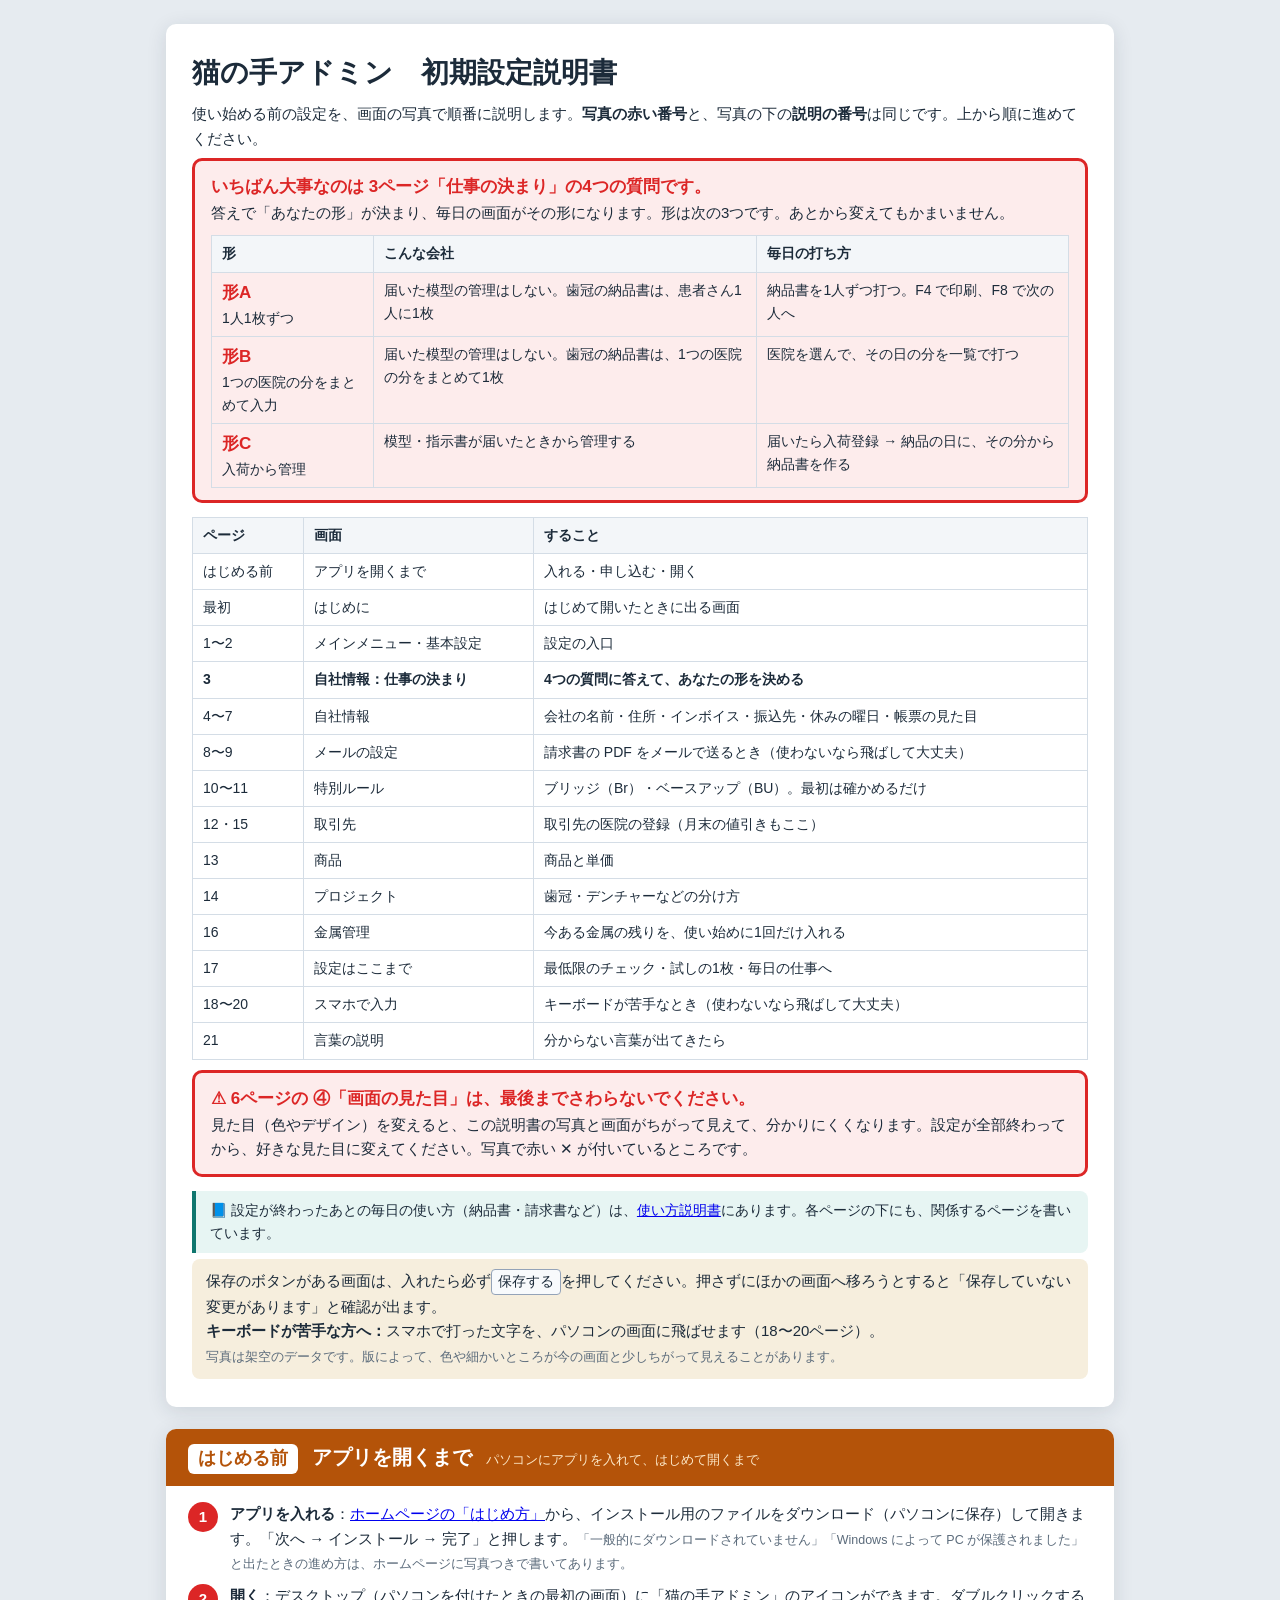
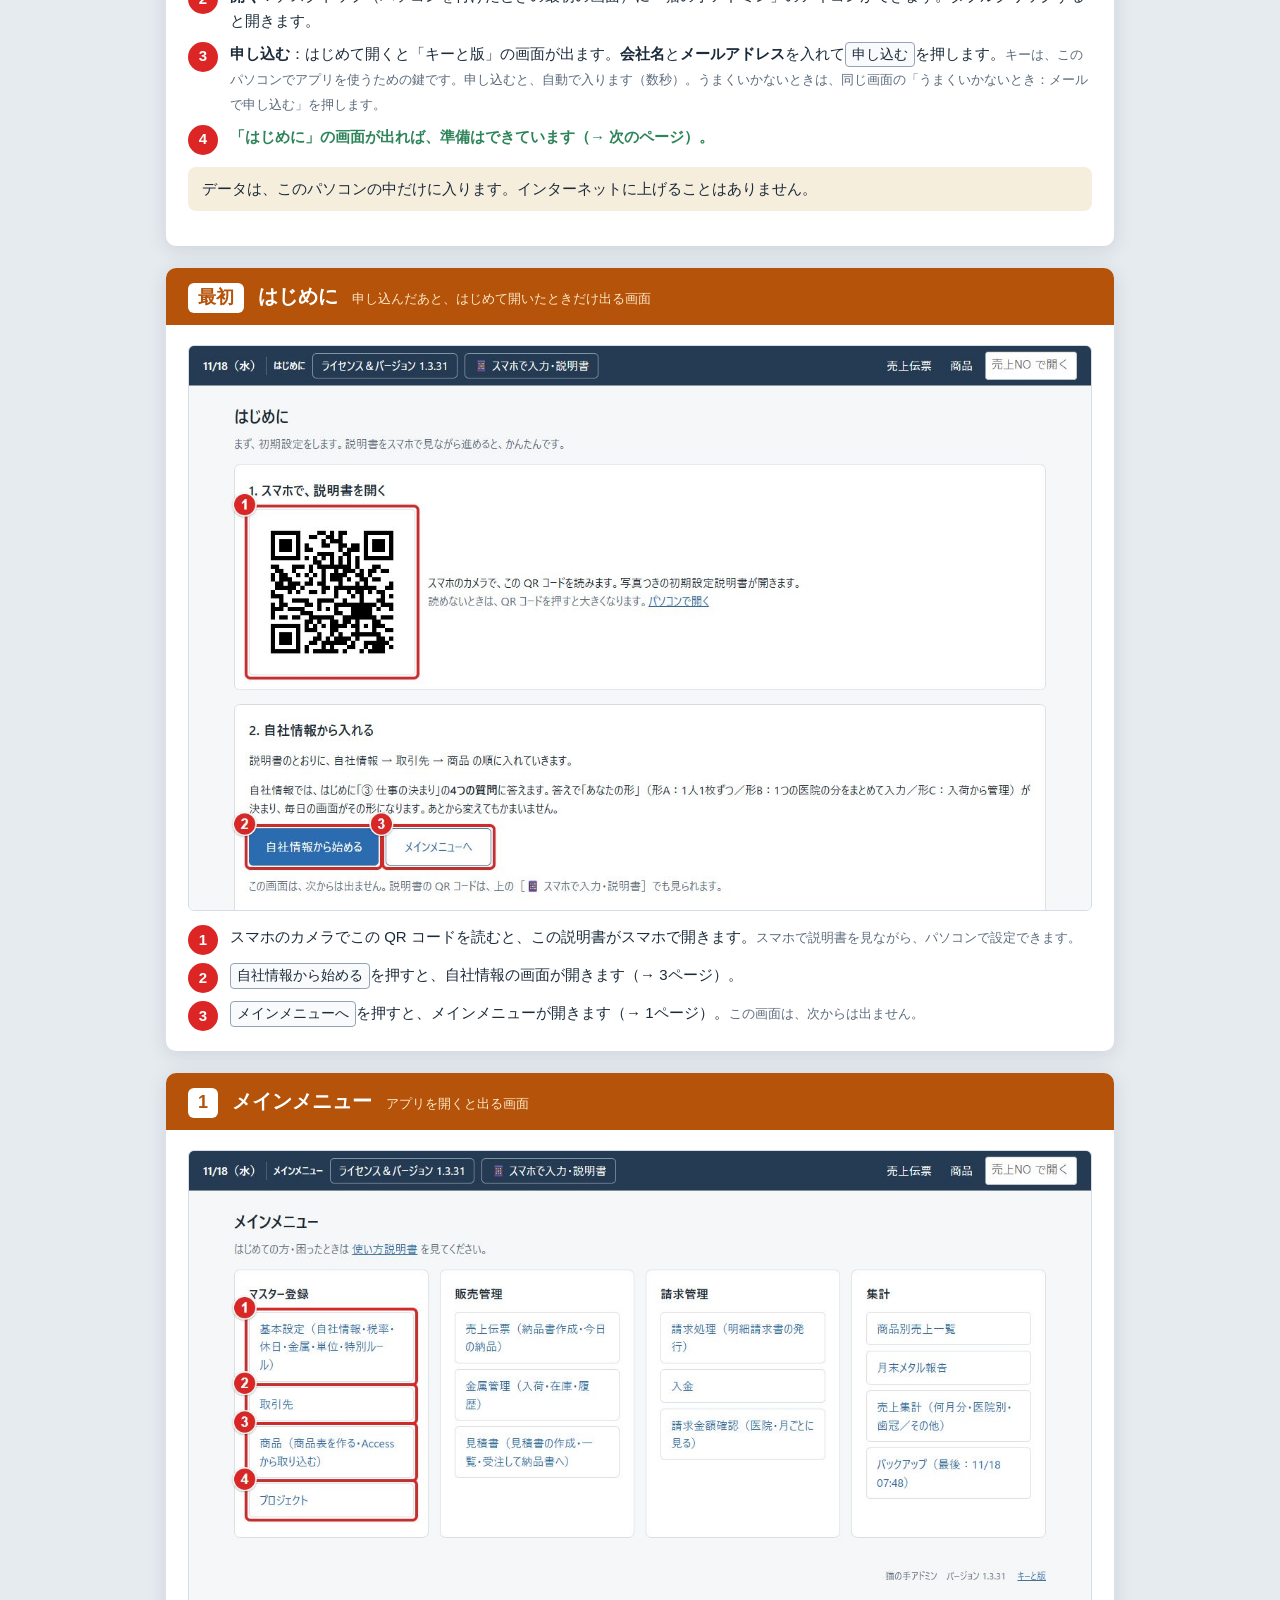
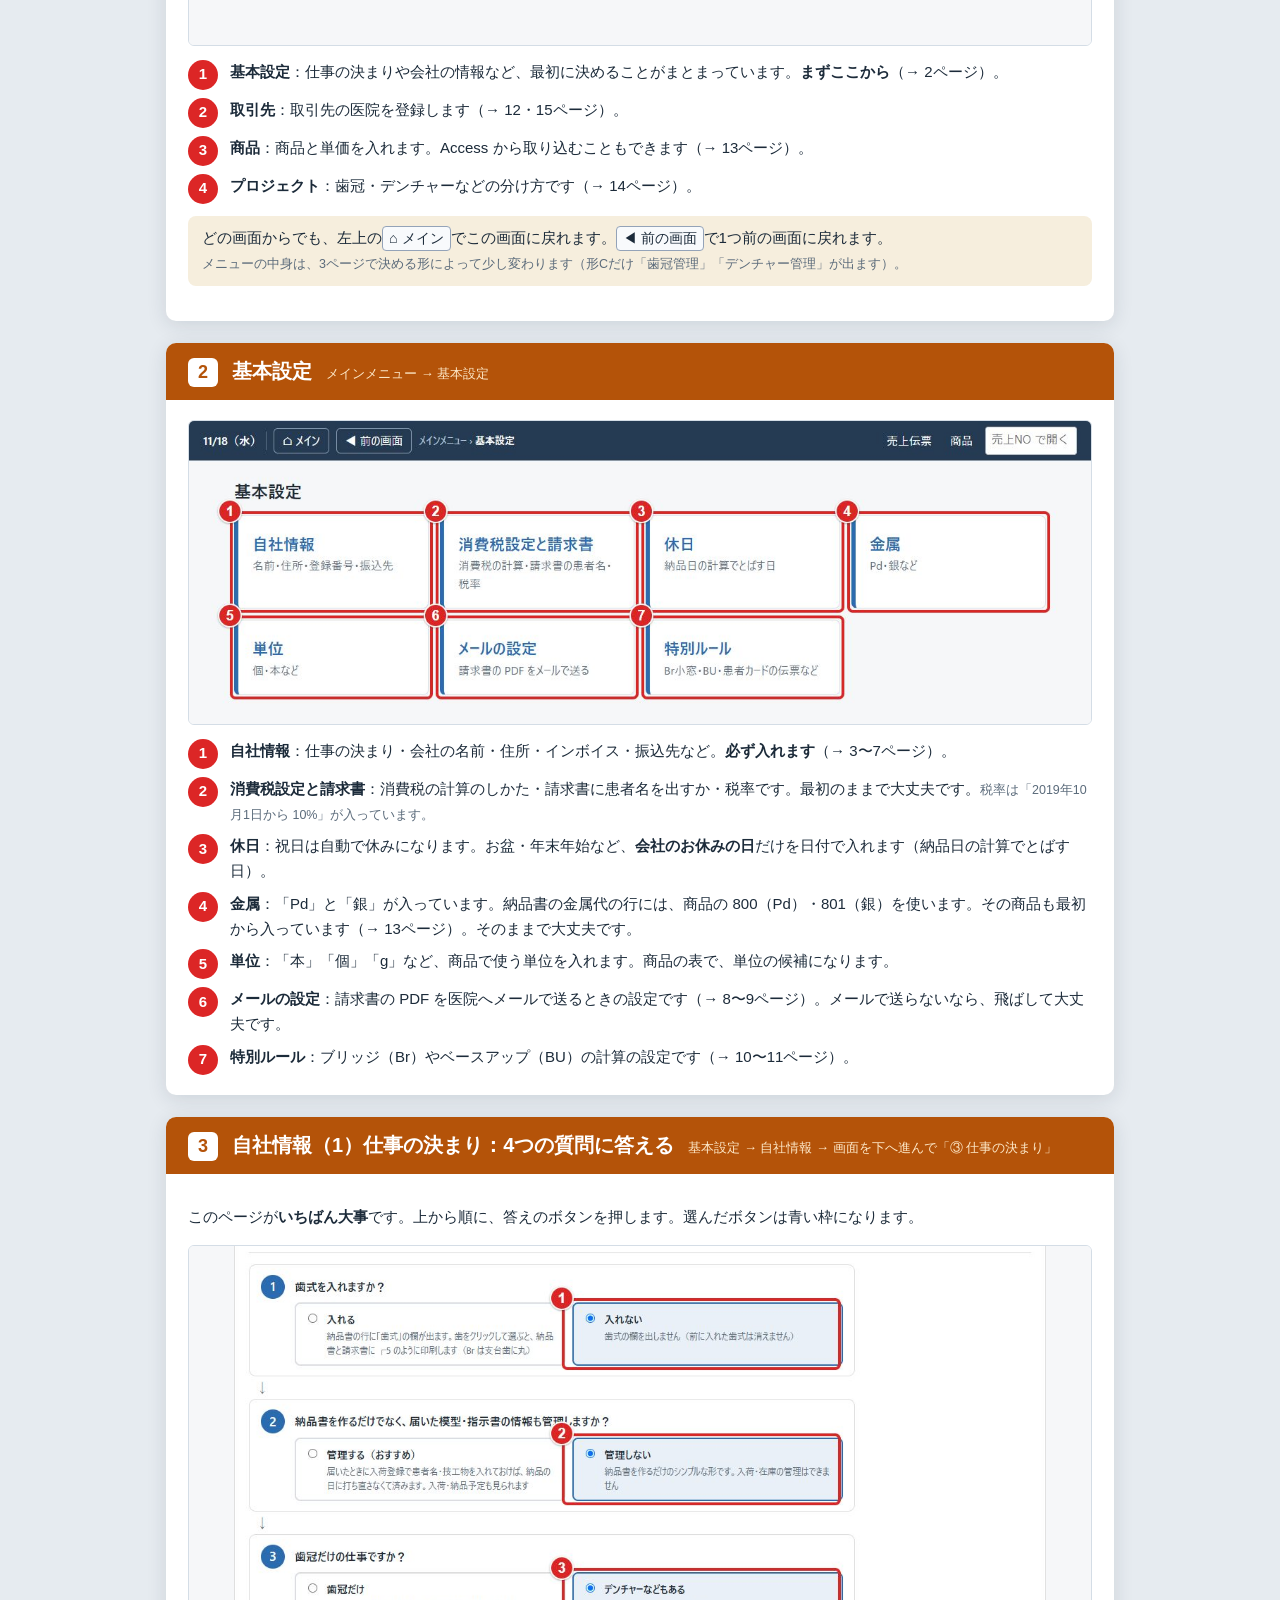
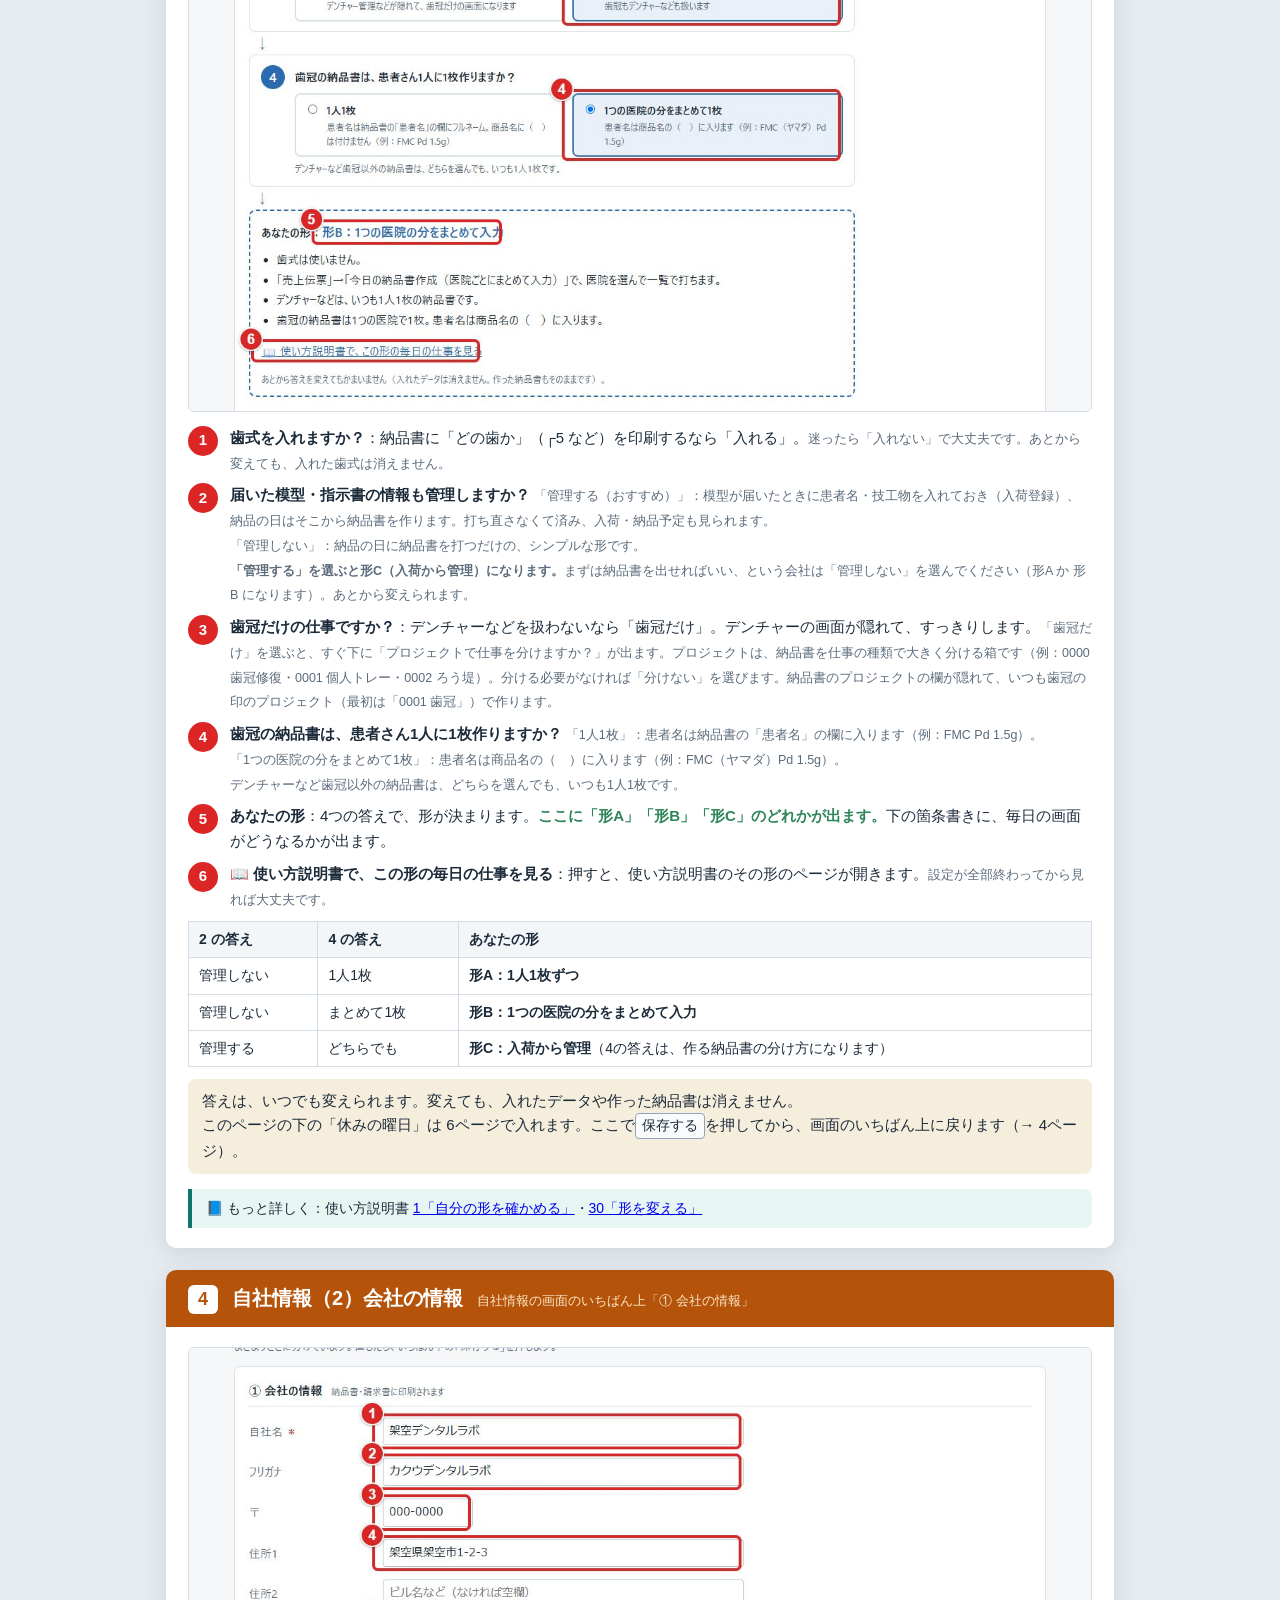
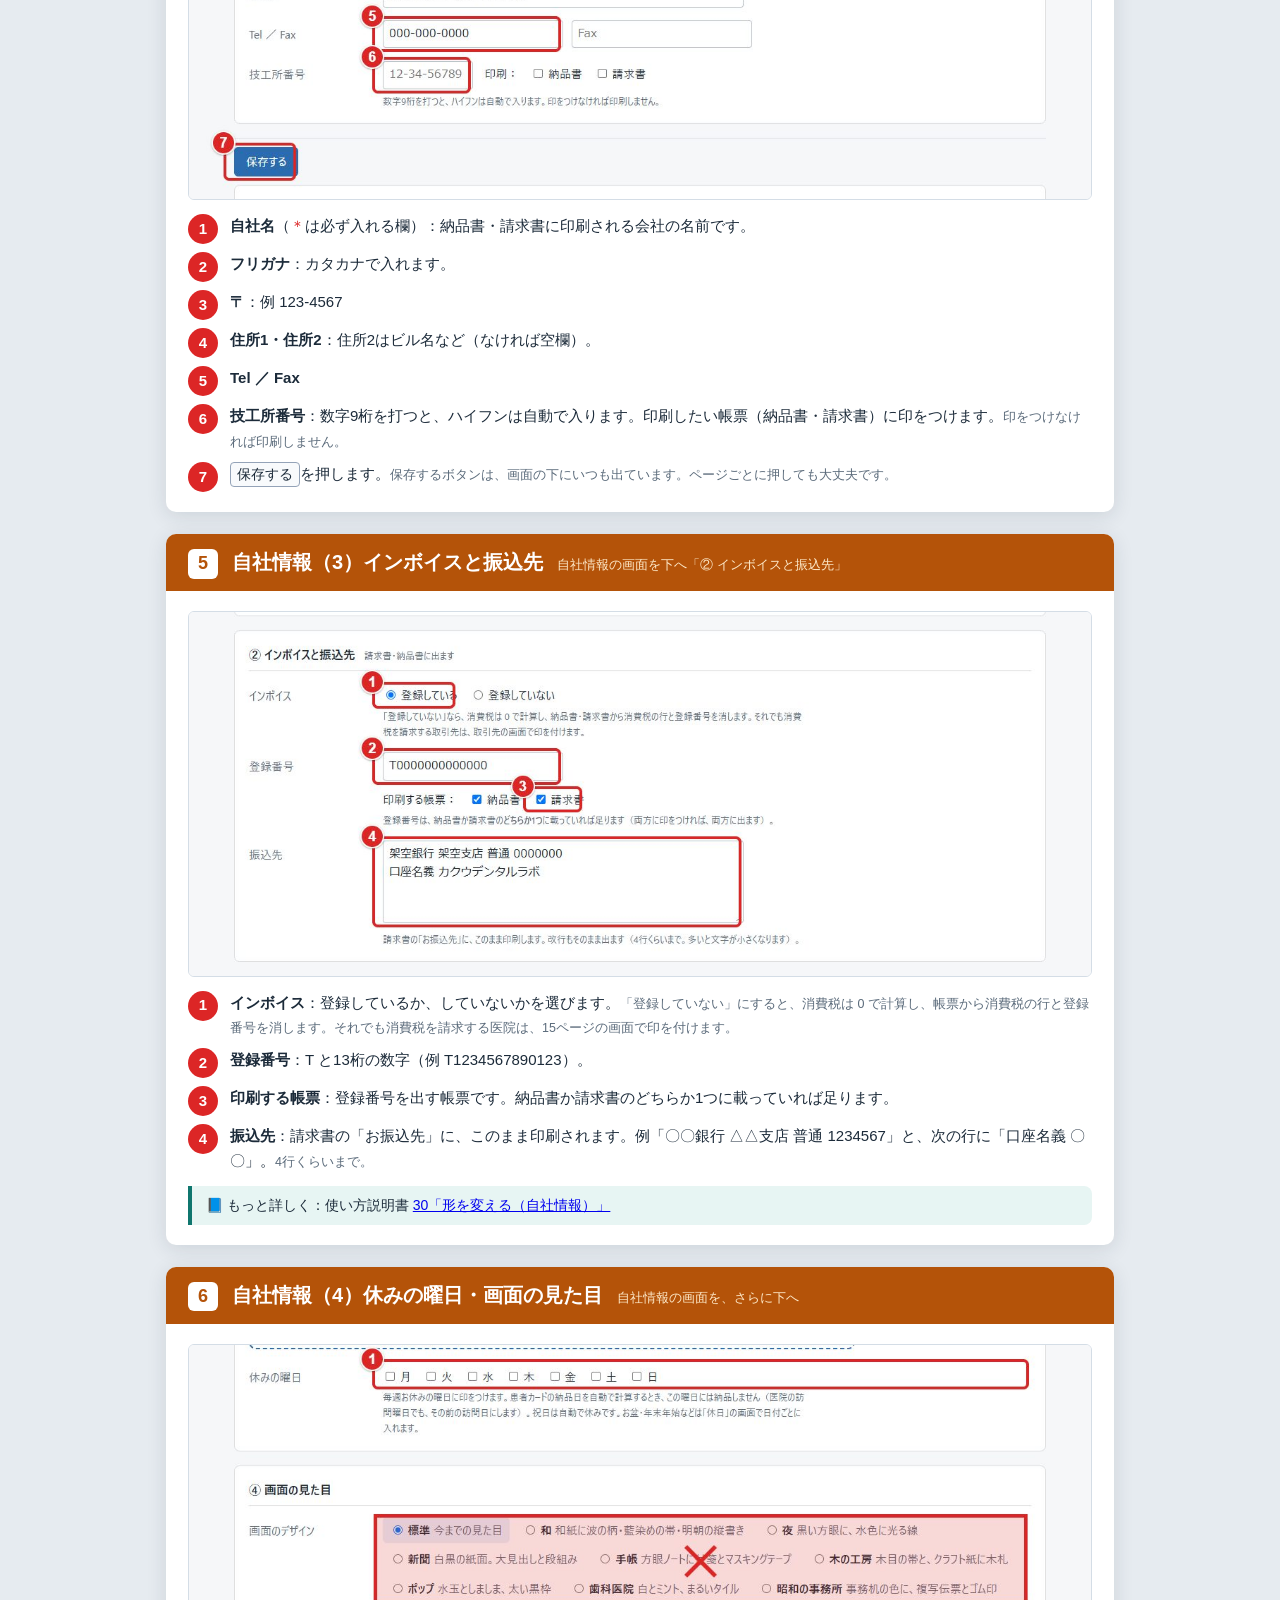
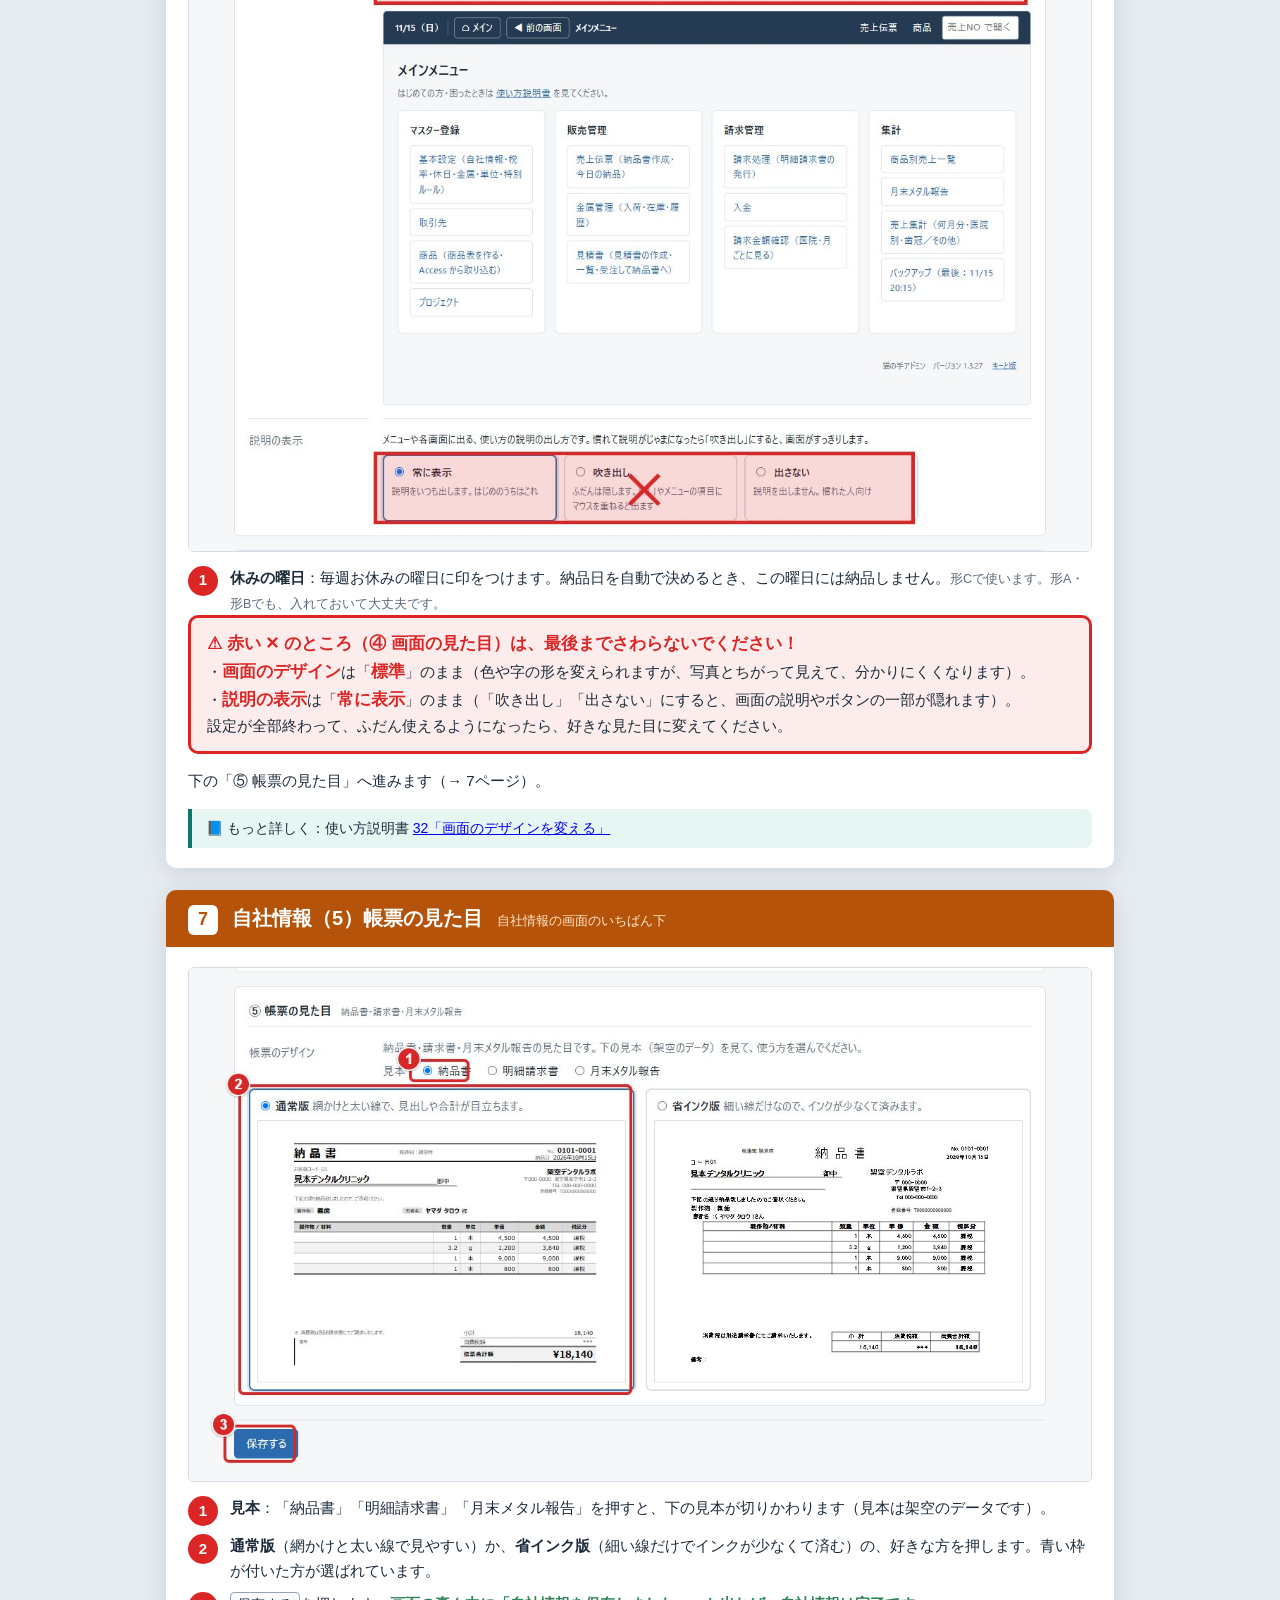
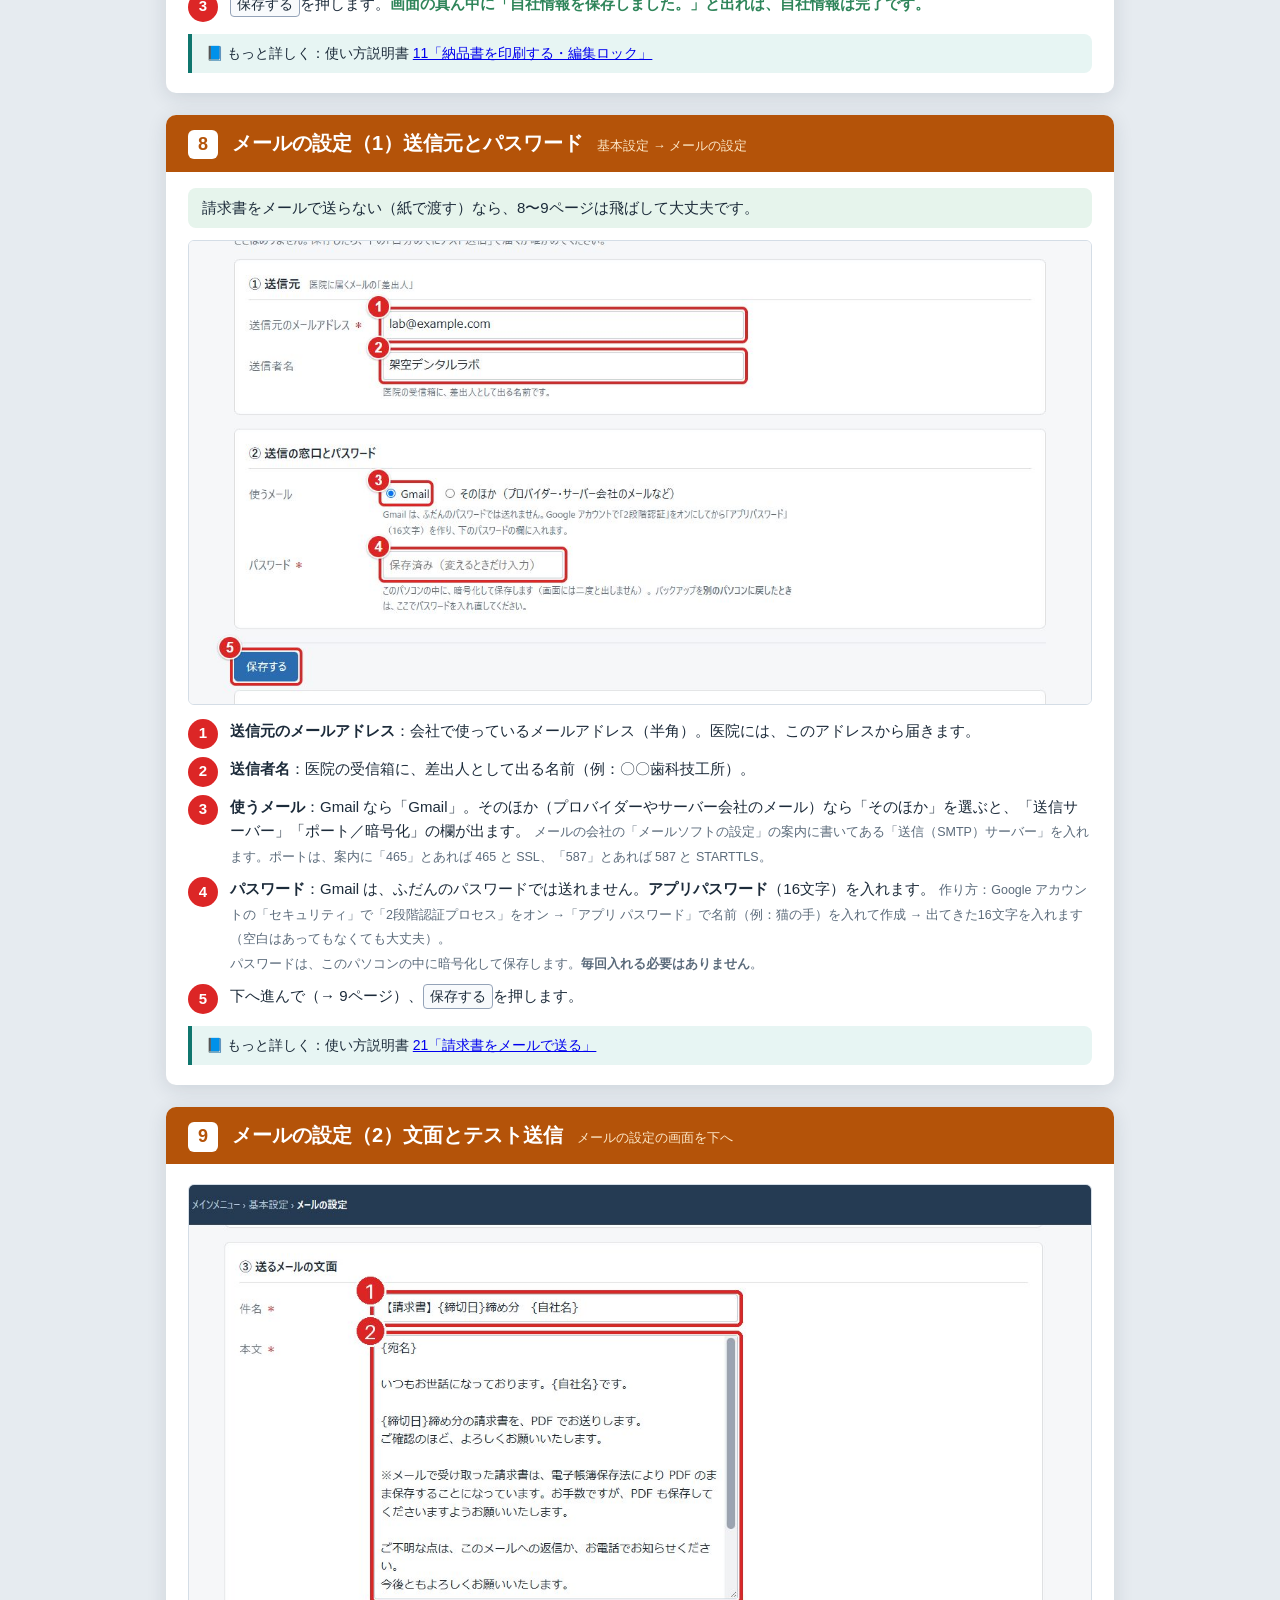
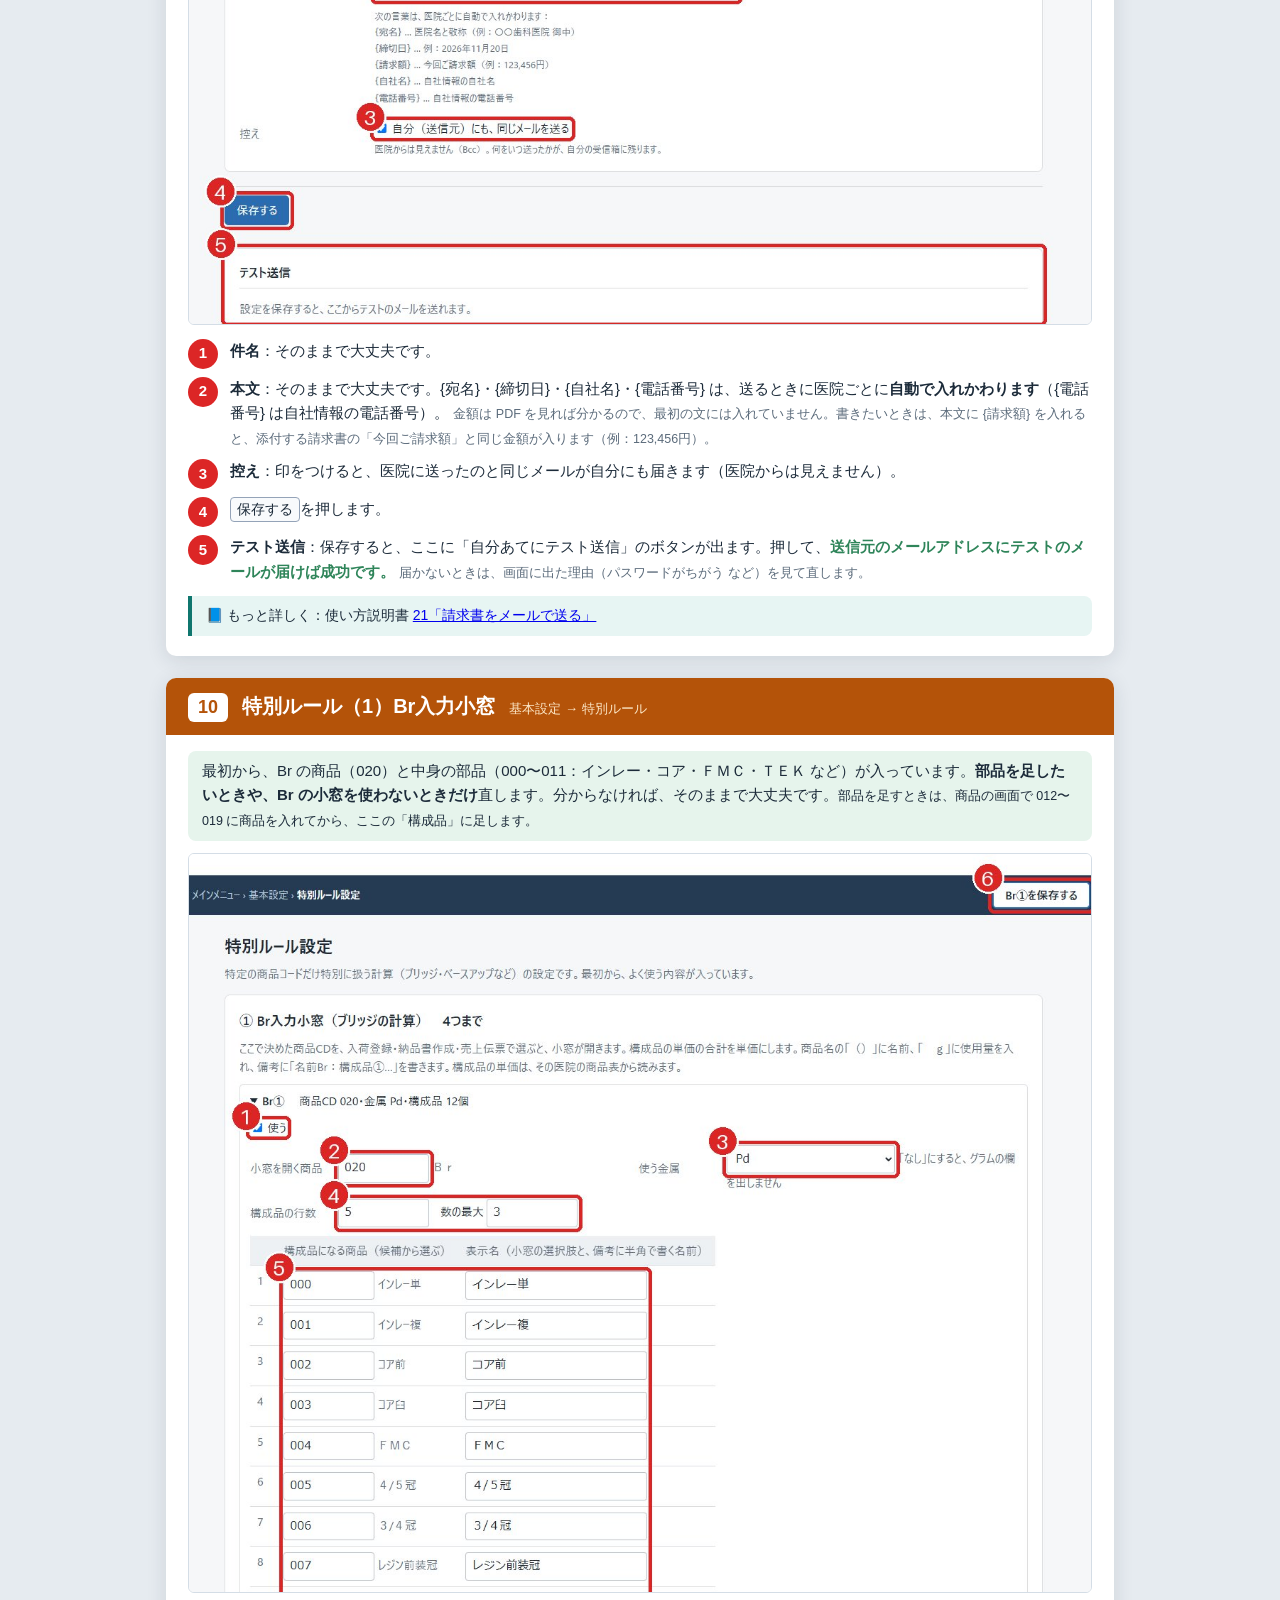
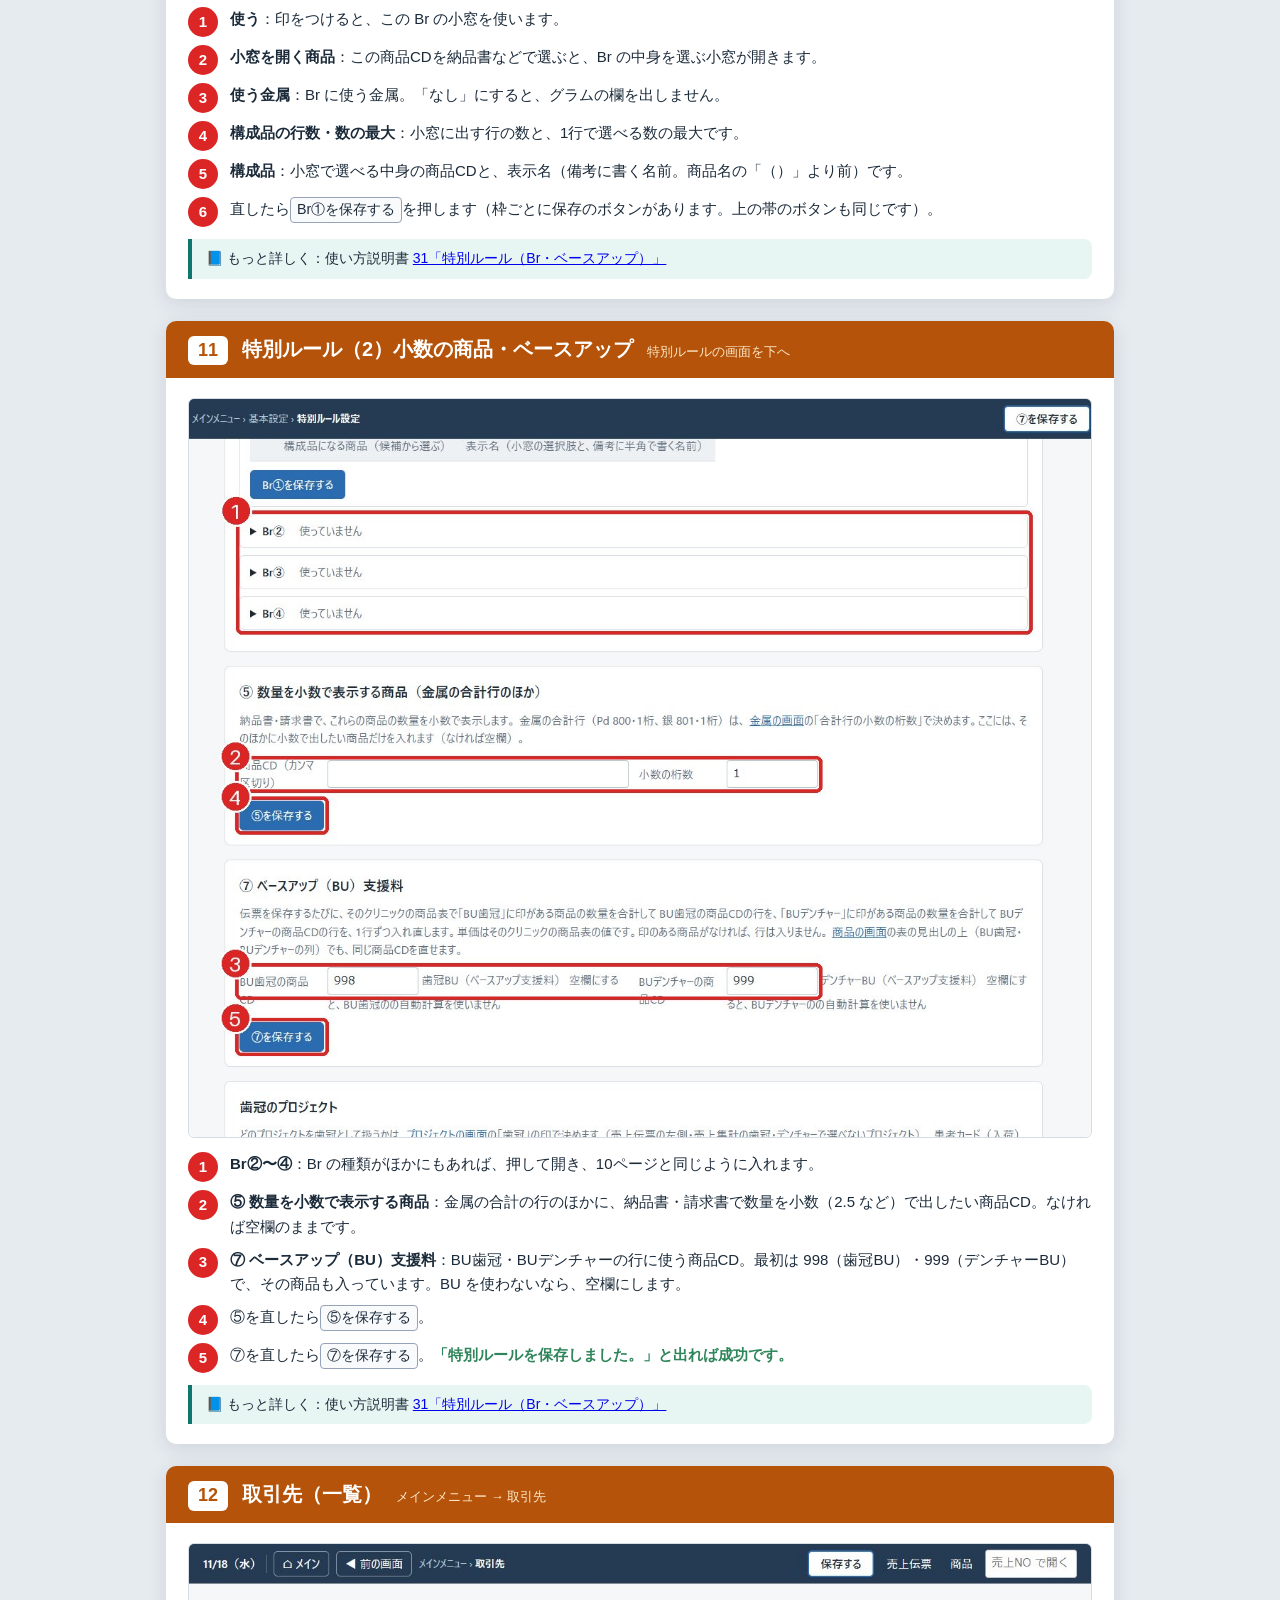
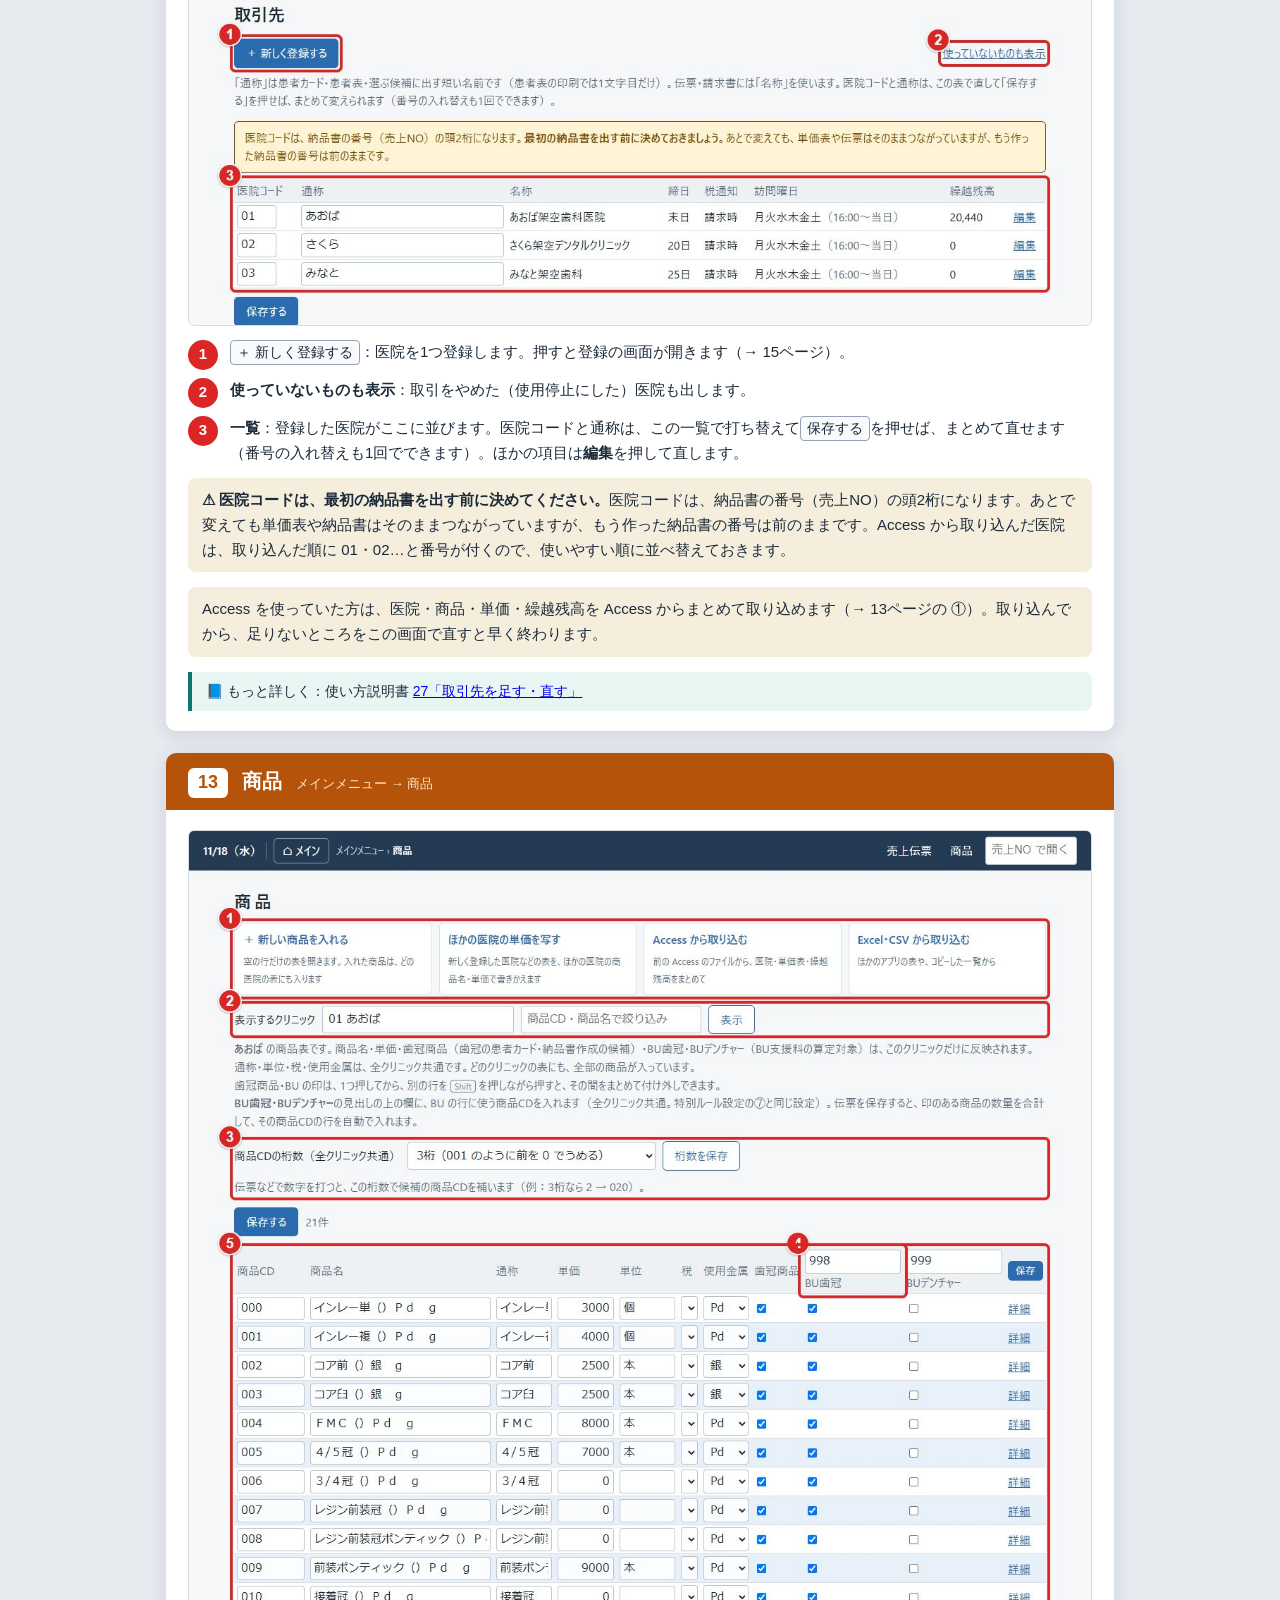
==== guide.html @ 3f1eff3e "説明書（プロジェクトで分けない・1.3.33）" ====
<!doctype html>
<html lang="ja">
<head>
<meta charset="utf-8">
<meta name="viewport" content="width=device-width, initial-scale=1">
<title>猫の手アドミン 初期設定説明書</title>
<style>
  /* 初期設定説明書（お客さん向け）。ページの見出しの帯はオレンジ（写真のアプリの帯＝紺 とまちがえないように）。写真の赤い番号と、下の説明の番号がそろっている。
     packaging/build_guide.py で作ったファイル。直すときは docs/初期設定説明書/原稿.html を直す */
  :root {
    --ink: #1c2b3a; --band: #b45309; --band-sub: #fde8c8; --paper: #fff; --bg: #e6ebf0; --line: #d4dde6; --muted: #5b6b7b;
    --red: #dc2626; --red-soft: #fdecec; --gold-soft: #f6eedd; --ok: #2f855a; --ok-soft: #e6f4ec;
    color-scheme: light;
  }
  * { box-sizing: border-box; }
  body { margin: 0; background: var(--bg); color: var(--ink); font-family: "BIZ UDPGothic", "Yu Gothic UI", "Meiryo", sans-serif; line-height: 1.65; font-size: 15px; }
  .wrap { max-width: 980px; margin: 0 auto; padding: 24px 16px 60px; display: grid; gap: 22px; }
  .page { background: var(--paper); border-radius: 10px; box-shadow: 0 4px 20px rgba(28, 43, 58, .12); overflow: hidden; }
  .page > header { background: var(--band); color: #fff; padding: 12px 22px; display: flex; align-items: baseline; gap: 14px; flex-wrap: wrap; }
  .page > header .no { background: #fff; color: var(--band); font-weight: 900; border-radius: 6px; padding: 0 10px; font-size: 18px; }
  .page > header h2 { margin: 0; font-size: 20px; }
  .page > header .where { color: var(--band-sub); font-size: 13px; }
  .body { padding: 16px 22px 20px; }
  .body img { display: block; width: 100%; height: auto; border: 1px solid var(--line); border-radius: 6px; margin: 4px 0 14px; }
  ol.steps { list-style: none; margin: 0; padding: 0; display: grid; gap: 8px; }
  ol.steps > li { display: grid; grid-template-columns: 34px 1fr; gap: 8px; align-items: start; }
  ol.steps > li > b.n { display: grid; place-items: center; width: 30px; height: 30px; border-radius: 50%; background: var(--red); color: #fff; font-size: 15px; }
  ol.steps small, .note small { color: var(--muted); }
  .note { background: var(--gold-soft); border-radius: 8px; padding: 10px 14px; margin-top: 12px; }
  .ok { color: var(--ok); font-weight: 700; }
  .stop { background: var(--red-soft); border: 3px solid var(--red); border-radius: 10px; padding: 12px 16px; margin: 0 0 14px; }
  .stop strong { color: var(--red); font-size: 17px; }
  .more { margin: 12px 0 0; padding: 8px 14px; border-left: 4px solid #0f766e; background: #e7f5f3; border-radius: 0 8px 8px 0; font-size: 14px; }
  .skip { background: var(--ok-soft); border-radius: 8px; padding: 8px 14px; margin: 0 0 12px; }
  .cover { padding: 26px 26px 22px; }
  .cover h1 { margin: 0 0 6px; font-size: 28px; }
  .cover p { margin: 6px 0; }
  table.map { border-collapse: collapse; width: 100%; margin: 10px 0; font-size: 14px; }
  table.map th, table.map td { border: 1px solid var(--line); padding: 6px 10px; text-align: left; vertical-align: top; }
  table.map th { background: #f3f6f9; white-space: nowrap; }
  kbd, .btn { display: inline-block; border: 1px solid #94a3b8; border-radius: 4px; padding: 0 6px; background: #f8fafc; font-family: inherit; font-size: .95em; }
  @media print {
    body { background: #fff; font-size: 12.5px; }
    .wrap { padding: 0; gap: 0; max-width: none; }
    .page { box-shadow: none; border-radius: 0; break-before: page; }
    .page:first-child { break-before: auto; }
    .body img { width: auto; max-width: 100%; max-height: 125mm; margin-left: auto; margin-right: auto; }
    ol.steps { gap: 4px; }
    .page.long .body img { max-height: 98mm; }
    .page.long { font-size: 12px; line-height: 1.5; }
    .page > header { -webkit-print-color-adjust: exact; print-color-adjust: exact; }
    ol.steps > li > b.n, .stop, .note, .skip { -webkit-print-color-adjust: exact; print-color-adjust: exact; }
  }
  @page { size: A4 portrait; margin: 10mm; }
</style>
</head>
<body>
<div class="wrap">

<section class="page" id="cover">
  <div class="cover">
    <h1>猫の手アドミン　初期設定説明書</h1>
    <p>使い始める前の設定を、画面の写真で順番に説明します。<strong>写真の赤い番号</strong>と、写真の下の<strong>説明の番号</strong>は同じです。上から順に進めてください。</p>
    <div class="stop"><strong>いちばん大事なのは 3ページ「仕事の決まり」の4つの質問です。</strong><br>
      答えで「あなたの形」が決まり、毎日の画面がその形になります。形は次の3つです。あとから変えてもかまいません。
      <table class="map" style="margin-bottom:0">
        <tr><th>形</th><th>こんな会社</th><th>毎日の打ち方</th></tr>
        <tr><td><strong>形A</strong><br>1人1枚ずつ</td><td>届いた模型の管理はしない。歯冠の納品書は、患者さん1人に1枚</td><td>納品書を1人ずつ打つ。F4 で印刷、F8 で次の人へ</td></tr>
        <tr><td><strong>形B</strong><br>1つの医院の分をまとめて入力</td><td>届いた模型の管理はしない。歯冠の納品書は、1つの医院の分をまとめて1枚</td><td>医院を選んで、その日の分を一覧で打つ</td></tr>
        <tr><td><strong>形C</strong><br>入荷から管理</td><td>模型・指示書が届いたときから管理する</td><td>届いたら入荷登録 → 納品の日に、その分から納品書を作る</td></tr>
      </table></div>
    <table class="map">
      <tr><th>ページ</th><th>画面</th><th>すること</th></tr>
      <tr><td>はじめる前</td><td>アプリを開くまで</td><td>入れる・申し込む・開く</td></tr>
      <tr><td>最初</td><td>はじめに</td><td>はじめて開いたときに出る画面</td></tr>
      <tr><td>1〜2</td><td>メインメニュー・基本設定</td><td>設定の入口</td></tr>
      <tr><td><strong>3</strong></td><td><strong>自社情報：仕事の決まり</strong></td><td><strong>4つの質問に答えて、あなたの形を決める</strong></td></tr>
      <tr><td>4〜7</td><td>自社情報</td><td>会社の名前・住所・インボイス・振込先・休みの曜日・帳票の見た目</td></tr>
      <tr><td>8〜9</td><td>メールの設定</td><td>請求書の PDF をメールで送るとき（使わないなら飛ばして大丈夫）</td></tr>
      <tr><td>10〜11</td><td>特別ルール</td><td>ブリッジ（Br）・ベースアップ（BU）。最初は確かめるだけ</td></tr>
      <tr><td>12・15</td><td>取引先</td><td>取引先の医院の登録（月末の値引きもここ）</td></tr>
      <tr><td>13</td><td>商品</td><td>商品と単価</td></tr>
      <tr><td>14</td><td>プロジェクト</td><td>歯冠・デンチャーなどの分け方</td></tr>
      <tr><td>16</td><td>金属管理</td><td>今ある金属の残りを、使い始めに1回だけ入れる</td></tr>
      <tr><td>17</td><td>設定はここまで</td><td>最低限のチェック・試しの1枚・毎日の仕事へ</td></tr>
      <tr><td>18〜20</td><td>スマホで入力</td><td>キーボードが苦手なとき（使わないなら飛ばして大丈夫）</td></tr>
      <tr><td>21</td><td>言葉の説明</td><td>分からない言葉が出てきたら</td></tr>
    </table>
    <div class="stop"><strong>⚠ 6ページの ④「画面の見た目」は、最後までさわらないでください。</strong><br>
      見た目（色やデザイン）を変えると、この説明書の写真と画面がちがって見えて、分かりにくくなります。設定が全部終わってから、好きな見た目に変えてください。写真で赤い ✕ が付いているところです。</div>
    <p class="more">📘 設定が終わったあとの毎日の使い方（納品書・請求書など）は、<a href="https://tnksss306.github.io/nekonote/manual.html">使い方説明書</a>にあります。各ページの下にも、関係するページを書いています。</p>
    <p class="note">保存のボタンがある画面は、入れたら必ず<span class="btn">保存する</span>を押してください。押さずにほかの画面へ移ろうとすると「保存していない変更があります」と確認が出ます。<br>
      <strong>キーボードが苦手な方へ：</strong>スマホで打った文字を、パソコンの画面に飛ばせます（18〜20ページ）。<br>
      <small>写真は架空のデータです。版によって、色や細かいところが今の画面と少しちがって見えることがあります。</small></p>
  </div>
</section>

<section class="page" id="pstart">
  <header><span class="no">はじめる前</span><h2>アプリを開くまで</h2><span class="where">パソコンにアプリを入れて、はじめて開くまで</span></header>
  <div class="body">
    <ol class="steps">
      <li><b class="n">1</b><div><strong>アプリを入れる</strong>：<a href="https://tnksss306.github.io/nekonote/#start">ホームページの「はじめ方」</a>から、インストール用のファイルをダウンロード（パソコンに保存）して開きます。「次へ → インストール → 完了」と押します。<small>「一般的にダウンロードされていません」「Windows によって PC が保護されました」と出たときの進め方は、ホームページに写真つきで書いてあります。</small></div></li>
      <li><b class="n">2</b><div><strong>開く</strong>：デスクトップ（パソコンを付けたときの最初の画面）に「猫の手アドミン」のアイコンができます。ダブルクリックすると開きます。</div></li>
      <li><b class="n">3</b><div><strong>申し込む</strong>：はじめて開くと「キーと版」の画面が出ます。<strong>会社名</strong>と<strong>メールアドレス</strong>を入れて<span class="btn">申し込む</span>を押します。<small>キーは、このパソコンでアプリを使うための鍵です。申し込むと、自動で入ります（数秒）。うまくいかないときは、同じ画面の「うまくいかないとき：メールで申し込む」を押します。</small></div></li>
      <li><b class="n">4</b><div><span class="ok">「はじめに」の画面が出れば、準備はできています（→ 次のページ）。</span></div></li>
    </ol>
    <p class="note">データは、このパソコンの中だけに入ります。インターネットに上げることはありません。</p>
  </div>
</section>

<section class="page" id="p0">
  <header><span class="no">最初</span><h2>はじめに</h2><span class="where">申し込んだあと、はじめて開いたときだけ出る画面</span></header>
  <div class="body">
    <img src="[data-uri]" alt="はじめに">
    <ol class="steps">
      <li><b class="n">1</b><div>スマホのカメラでこの QR コードを読むと、この説明書がスマホで開きます。<small>スマホで説明書を見ながら、パソコンで設定できます。</small></div></li>
      <li><b class="n">2</b><div><span class="btn">自社情報から始める</span>を押すと、自社情報の画面が開きます（→ 3ページ）。</div></li>
      <li><b class="n">3</b><div><span class="btn">メインメニューへ</span>を押すと、メインメニューが開きます（→ 1ページ）。<small>この画面は、次からは出ません。</small></div></li>
    </ol>
  </div>
</section>

<section class="page" id="p1">
  <header><span class="no">1</span><h2>メインメニュー</h2><span class="where">アプリを開くと出る画面</span></header>
  <div class="body">
    <img src="[data-uri]" alt="メインメニュー">
    <ol class="steps">
      <li><b class="n">1</b><div><strong>基本設定</strong>：仕事の決まりや会社の情報など、最初に決めることがまとまっています。<strong>まずここから</strong>（→ 2ページ）。</div></li>
      <li><b class="n">2</b><div><strong>取引先</strong>：取引先の医院を登録します（→ 12・15ページ）。</div></li>
      <li><b class="n">3</b><div><strong>商品</strong>：商品と単価を入れます。Access から取り込むこともできます（→ 13ページ）。</div></li>
      <li><b class="n">4</b><div><strong>プロジェクト</strong>：歯冠・デンチャーなどの分け方です（→ 14ページ）。</div></li>
    </ol>
    <p class="note">どの画面からでも、左上の<span class="btn">⌂ メイン</span>でこの画面に戻れます。<span class="btn">◀ 前の画面</span>で1つ前の画面に戻れます。<br>
      <small>メニューの中身は、3ページで決める形によって少し変わります（形Cだけ「歯冠管理」「デンチャー管理」が出ます）。</small></p>
  </div>
</section>

<section class="page" id="p2">
  <header><span class="no">2</span><h2>基本設定</h2><span class="where">メインメニュー → 基本設定</span></header>
  <div class="body">
    <img src="[data-uri]" alt="基本設定">
    <ol class="steps">
      <li><b class="n">1</b><div><strong>自社情報</strong>：仕事の決まり・会社の名前・住所・インボイス・振込先など。<strong>必ず入れます</strong>（→ 3〜7ページ）。</div></li>
      <li><b class="n">2</b><div><strong>消費税設定と請求書</strong>：消費税の計算のしかた・請求書に患者名を出すか・税率です。最初のままで大丈夫です。<small>税率は「2019年10月1日から 10%」が入っています。</small></div></li>
      <li><b class="n">3</b><div><strong>休日</strong>：祝日は自動で休みになります。お盆・年末年始など、<strong>会社のお休みの日</strong>だけを日付で入れます（納品日の計算でとばす日）。</div></li>
      <li><b class="n">4</b><div><strong>金属</strong>：「Pd」と「銀」が入っています。納品書の金属代の行には、商品の 800（Pd）・801（銀）を使います。その商品も最初から入っています（→ 13ページ）。そのままで大丈夫です。</div></li>
      <li><b class="n">5</b><div><strong>単位</strong>：「本」「個」「g」など、商品で使う単位を入れます。商品の表で、単位の候補になります。</div></li>
      <li><b class="n">6</b><div><strong>メールの設定</strong>：請求書の PDF を医院へメールで送るときの設定です（→ 8〜9ページ）。メールで送らないなら、飛ばして大丈夫です。</div></li>
      <li><b class="n">7</b><div><strong>特別ルール</strong>：ブリッジ（Br）やベースアップ（BU）の計算の設定です（→ 10〜11ページ）。</div></li>
    </ol>
  </div>
</section>

<section class="page long" id="p3">
  <header><span class="no">3</span><h2>自社情報（1）仕事の決まり：4つの質問に答える</h2><span class="where">基本設定 → 自社情報 → 画面を下へ進んで「③ 仕事の決まり」</span></header>
  <div class="body">
    <p>このページが<strong>いちばん大事</strong>です。上から順に、答えのボタンを押します。選んだボタンは青い枠になります。</p>
    <img src="[data-uri]" alt="仕事の決まり 4つの質問">
    <ol class="steps">
      <li><b class="n">1</b><div><strong>歯式を入れますか？</strong>：納品書に「どの歯か」（┌5 など）を印刷するなら「入れる」。<small>迷ったら「入れない」で大丈夫です。あとから変えても、入れた歯式は消えません。</small></div></li>
      <li><b class="n">2</b><div><strong>届いた模型・指示書の情報も管理しますか？</strong>
        <small>「管理する（おすすめ）」：模型が届いたときに患者名・技工物を入れておき（入荷登録）、納品の日はそこから納品書を作ります。打ち直さなくて済み、入荷・納品予定も見られます。<br>
        「管理しない」：納品の日に納品書を打つだけの、シンプルな形です。<br>
        <strong>「管理する」を選ぶと形C（入荷から管理）になります。</strong>まずは納品書を出せればいい、という会社は「管理しない」を選んでください（形A か 形B になります）。あとから変えられます。</small></div></li>
      <li><b class="n">3</b><div><strong>歯冠だけの仕事ですか？</strong>：デンチャーなどを扱わないなら「歯冠だけ」。デンチャーの画面が隠れて、すっきりします。<small>「歯冠だけ」を選ぶと、すぐ下に「プロジェクトで仕事を分けますか？」が出ます。プロジェクトは、納品書を仕事の種類で大きく分ける箱です（例：0000 歯冠修復・0001 個人トレー・0002 ろう堤）。分ける必要がなければ「分けない」を選びます。納品書のプロジェクトの欄が隠れて、いつも歯冠の印のプロジェクト（最初は「0001 歯冠」）で作ります。</small></div></li>
      <li><b class="n">4</b><div><strong>歯冠の納品書は、患者さん1人に1枚作りますか？</strong>
        <small>「1人1枚」：患者名は納品書の「患者名」の欄に入ります（例：FMC Pd 1.5g）。<br>
        「1つの医院の分をまとめて1枚」：患者名は商品名の（　）に入ります（例：FMC（ヤマダ）Pd 1.5g）。<br>
        デンチャーなど歯冠以外の納品書は、どちらを選んでも、いつも1人1枚です。</small></div></li>
      <li><b class="n">5</b><div><strong>あなたの形</strong>：4つの答えで、形が決まります。<span class="ok">ここに「形A」「形B」「形C」のどれかが出ます。</span>下の箇条書きに、毎日の画面がどうなるかが出ます。</div></li>
      <li><b class="n">6</b><div><strong>📖 使い方説明書で、この形の毎日の仕事を見る</strong>：押すと、使い方説明書のその形のページが開きます。<small>設定が全部終わってから見れば大丈夫です。</small></div></li>
    </ol>
    <table class="map">
      <tr><th>2 の答え</th><th>4 の答え</th><th>あなたの形</th></tr>
      <tr><td>管理しない</td><td>1人1枚</td><td><strong>形A：1人1枚ずつ</strong></td></tr>
      <tr><td>管理しない</td><td>まとめて1枚</td><td><strong>形B：1つの医院の分をまとめて入力</strong></td></tr>
      <tr><td>管理する</td><td>どちらでも</td><td><strong>形C：入荷から管理</strong>（4の答えは、作る納品書の分け方になります）</td></tr>
    </table>
    <p class="note">答えは、いつでも変えられます。変えても、入れたデータや作った納品書は消えません。<br>
      このページの下の「休みの曜日」は 6ページで入れます。ここで<span class="btn">保存する</span>を押してから、画面のいちばん上に戻ります（→ 4ページ）。</p>
    <p class="more">📘 もっと詳しく：使い方説明書 <a href="https://tnksss306.github.io/nekonote/manual.html#m1">1「自分の形を確かめる」</a>・<a href="https://tnksss306.github.io/nekonote/manual.html#m30">30「形を変える」</a></p>
  </div>
</section>

<section class="page" id="p4">
  <header><span class="no">4</span><h2>自社情報（2）会社の情報</h2><span class="where">自社情報の画面のいちばん上「① 会社の情報」</span></header>
  <div class="body">
    <img src="[data-uri]" alt="自社情報 会社の情報">
    <ol class="steps">
      <li><b class="n">1</b><div><strong>自社名</strong>（<span style="color:var(--red)">＊</span>は必ず入れる欄）：納品書・請求書に印刷される会社の名前です。</div></li>
      <li><b class="n">2</b><div><strong>フリガナ</strong>：カタカナで入れます。</div></li>
      <li><b class="n">3</b><div><strong>〒</strong>：例 123-4567</div></li>
      <li><b class="n">4</b><div><strong>住所1・住所2</strong>：住所2はビル名など（なければ空欄）。</div></li>
      <li><b class="n">5</b><div><strong>Tel ／ Fax</strong></div></li>
      <li><b class="n">6</b><div><strong>技工所番号</strong>：数字9桁を打つと、ハイフンは自動で入ります。印刷したい帳票（納品書・請求書）に印をつけます。<small>印をつけなければ印刷しません。</small></div></li>
      <li><b class="n">7</b><div><span class="btn">保存する</span>を押します。<small>保存するボタンは、画面の下にいつも出ています。ページごとに押しても大丈夫です。</small></div></li>
    </ol>
  </div>
</section>

<section class="page" id="p5">
  <header><span class="no">5</span><h2>自社情報（3）インボイスと振込先</h2><span class="where">自社情報の画面を下へ「② インボイスと振込先」</span></header>
  <div class="body">
    <img src="[data-uri]" alt="自社情報 インボイスと振込先">
    <ol class="steps">
      <li><b class="n">1</b><div><strong>インボイス</strong>：登録しているか、していないかを選びます。<small>「登録していない」にすると、消費税は 0 で計算し、帳票から消費税の行と登録番号を消します。それでも消費税を請求する医院は、15ページの画面で印を付けます。</small></div></li>
      <li><b class="n">2</b><div><strong>登録番号</strong>：T と13桁の数字（例 T1234567890123）。</div></li>
      <li><b class="n">3</b><div><strong>印刷する帳票</strong>：登録番号を出す帳票です。納品書か請求書のどちらか1つに載っていれば足ります。</div></li>
      <li><b class="n">4</b><div><strong>振込先</strong>：請求書の「お振込先」に、このまま印刷されます。例「〇〇銀行 △△支店 普通 1234567」と、次の行に「口座名義 〇〇」。<small>4行くらいまで。</small></div></li>
    </ol>
    <p class="more">📘 もっと詳しく：使い方説明書 <a href="https://tnksss306.github.io/nekonote/manual.html#m30">30「形を変える（自社情報）」</a></p>
  </div>
</section>

<section class="page" id="p6">
  <header><span class="no">6</span><h2>自社情報（4）休みの曜日・画面の見た目</h2><span class="where">自社情報の画面を、さらに下へ</span></header>
  <div class="body">
    <img src="[data-uri]" alt="休みの曜日と画面の見た目">
    <ol class="steps">
      <li><b class="n">1</b><div><strong>休みの曜日</strong>：毎週お休みの曜日に印をつけます。納品日を自動で決めるとき、この曜日には納品しません。<small>形Cで使います。形A・形Bでも、入れておいて大丈夫です。</small></div></li>
    </ol>
    <div class="stop"><strong>⚠ 赤い ✕ のところ（④ 画面の見た目）は、最後までさわらないでください！</strong><br>
      ・<strong>画面のデザイン</strong>は「<strong>標準</strong>」のまま（色や字の形を変えられますが、写真とちがって見えて、分かりにくくなります）。<br>
      ・<strong>説明の表示</strong>は「<strong>常に表示</strong>」のまま（「吹き出し」「出さない」にすると、画面の説明やボタンの一部が隠れます）。<br>
      設定が全部終わって、ふだん使えるようになったら、好きな見た目に変えてください。</div>
    <p>下の「⑤ 帳票の見た目」へ進みます（→ 7ページ）。</p>
    <p class="more">📘 もっと詳しく：使い方説明書 <a href="https://tnksss306.github.io/nekonote/manual.html#m32">32「画面のデザインを変える」</a></p>
  </div>
</section>

<section class="page" id="p7">
  <header><span class="no">7</span><h2>自社情報（5）帳票の見た目</h2><span class="where">自社情報の画面のいちばん下</span></header>
  <div class="body">
    <img src="[data-uri]" alt="自社情報 帳票の見た目">
    <ol class="steps">
      <li><b class="n">1</b><div><strong>見本</strong>：「納品書」「明細請求書」「月末メタル報告」を押すと、下の見本が切りかわります（見本は架空のデータです）。</div></li>
      <li><b class="n">2</b><div><strong>通常版</strong>（網かけと太い線で見やすい）か、<strong>省インク版</strong>（細い線だけでインクが少なくて済む）の、好きな方を押します。青い枠が付いた方が選ばれています。</div></li>
      <li><b class="n">3</b><div><span class="btn">保存する</span>を押します。<span class="ok">画面の真ん中に「自社情報を保存しました。」と出れば、自社情報は完了です。</span></div></li>
    </ol>
    <p class="more">📘 もっと詳しく：使い方説明書 <a href="https://tnksss306.github.io/nekonote/manual.html#m11">11「納品書を印刷する・編集ロック」</a></p>
  </div>
</section>

<section class="page" id="p8">
  <header><span class="no">8</span><h2>メールの設定（1）送信元とパスワード</h2><span class="where">基本設定 → メールの設定</span></header>
  <div class="body">
    <div class="skip">請求書をメールで送らない（紙で渡す）なら、8〜9ページは飛ばして大丈夫です。</div>
    <img src="[data-uri]" alt="メールの設定 送信元とパスワード">
    <ol class="steps">
      <li><b class="n">1</b><div><strong>送信元のメールアドレス</strong>：会社で使っているメールアドレス（半角）。医院には、このアドレスから届きます。</div></li>
      <li><b class="n">2</b><div><strong>送信者名</strong>：医院の受信箱に、差出人として出る名前（例：〇〇歯科技工所）。</div></li>
      <li><b class="n">3</b><div><strong>使うメール</strong>：Gmail なら「Gmail」。そのほか（プロバイダーやサーバー会社のメール）なら「そのほか」を選ぶと、「送信サーバー」「ポート／暗号化」の欄が出ます。
        <small>メールの会社の「メールソフトの設定」の案内に書いてある「送信（SMTP）サーバー」を入れます。ポートは、案内に「465」とあれば 465 と SSL、「587」とあれば 587 と STARTTLS。</small></div></li>
      <li><b class="n">4</b><div><strong>パスワード</strong>：Gmail は、ふだんのパスワードでは送れません。<strong>アプリパスワード</strong>（16文字）を入れます。
        <small>作り方：Google アカウントの「セキュリティ」で「2段階認証プロセス」をオン →「アプリ パスワード」で名前（例：猫の手）を入れて作成 → 出てきた16文字を入れます（空白はあってもなくても大丈夫）。<br>
        パスワードは、このパソコンの中に暗号化して保存します。<strong>毎回入れる必要はありません</strong>。</small></div></li>
      <li><b class="n">5</b><div>下へ進んで（→ 9ページ）、<span class="btn">保存する</span>を押します。</div></li>
    </ol>
    <p class="more">📘 もっと詳しく：使い方説明書 <a href="https://tnksss306.github.io/nekonote/manual.html#m21">21「請求書をメールで送る」</a></p>
  </div>
</section>

<section class="page" id="p9">
  <header><span class="no">9</span><h2>メールの設定（2）文面とテスト送信</h2><span class="where">メールの設定の画面を下へ</span></header>
  <div class="body">
    <img src="[data-uri]" alt="メールの設定 文面とテスト送信">
    <ol class="steps">
      <li><b class="n">1</b><div><strong>件名</strong>：そのままで大丈夫です。</div></li>
      <li><b class="n">2</b><div><strong>本文</strong>：そのままで大丈夫です。{宛名}・{締切日}・{自社名}・{電話番号} は、送るときに医院ごとに<strong>自動で入れかわります</strong>（{電話番号} は自社情報の電話番号）。
        <small>金額は PDF を見れば分かるので、最初の文には入れていません。書きたいときは、本文に {請求額} を入れると、添付する請求書の「今回ご請求額」と同じ金額が入ります（例：123,456円）。</small></div></li>
      <li><b class="n">3</b><div><strong>控え</strong>：印をつけると、医院に送ったのと同じメールが自分にも届きます（医院からは見えません）。</div></li>
      <li><b class="n">4</b><div><span class="btn">保存する</span>を押します。</div></li>
      <li><b class="n">5</b><div><strong>テスト送信</strong>：保存すると、ここに「自分あてにテスト送信」のボタンが出ます。押して、<span class="ok">送信元のメールアドレスにテストのメールが届けば成功です。</span>
        <small>届かないときは、画面に出た理由（パスワードがちがう など）を見て直します。</small></div></li>
    </ol>
    <p class="more">📘 もっと詳しく：使い方説明書 <a href="https://tnksss306.github.io/nekonote/manual.html#m21">21「請求書をメールで送る」</a></p>
  </div>
</section>

<section class="page" id="p10">
  <header><span class="no">10</span><h2>特別ルール（1）Br入力小窓</h2><span class="where">基本設定 → 特別ルール</span></header>
  <div class="body">
    <div class="skip">最初から、Br の商品（020）と中身の部品（000〜011：インレー・コア・ＦＭＣ・ＴＥＫ など）が入っています。<strong>部品を足したいときや、Br の小窓を使わないときだけ</strong>直します。分からなければ、そのままで大丈夫です。<small>部品を足すときは、商品の画面で 012〜019 に商品を入れてから、ここの「構成品」に足します。</small></div>
    <img src="[data-uri]" alt="特別ルール Br入力小窓">
    <ol class="steps">
      <li><b class="n">1</b><div><strong>使う</strong>：印をつけると、この Br の小窓を使います。</div></li>
      <li><b class="n">2</b><div><strong>小窓を開く商品</strong>：この商品CDを納品書などで選ぶと、Br の中身を選ぶ小窓が開きます。</div></li>
      <li><b class="n">3</b><div><strong>使う金属</strong>：Br に使う金属。「なし」にすると、グラムの欄を出しません。</div></li>
      <li><b class="n">4</b><div><strong>構成品の行数・数の最大</strong>：小窓に出す行の数と、1行で選べる数の最大です。</div></li>
      <li><b class="n">5</b><div><strong>構成品</strong>：小窓で選べる中身の商品CDと、表示名（備考に書く名前。商品名の「（）」より前）です。</div></li>
      <li><b class="n">6</b><div>直したら<span class="btn">Br①を保存する</span>を押します（枠ごとに保存のボタンがあります。上の帯のボタンも同じです）。</div></li>
    </ol>
    <p class="more">📘 もっと詳しく：使い方説明書 <a href="https://tnksss306.github.io/nekonote/manual.html#m31">31「特別ルール（Br・ベースアップ）」</a></p>
  </div>
</section>

<section class="page" id="p11">
  <header><span class="no">11</span><h2>特別ルール（2）小数の商品・ベースアップ</h2><span class="where">特別ルールの画面を下へ</span></header>
  <div class="body">
    <img src="[data-uri]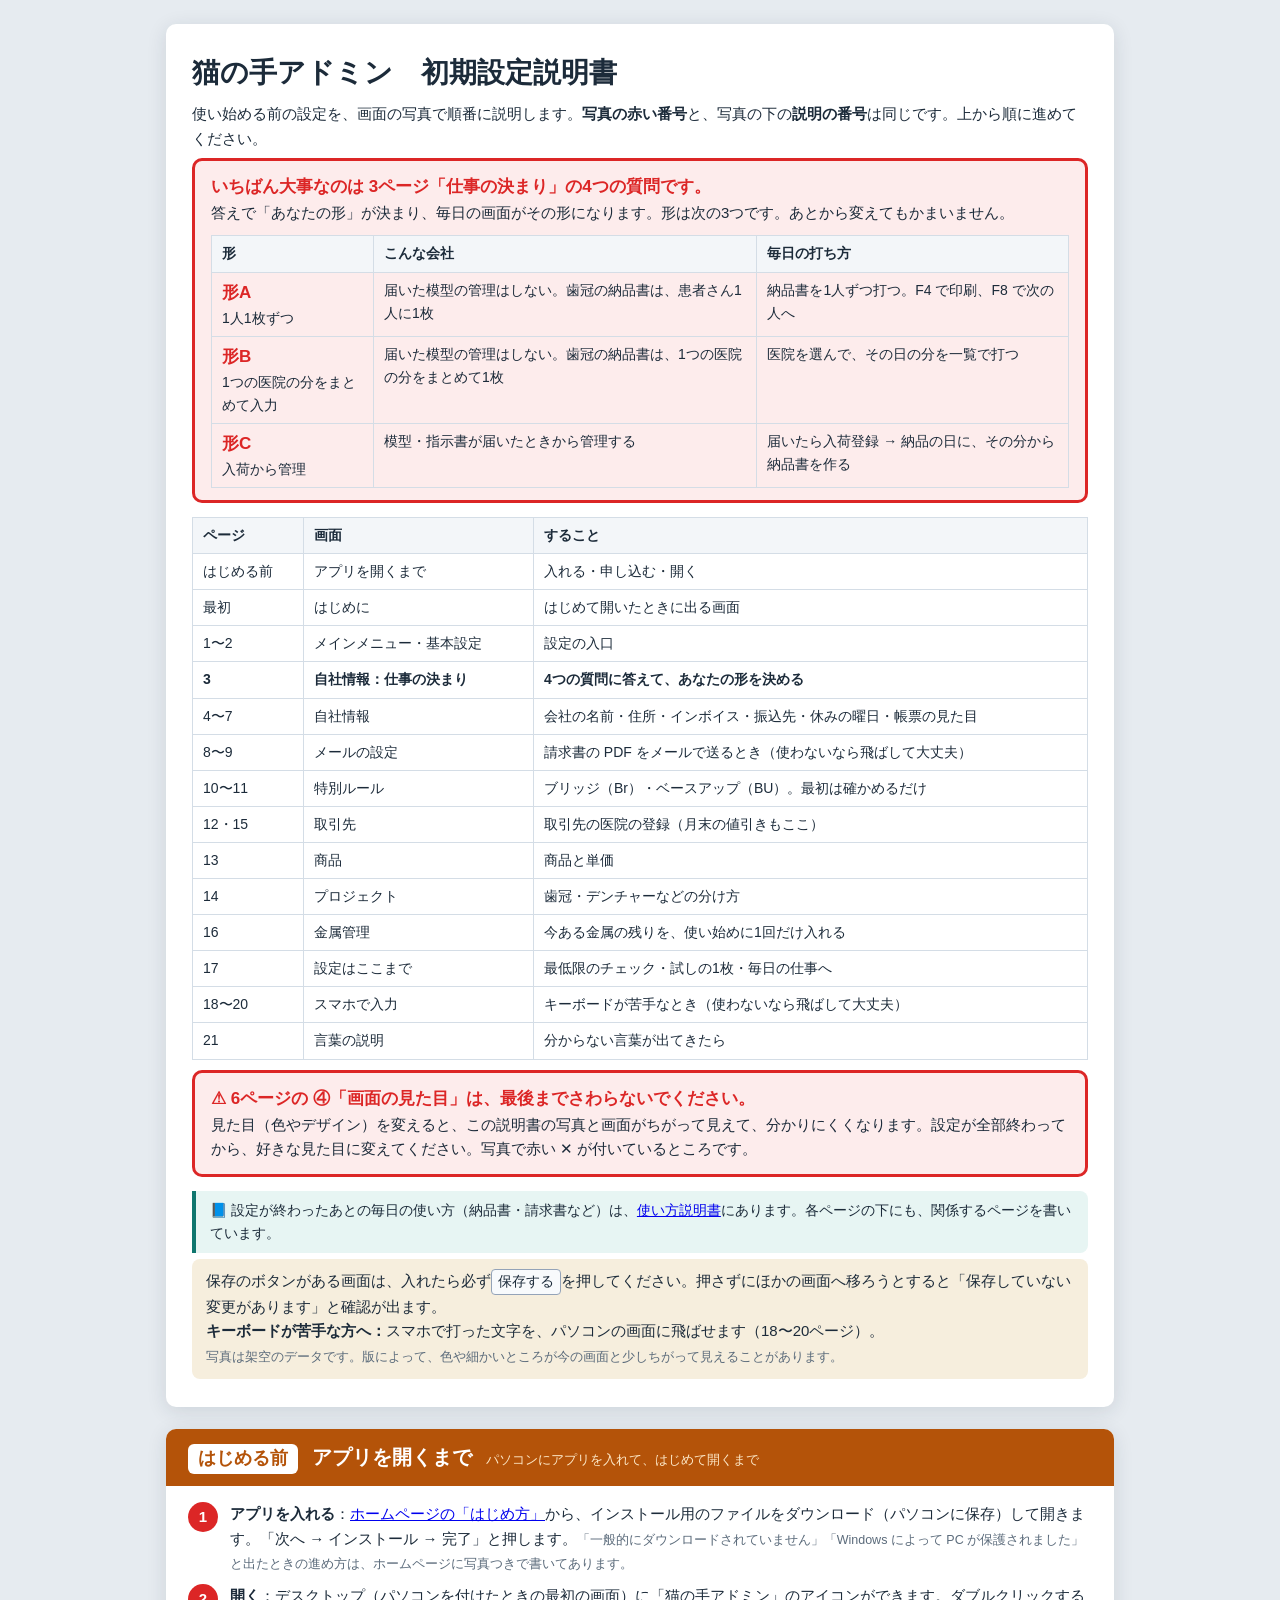
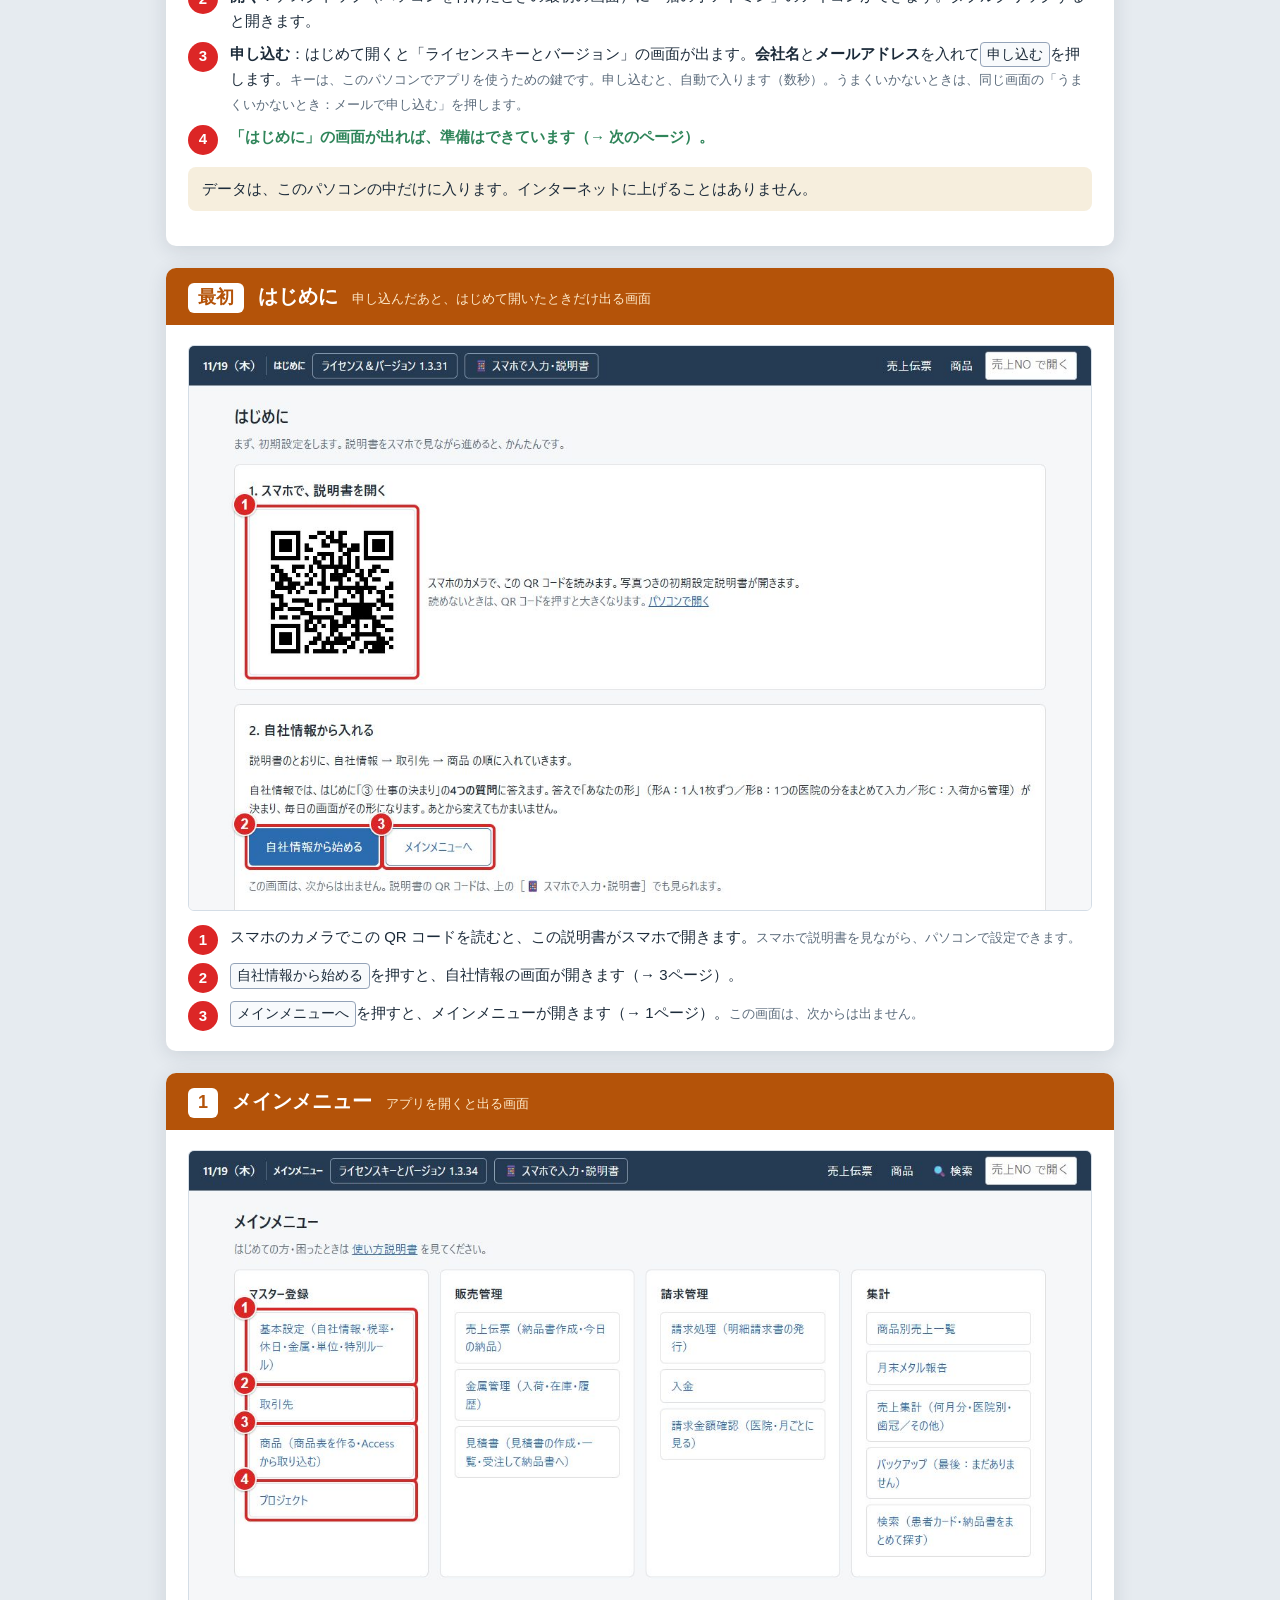
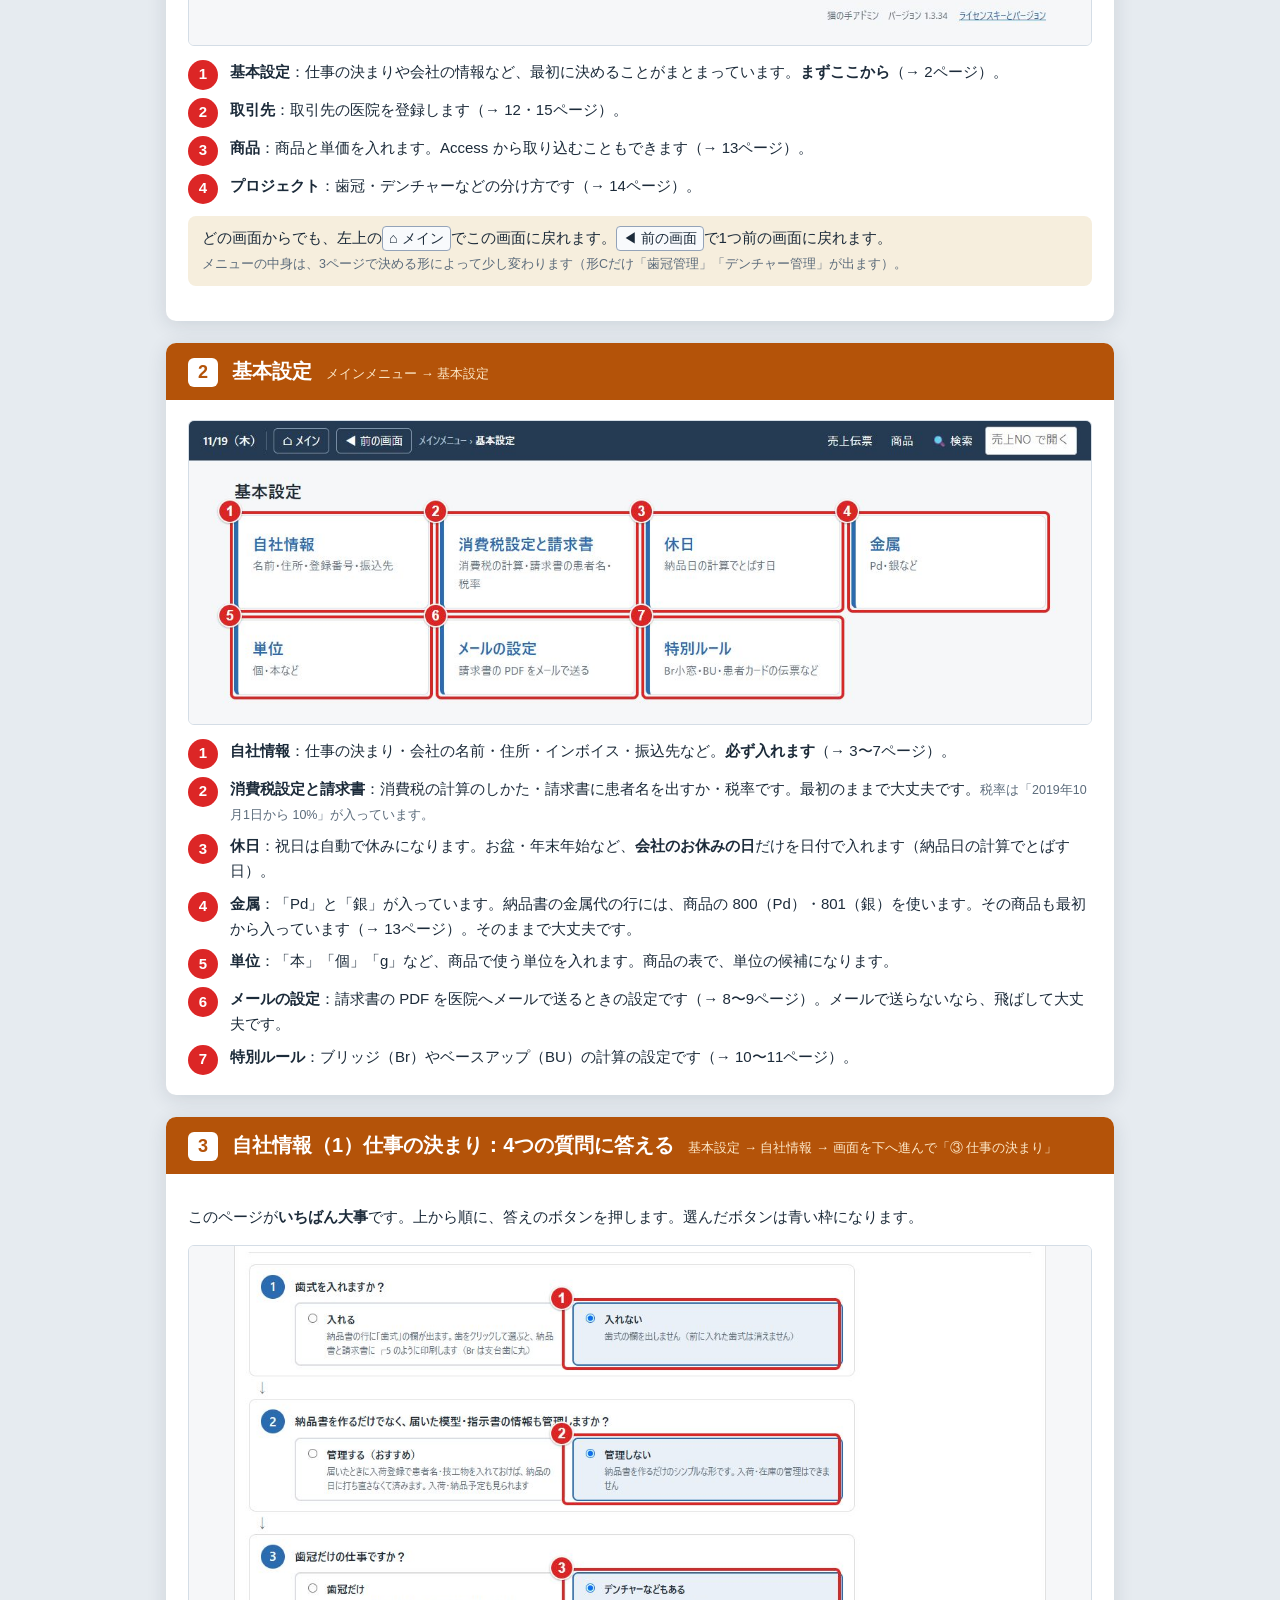
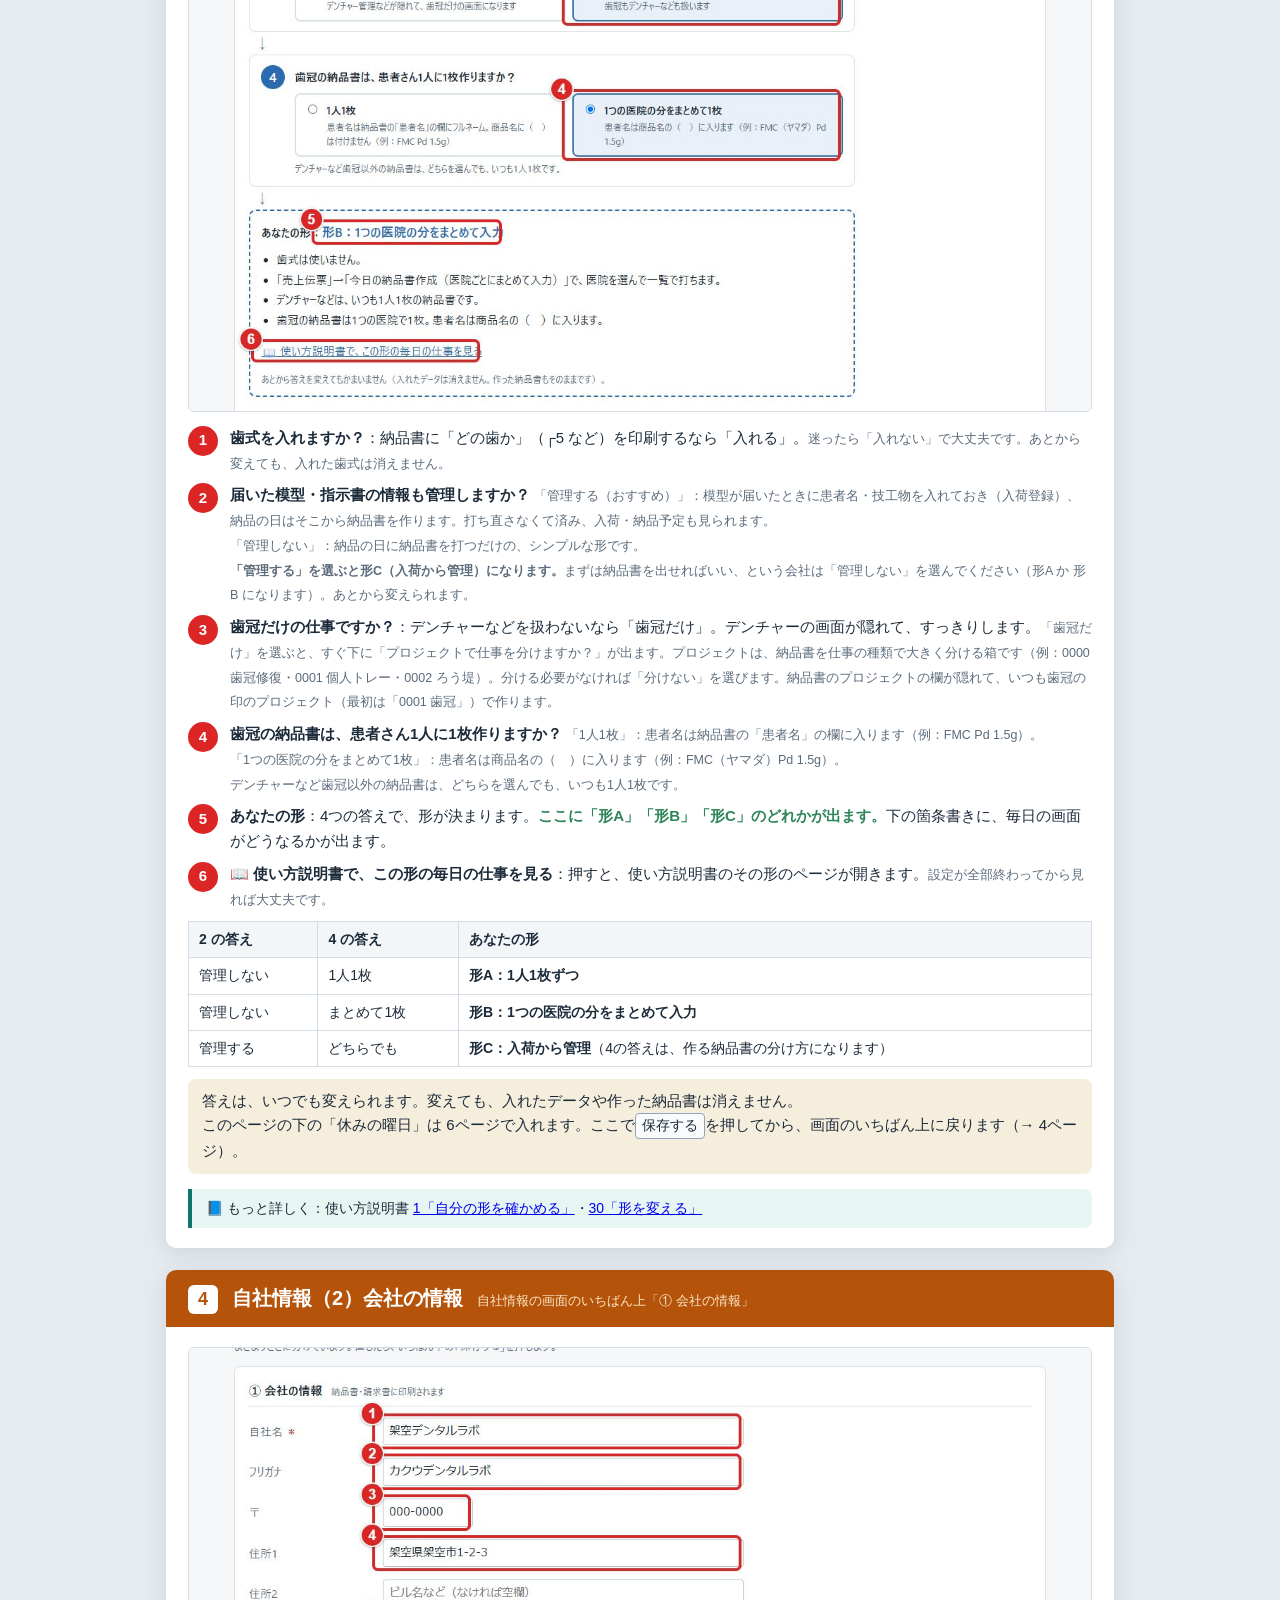
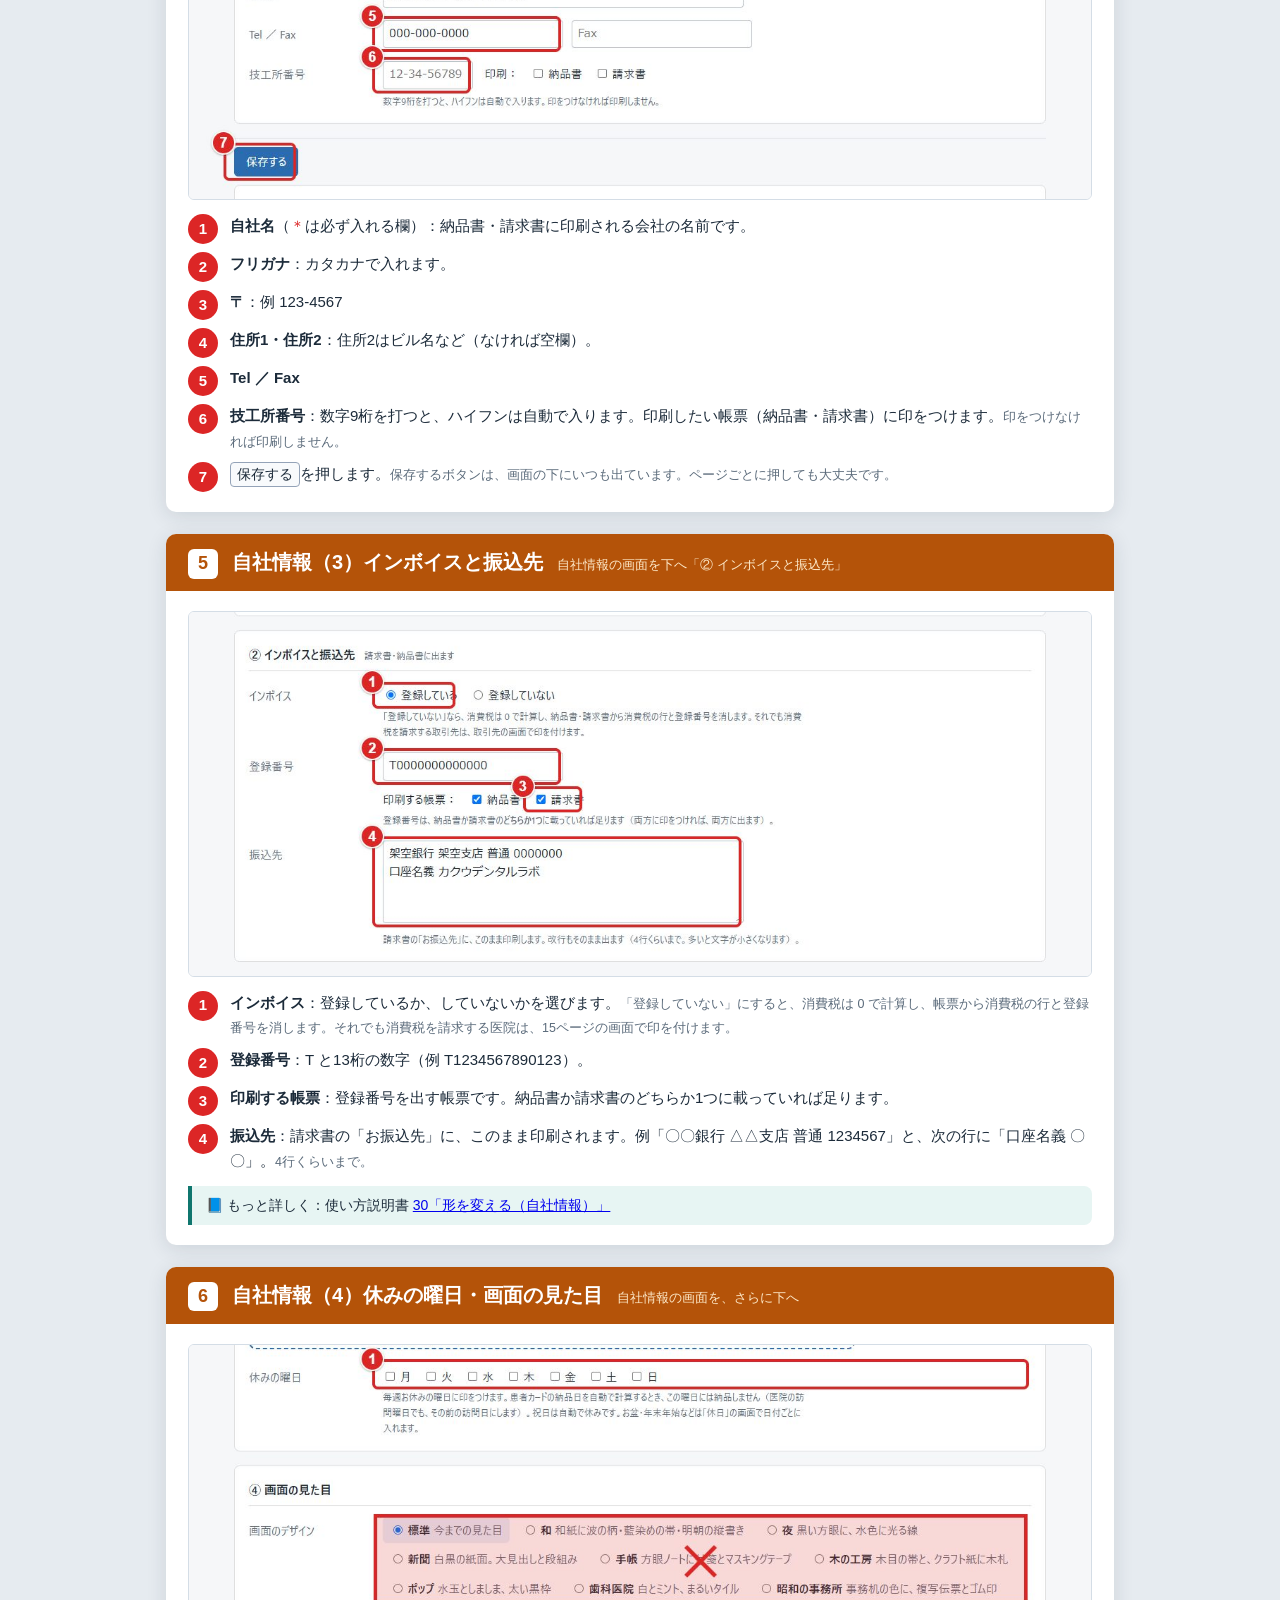
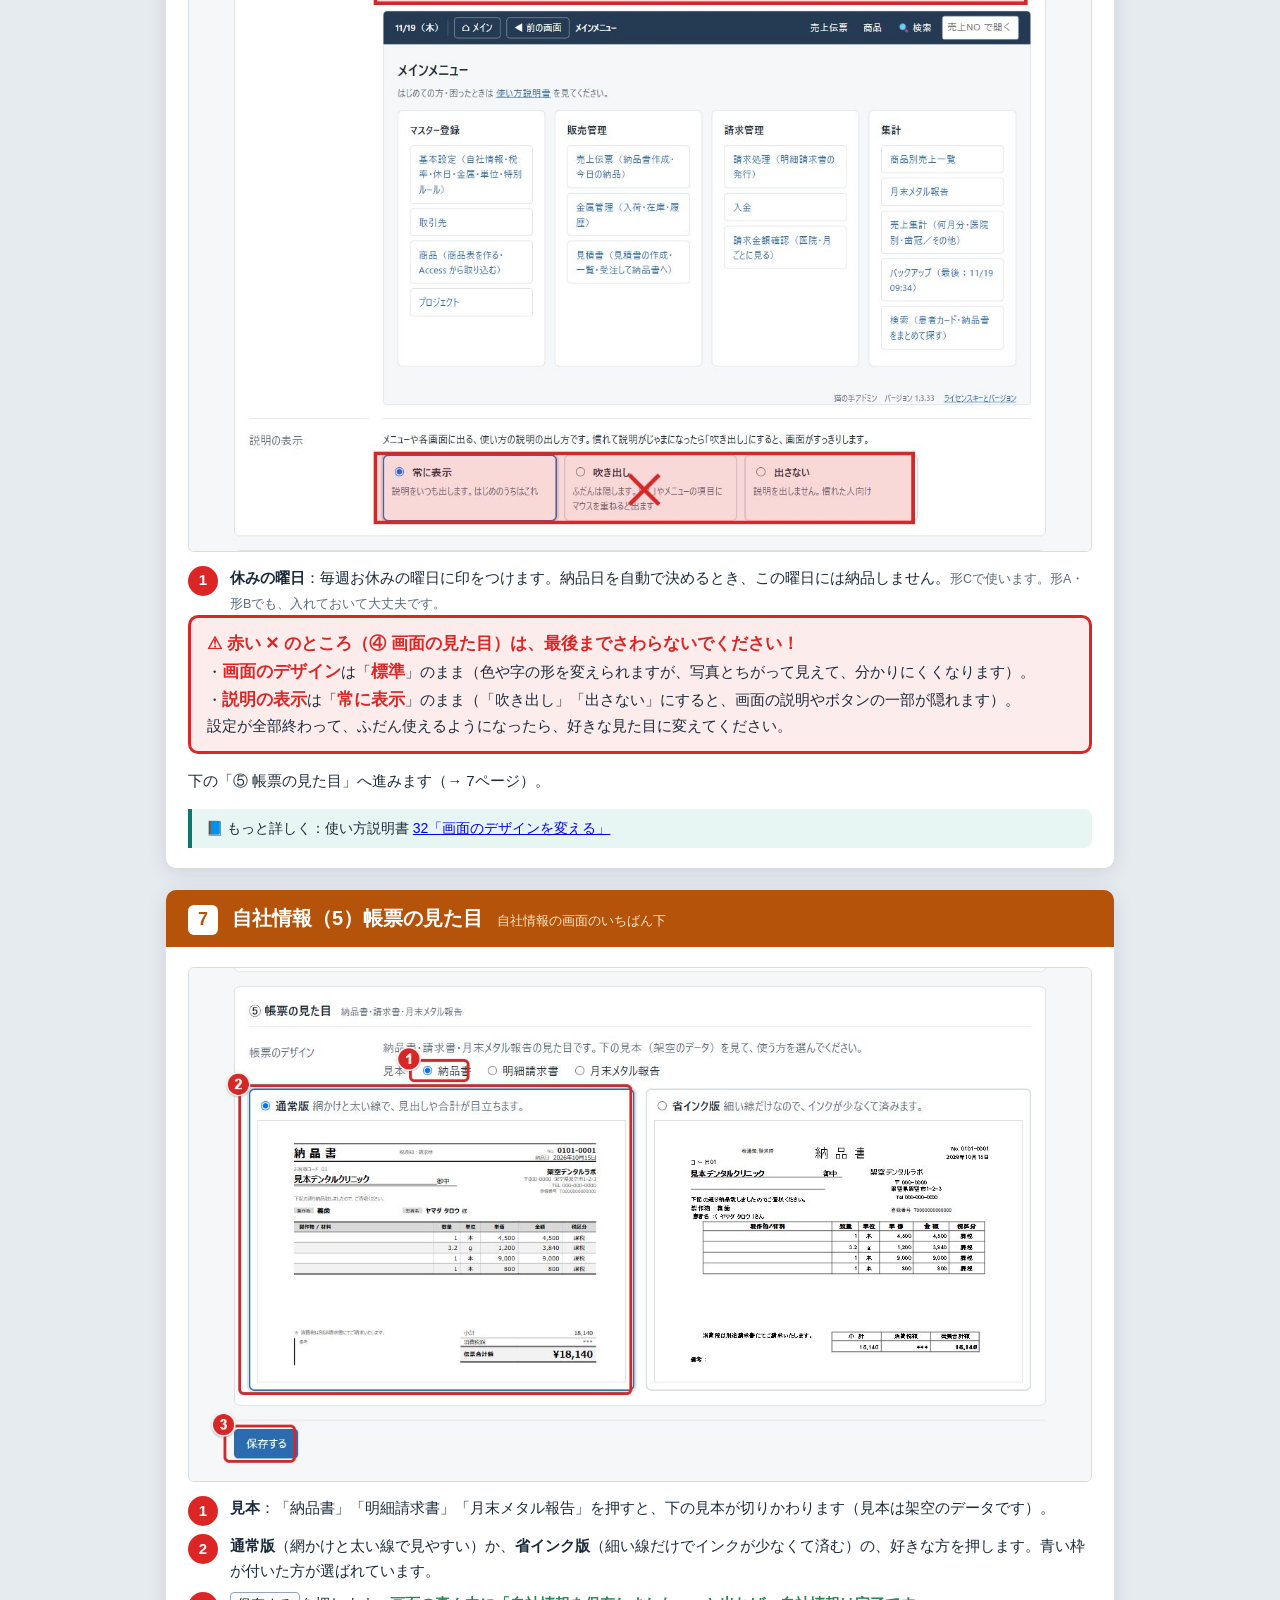
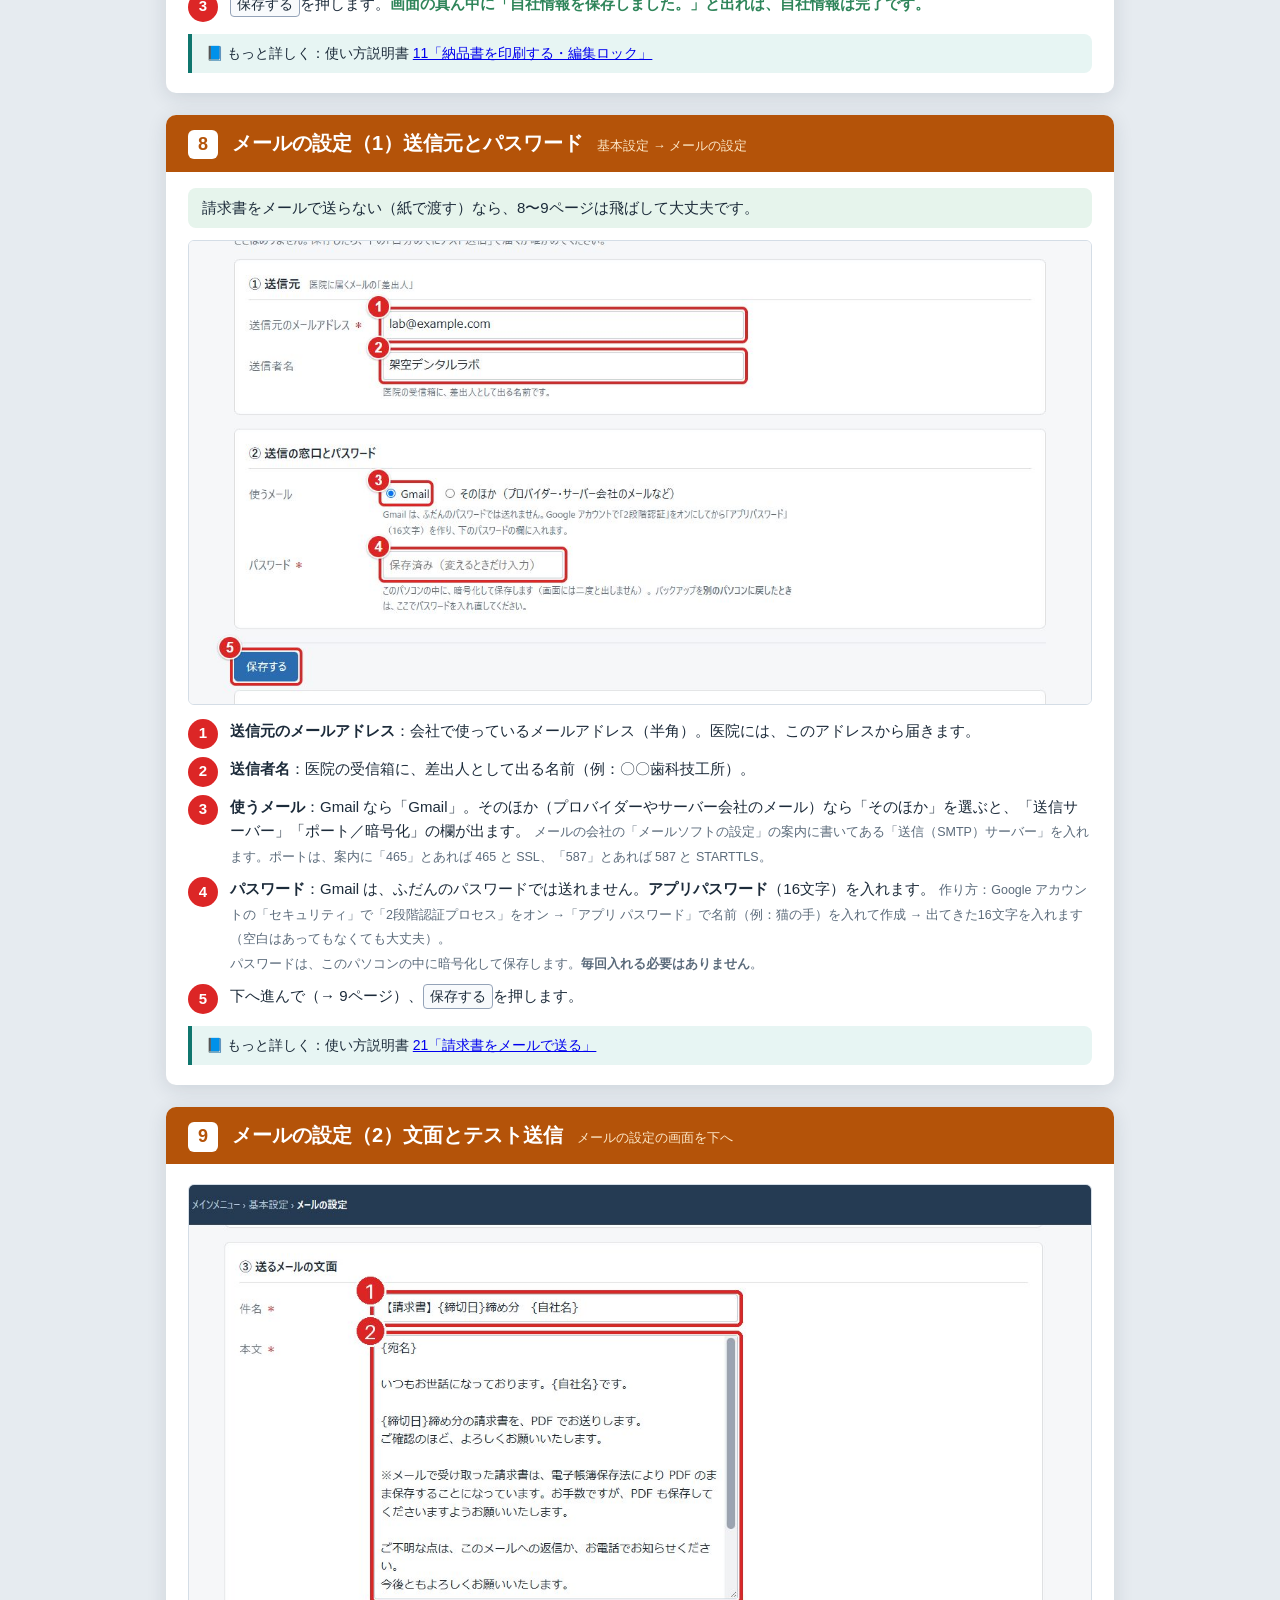
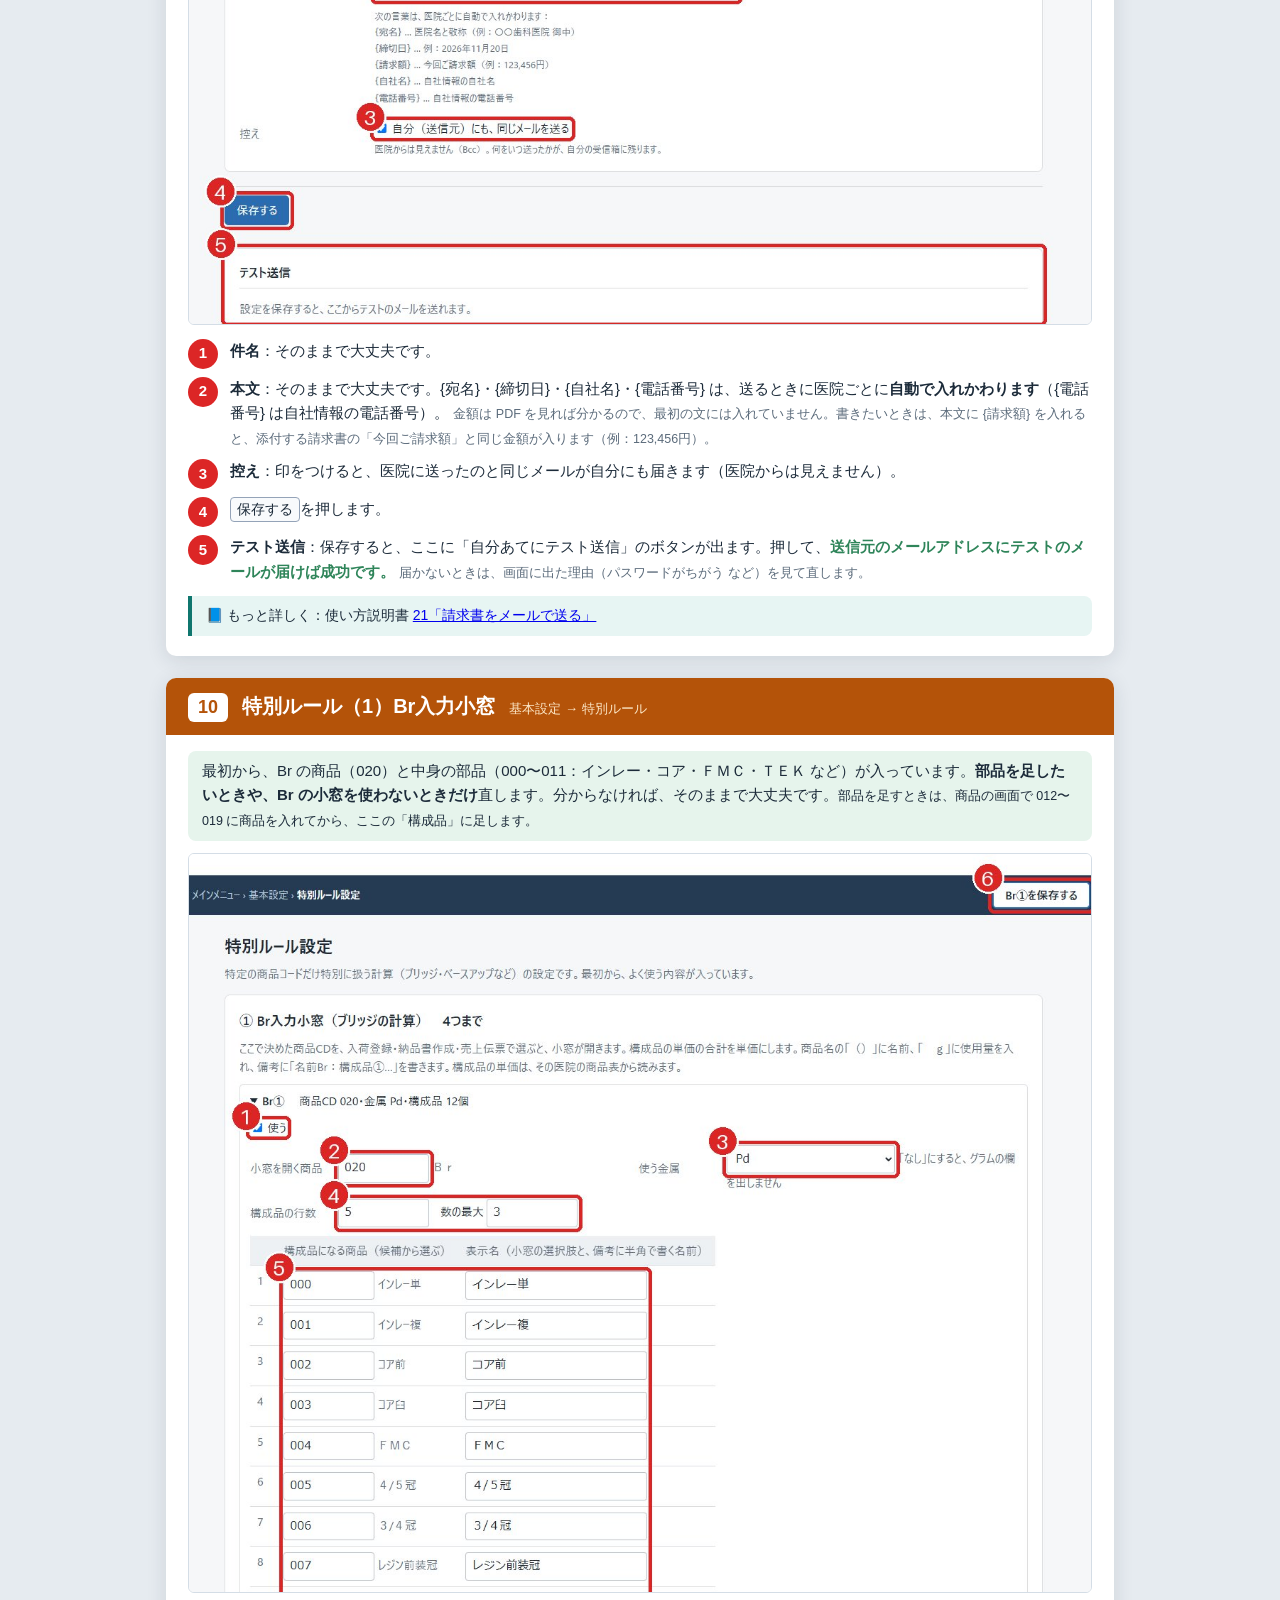
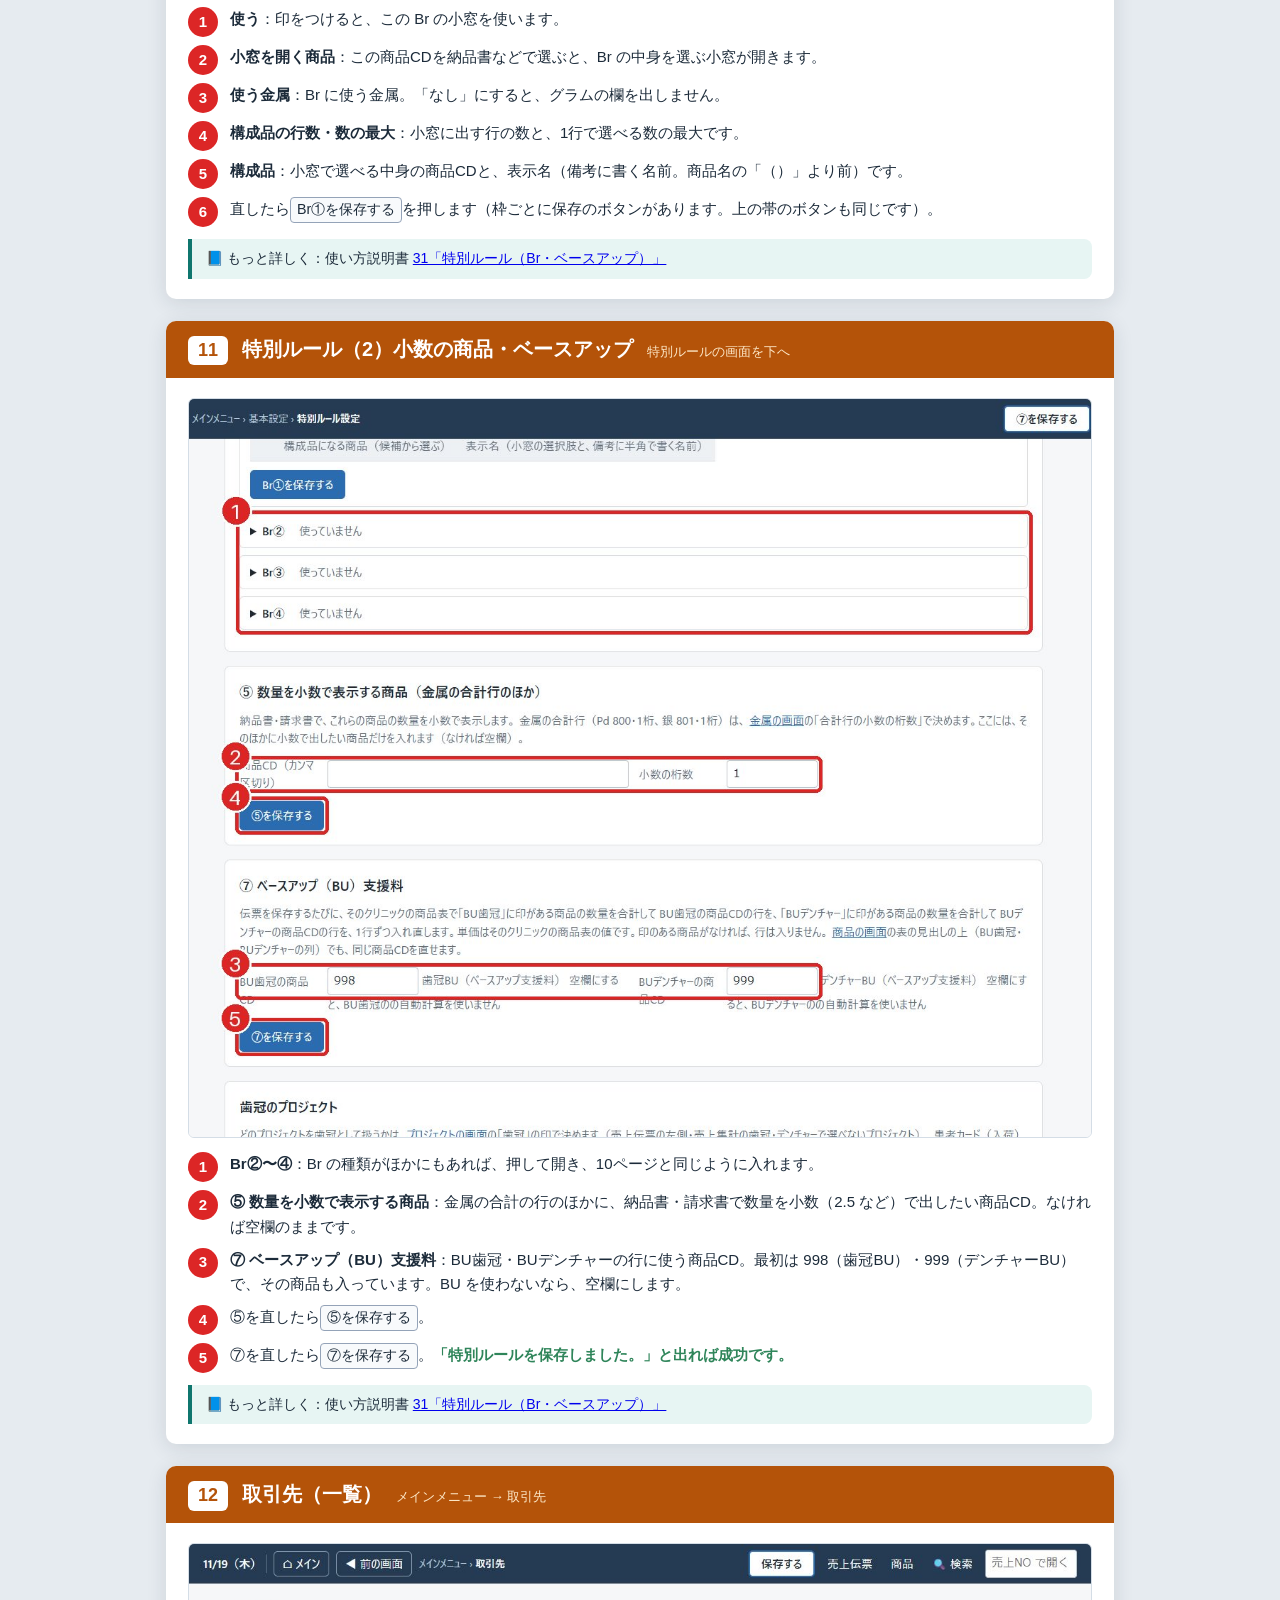
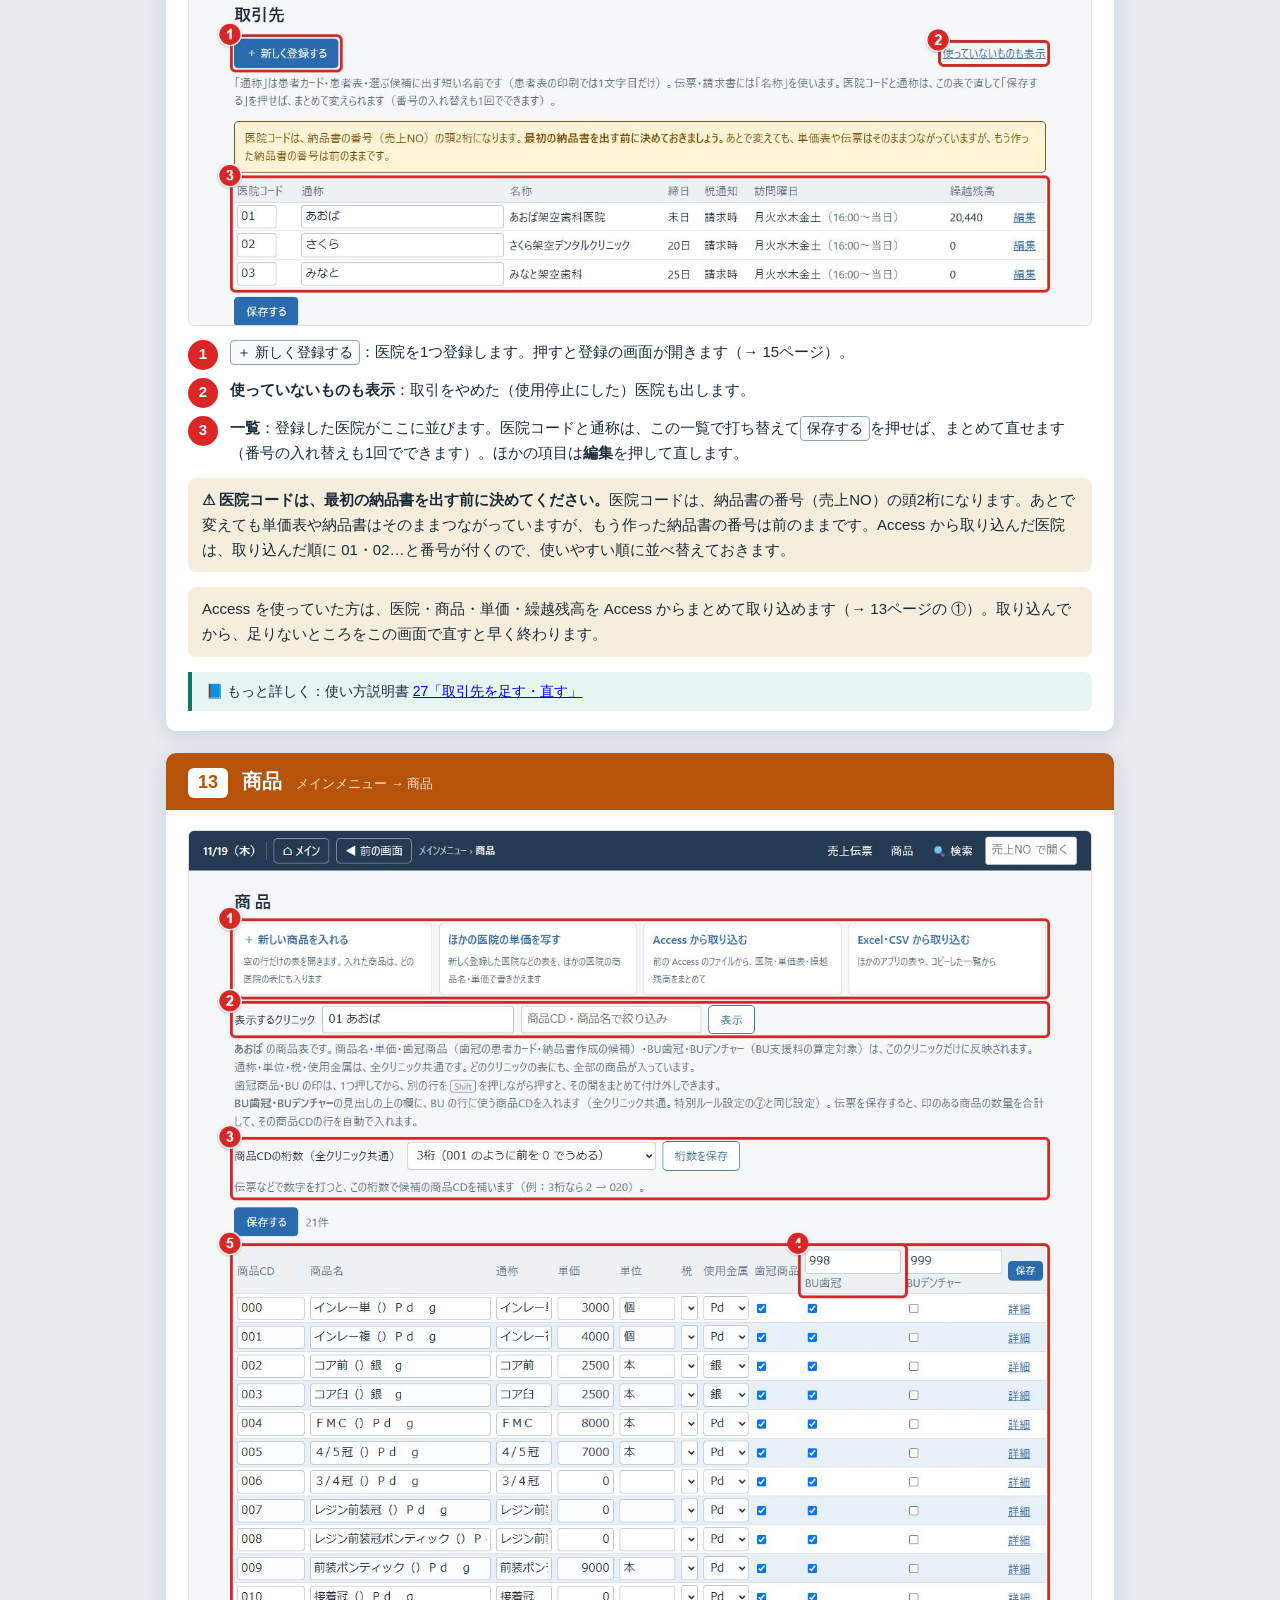
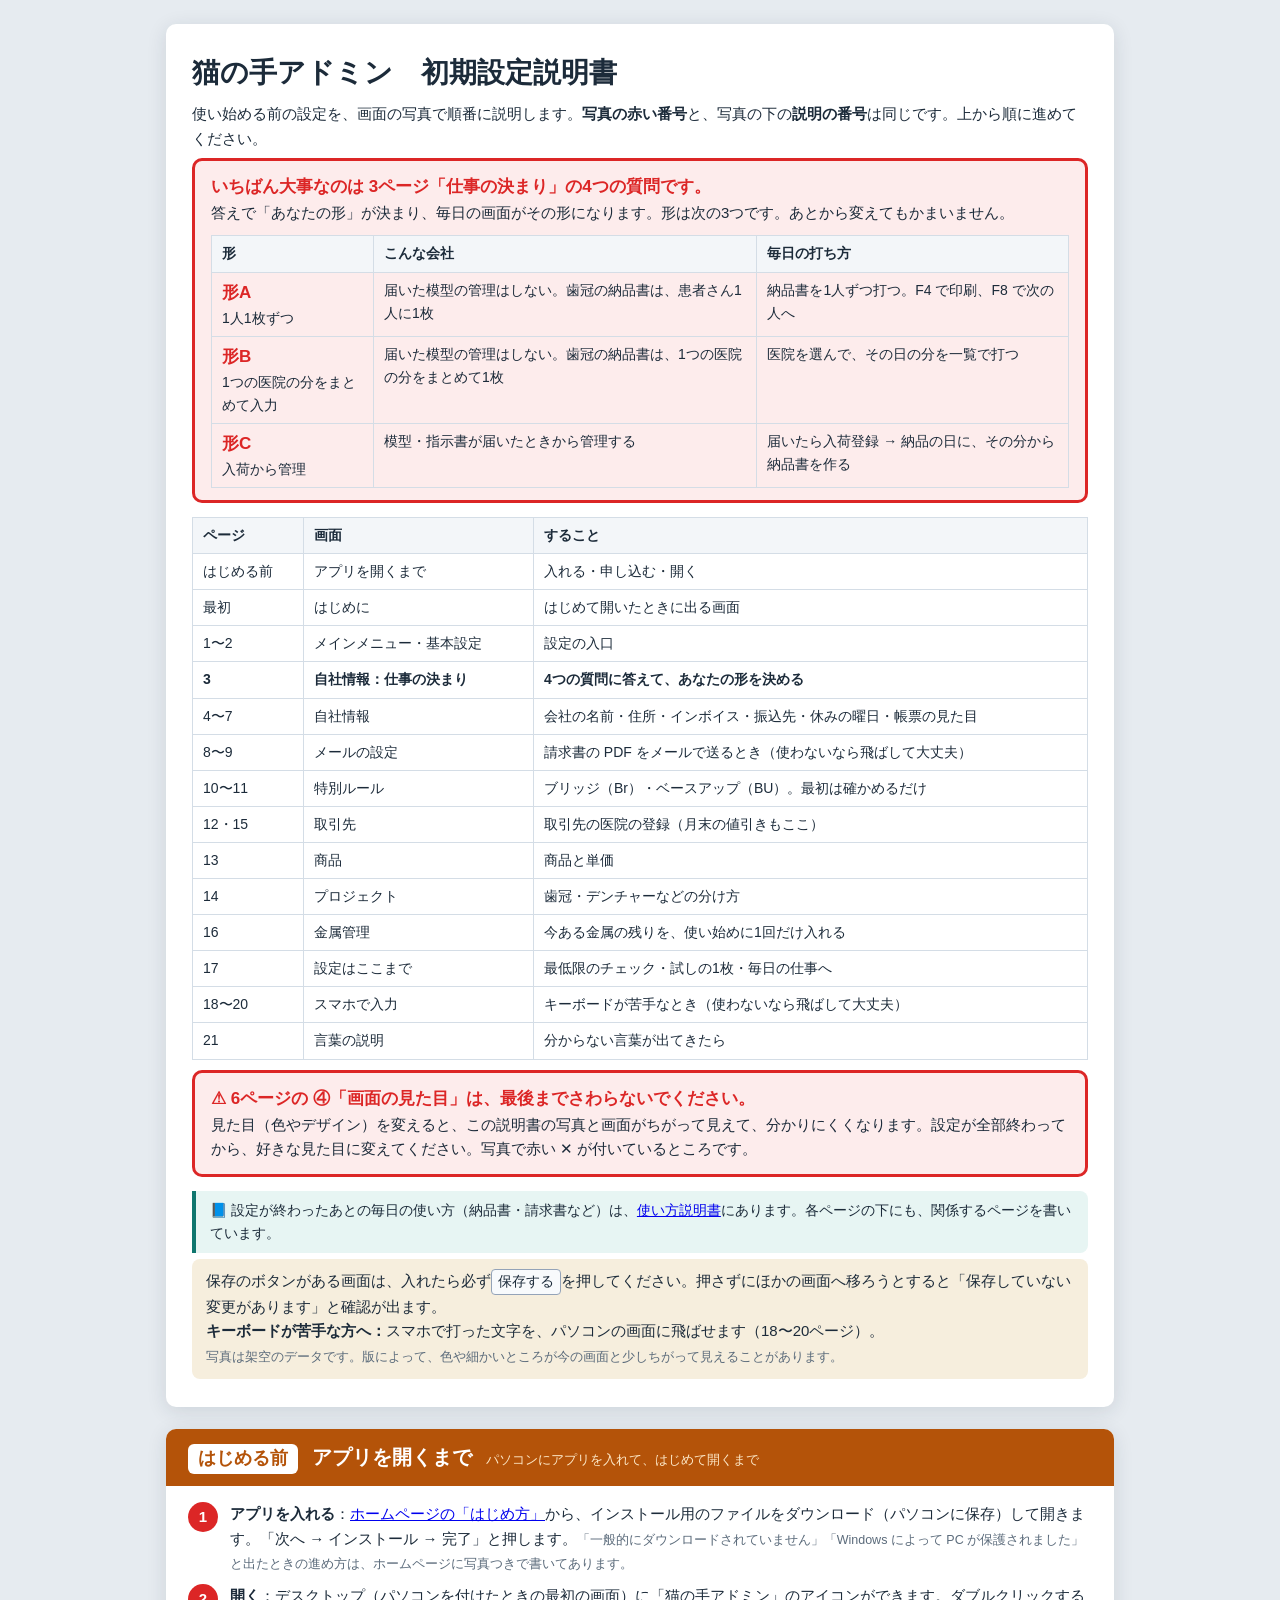
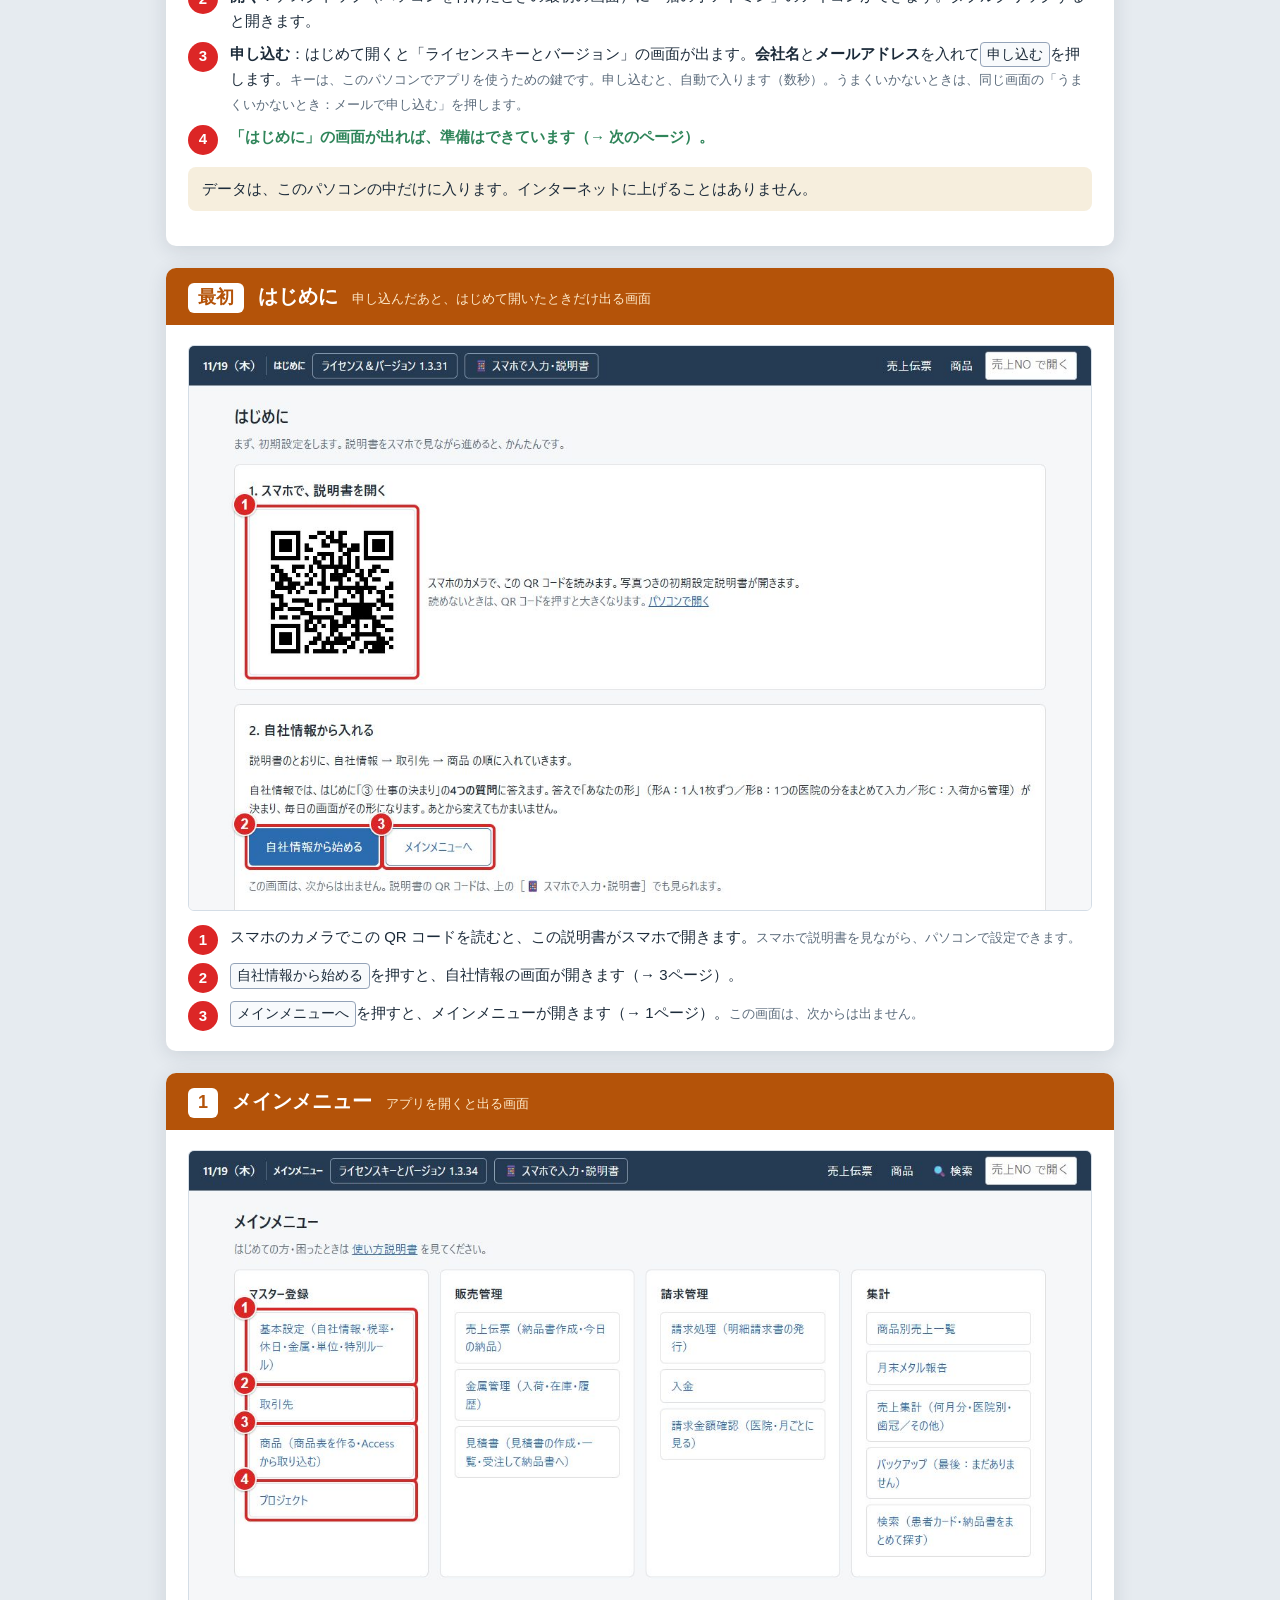
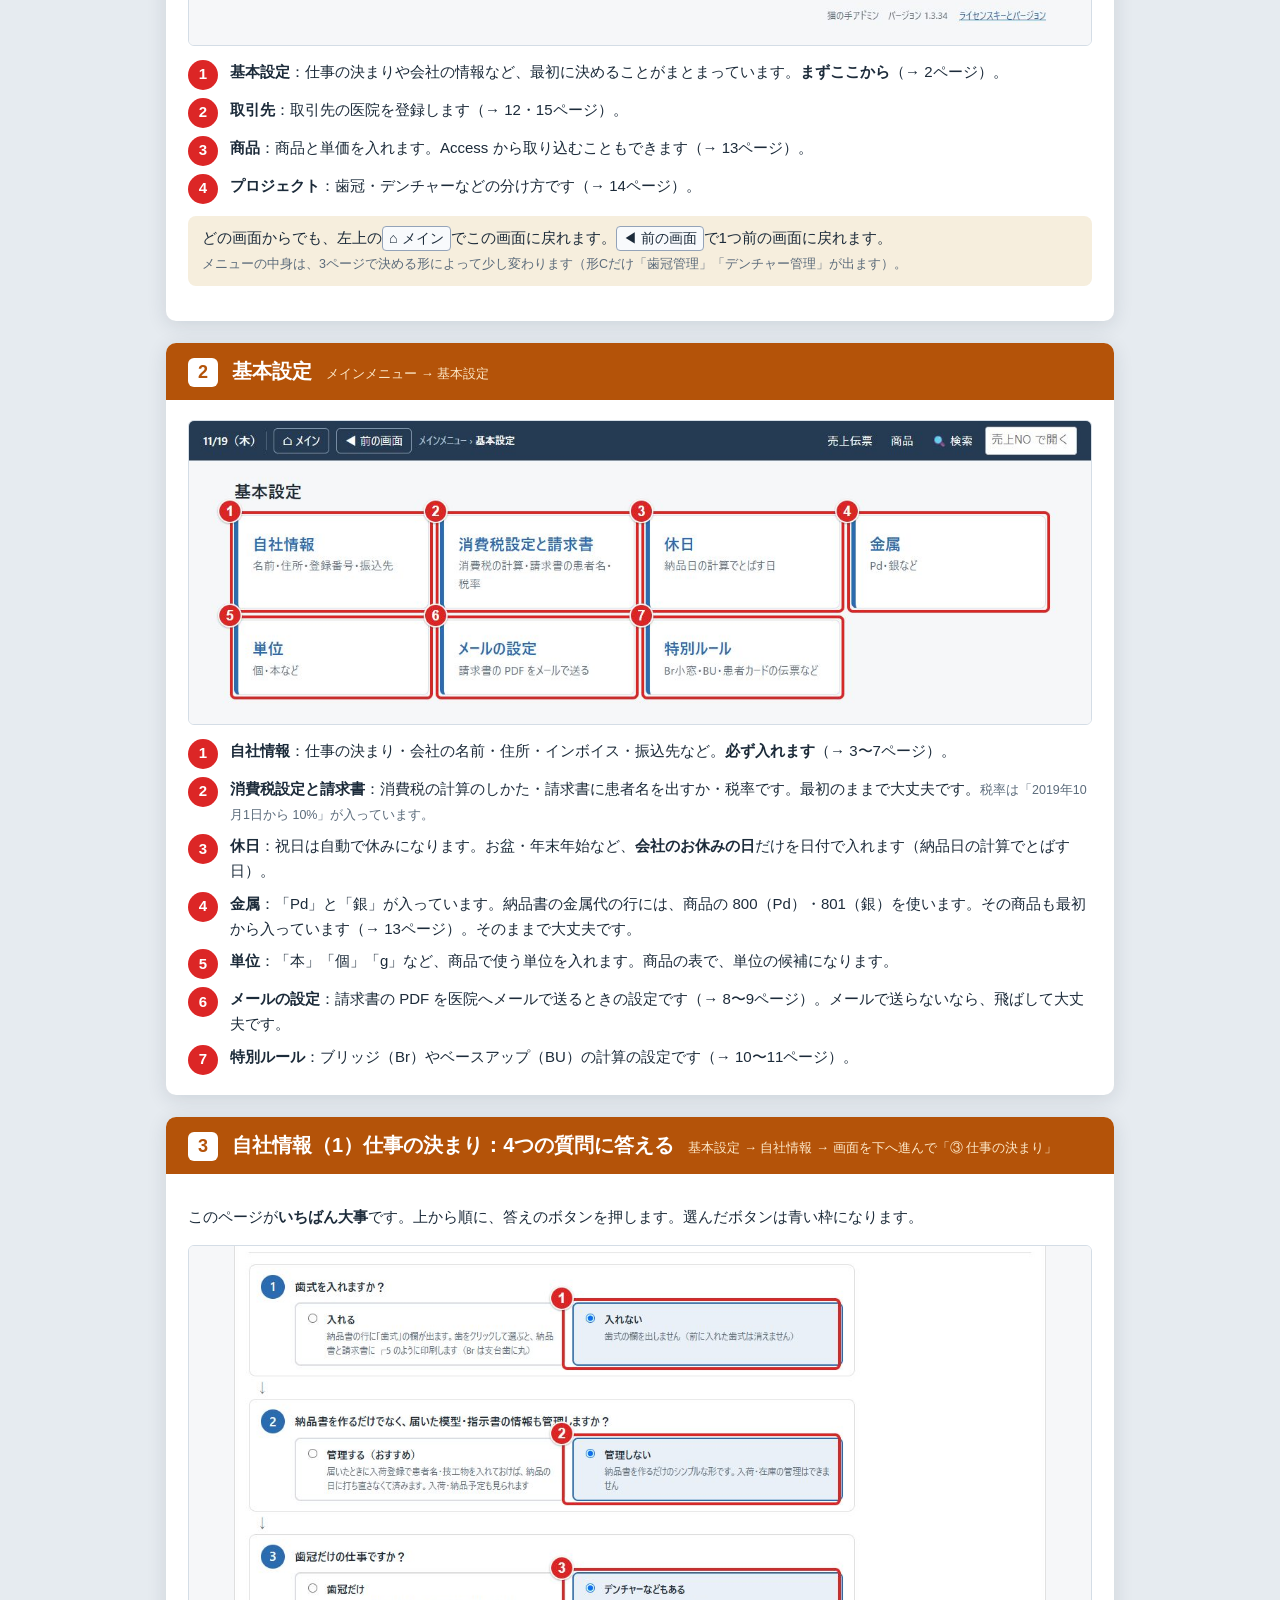
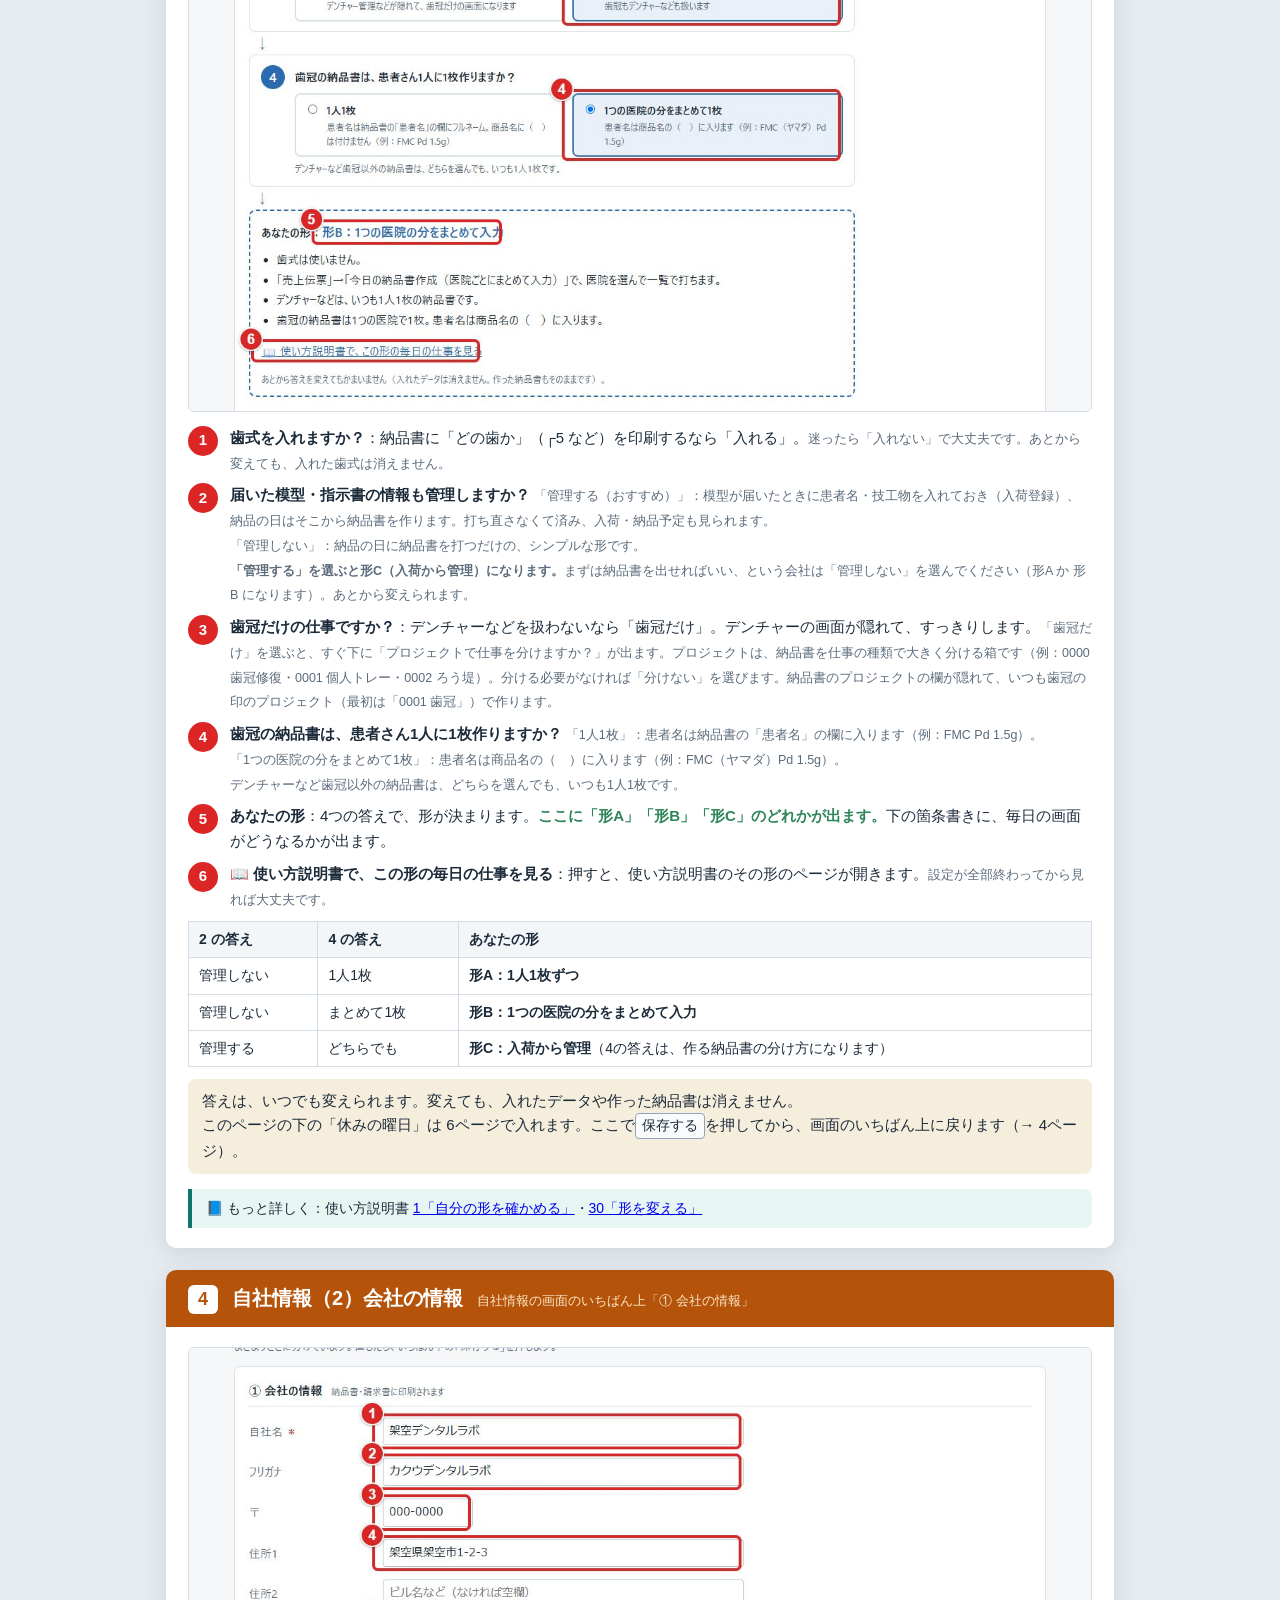
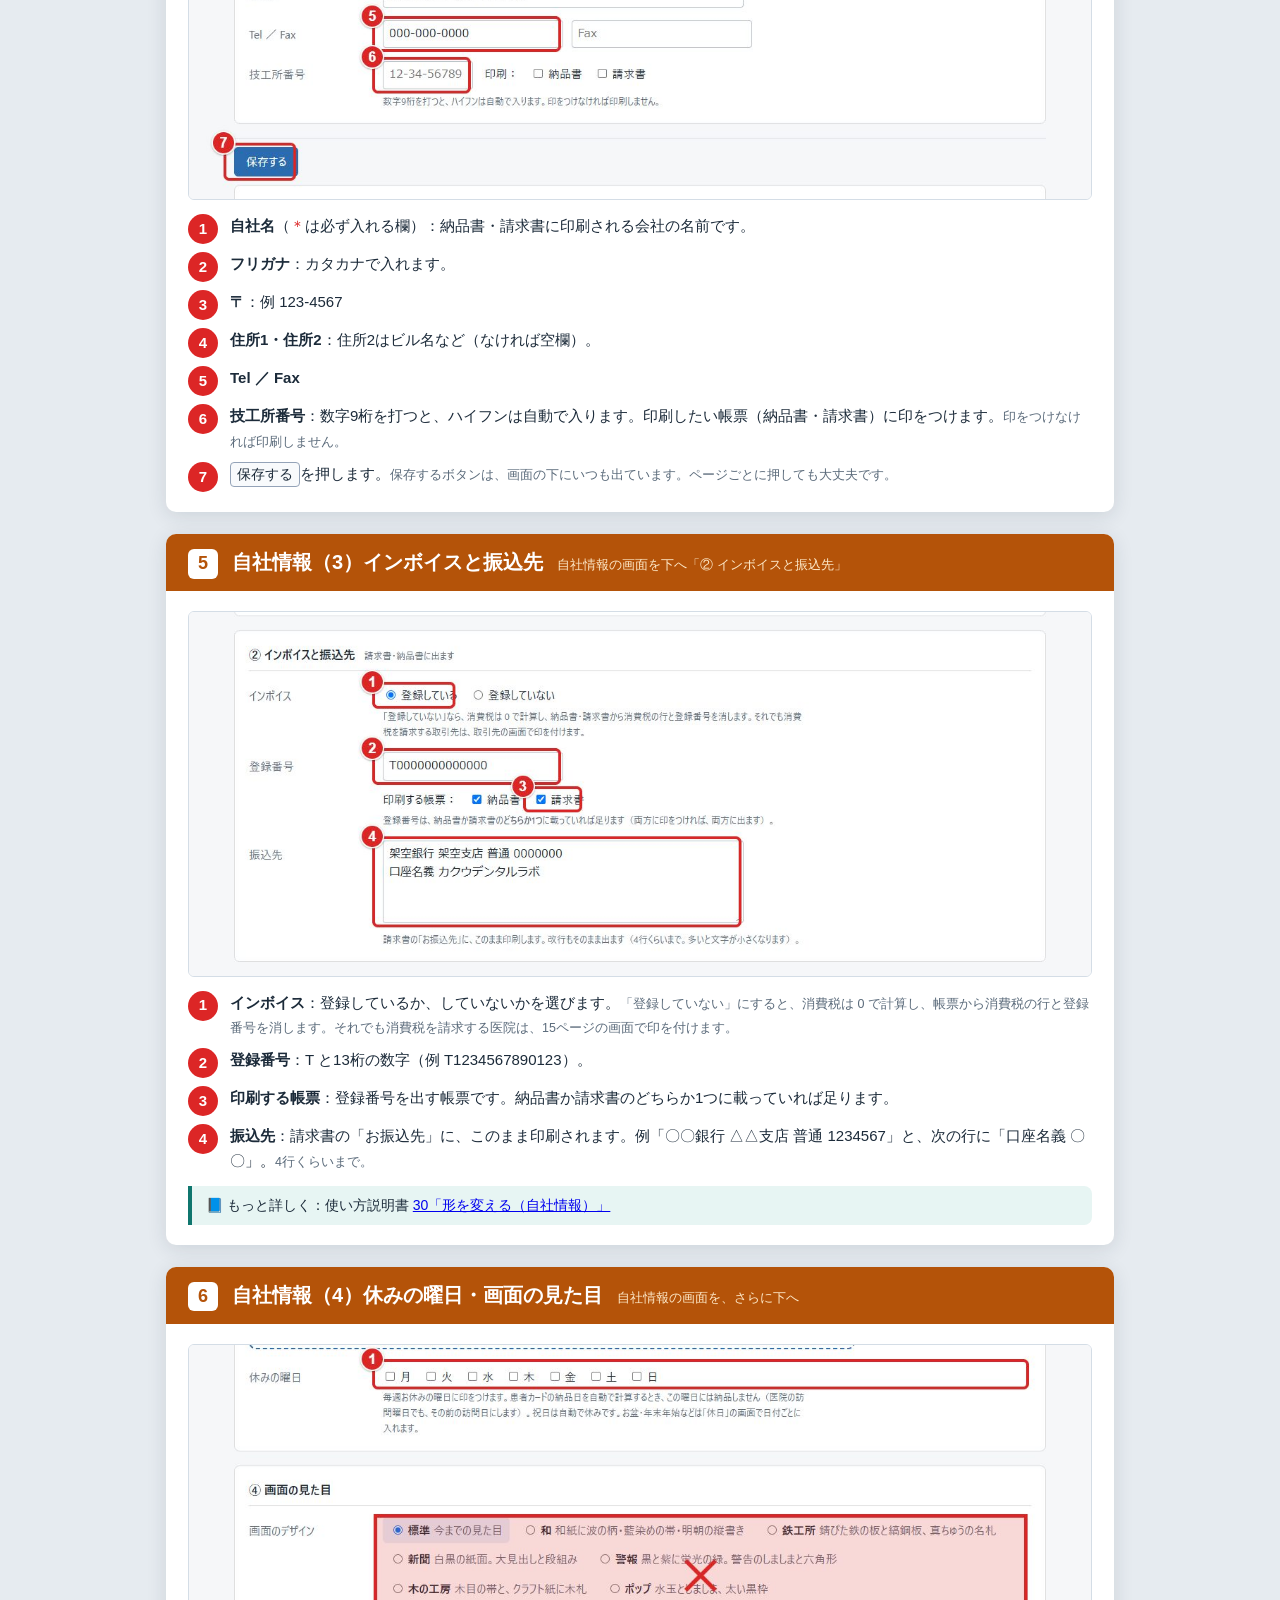
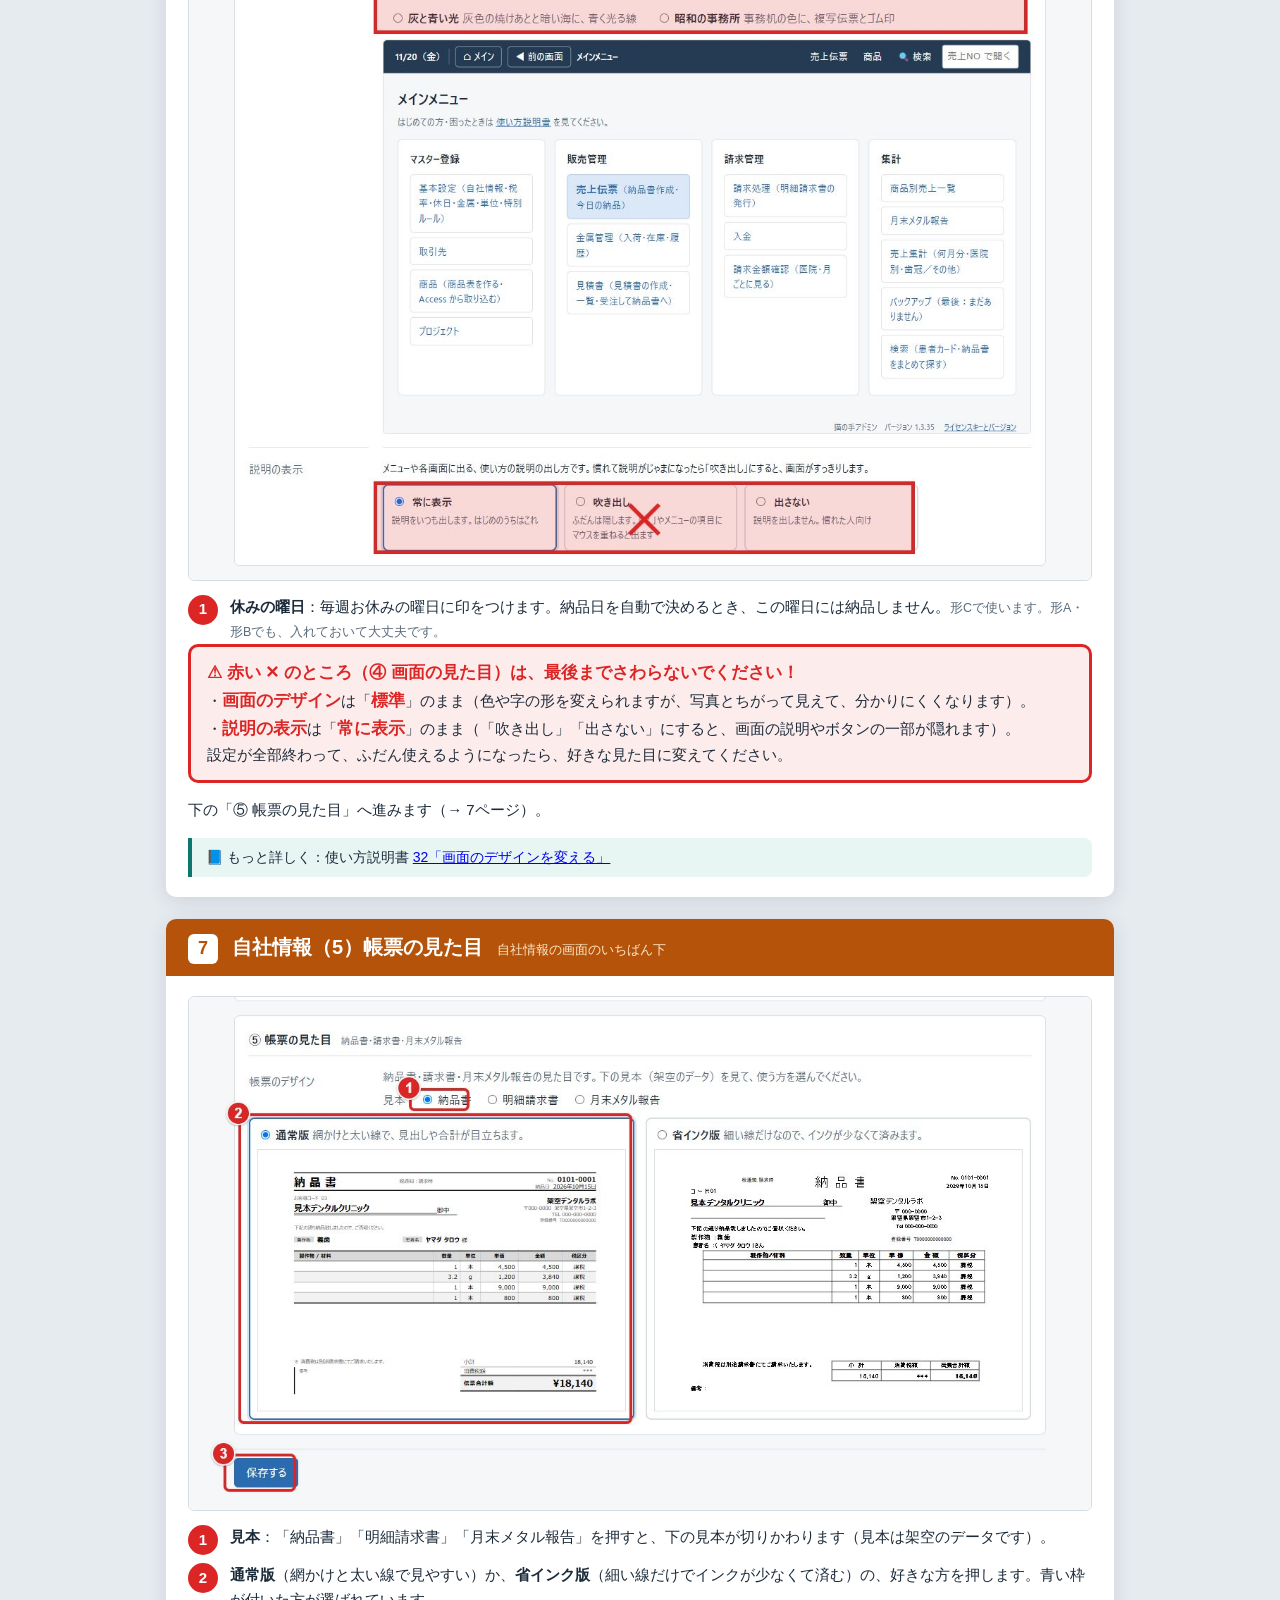
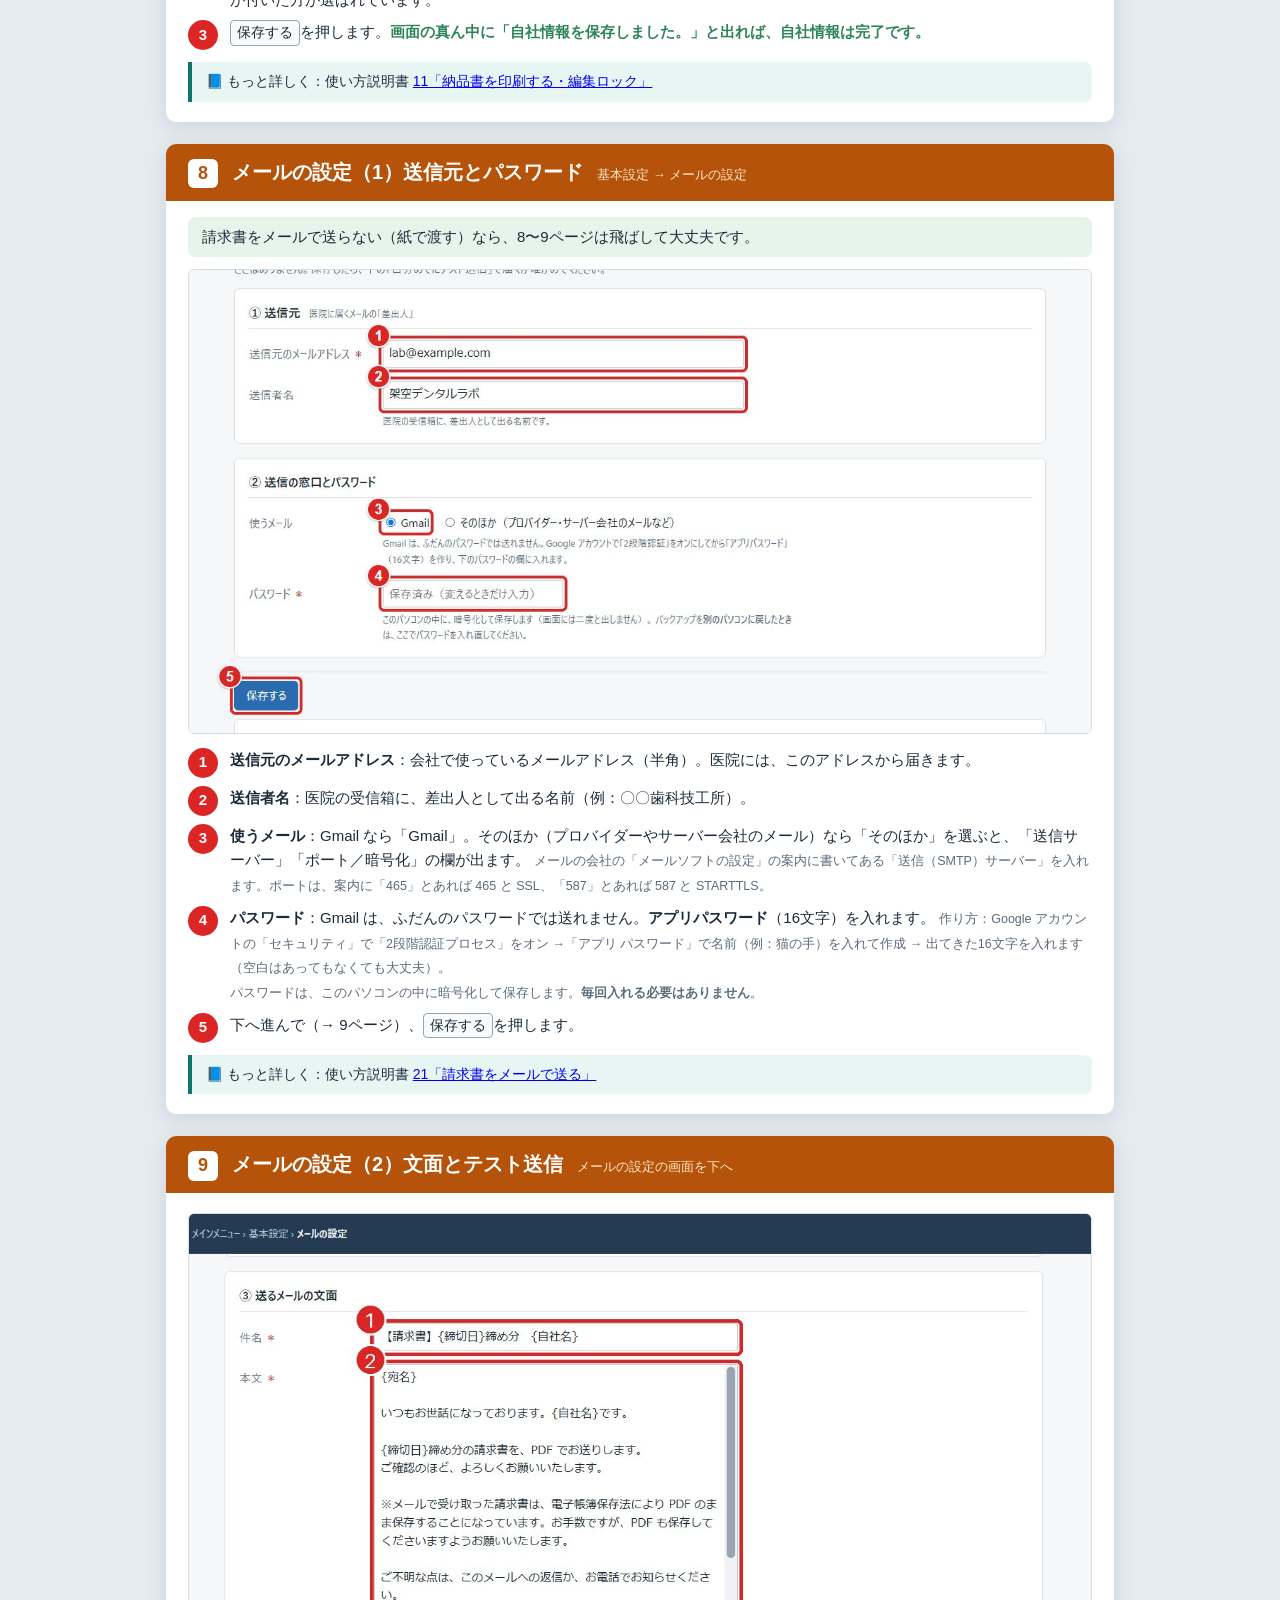
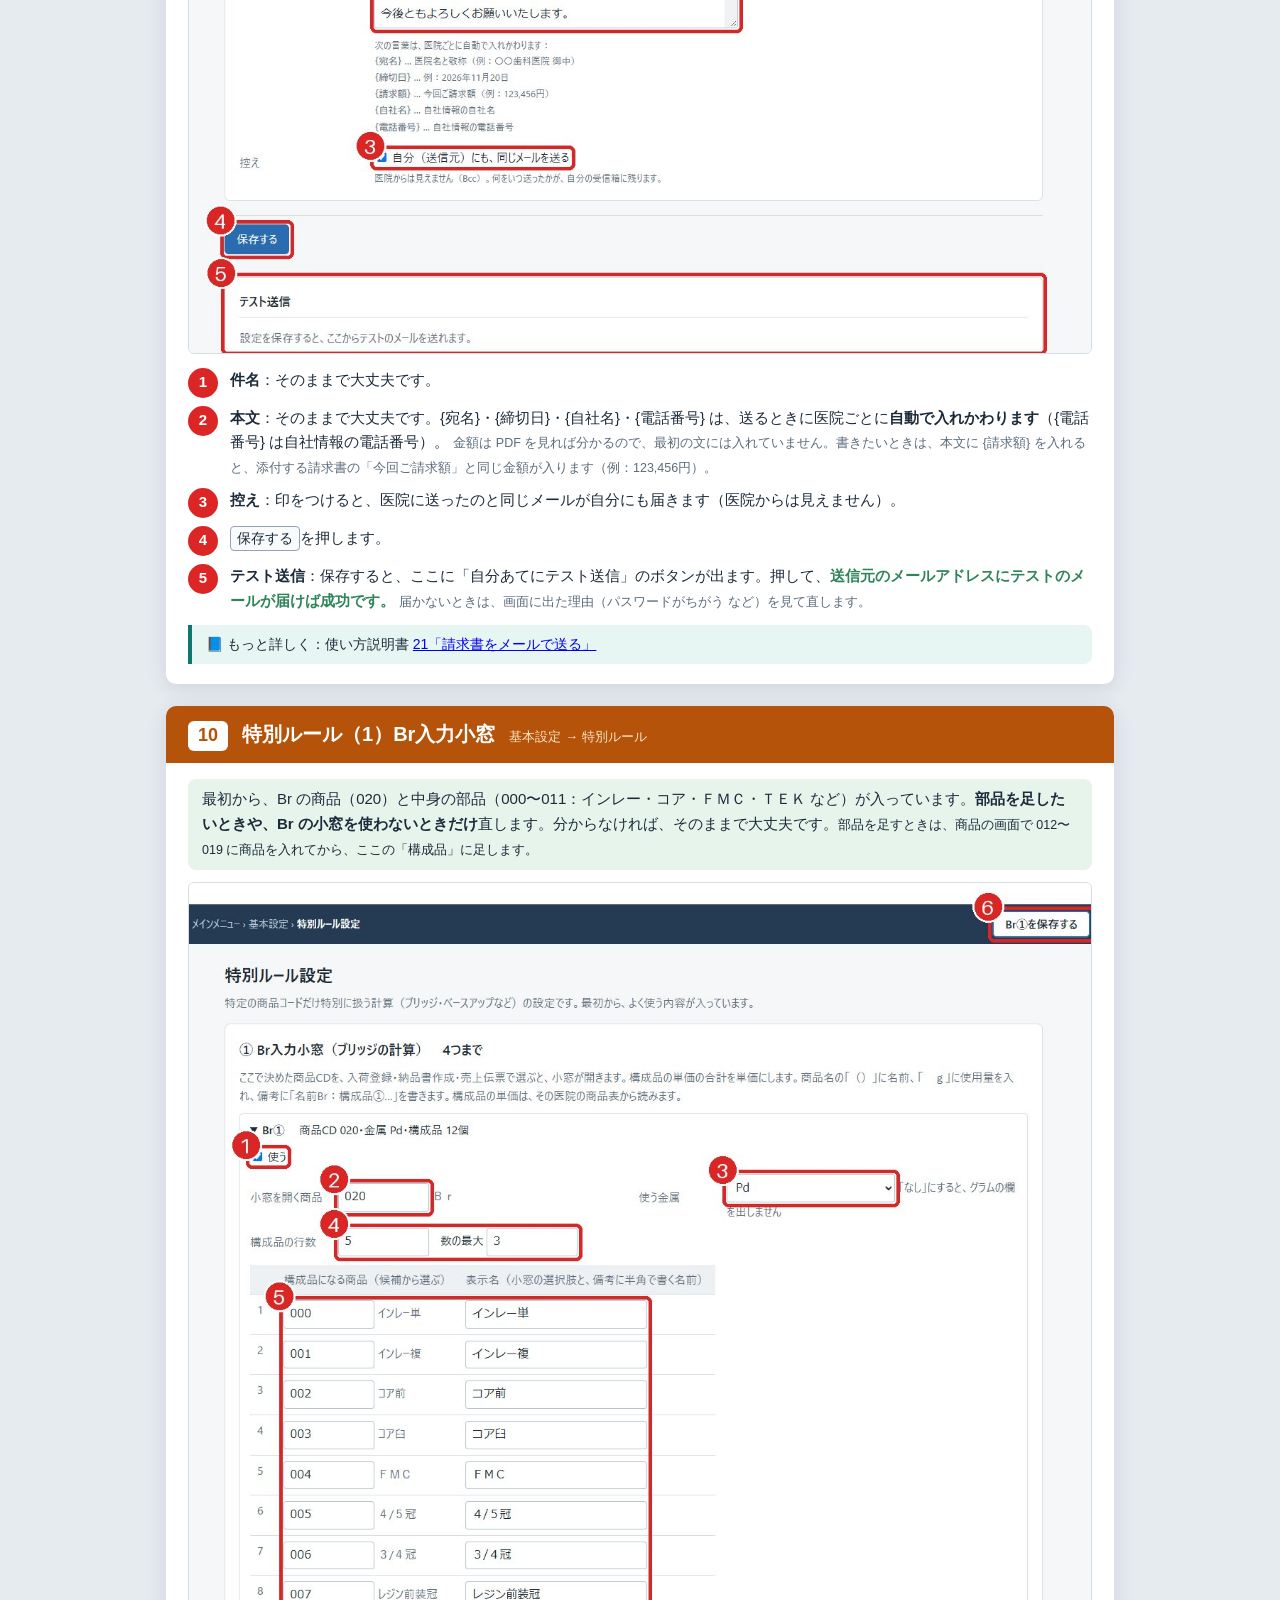
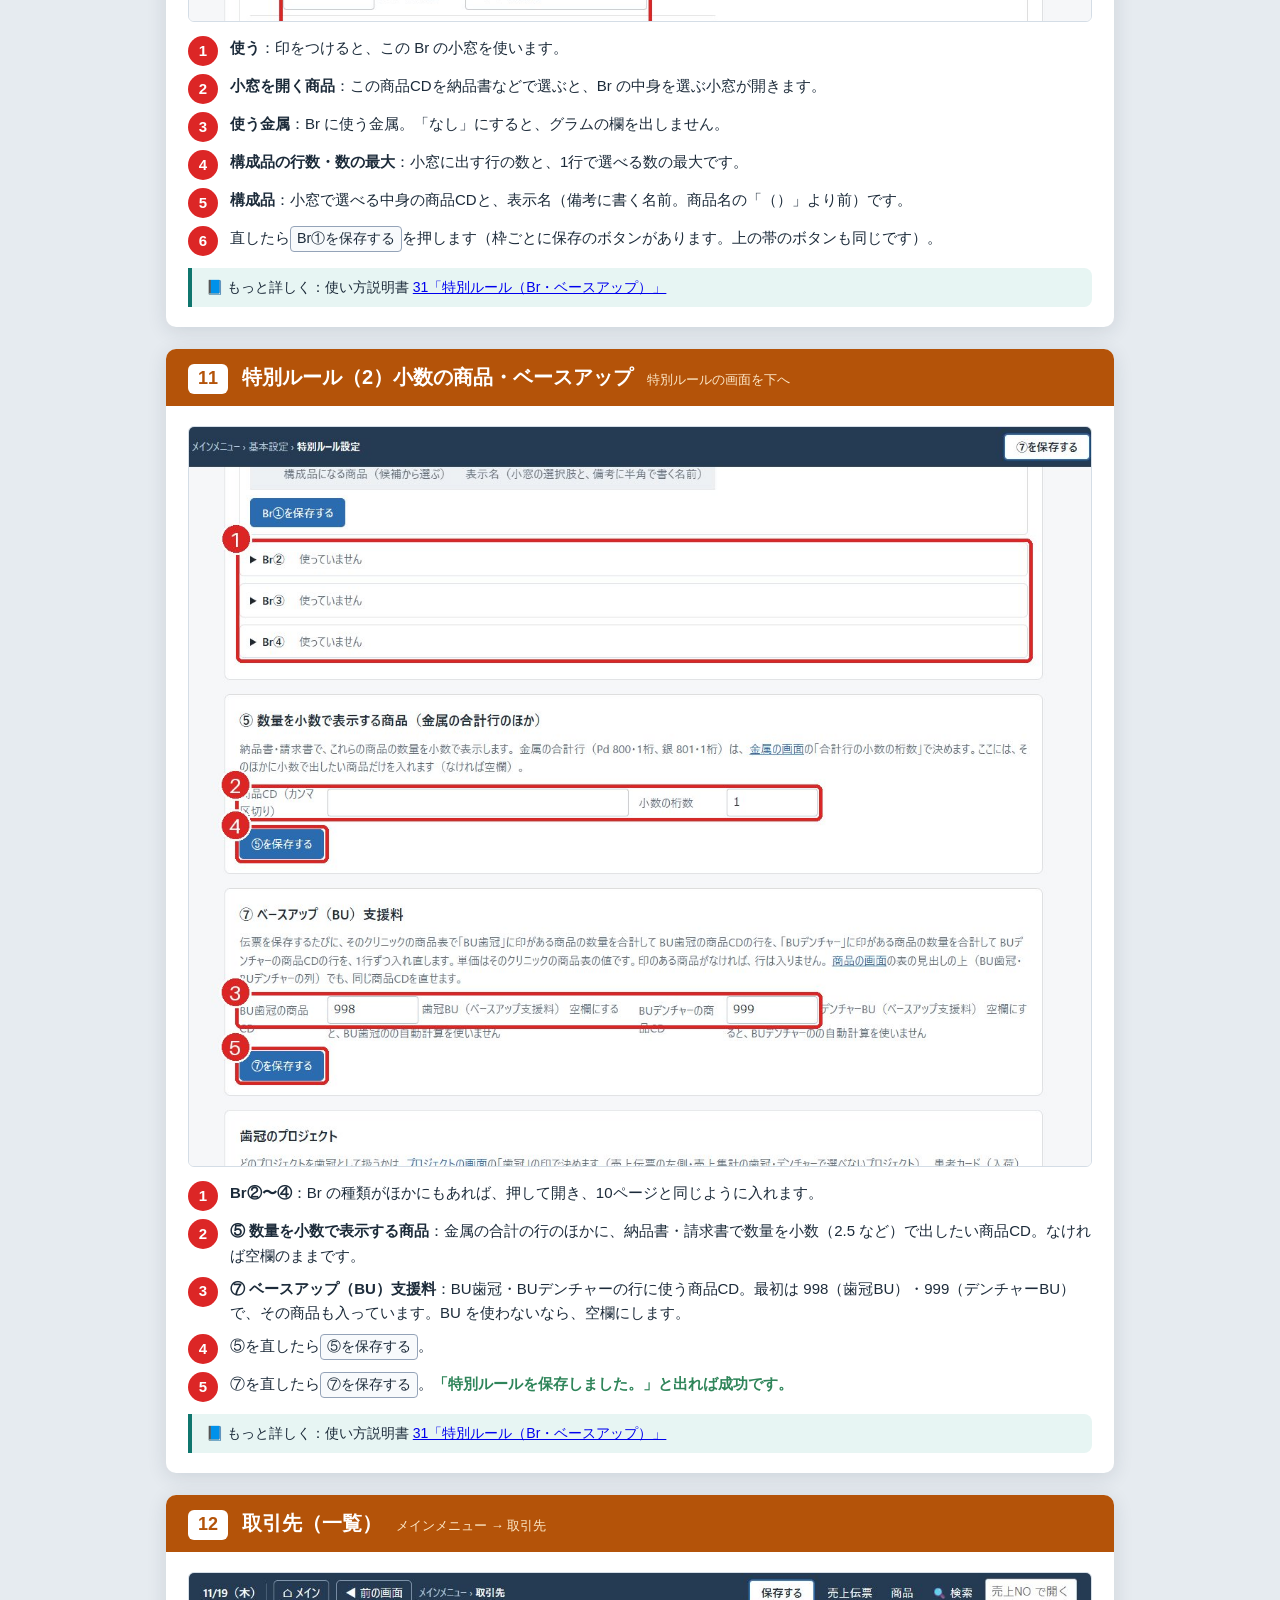
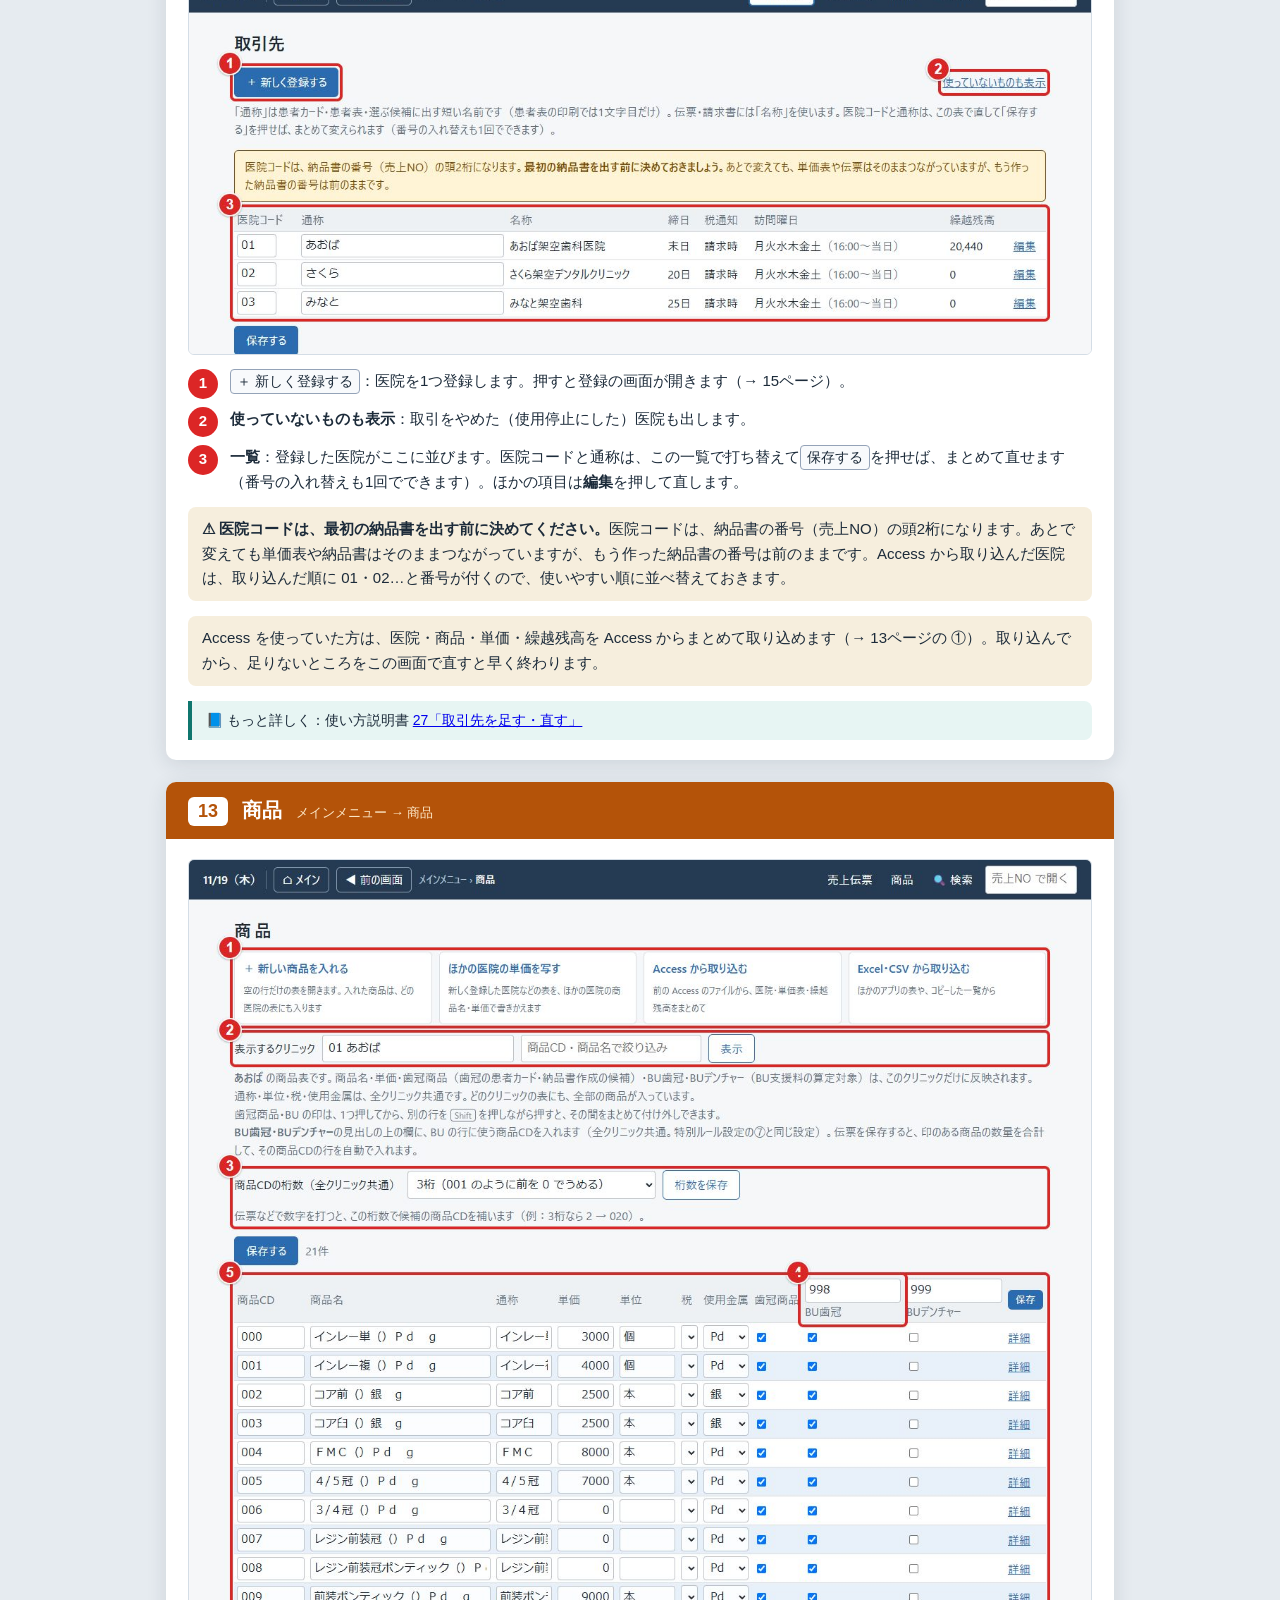
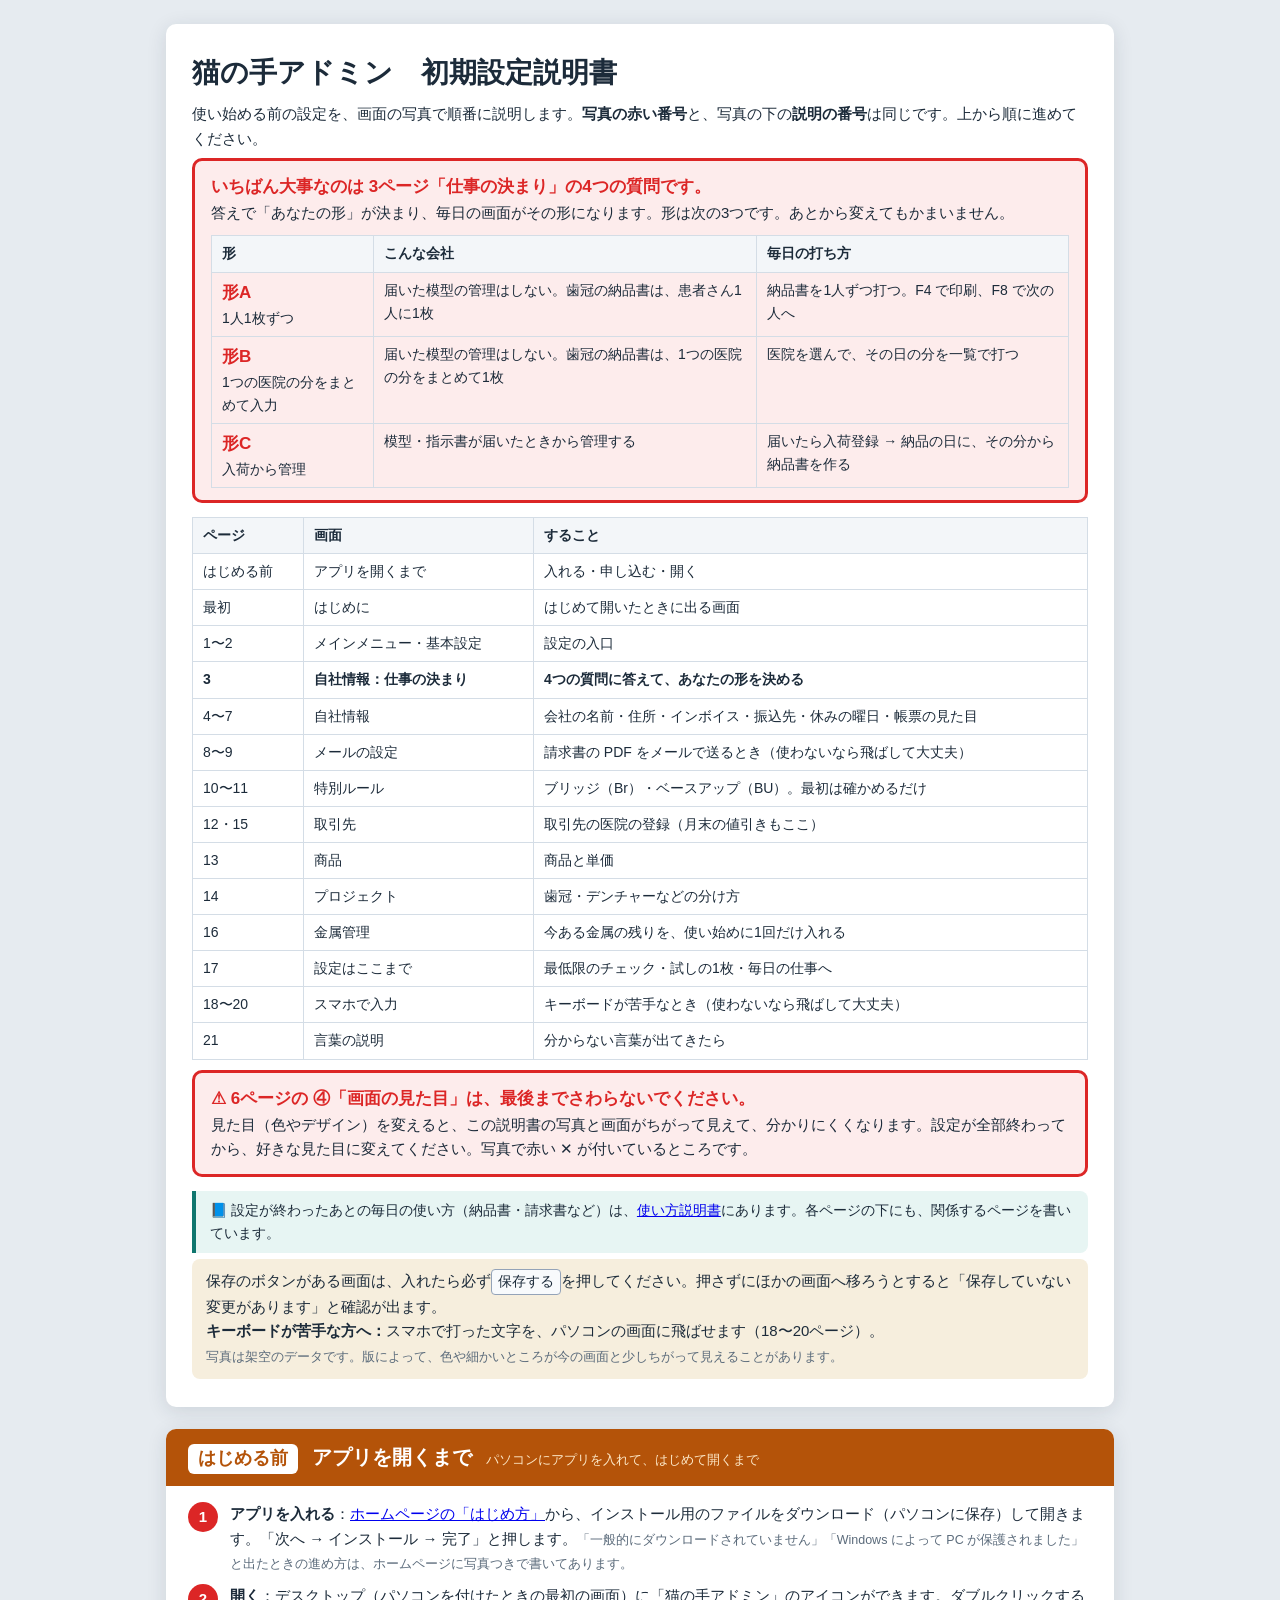
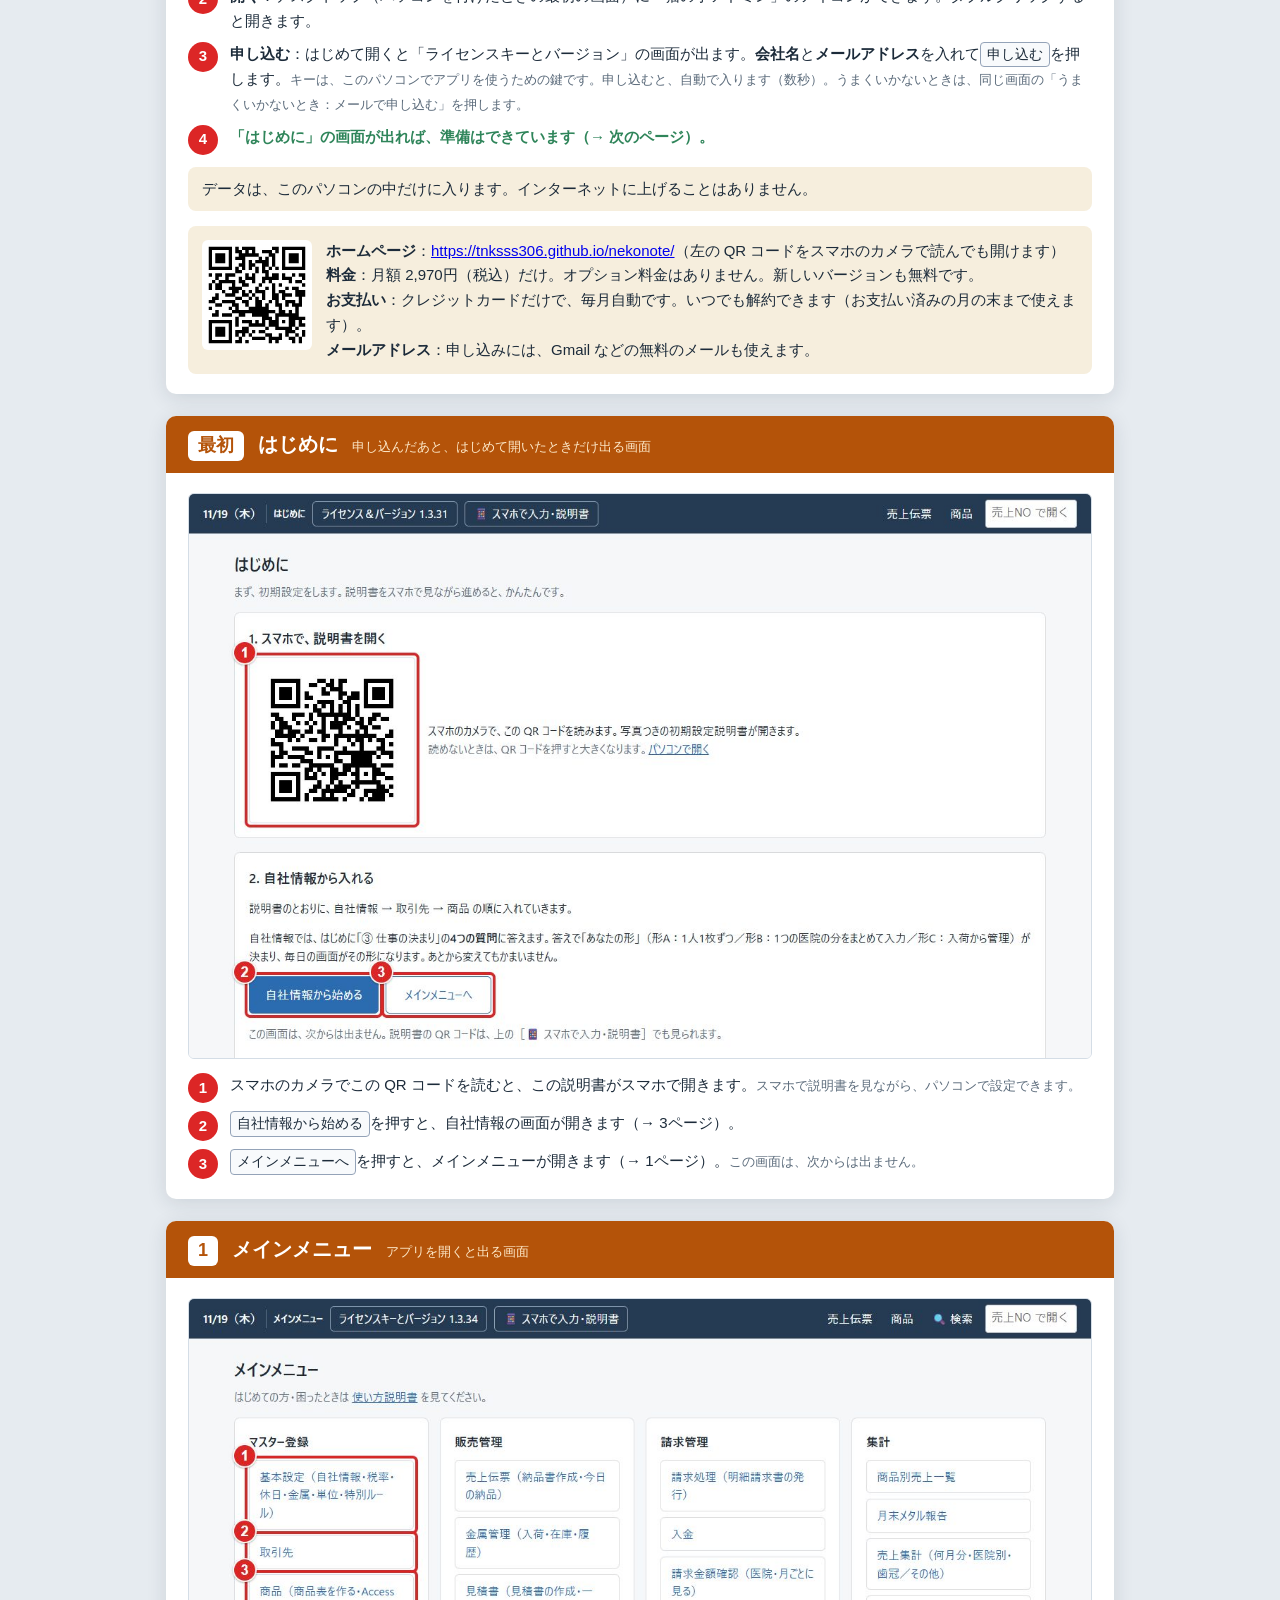
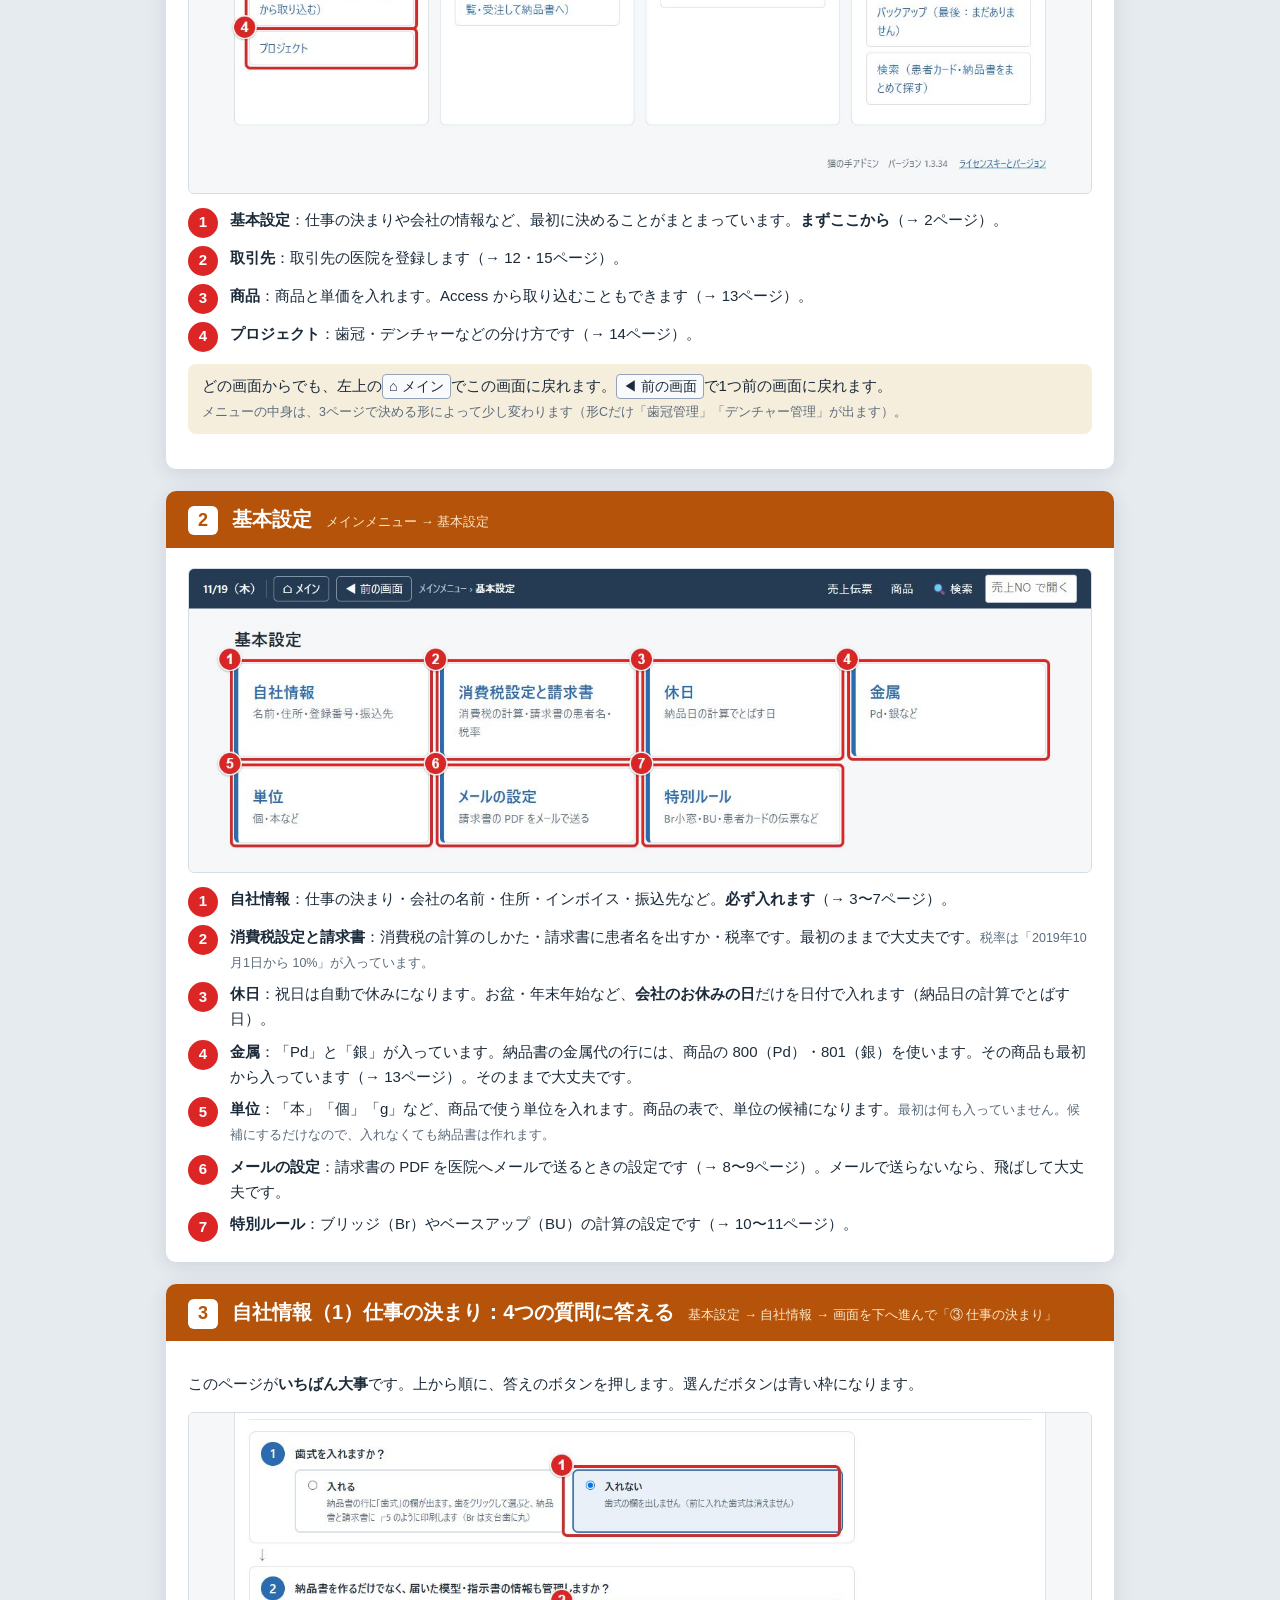
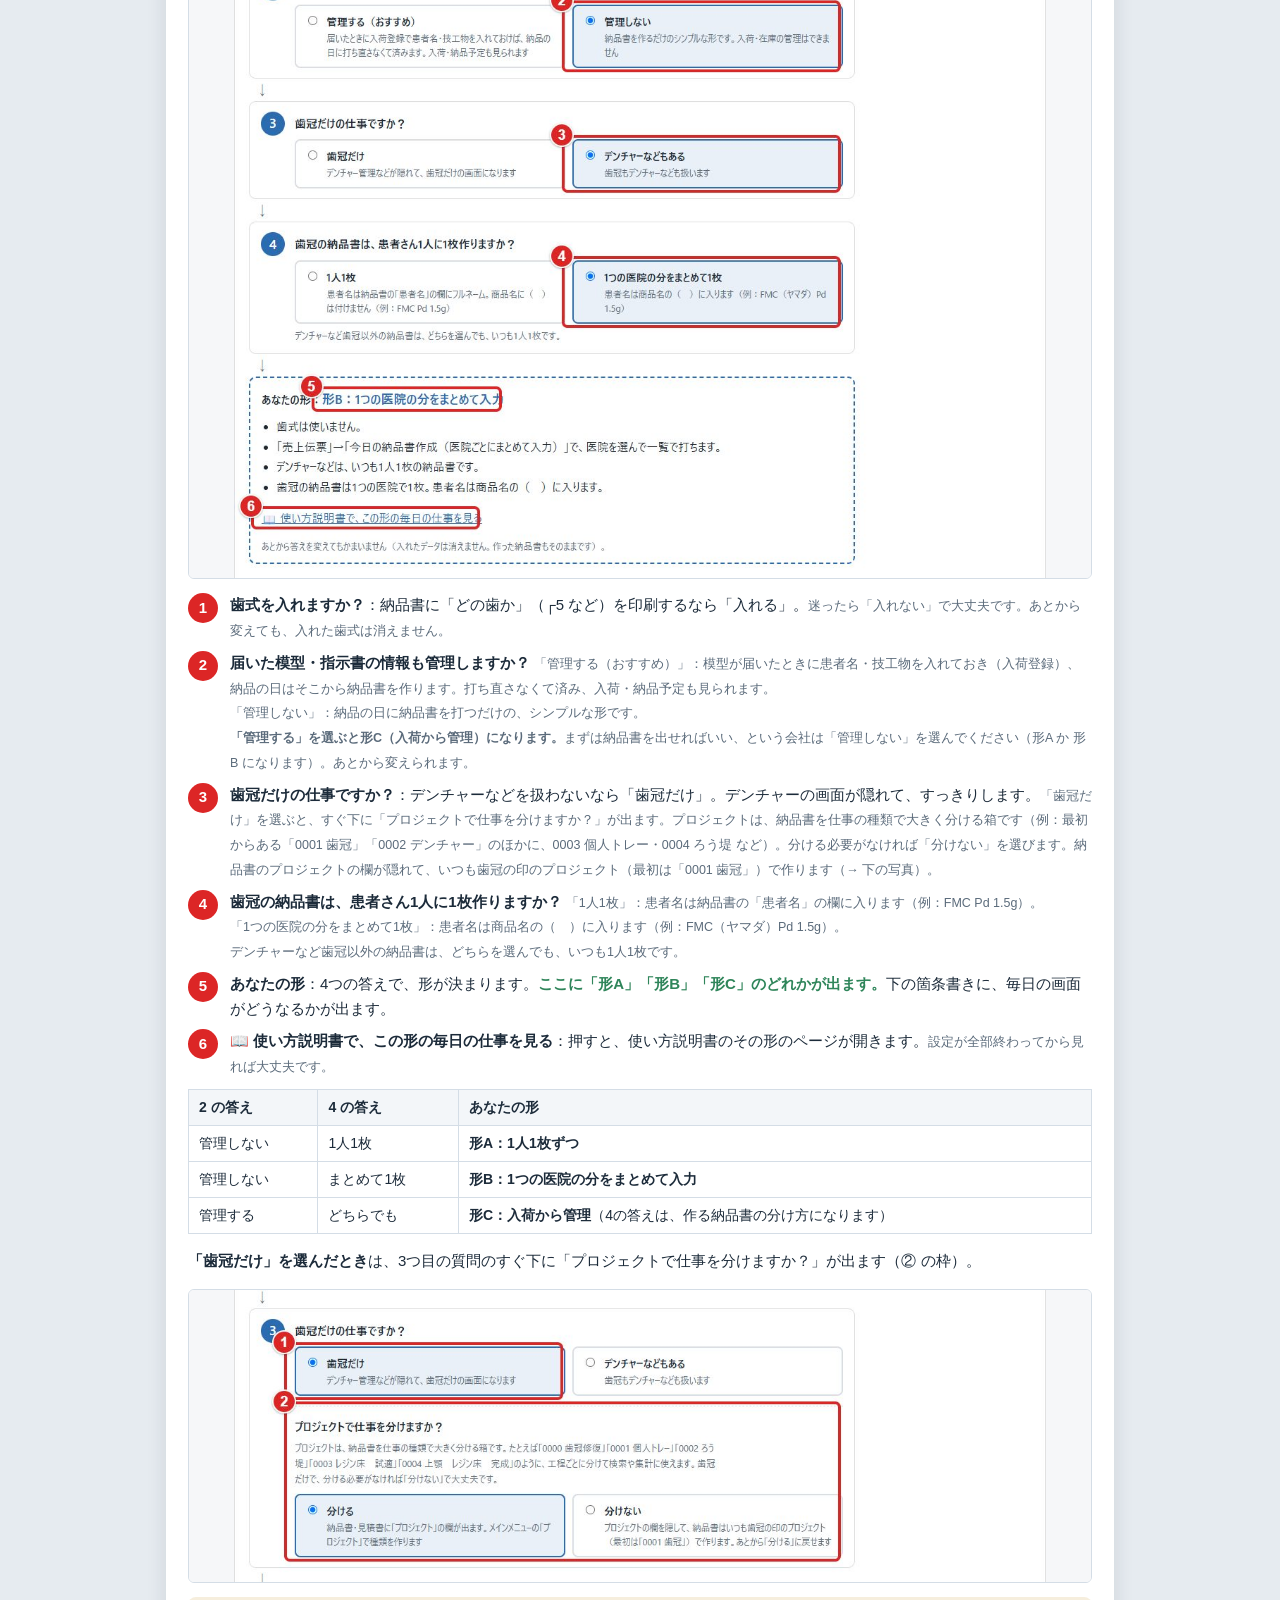
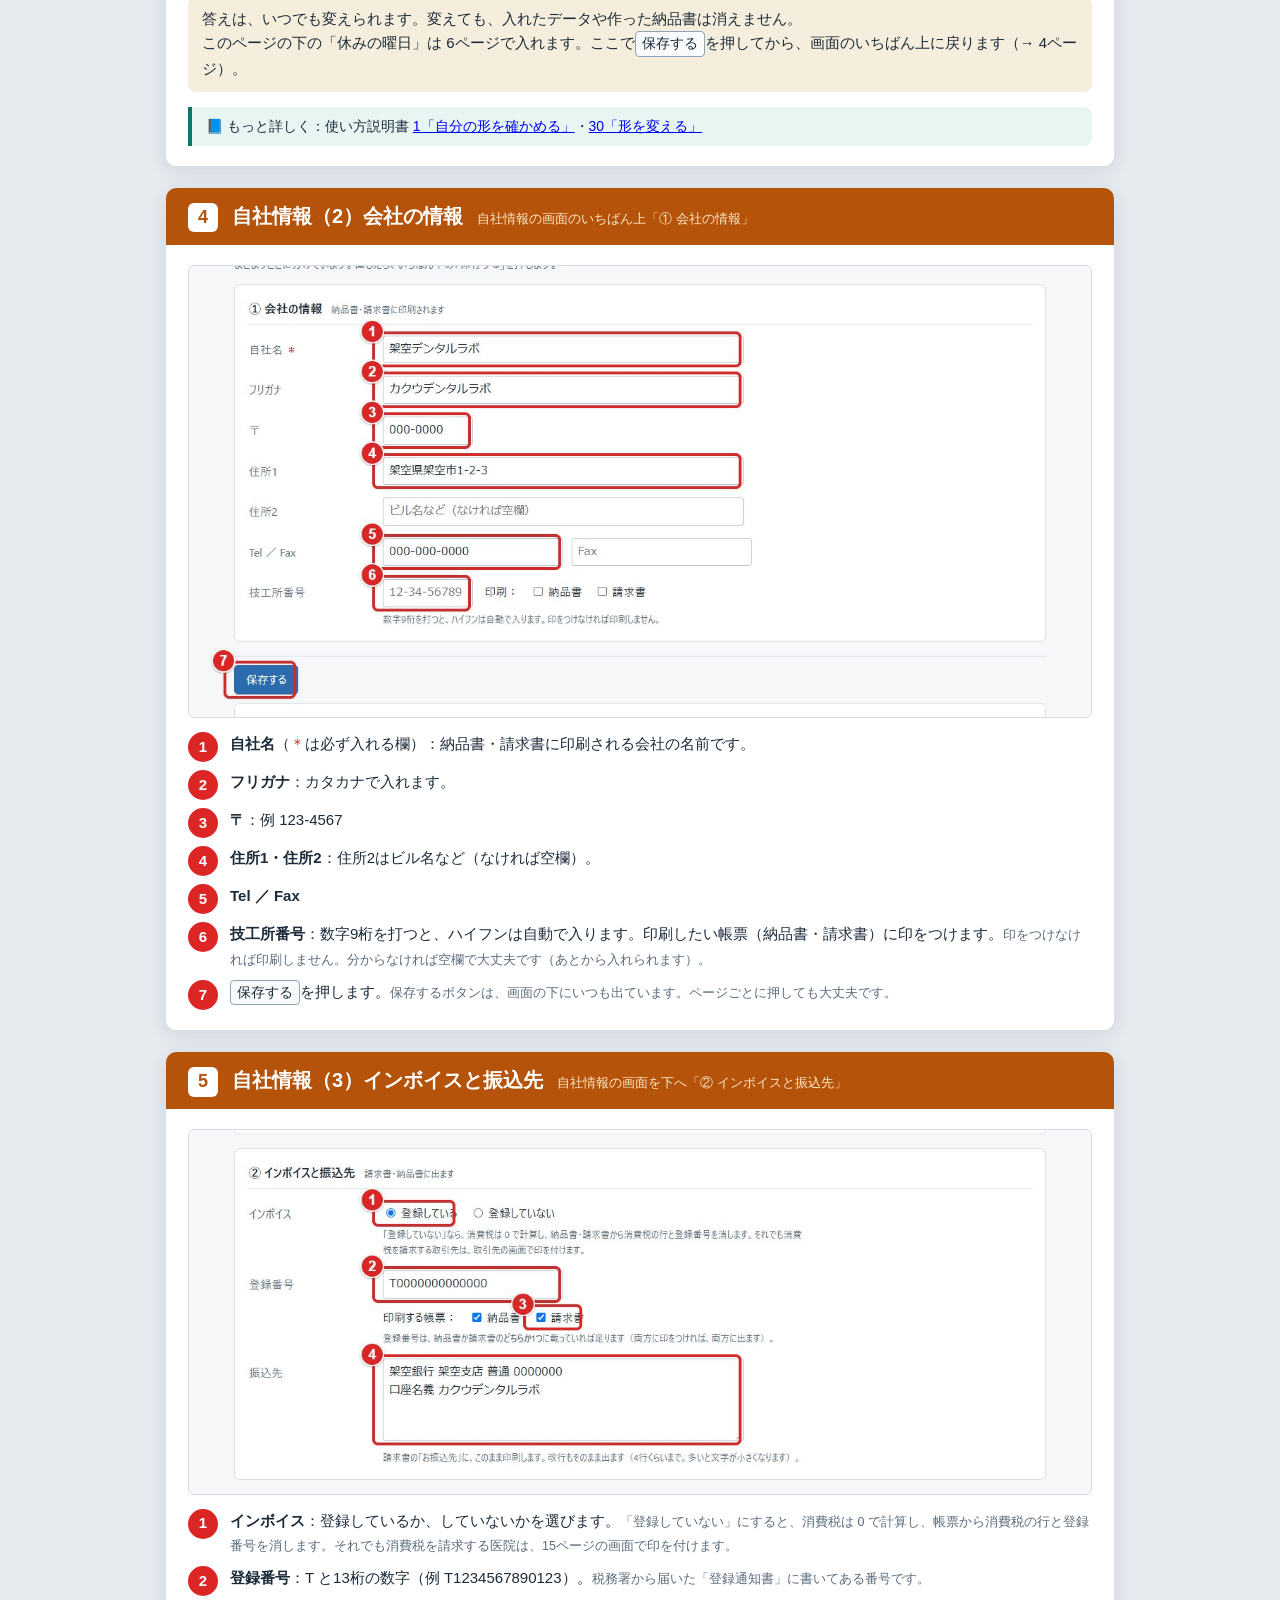
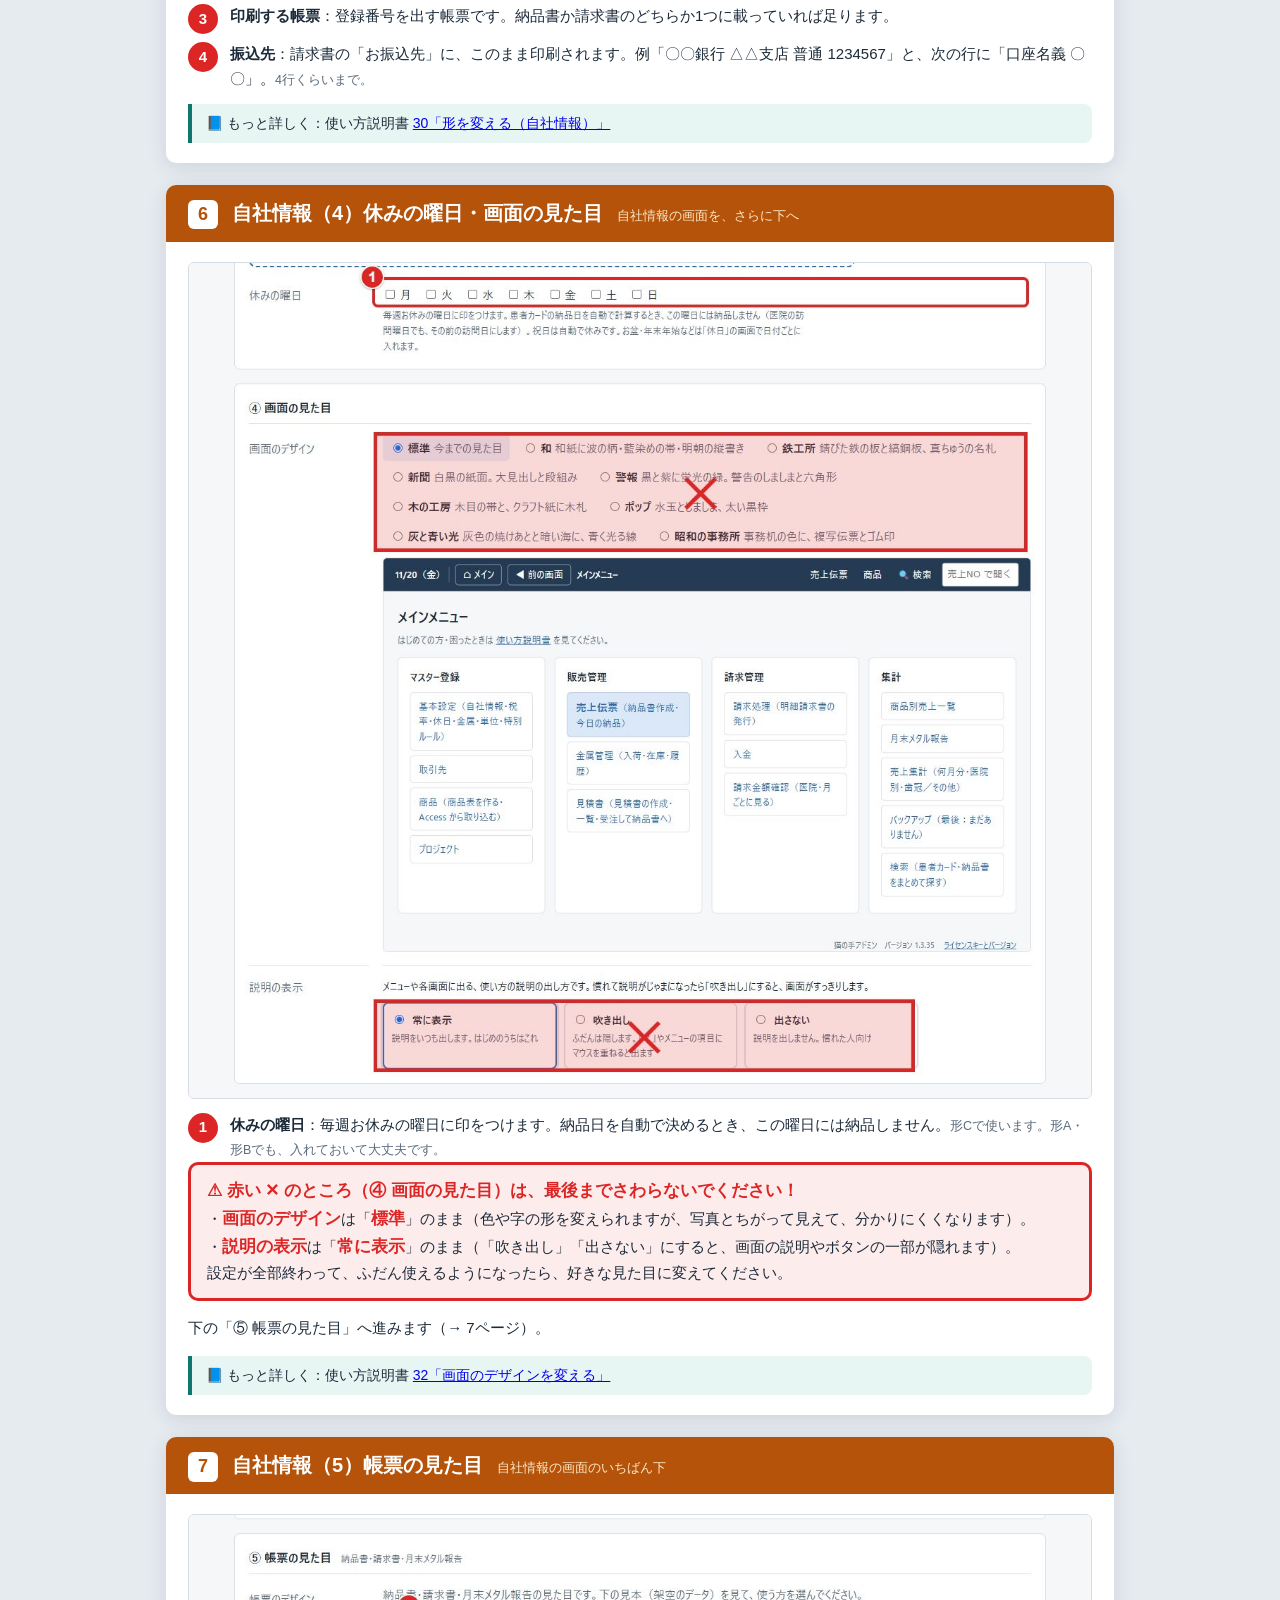
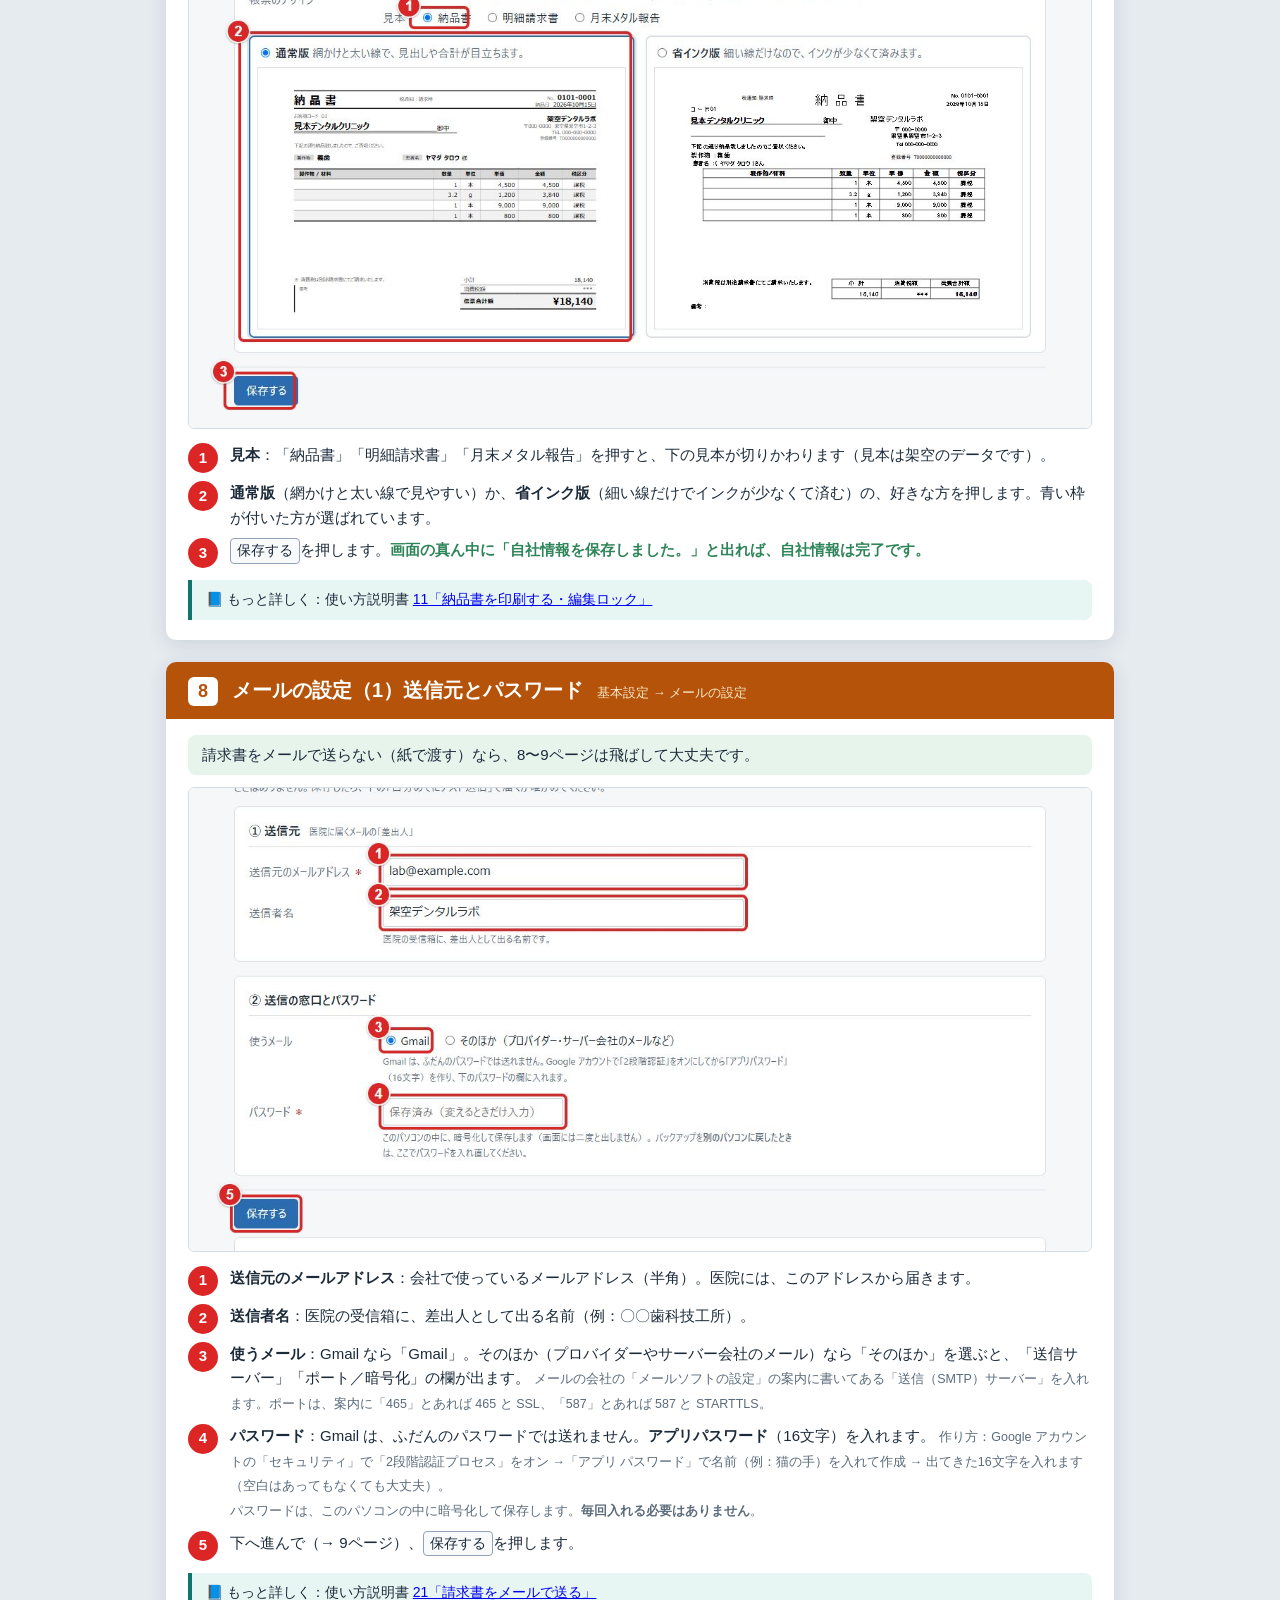
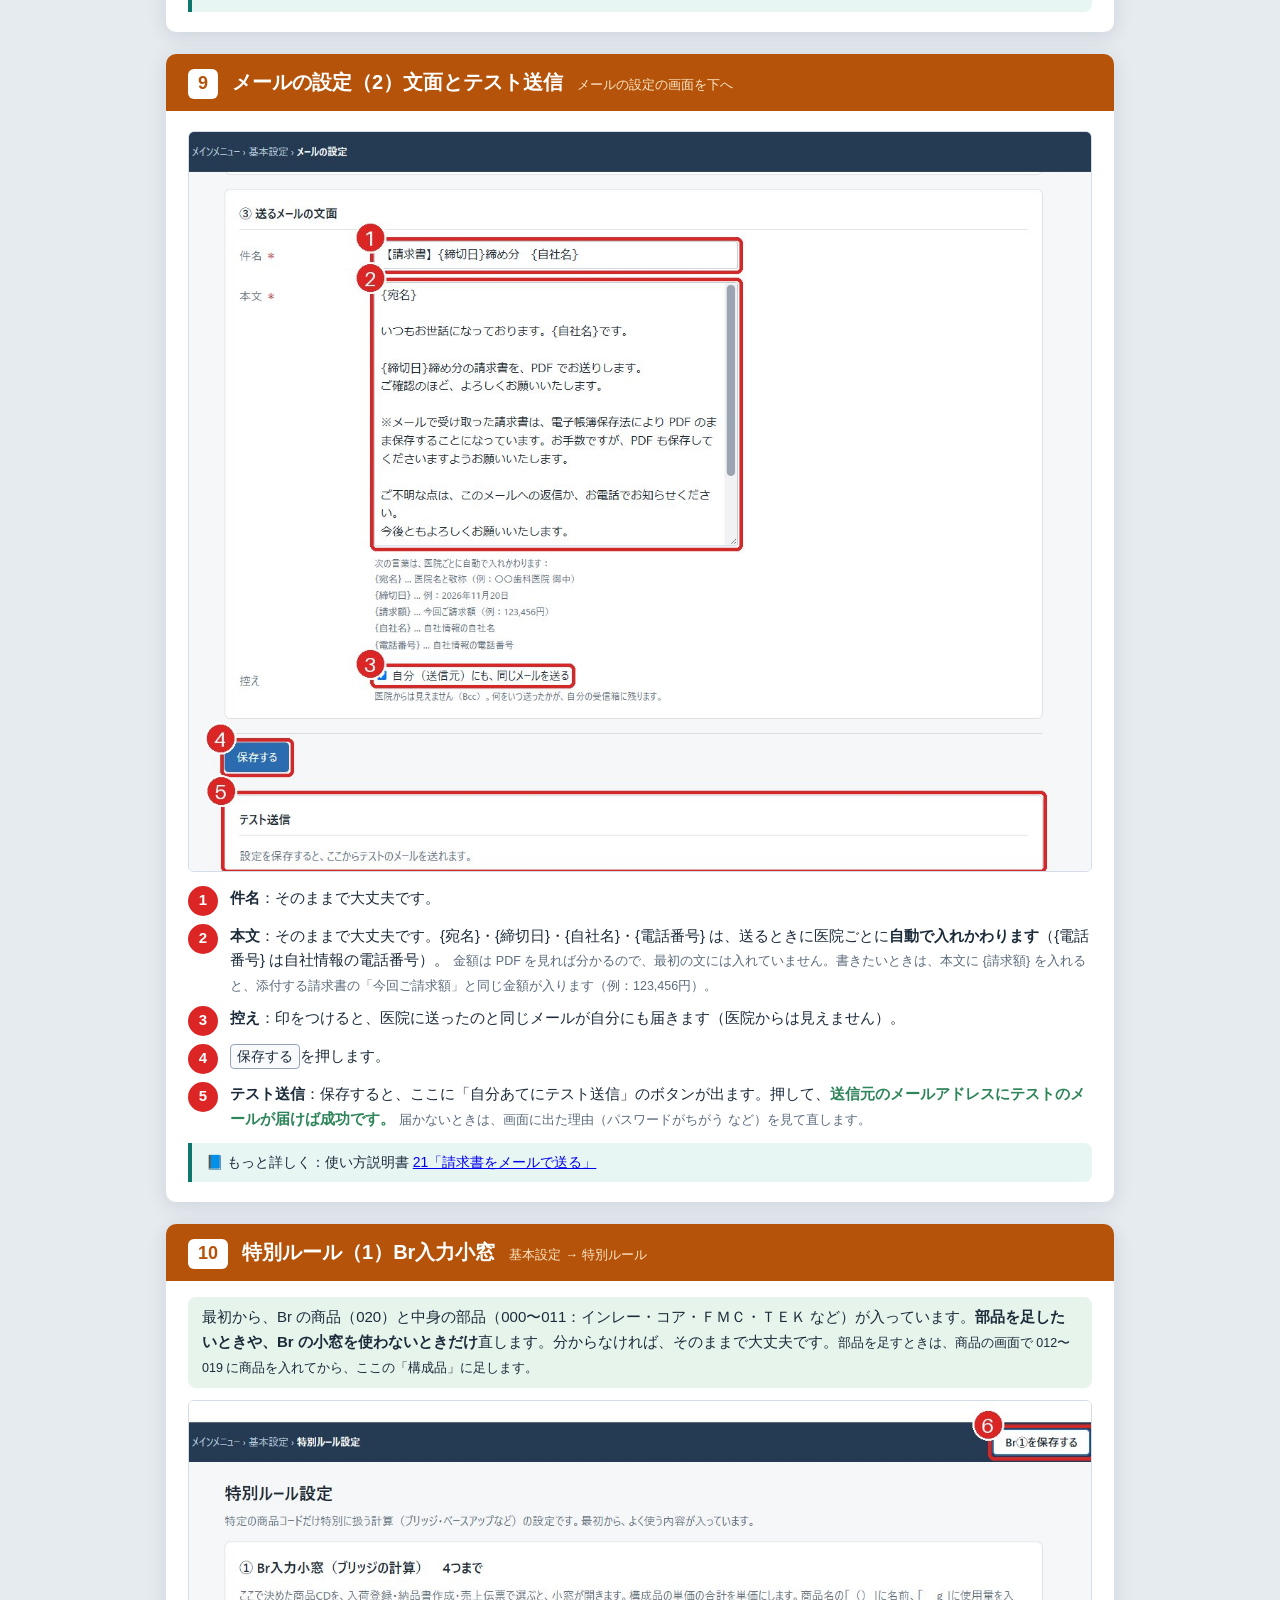
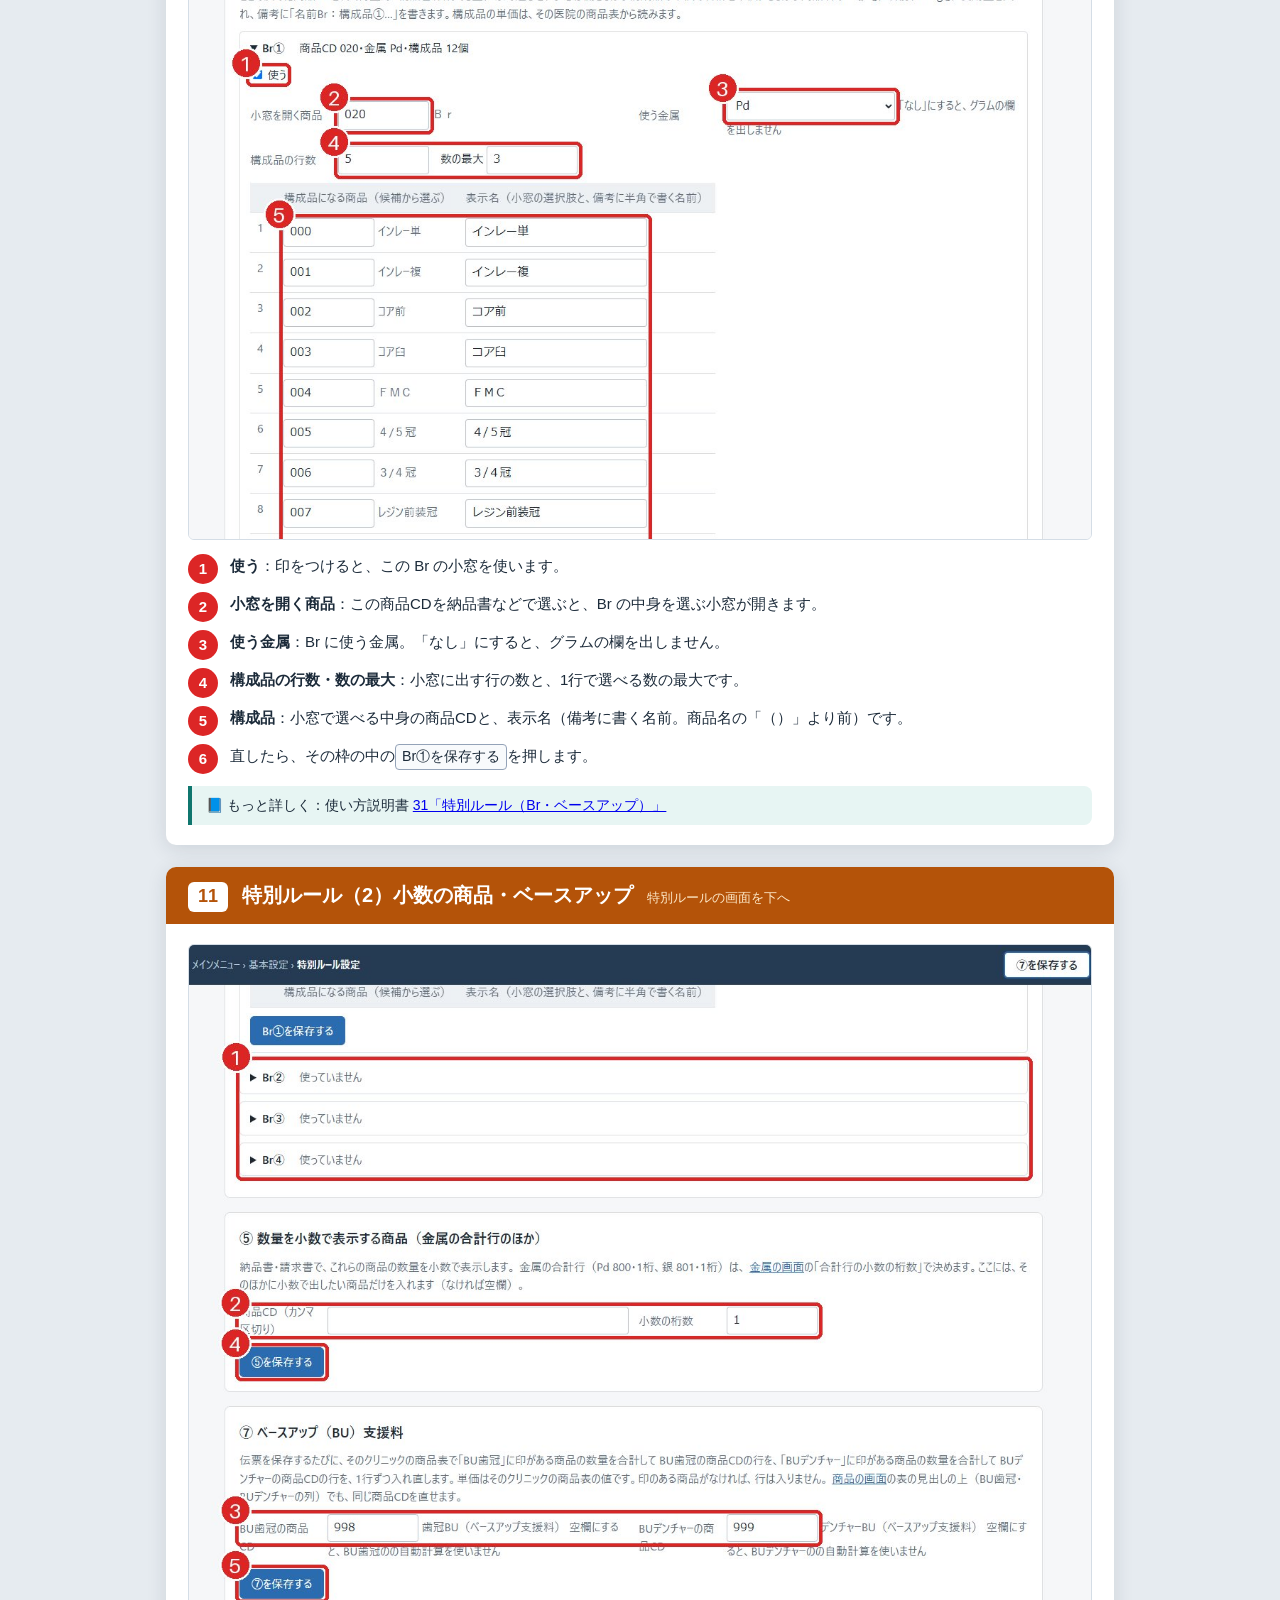
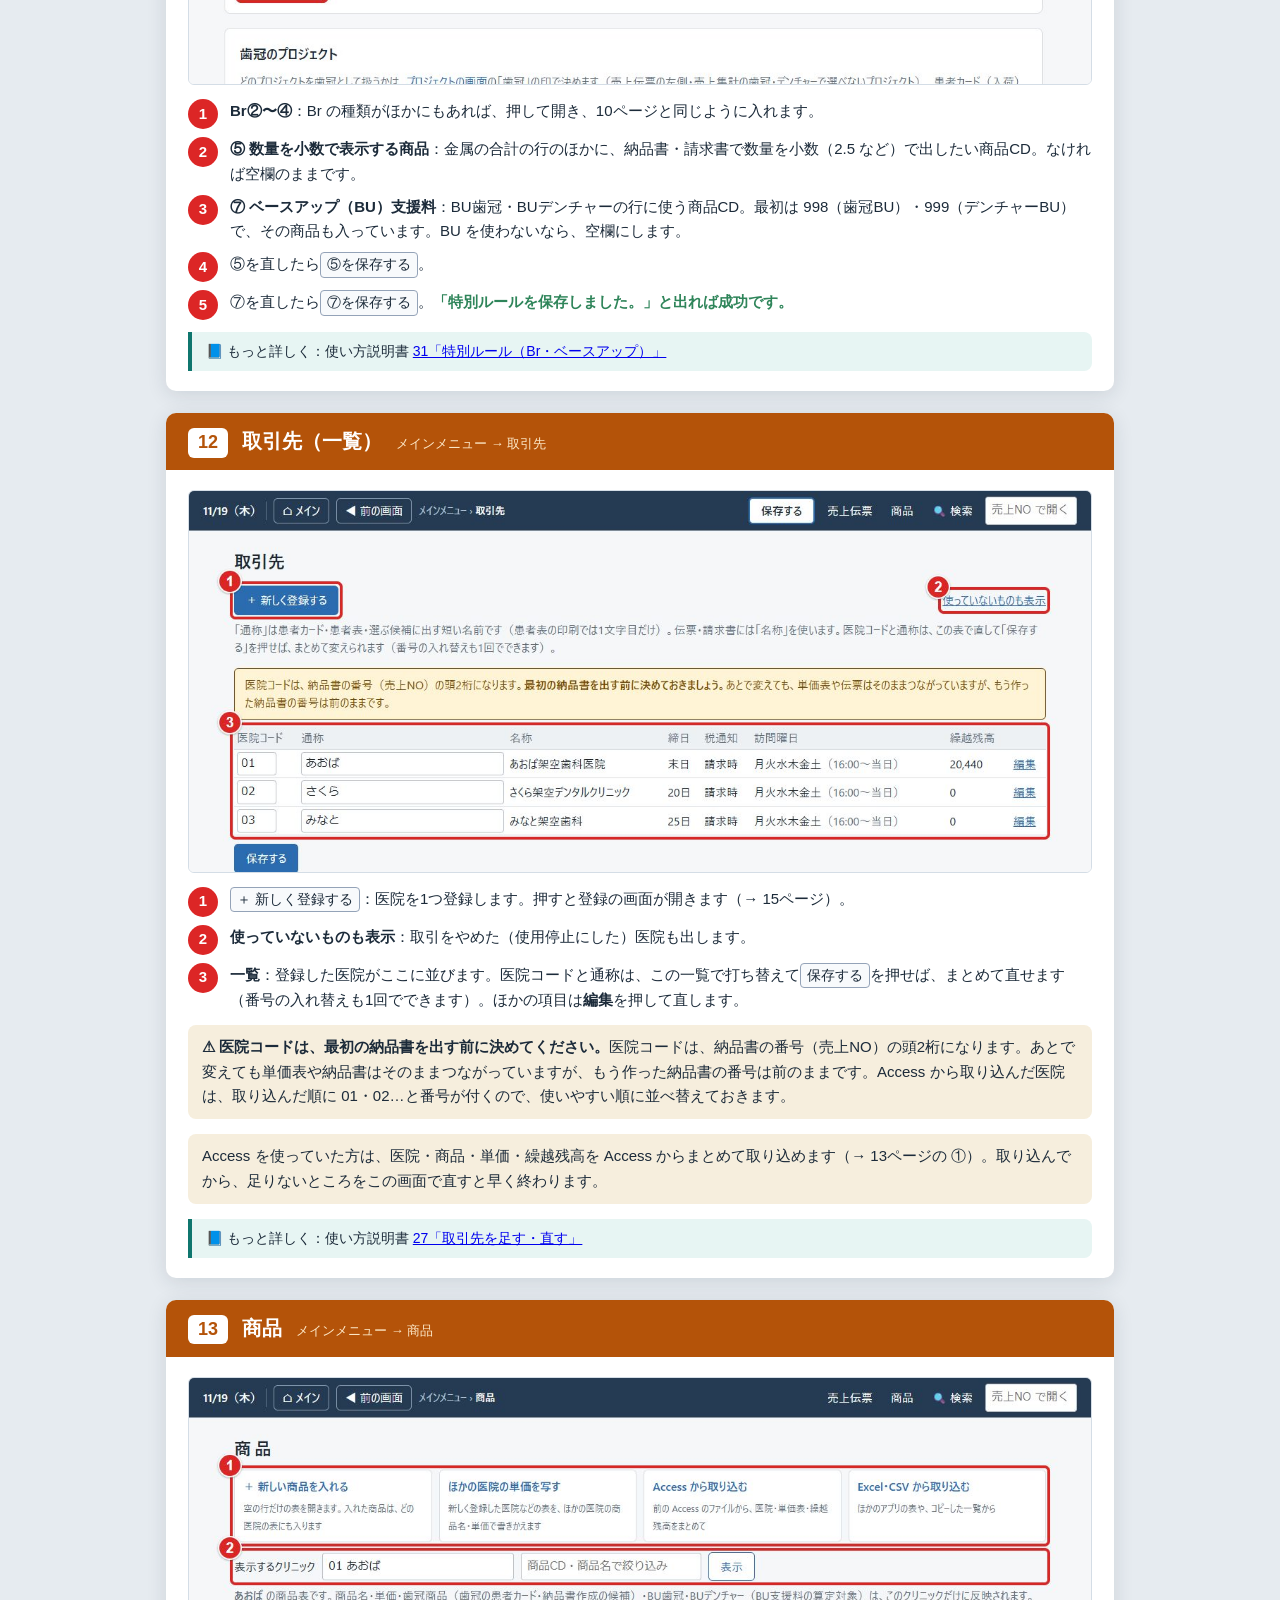
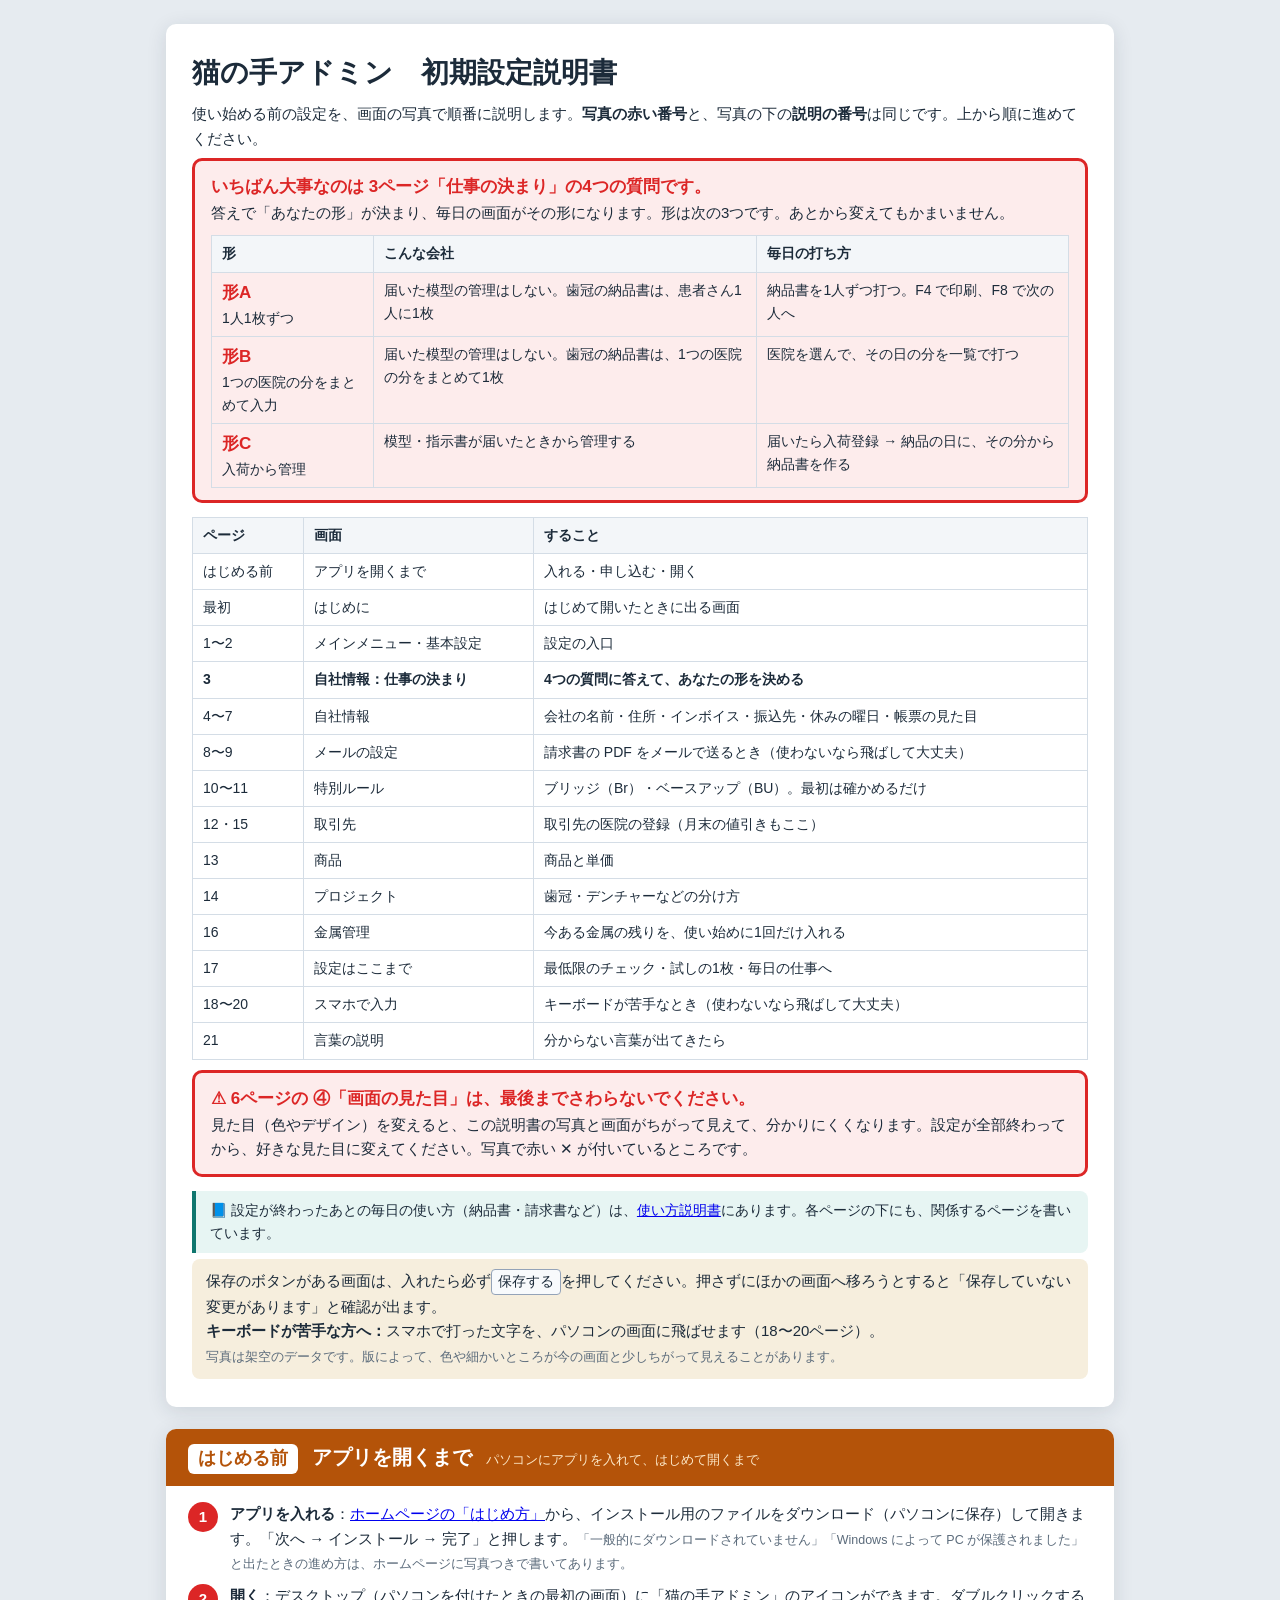
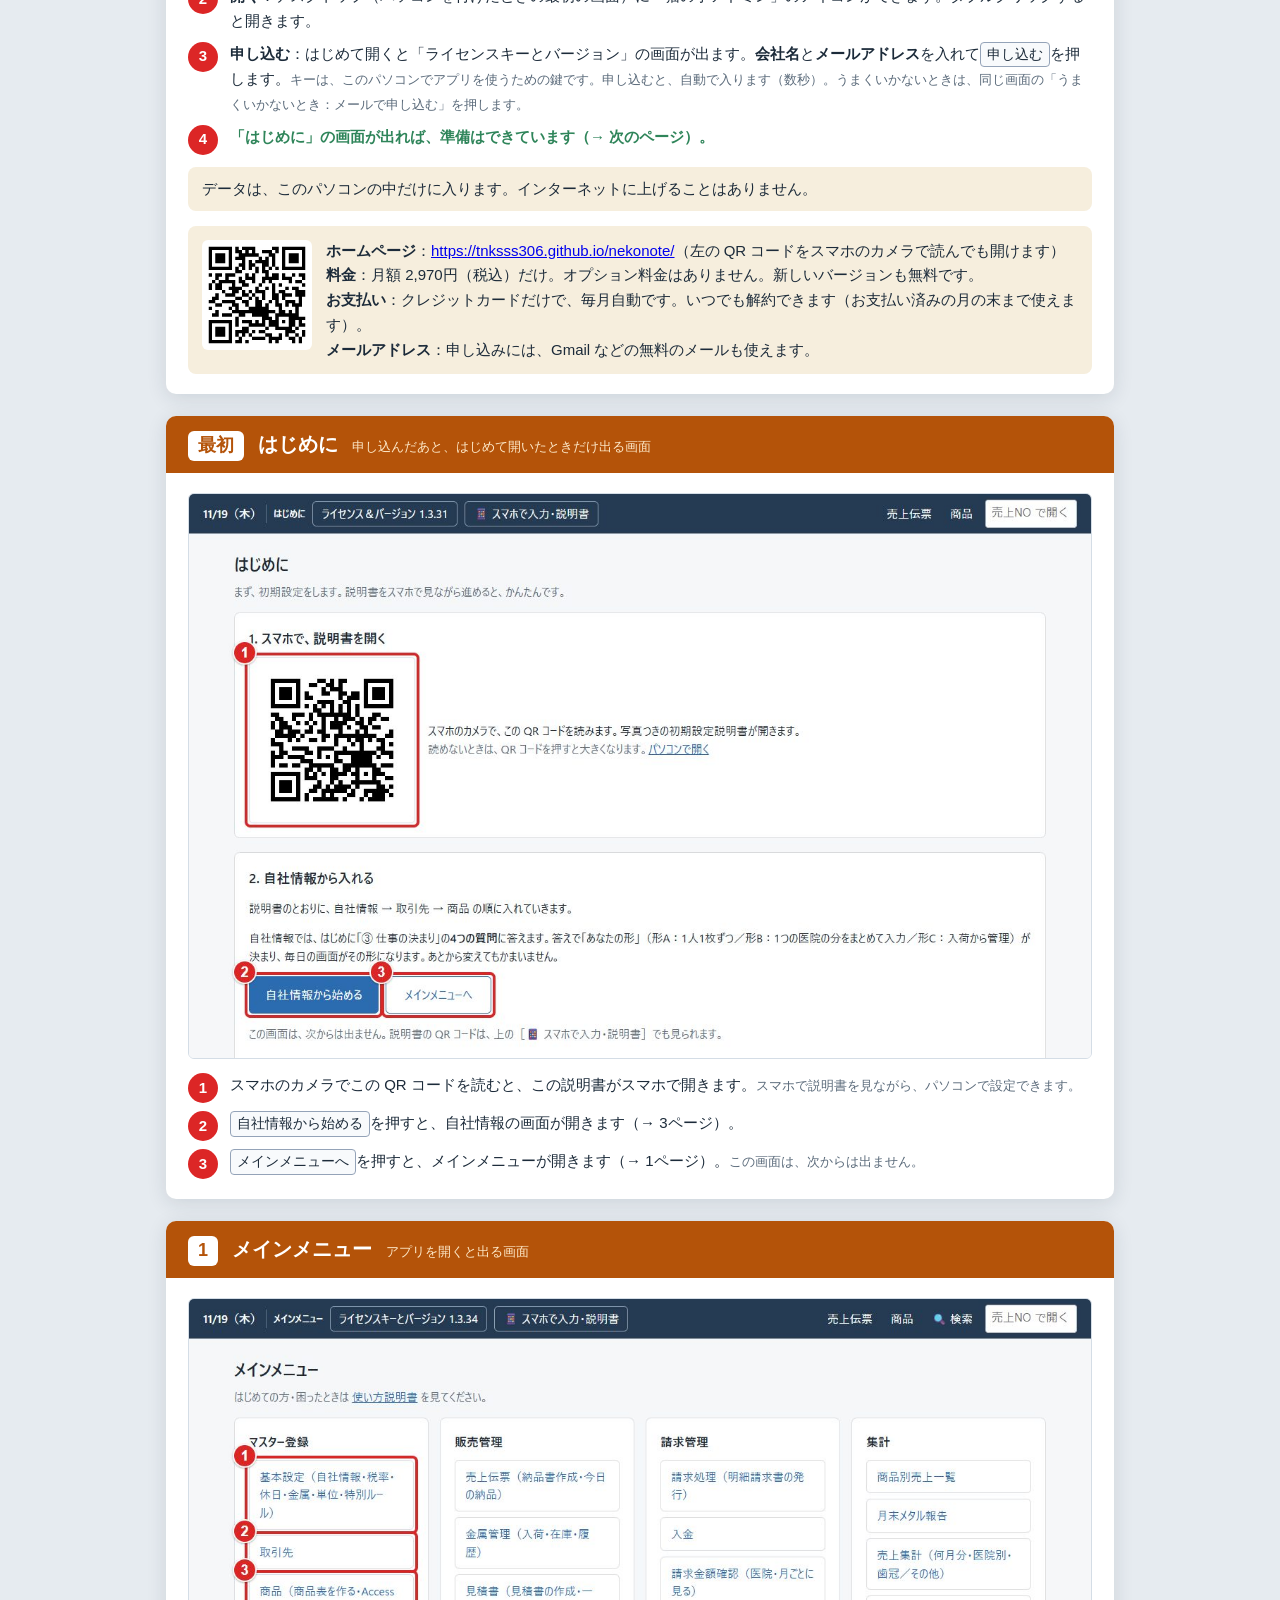
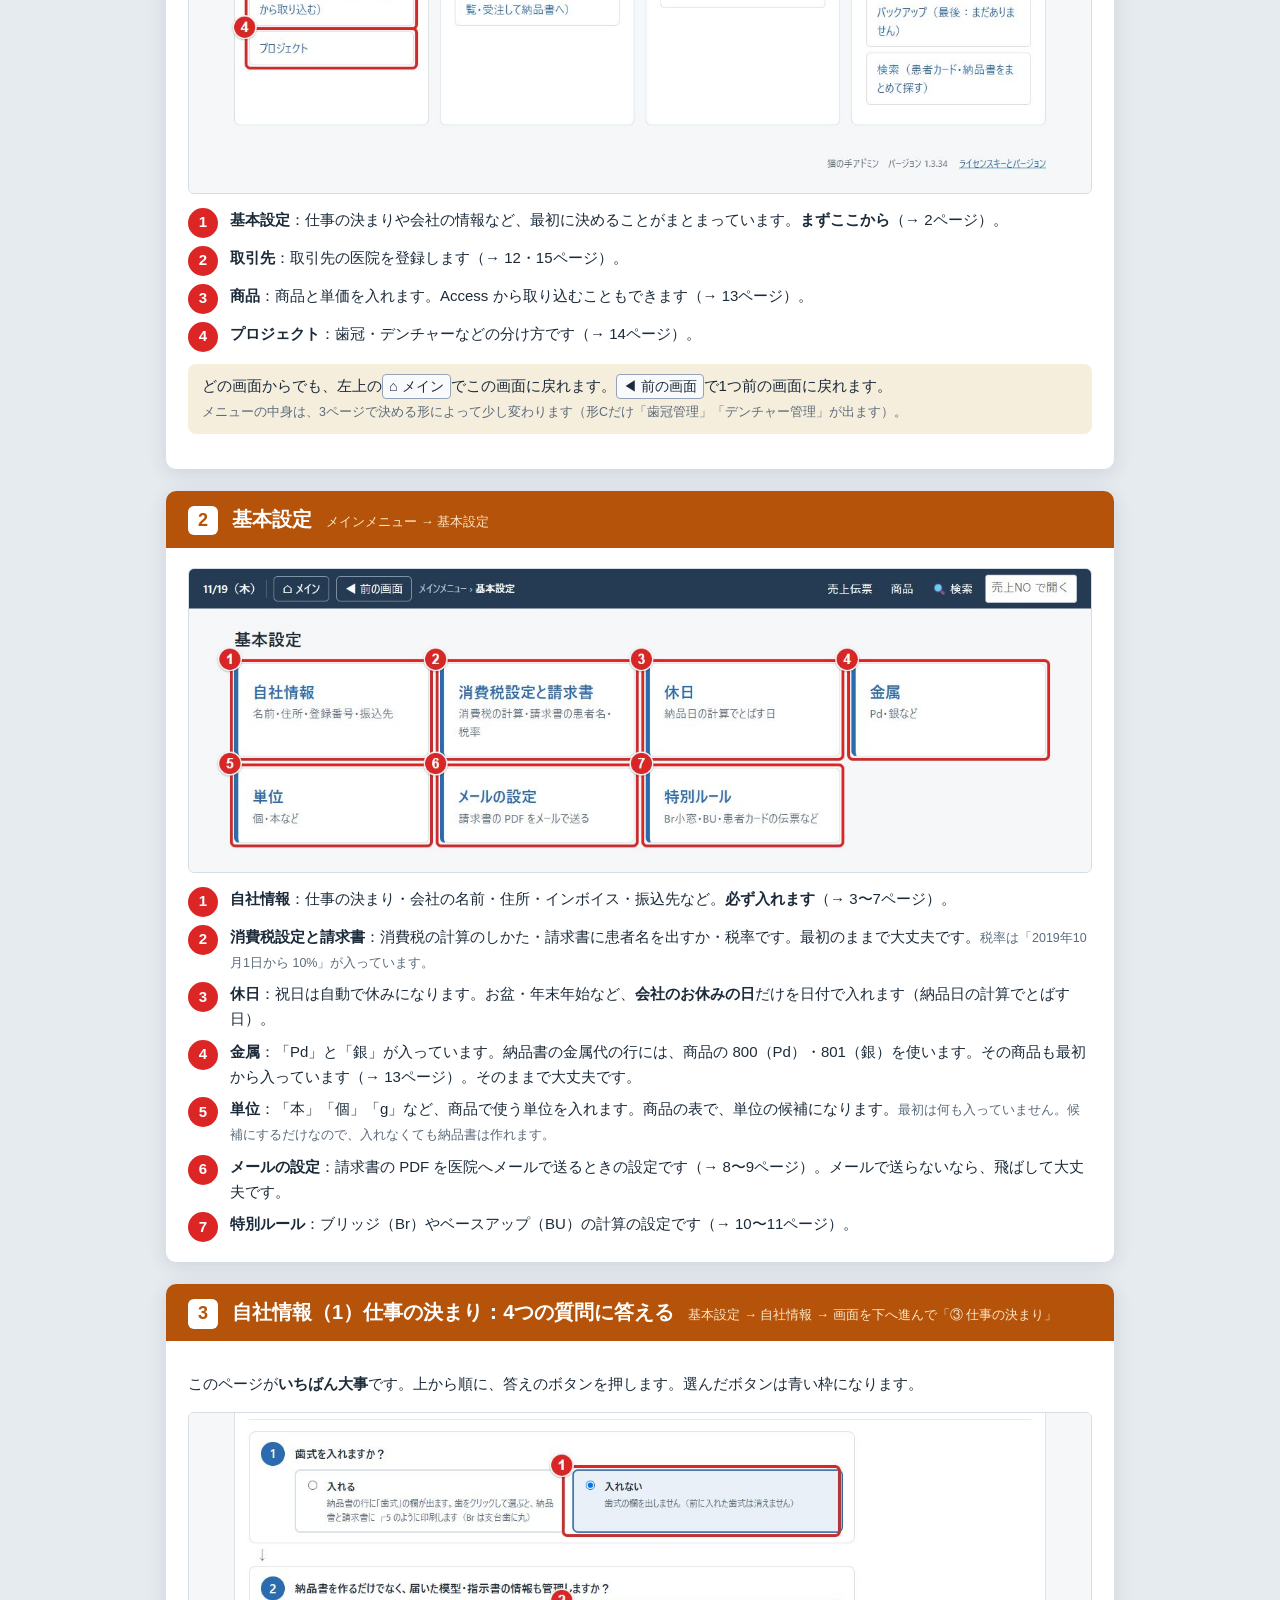
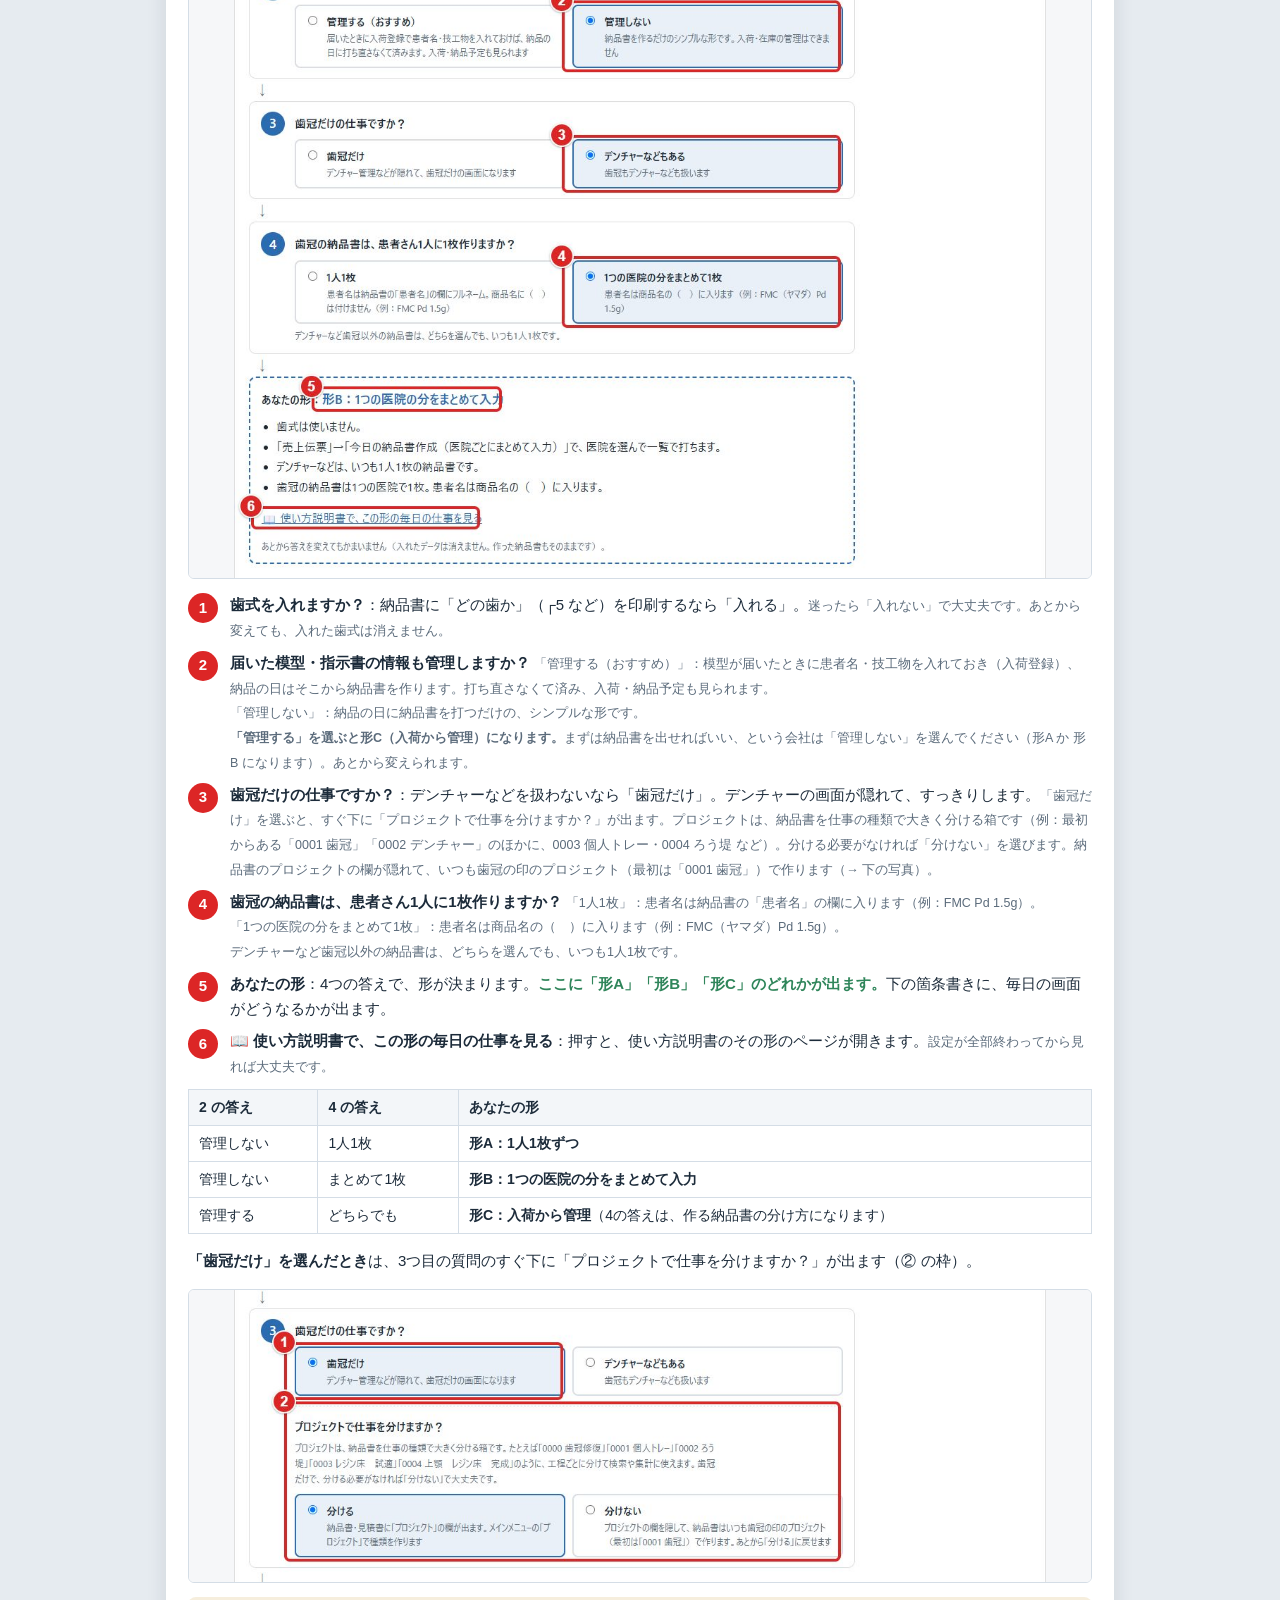
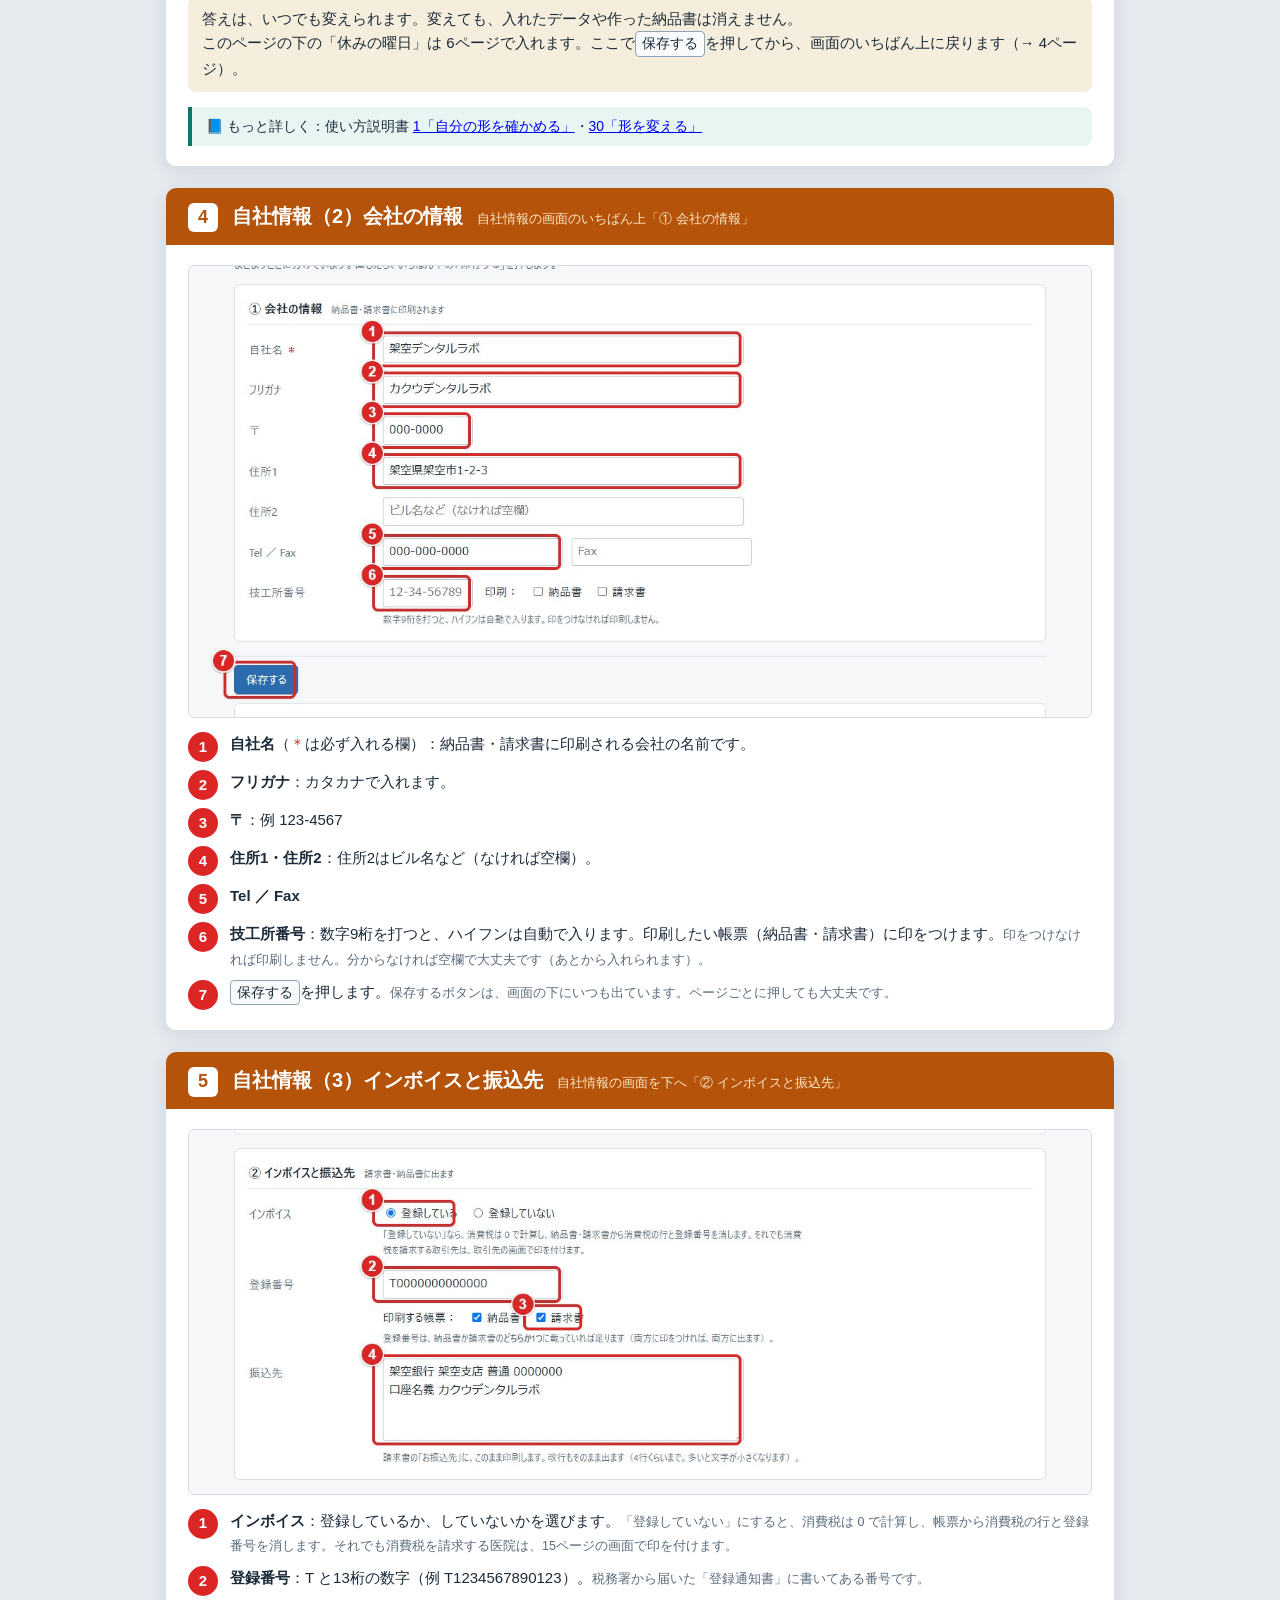
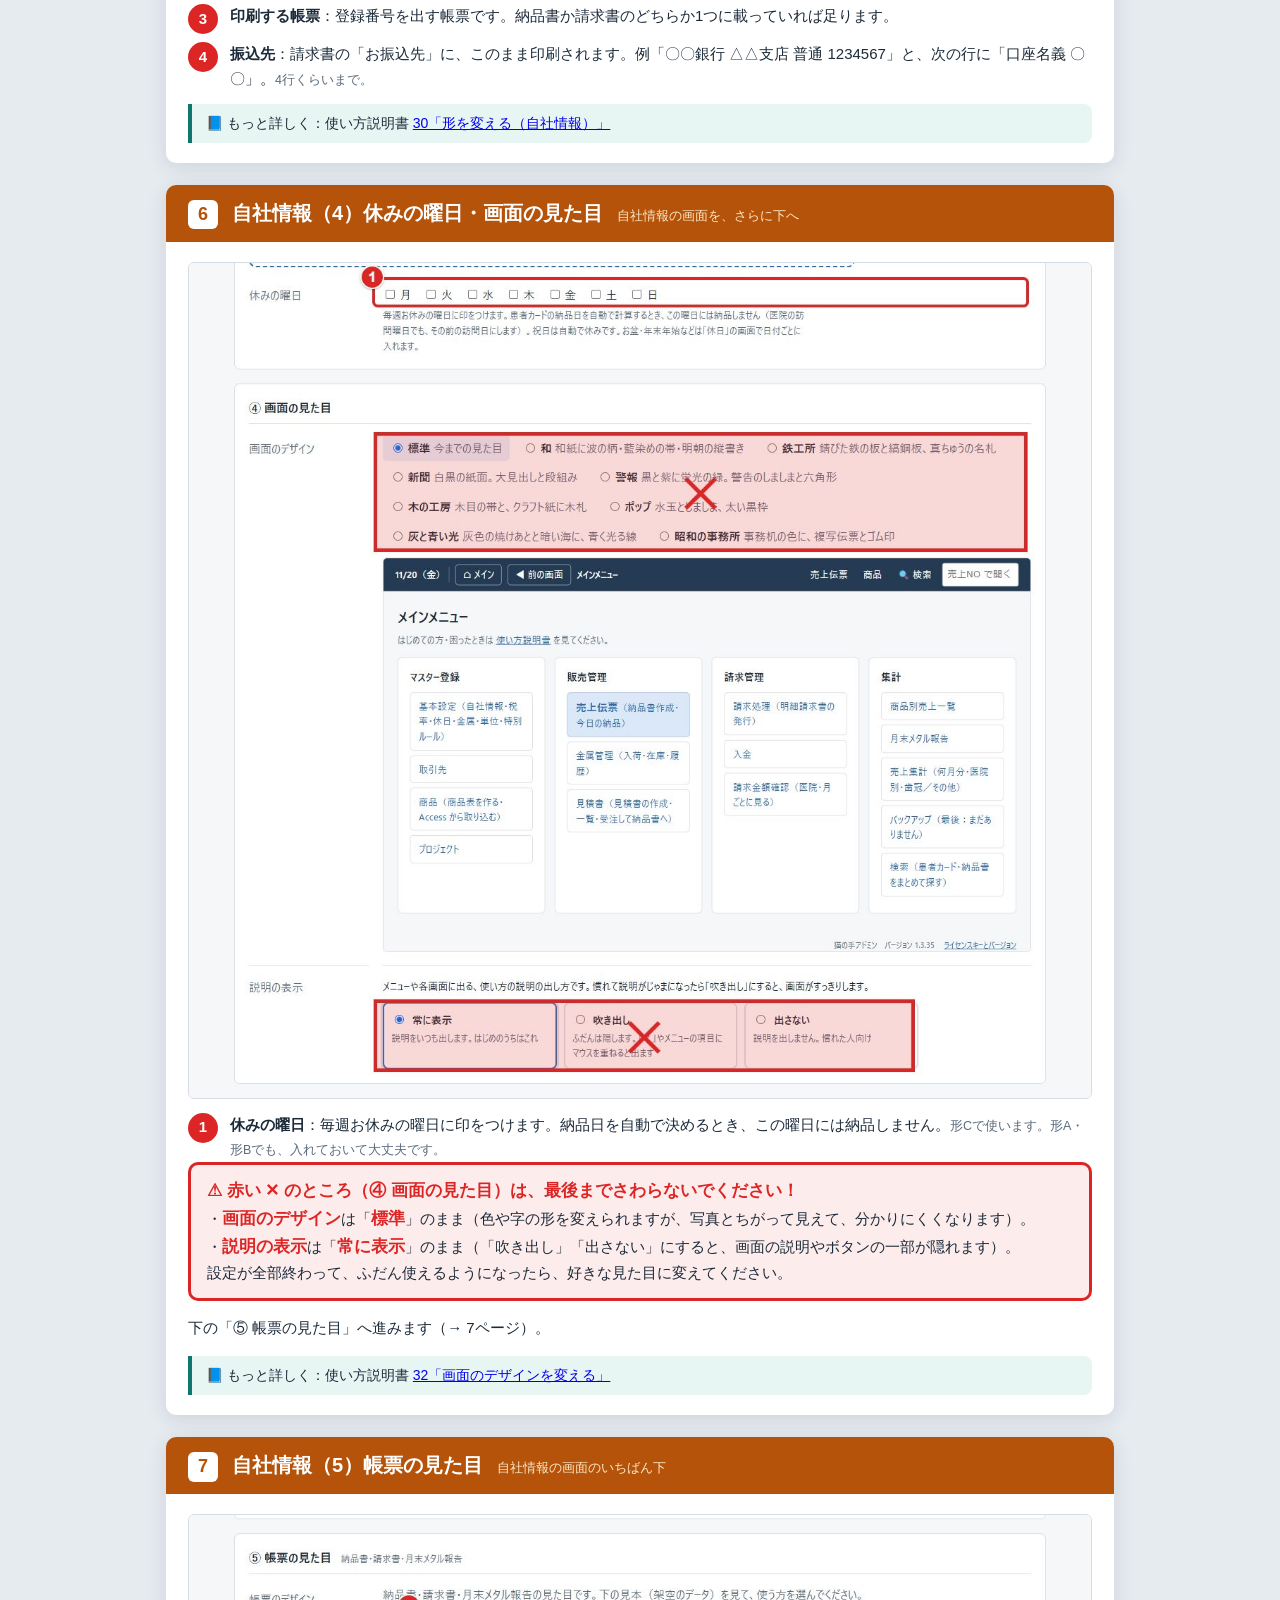
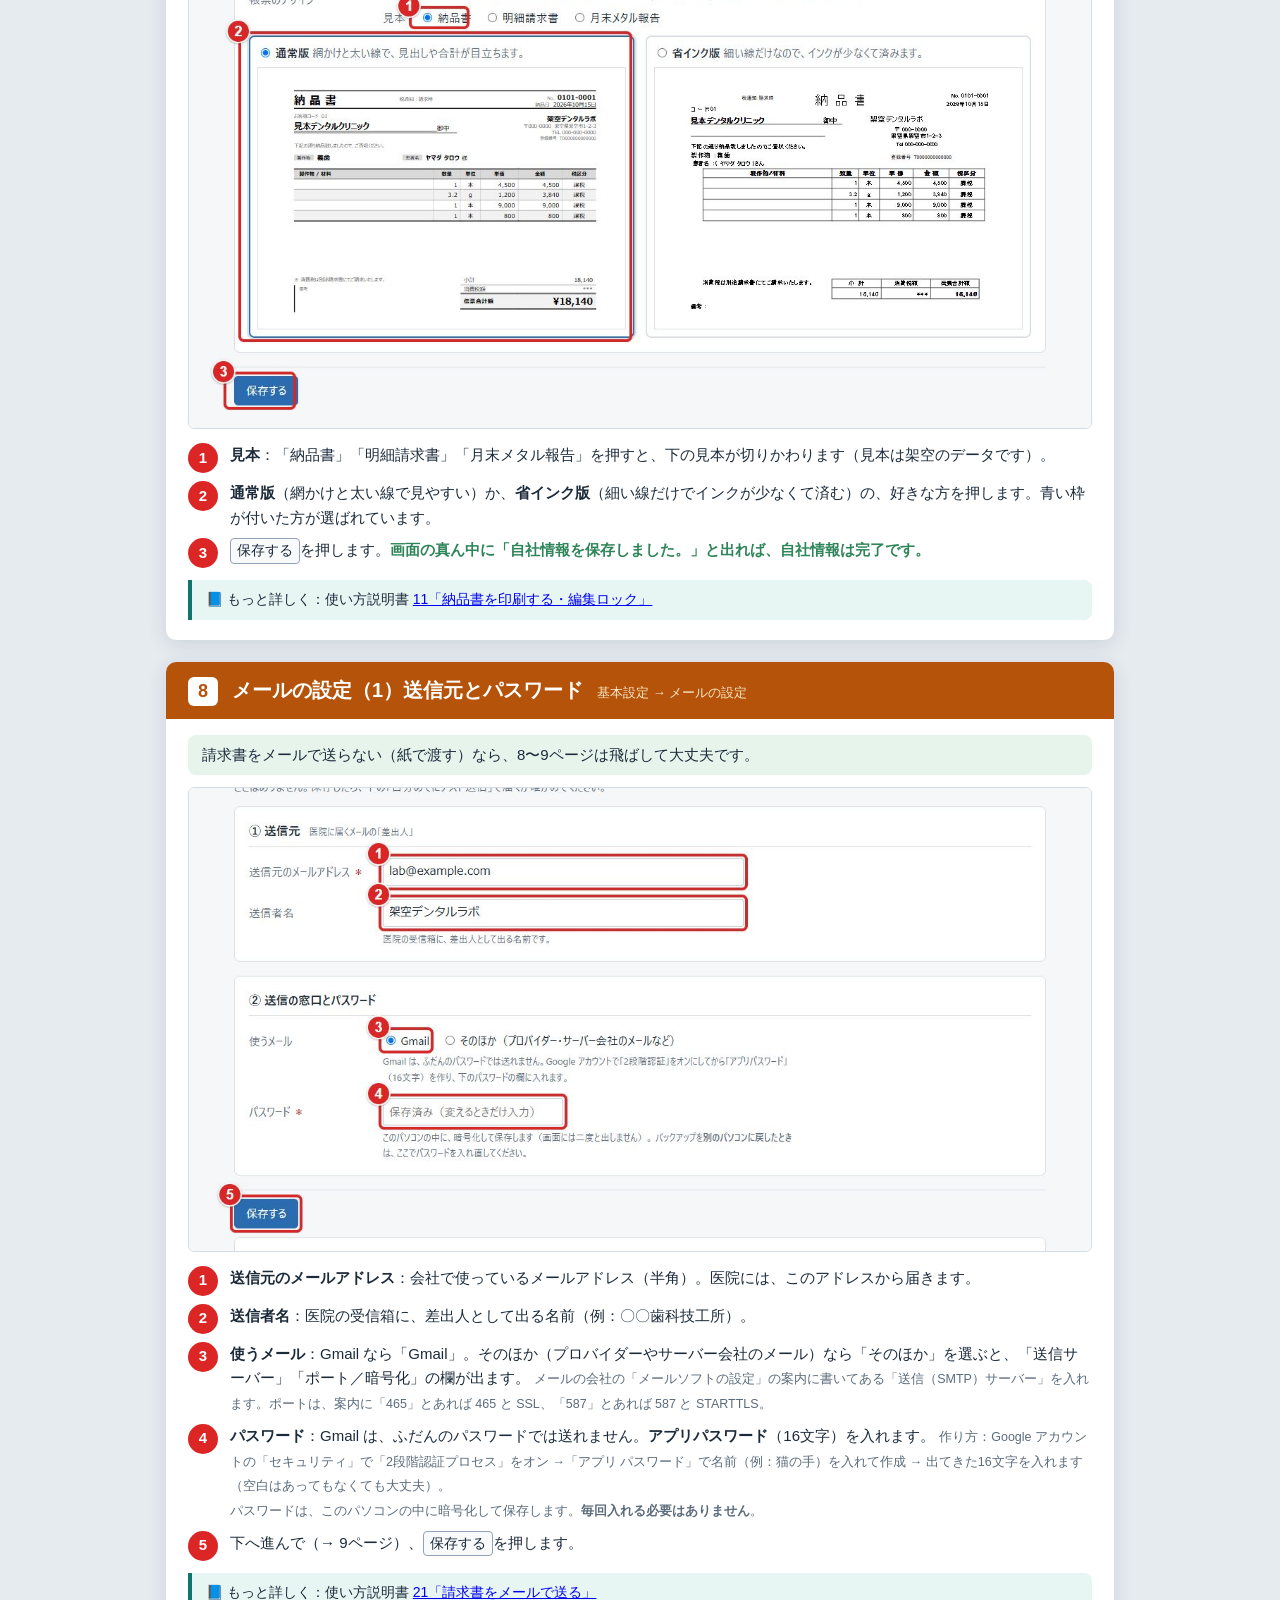
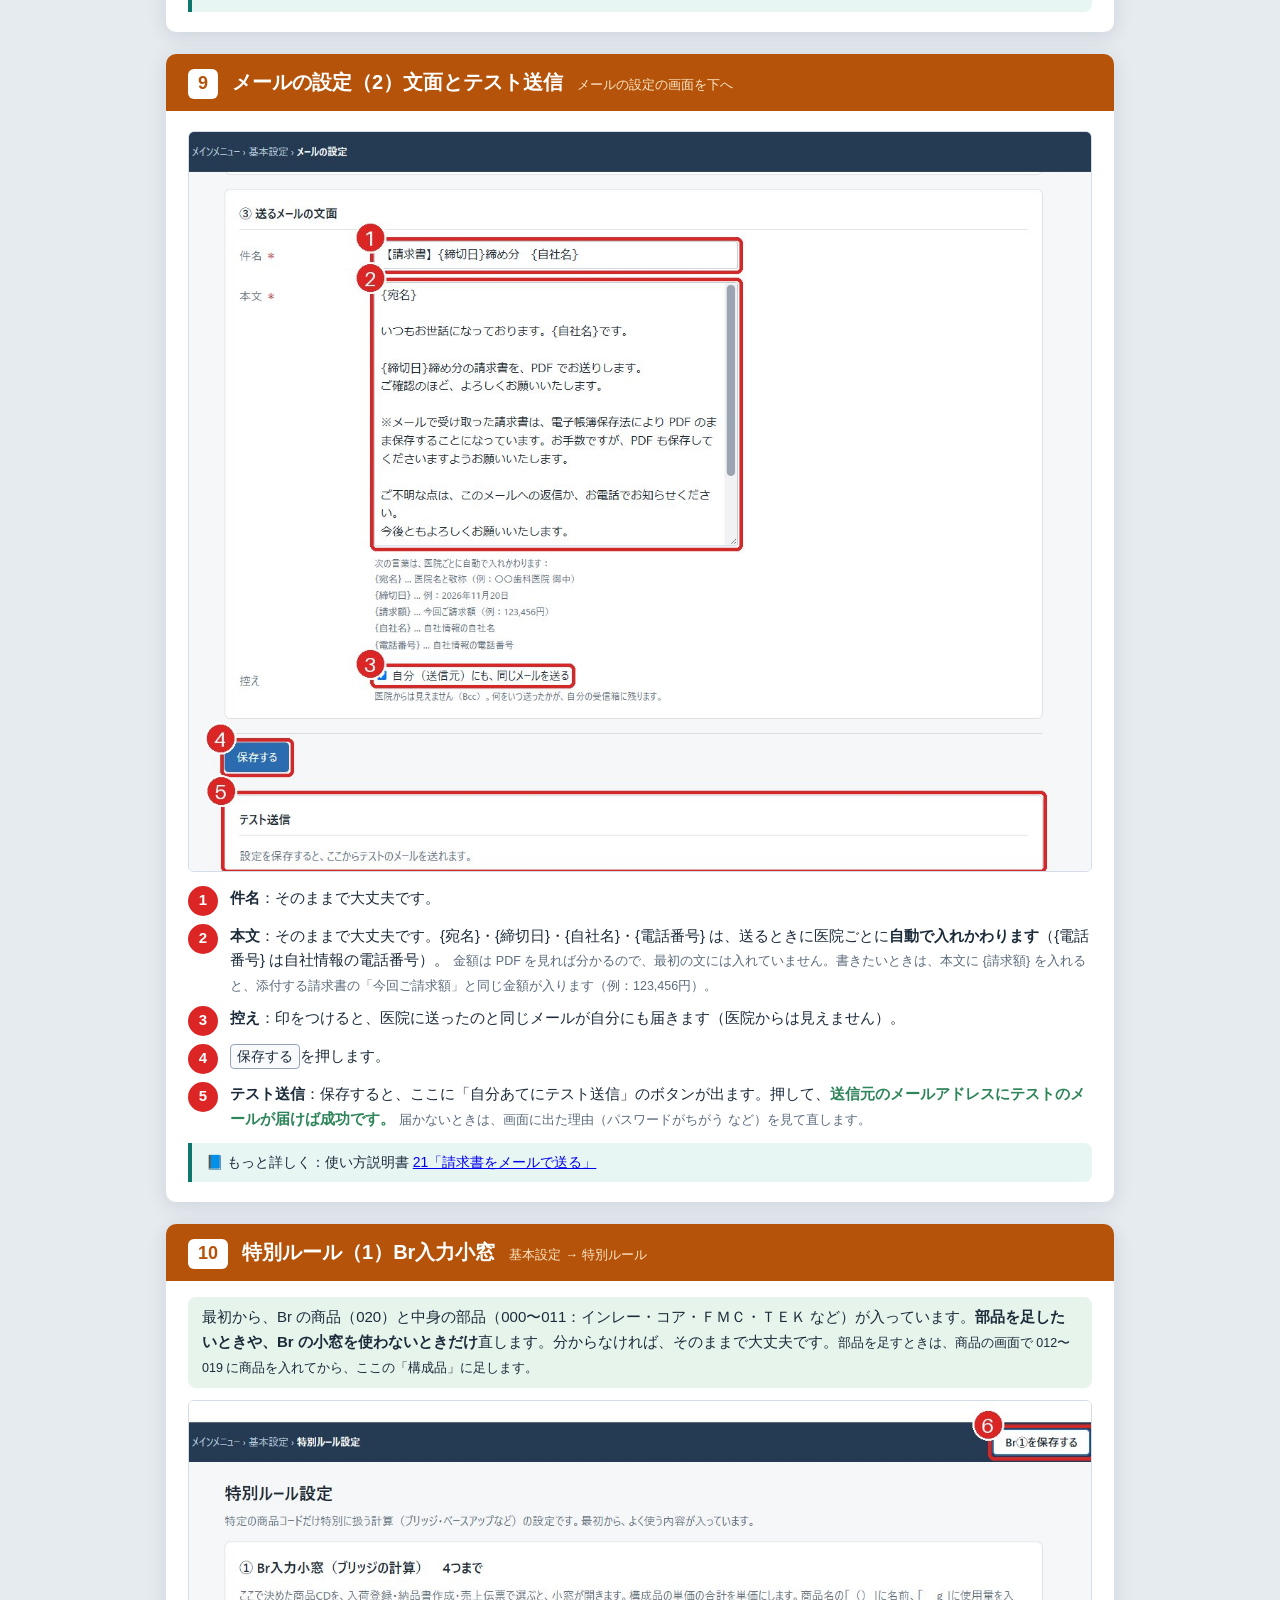
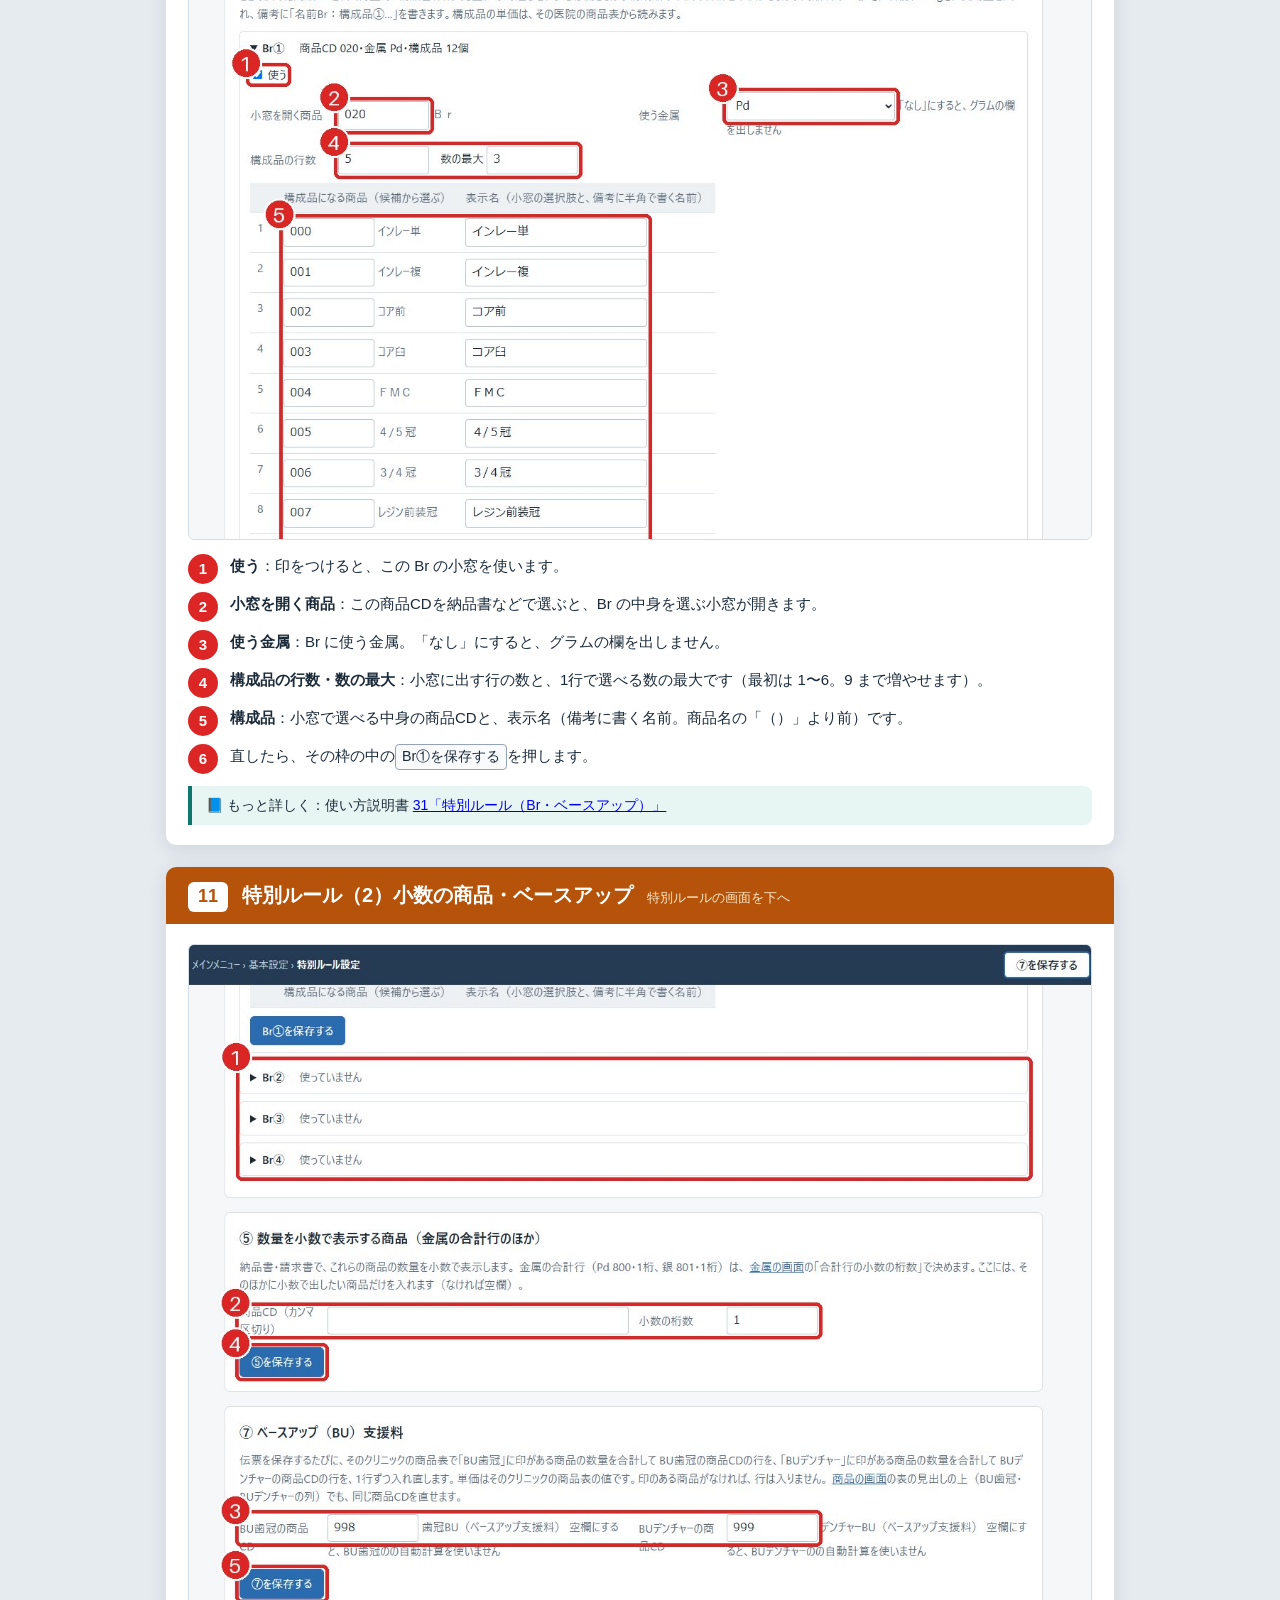
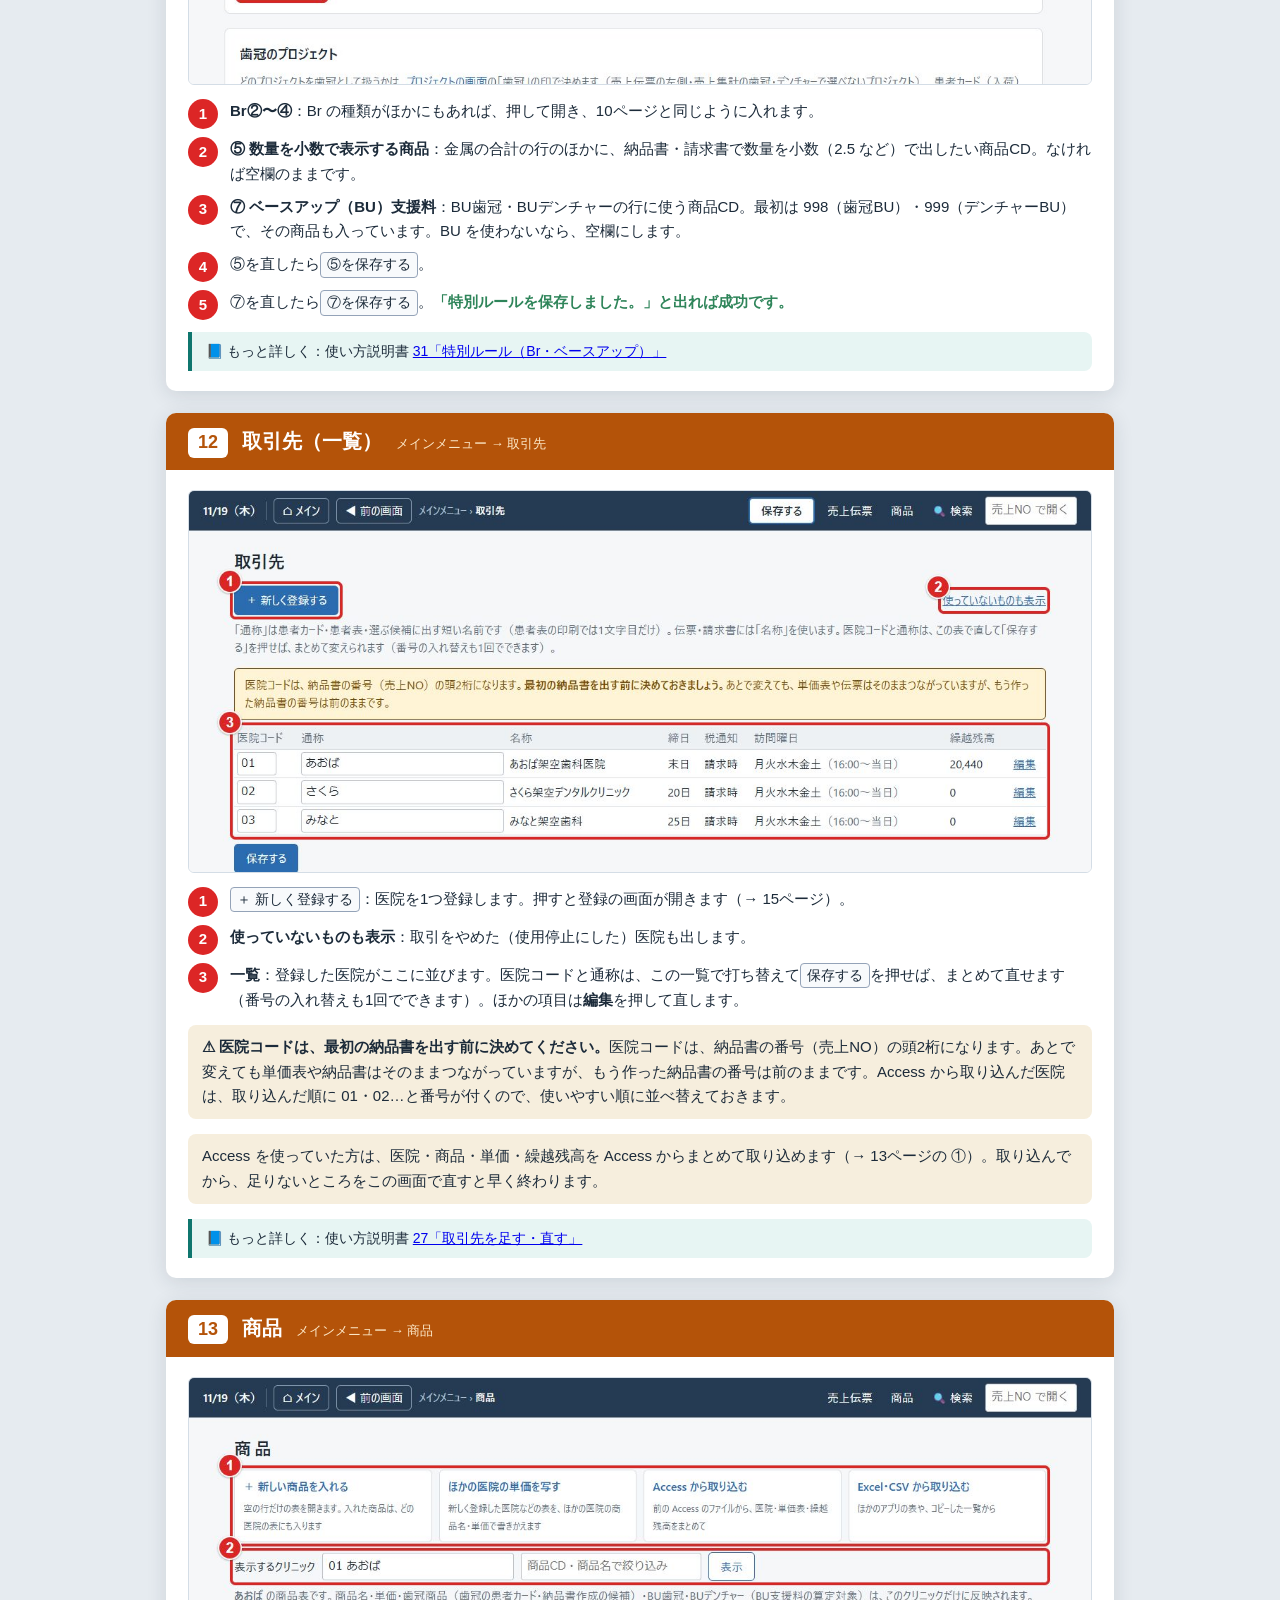
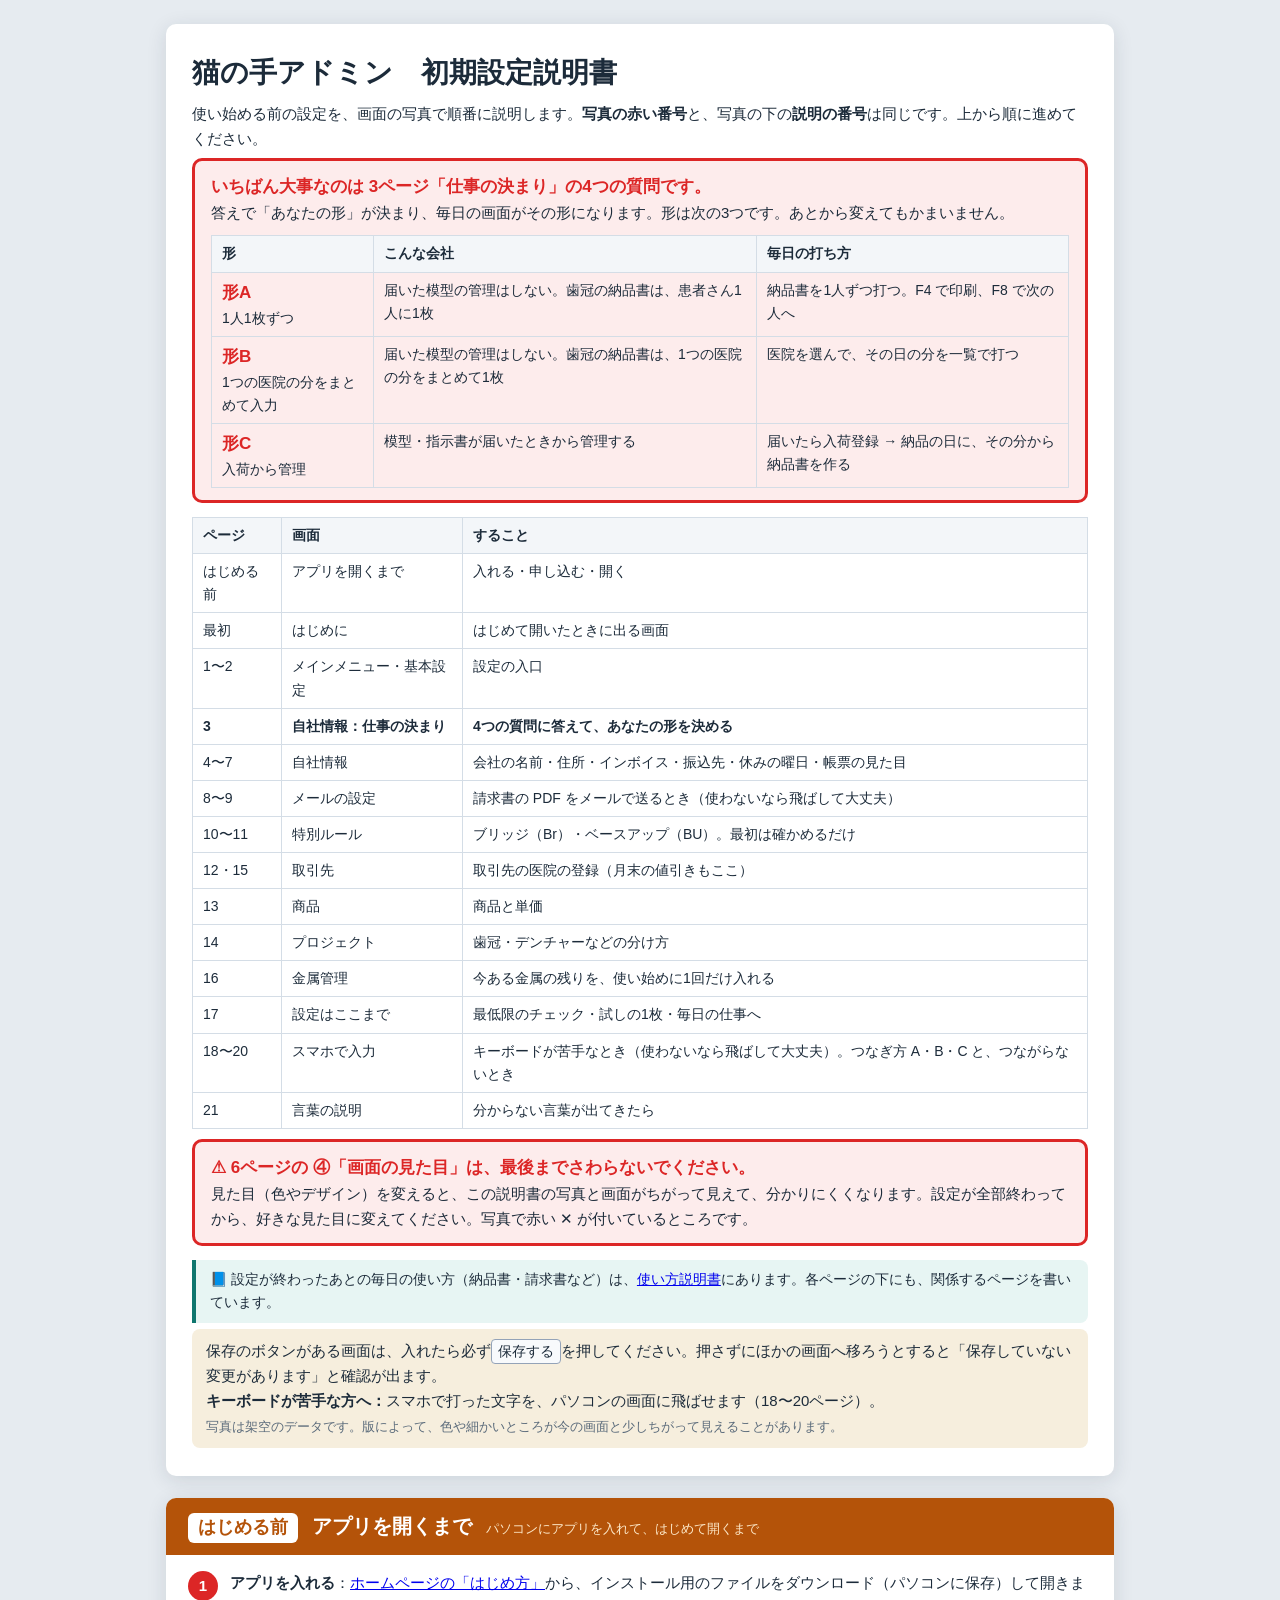
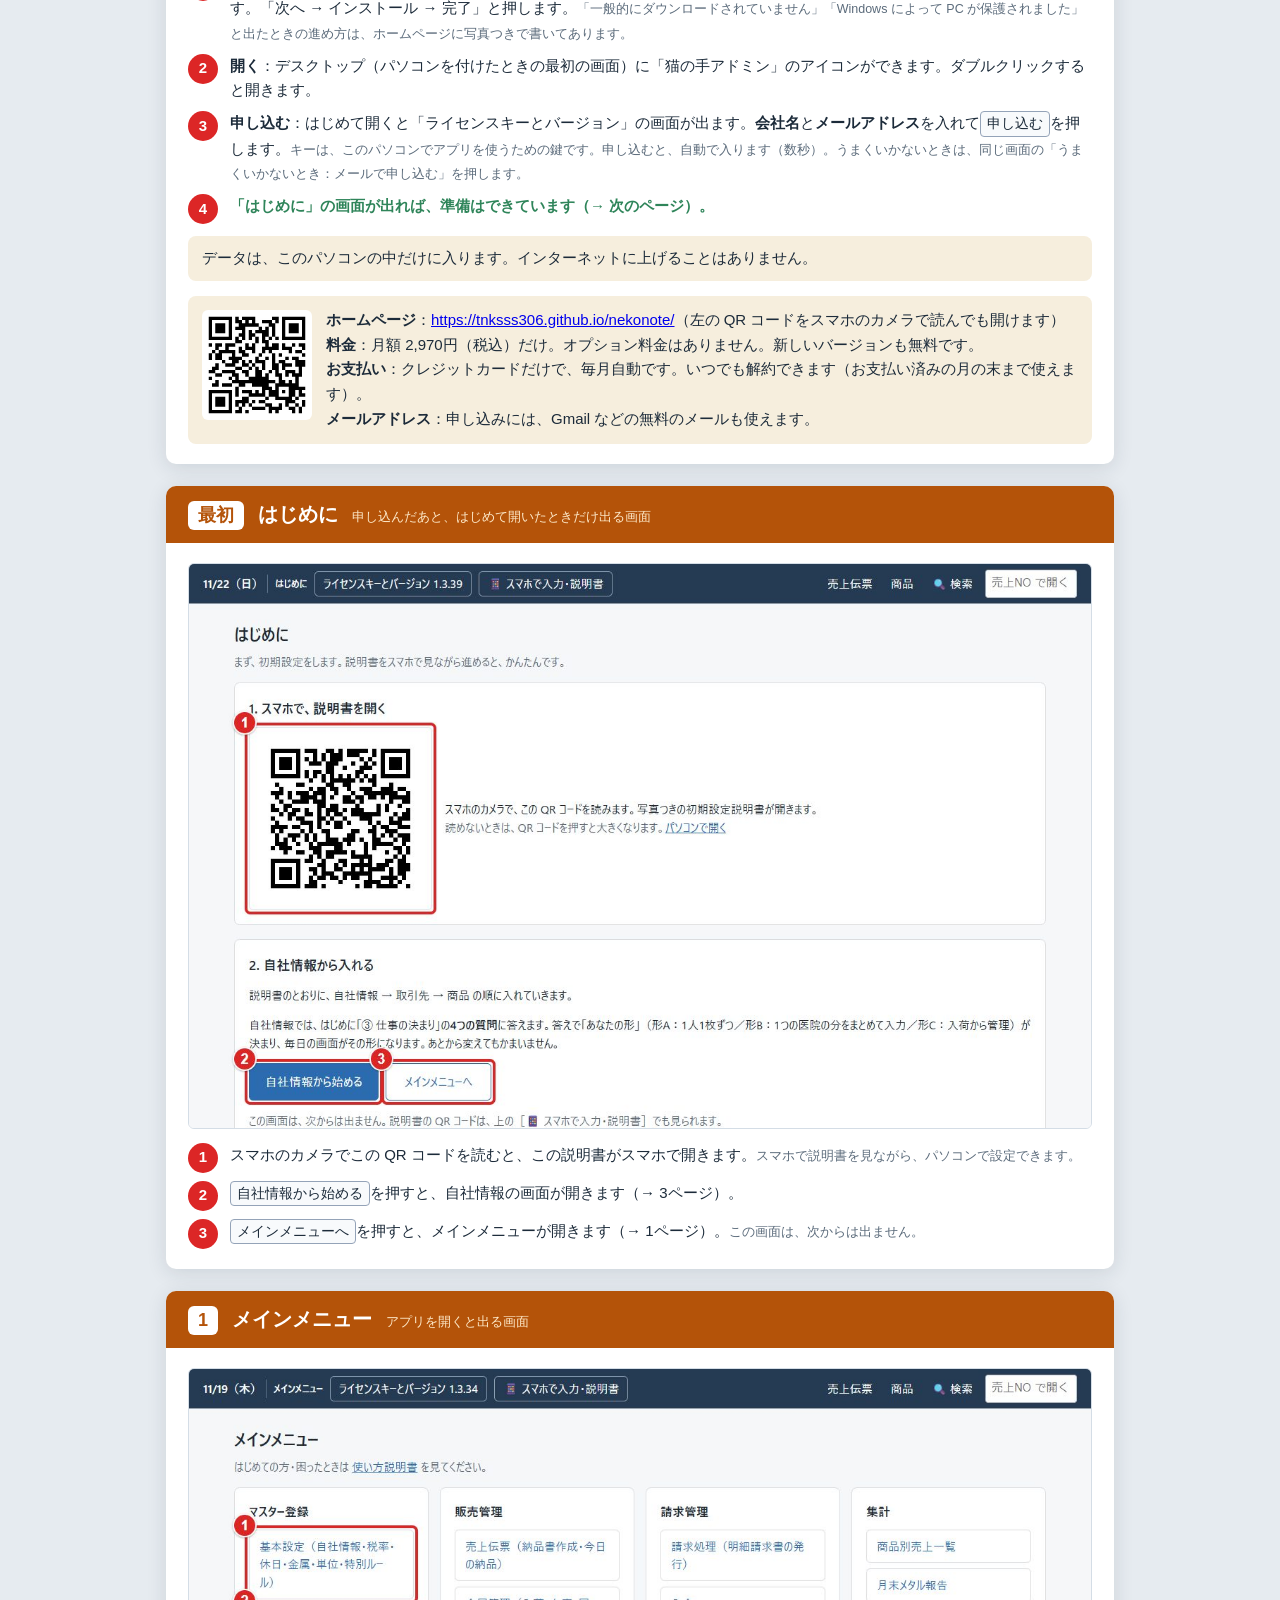
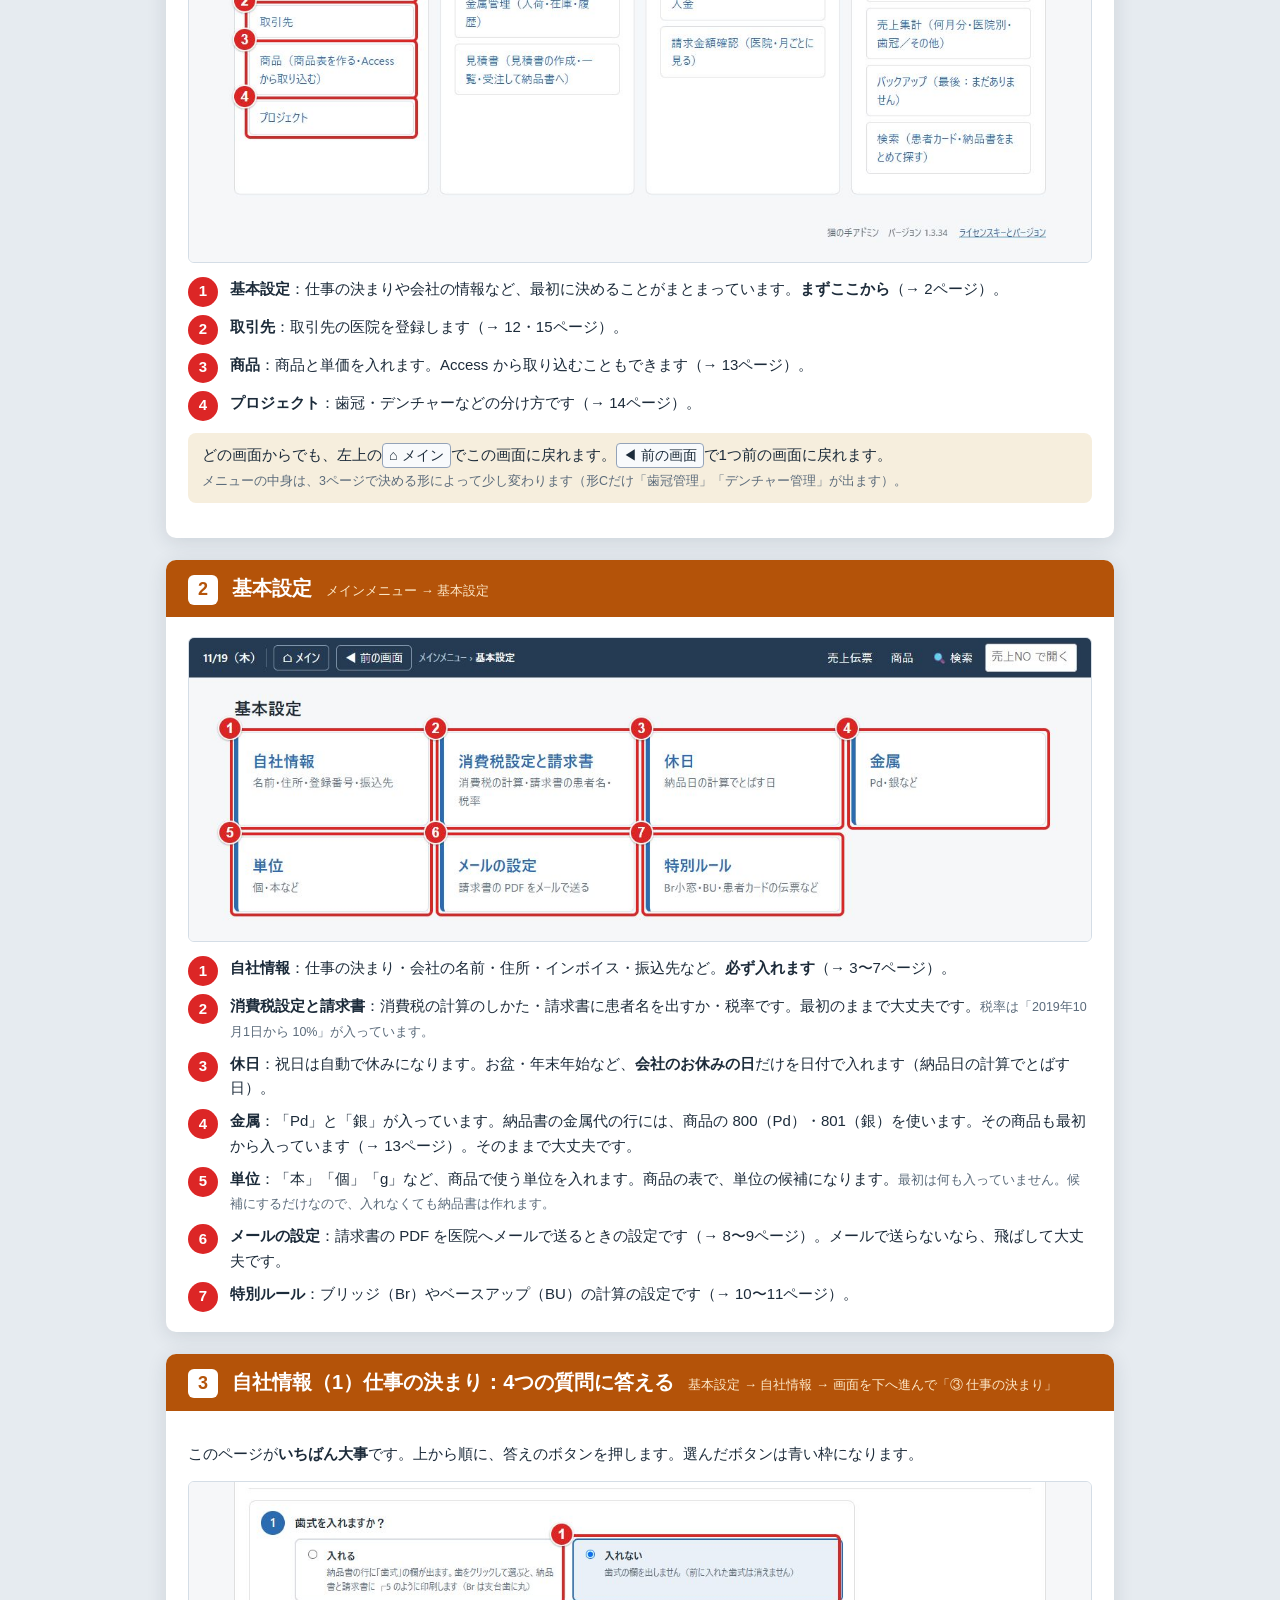
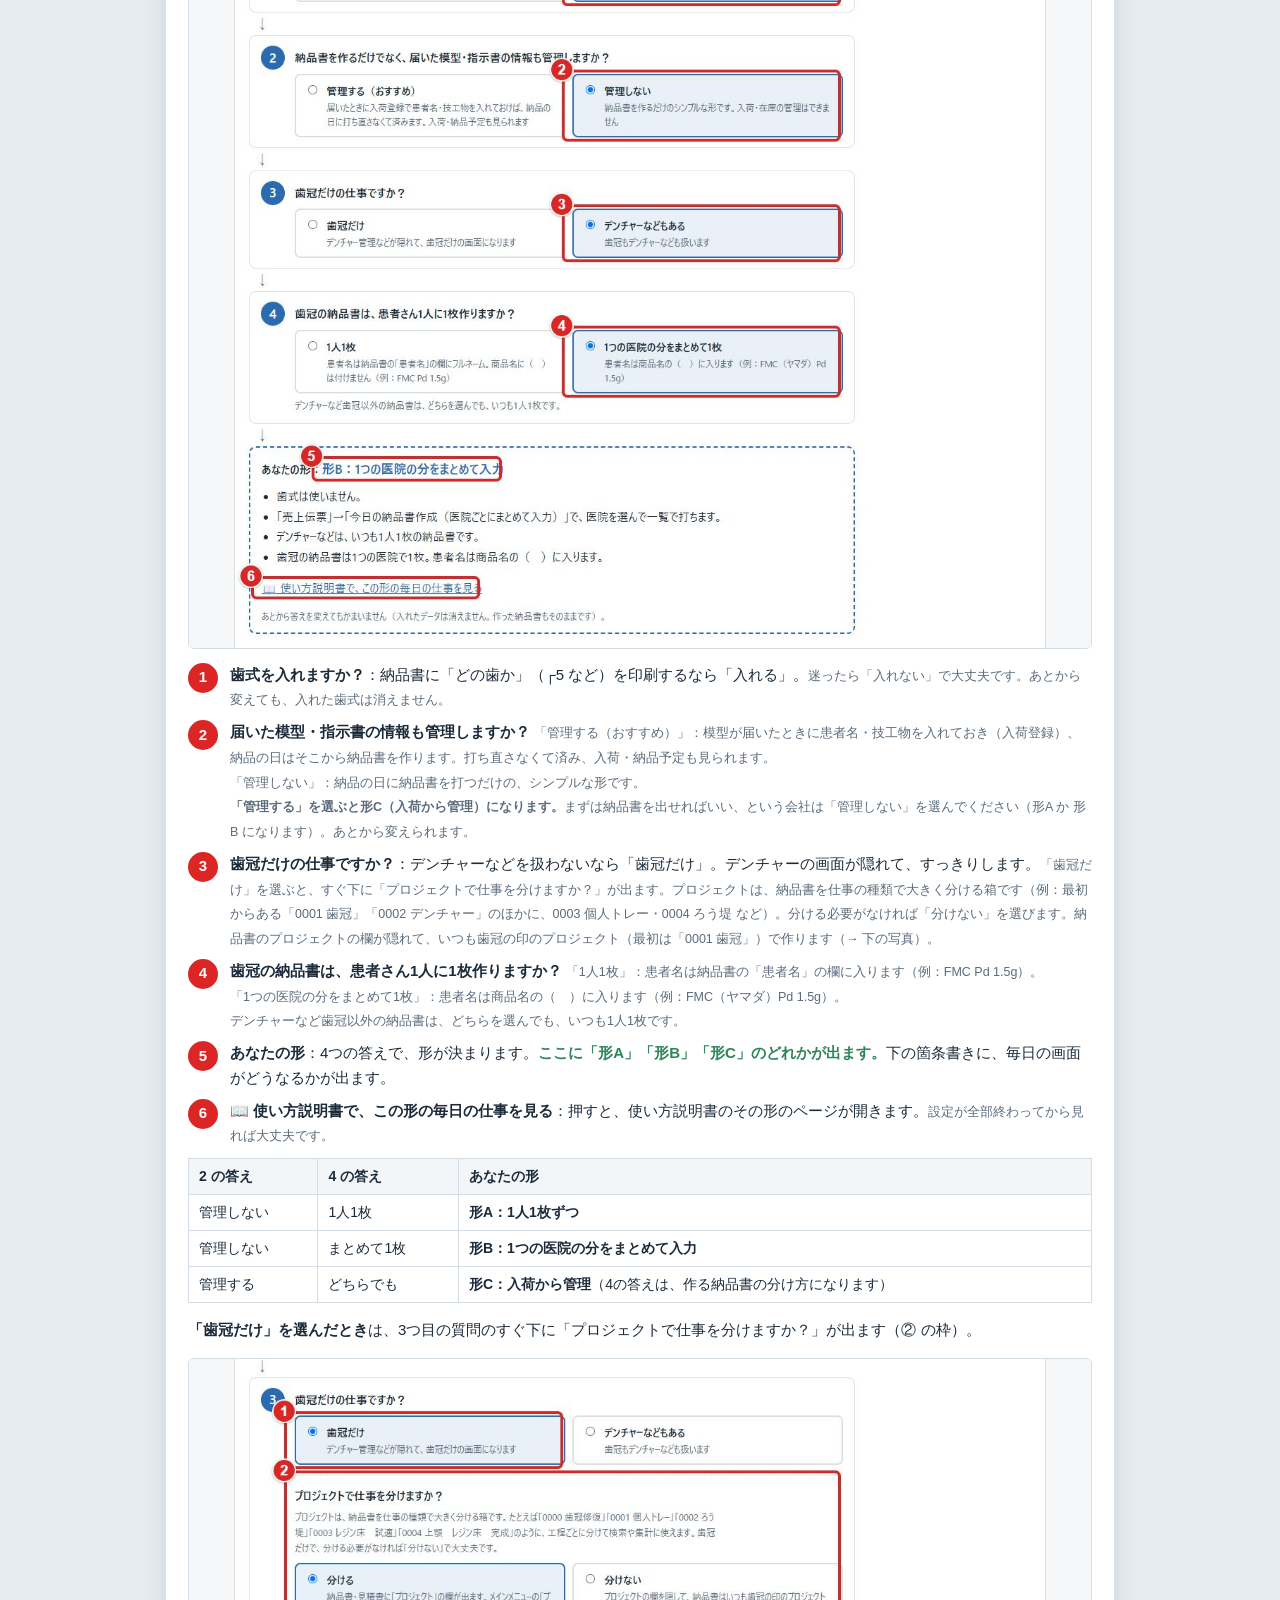
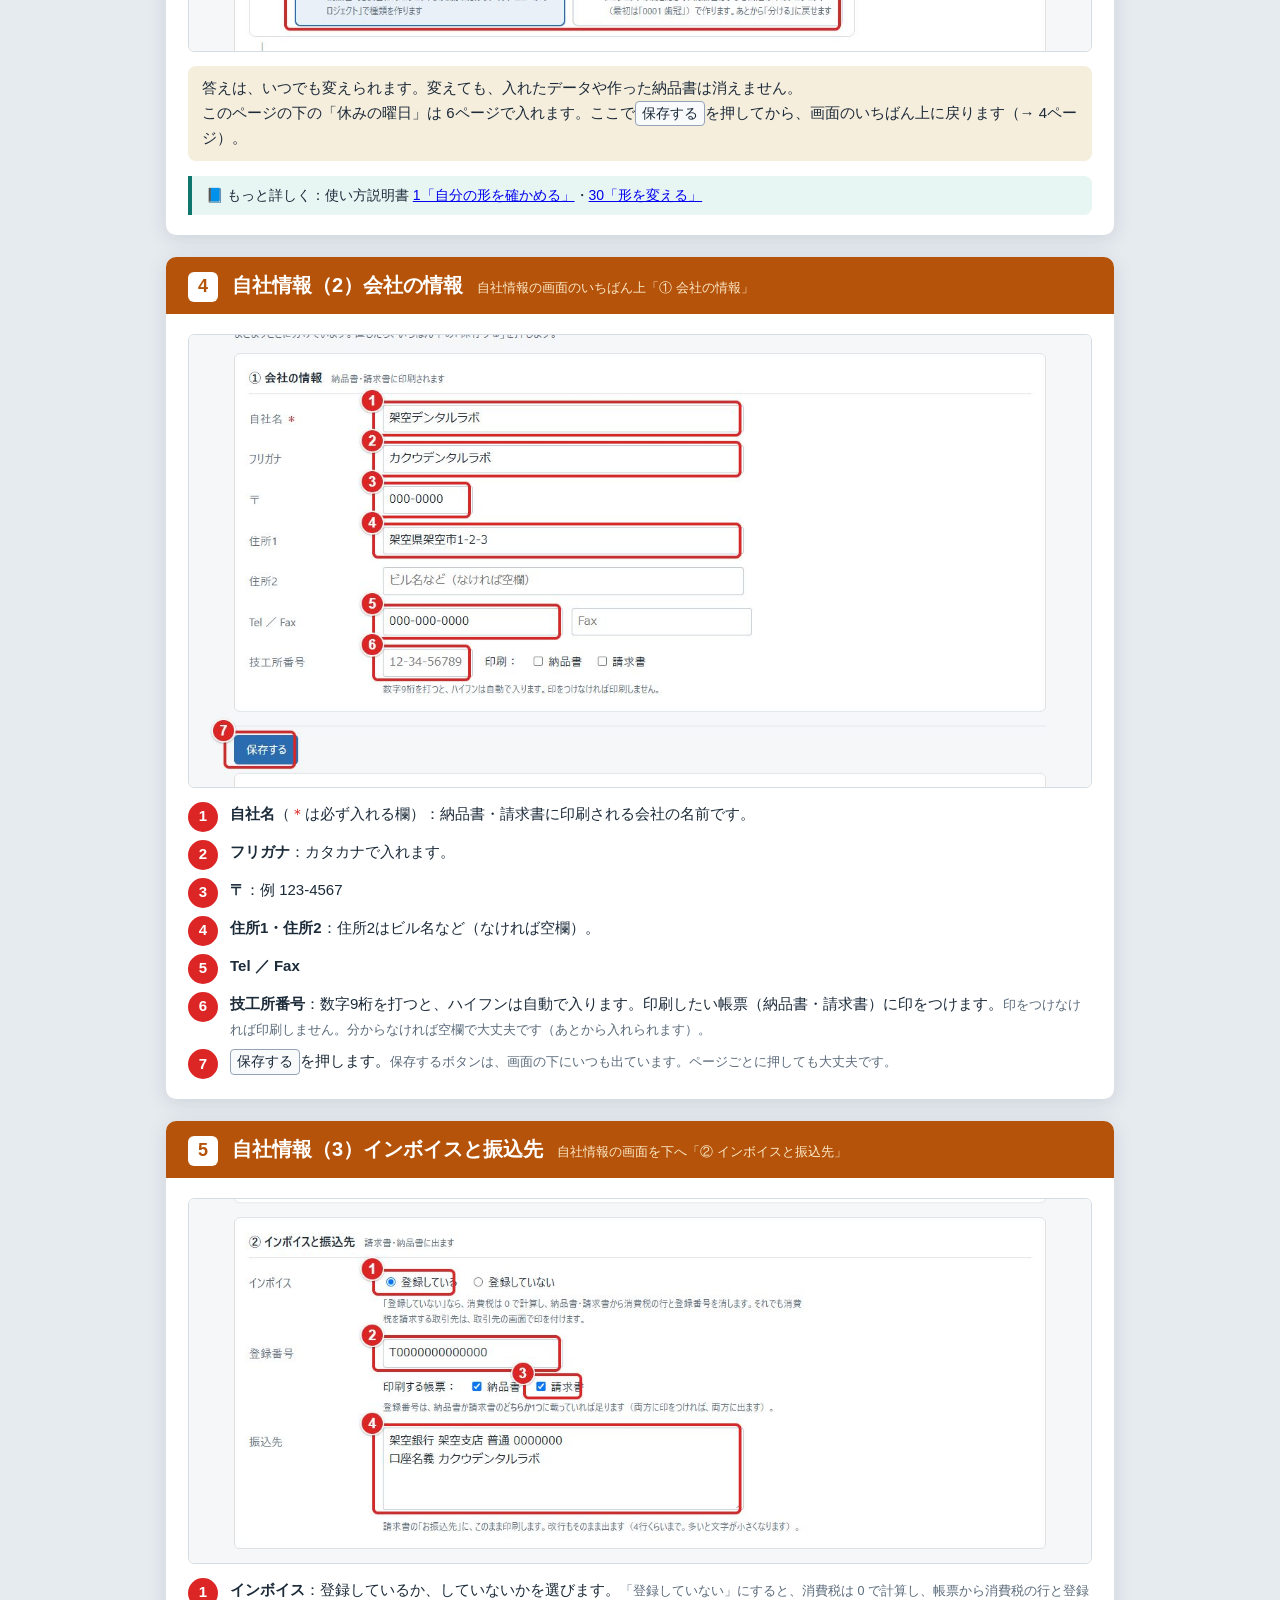
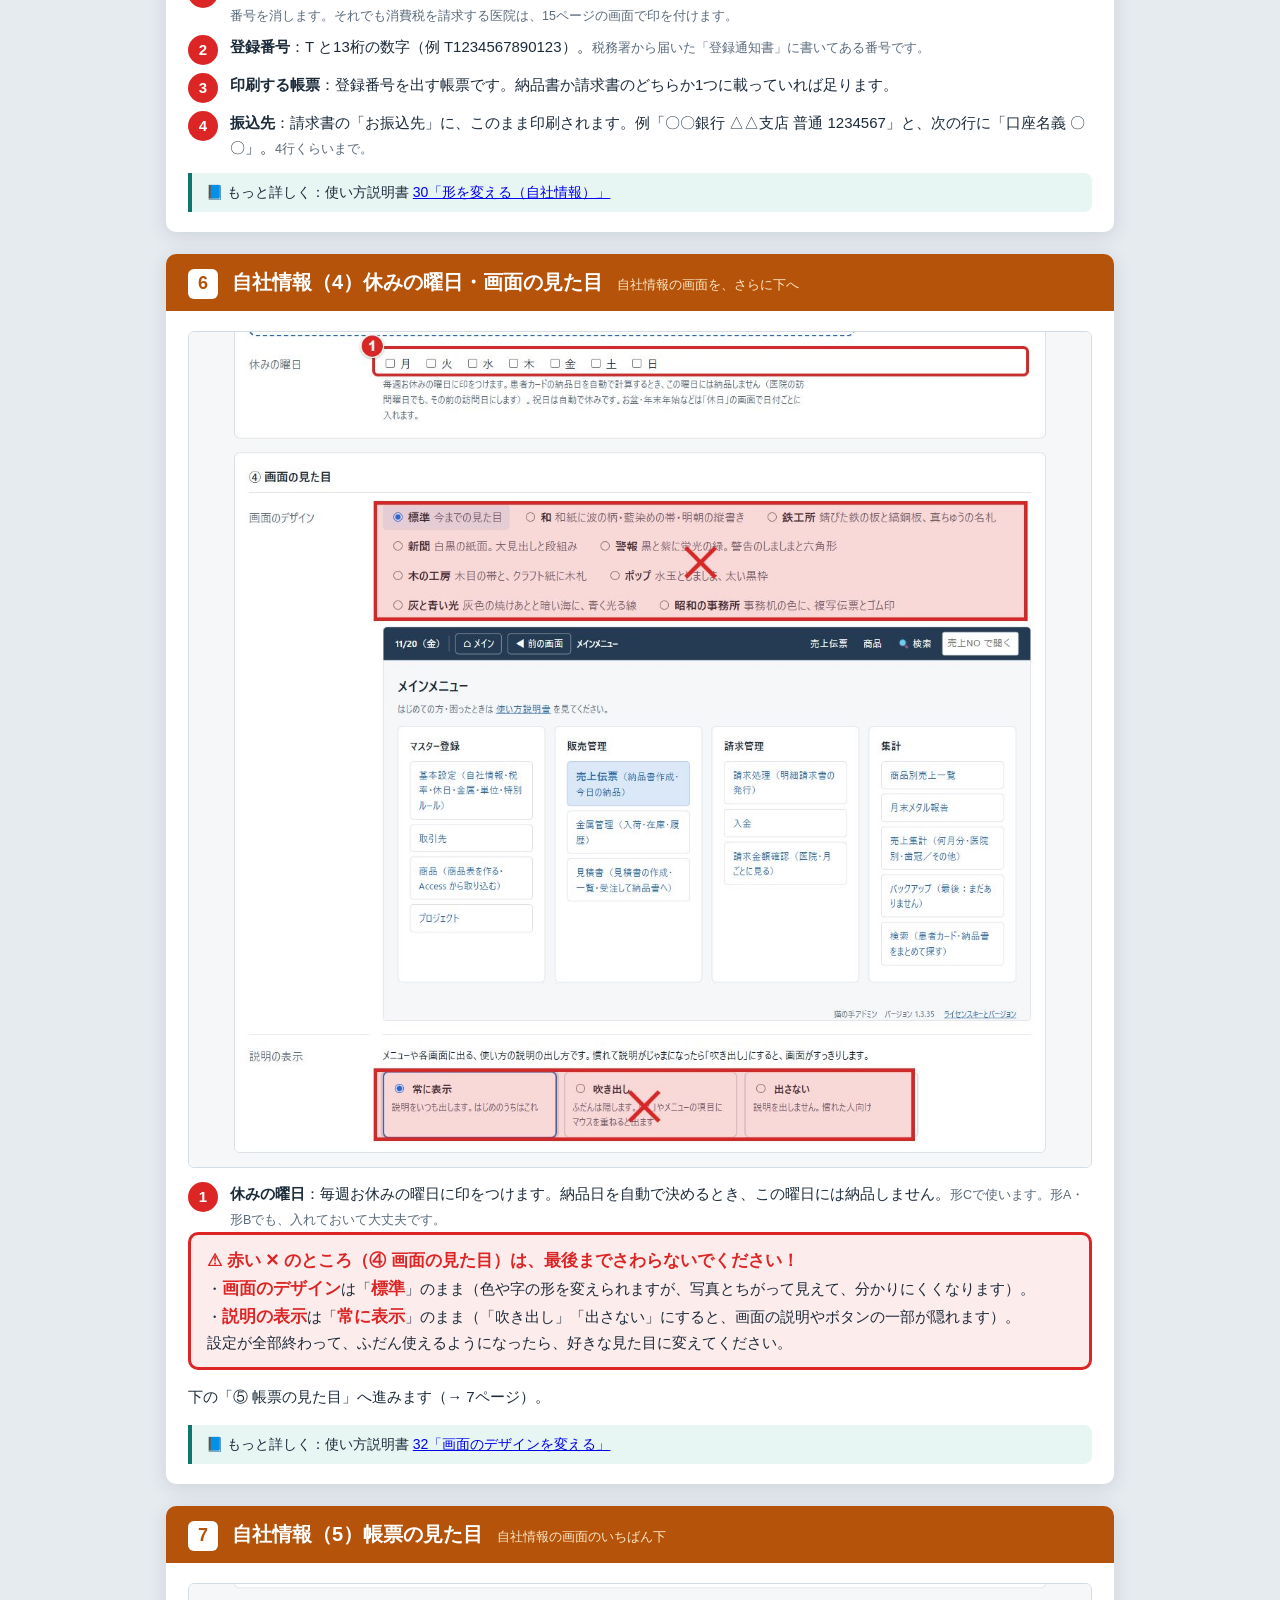
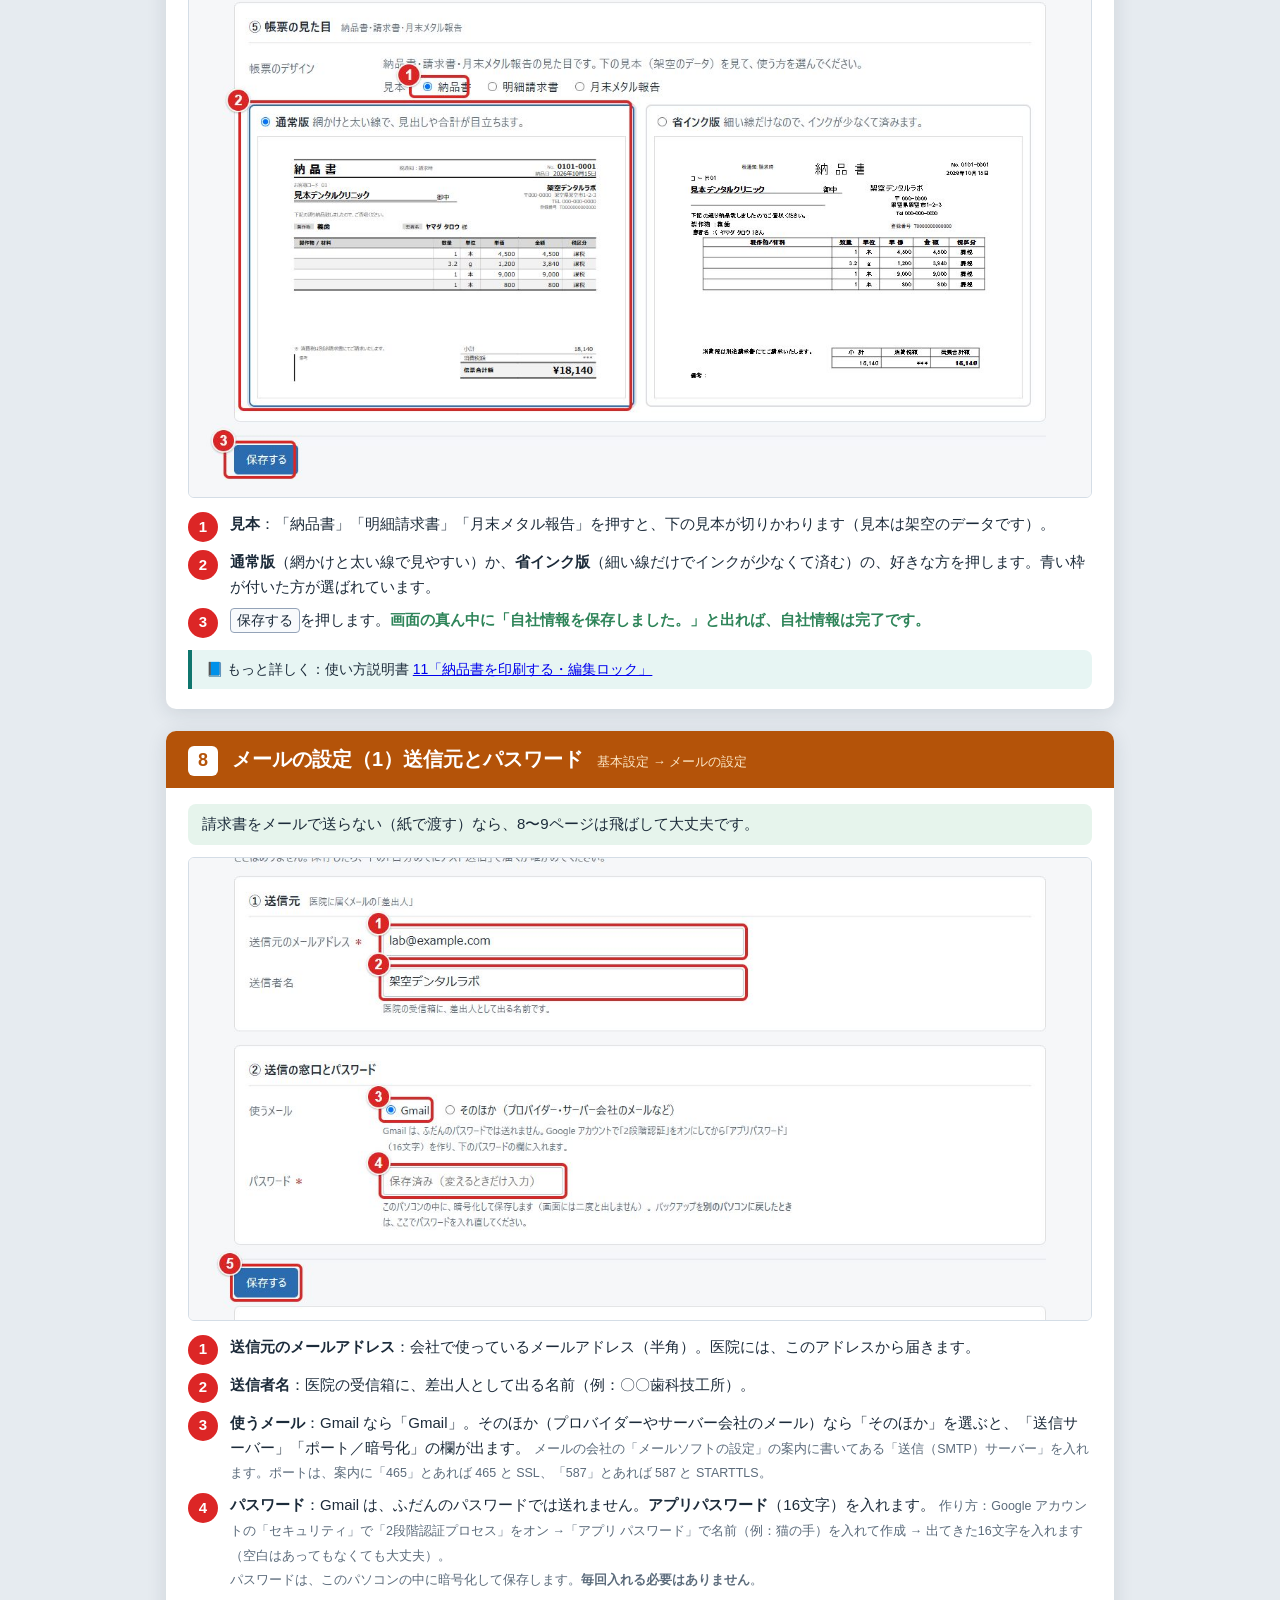
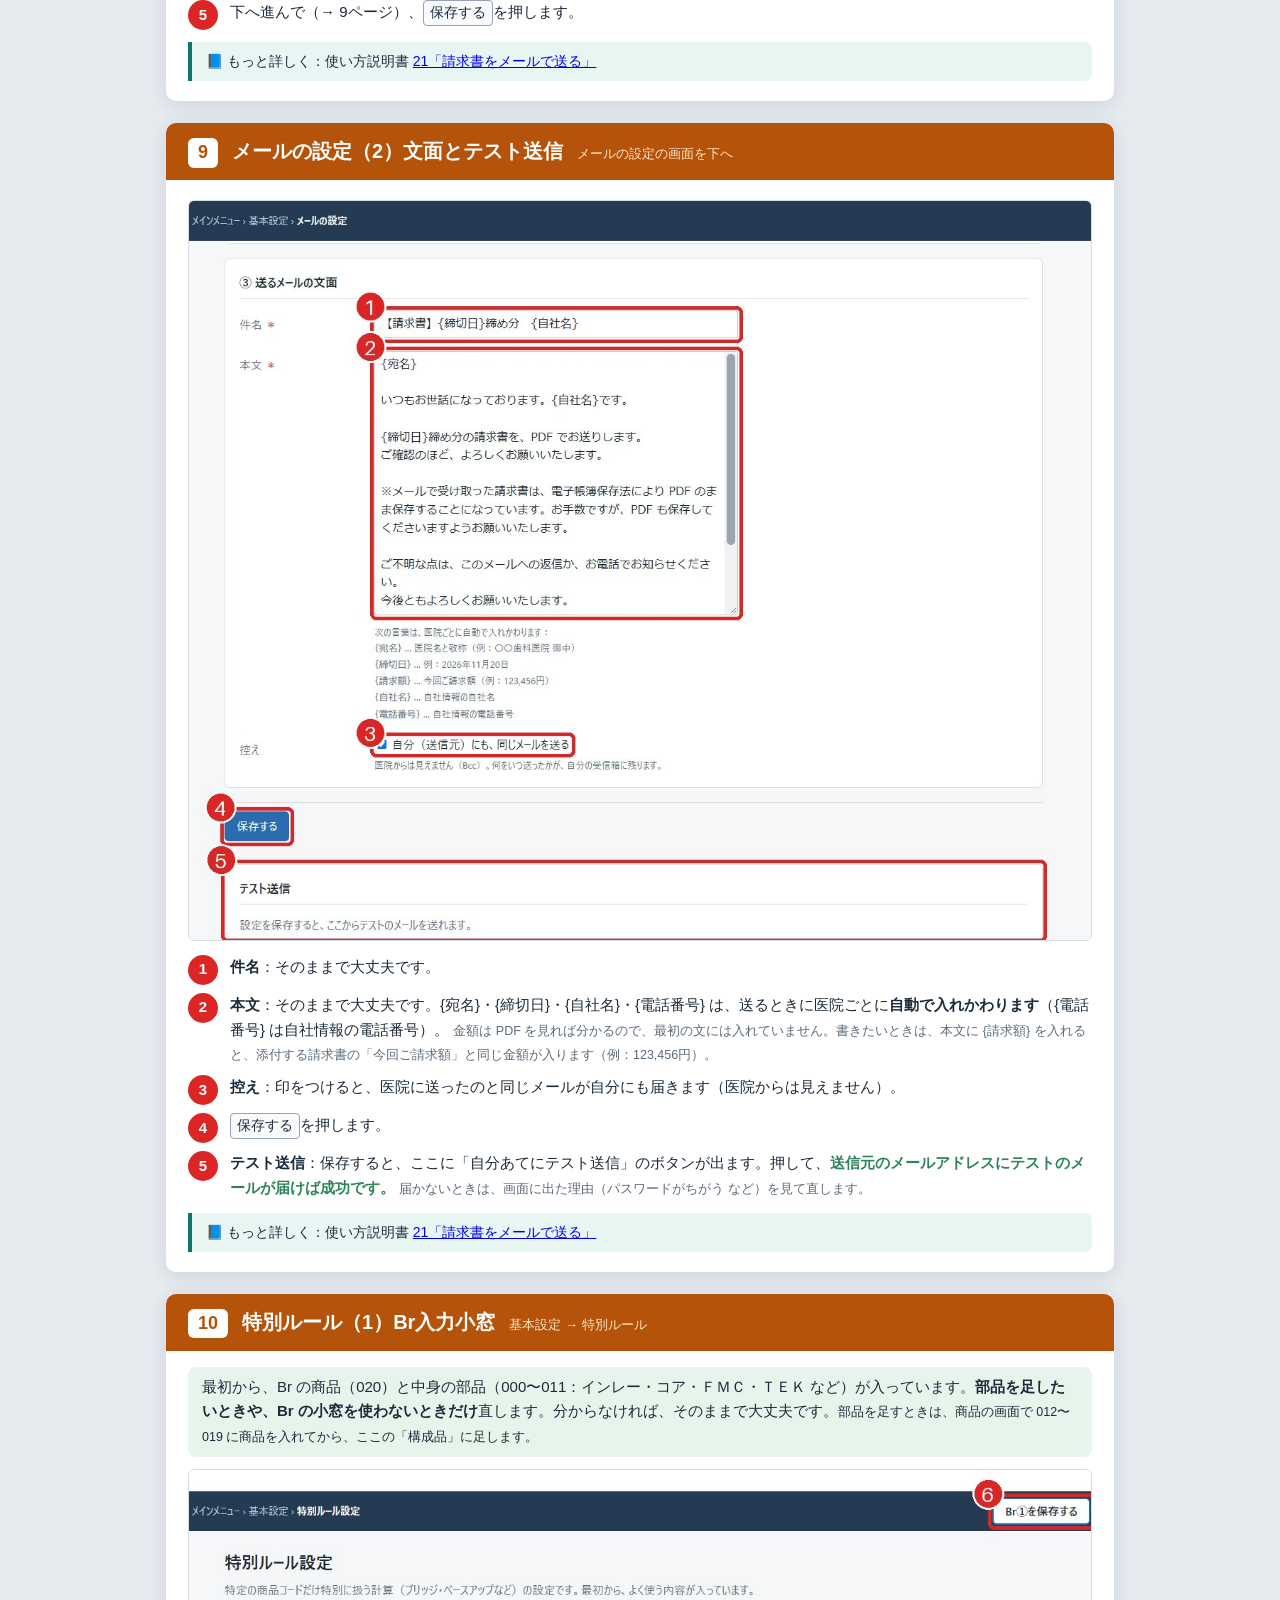
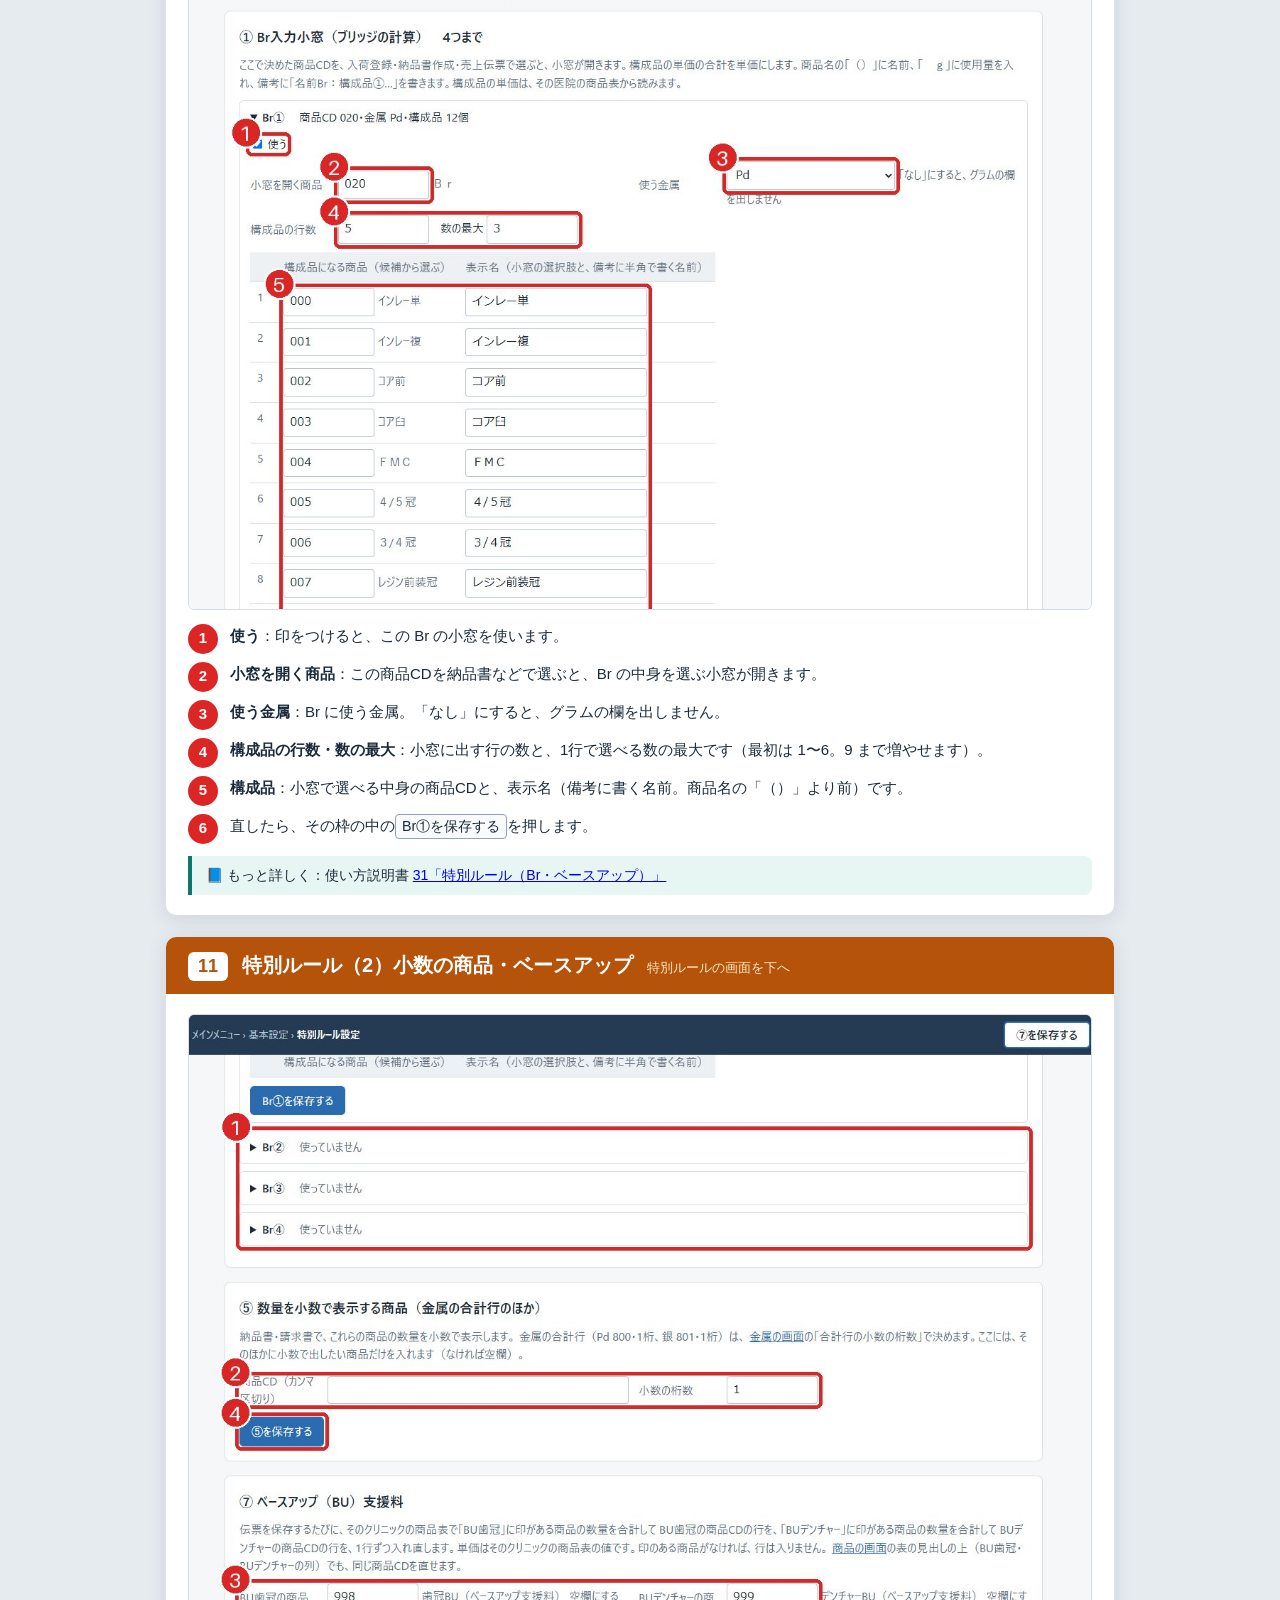
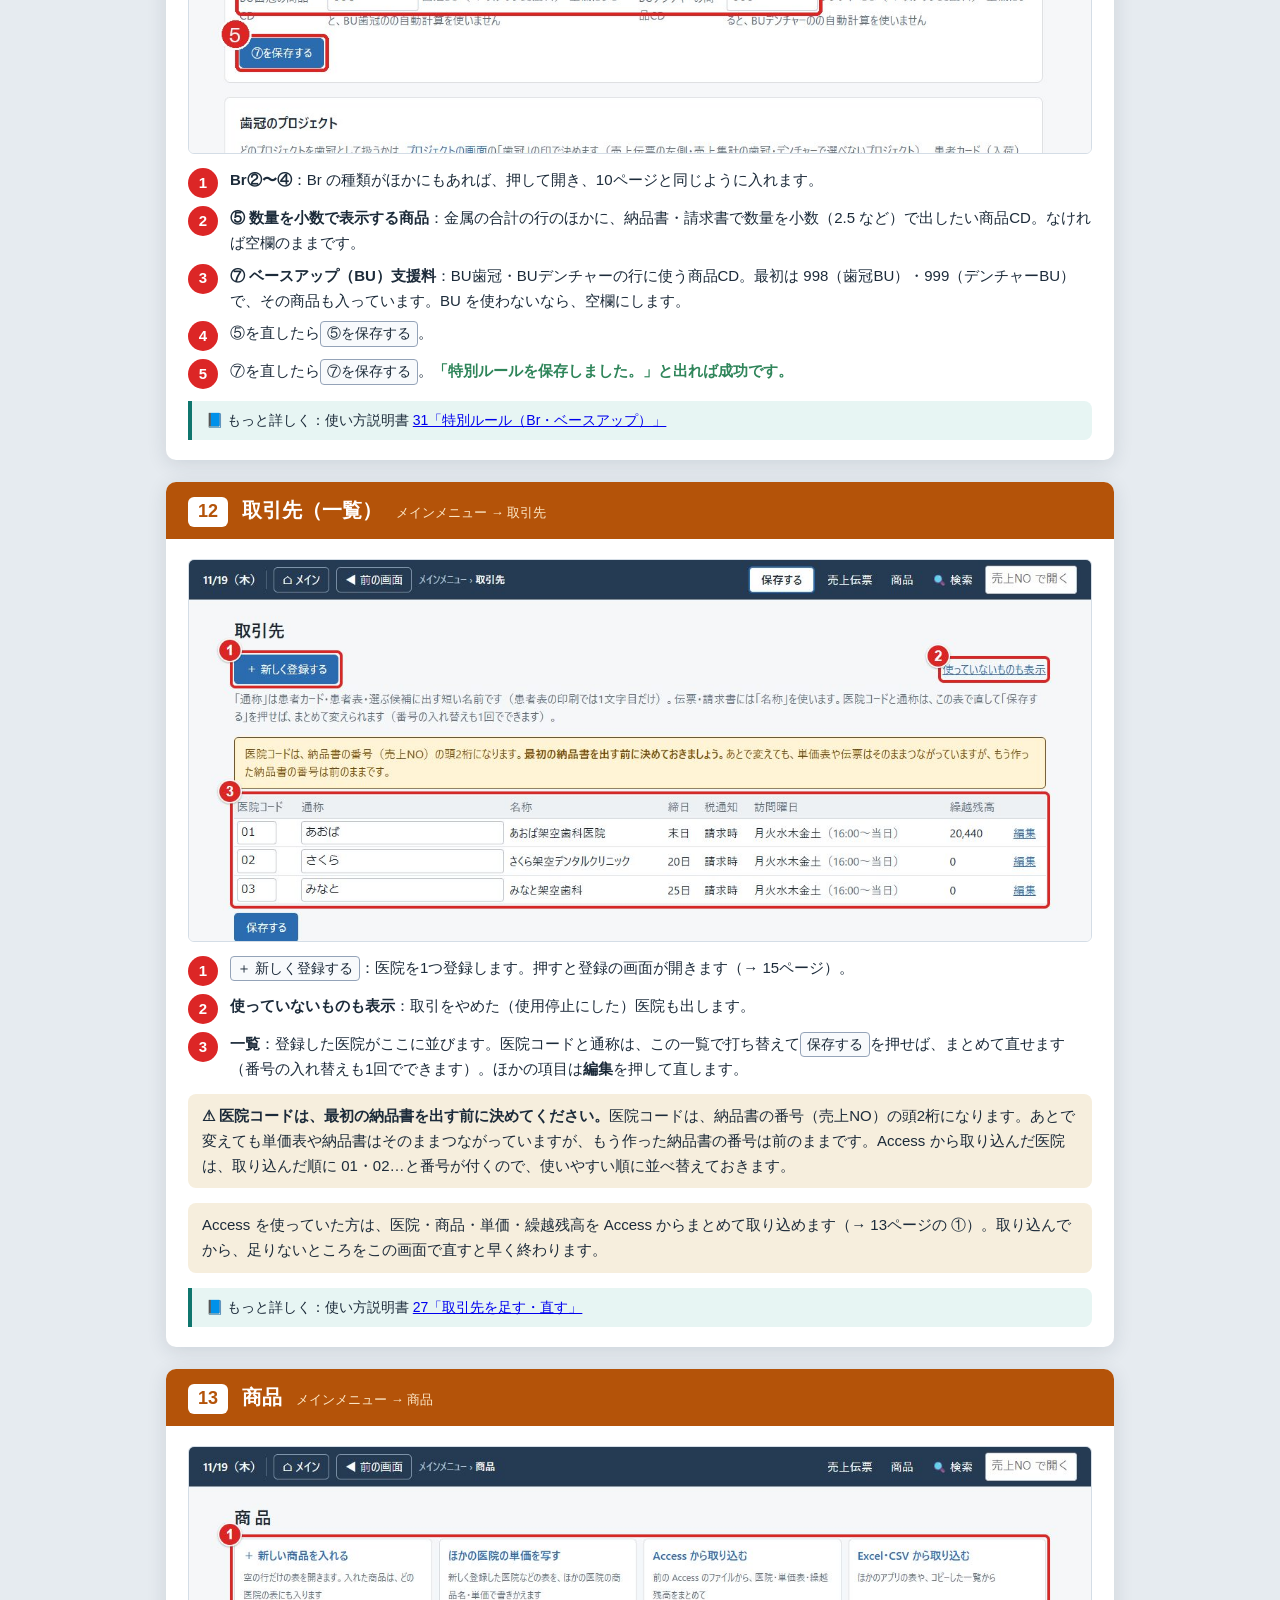
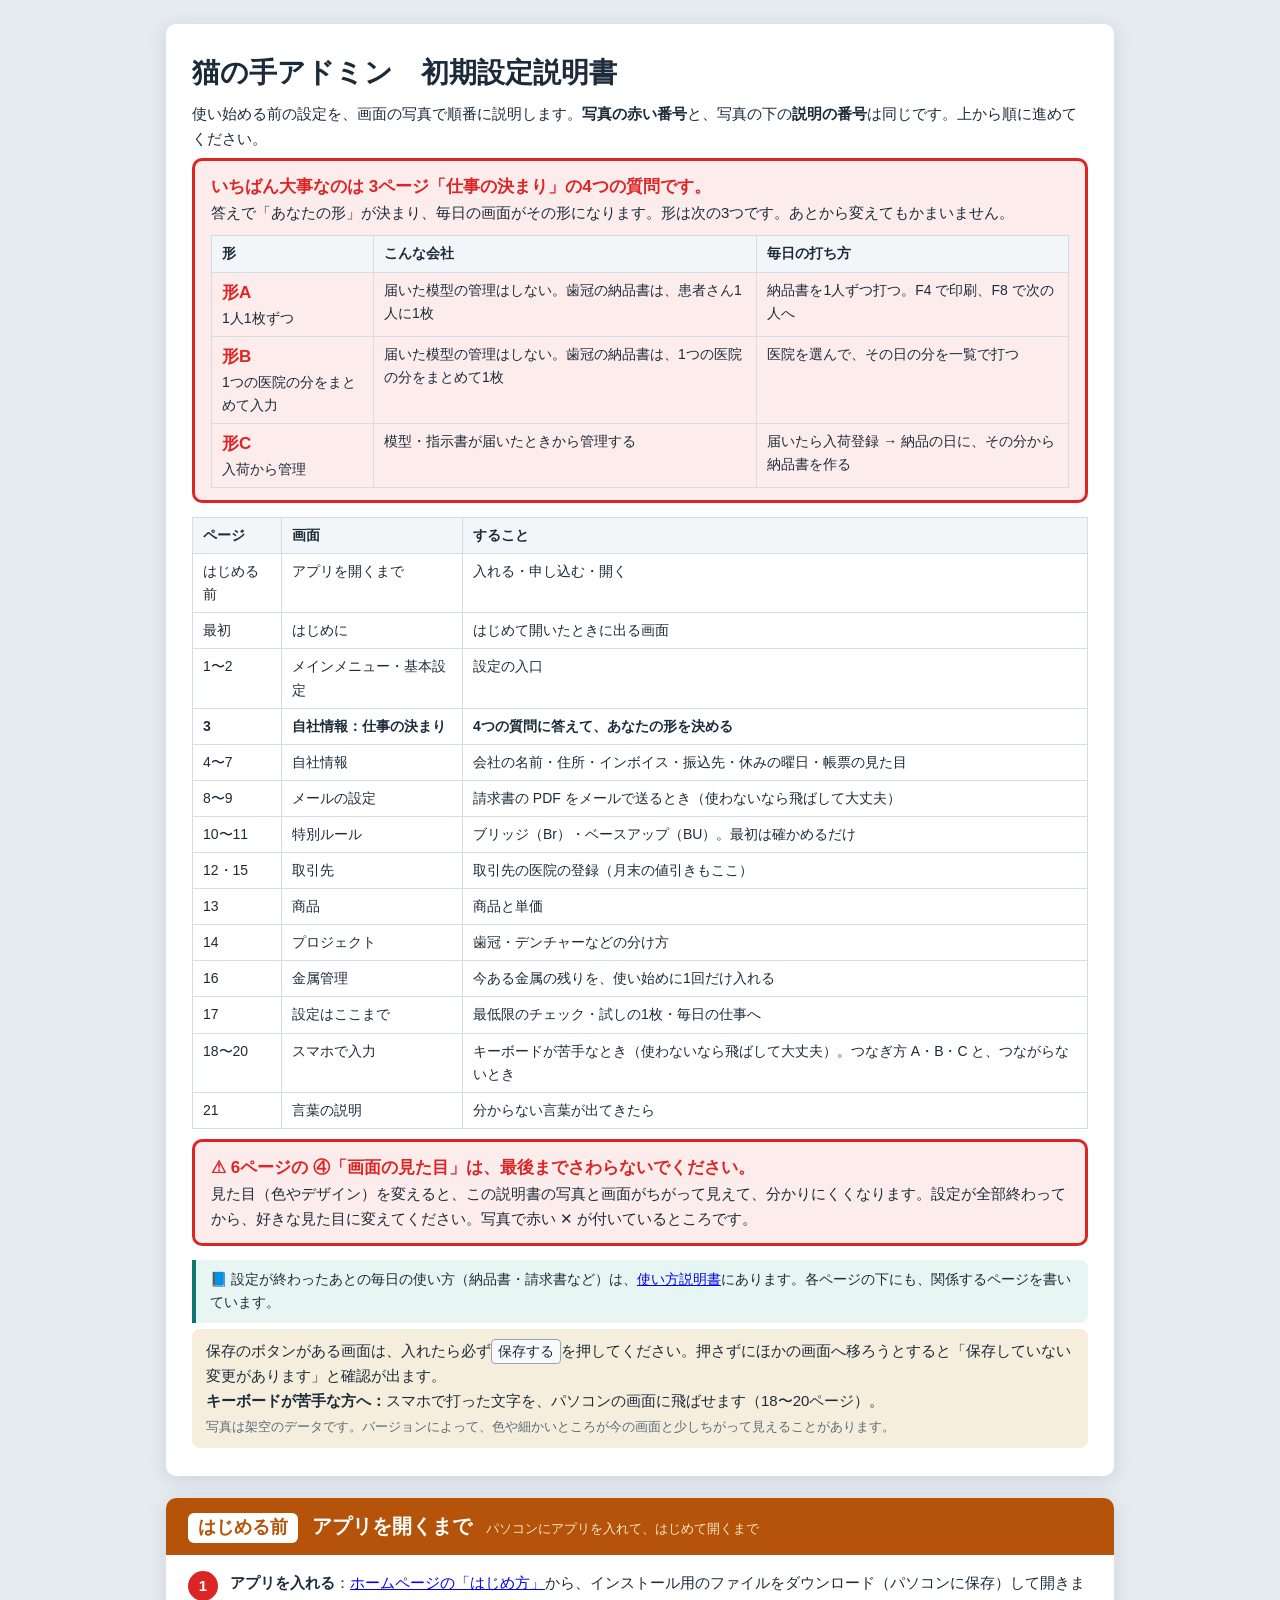
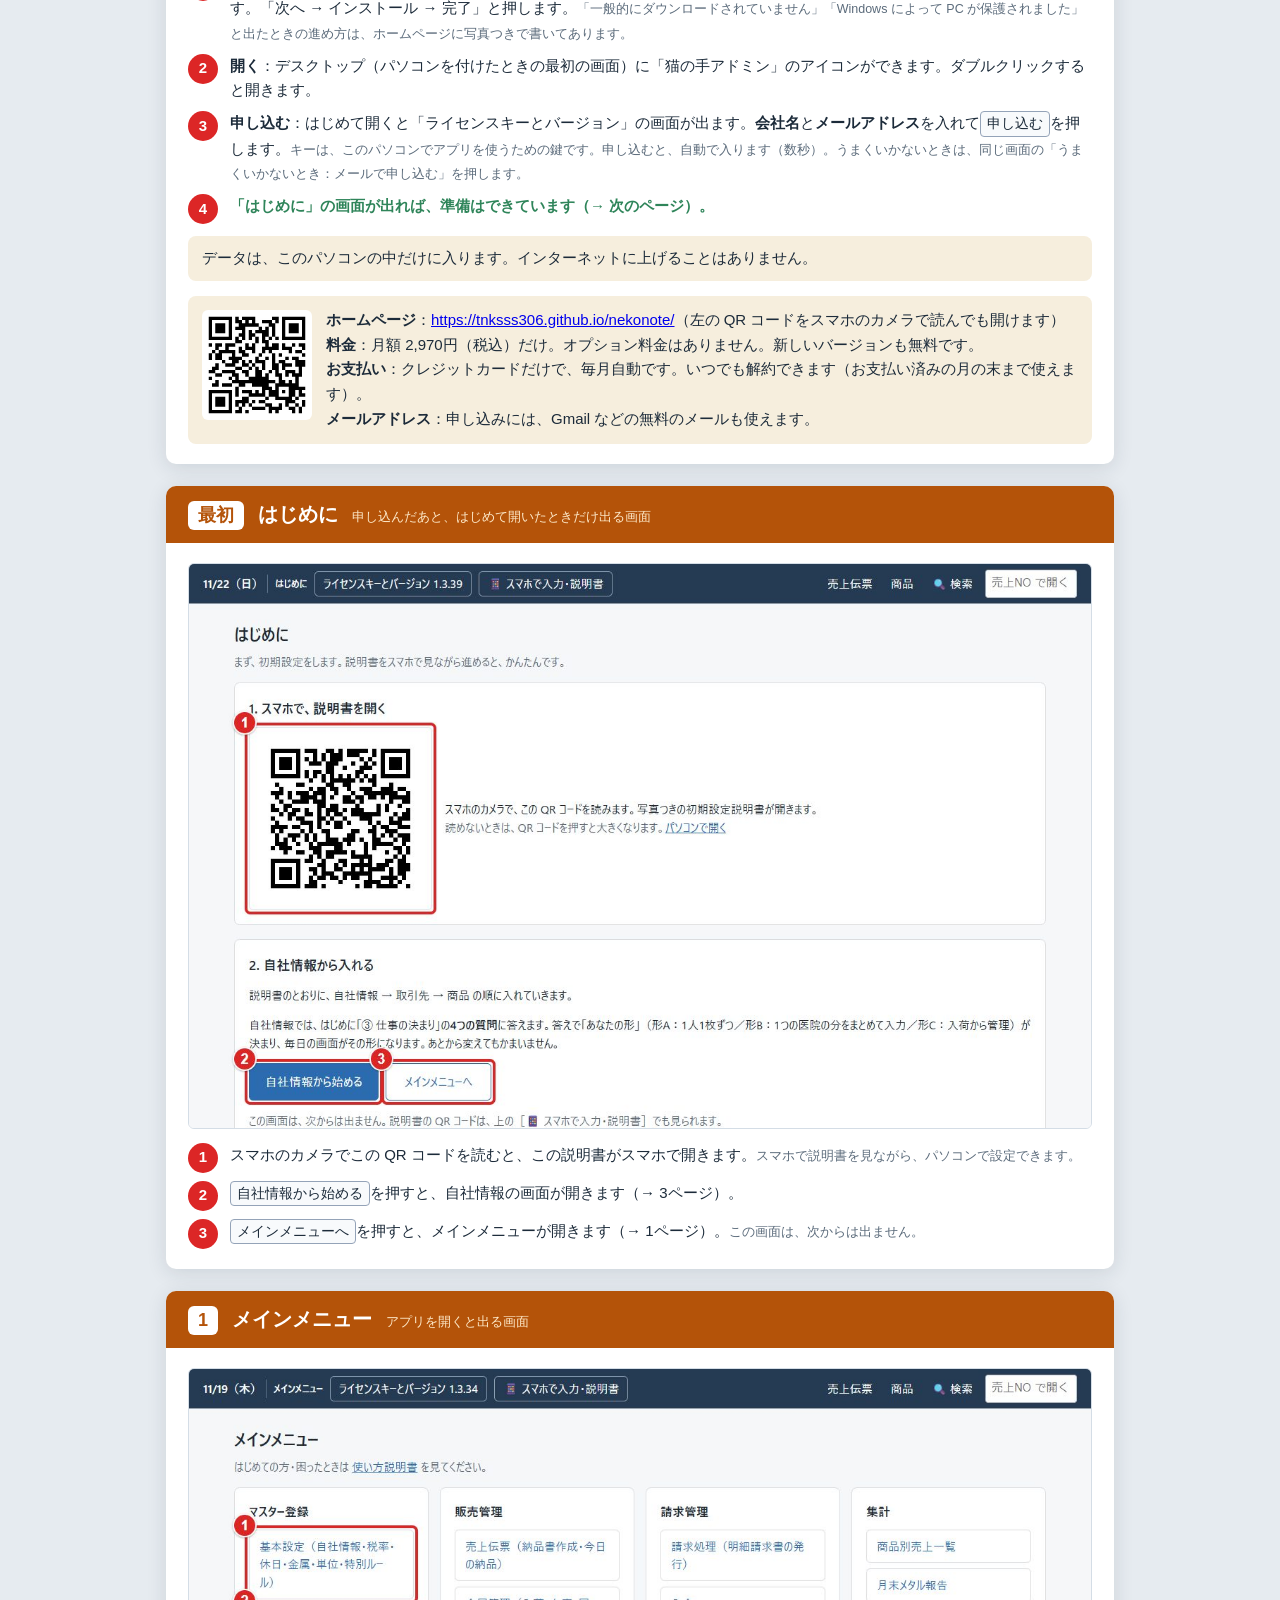
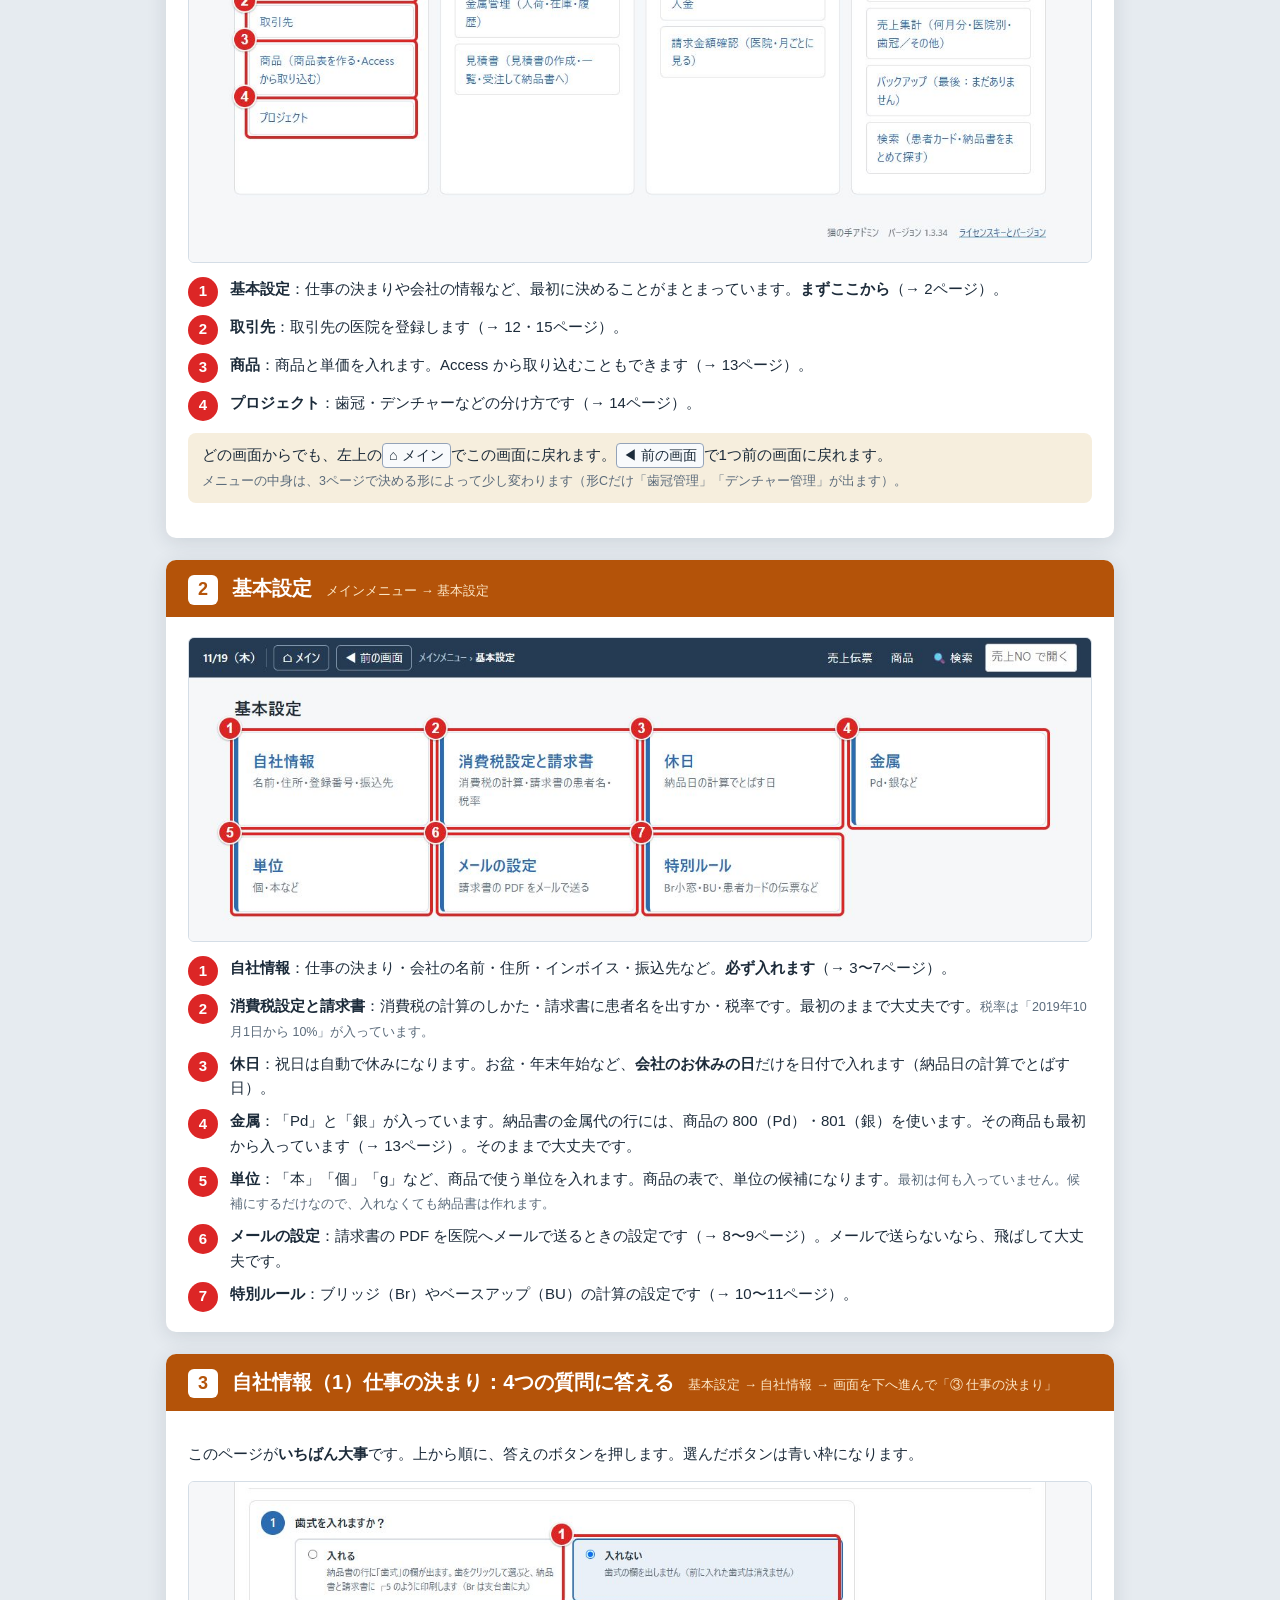
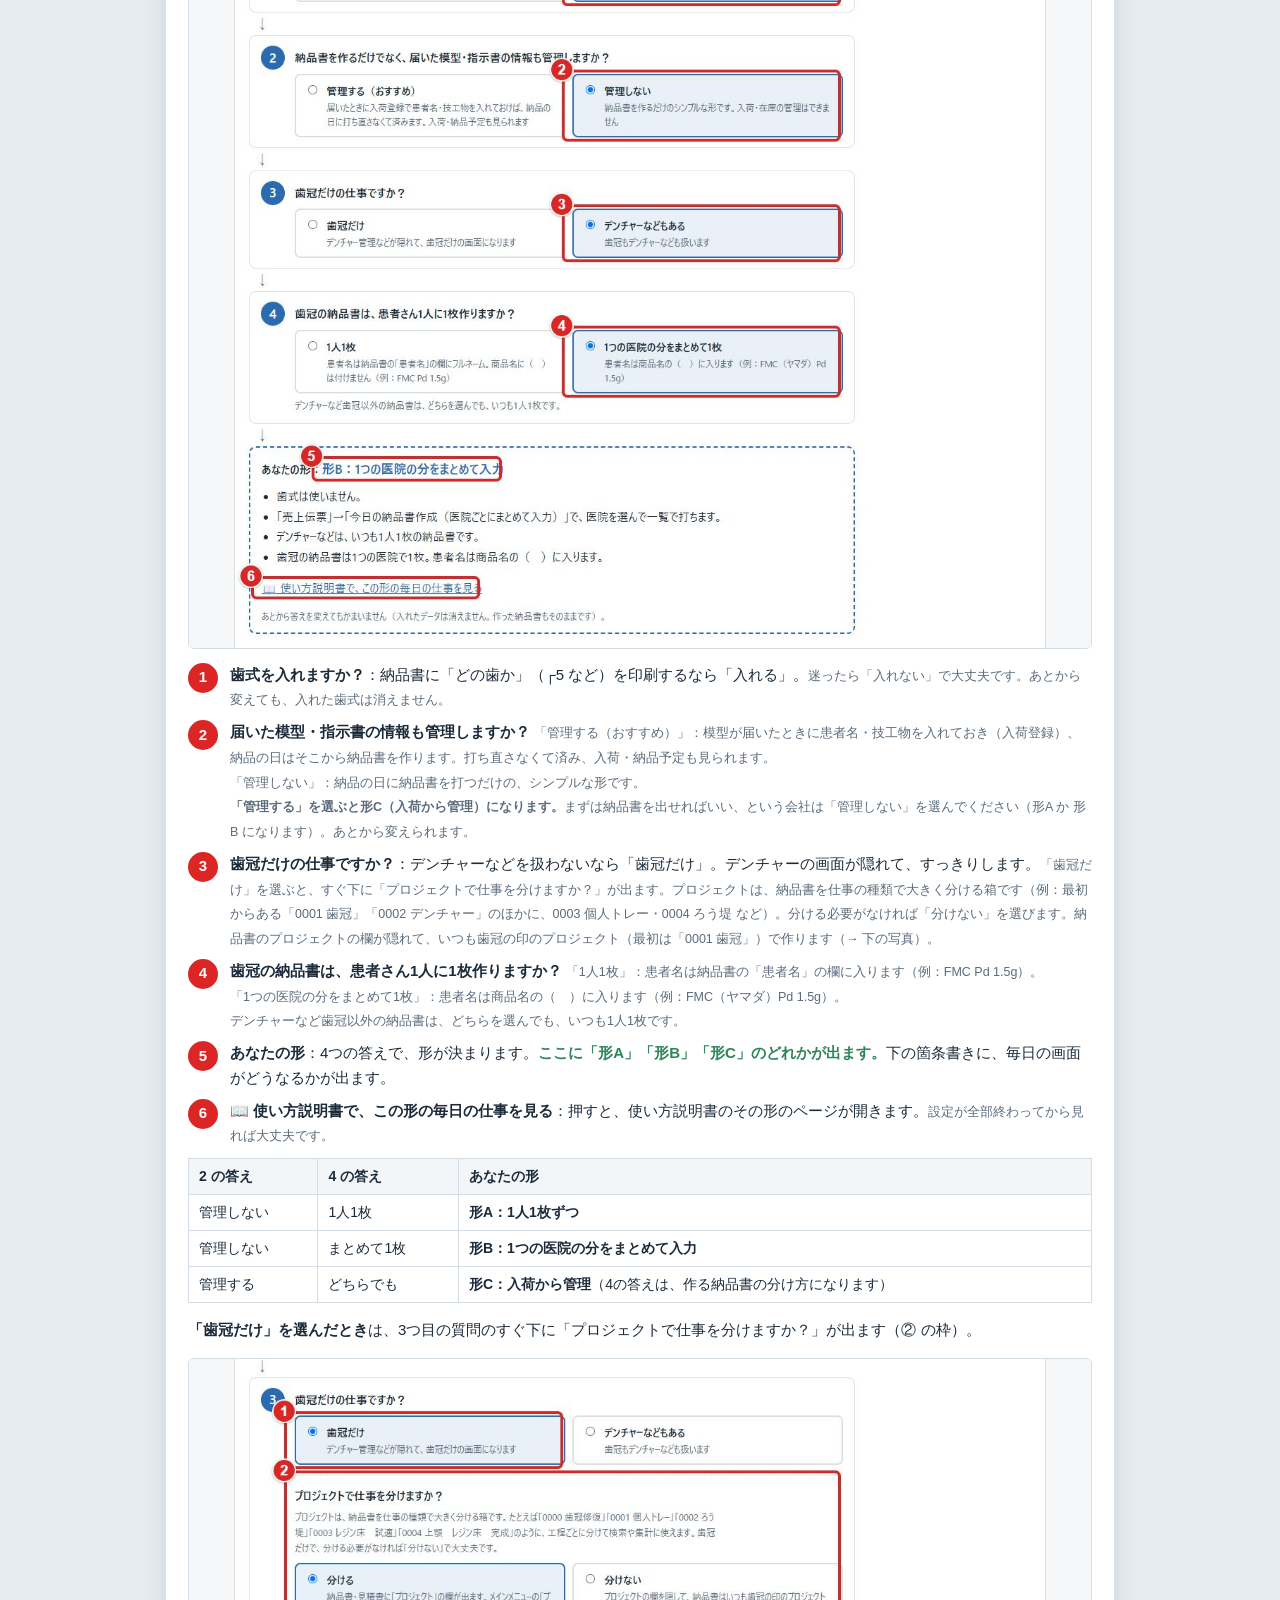
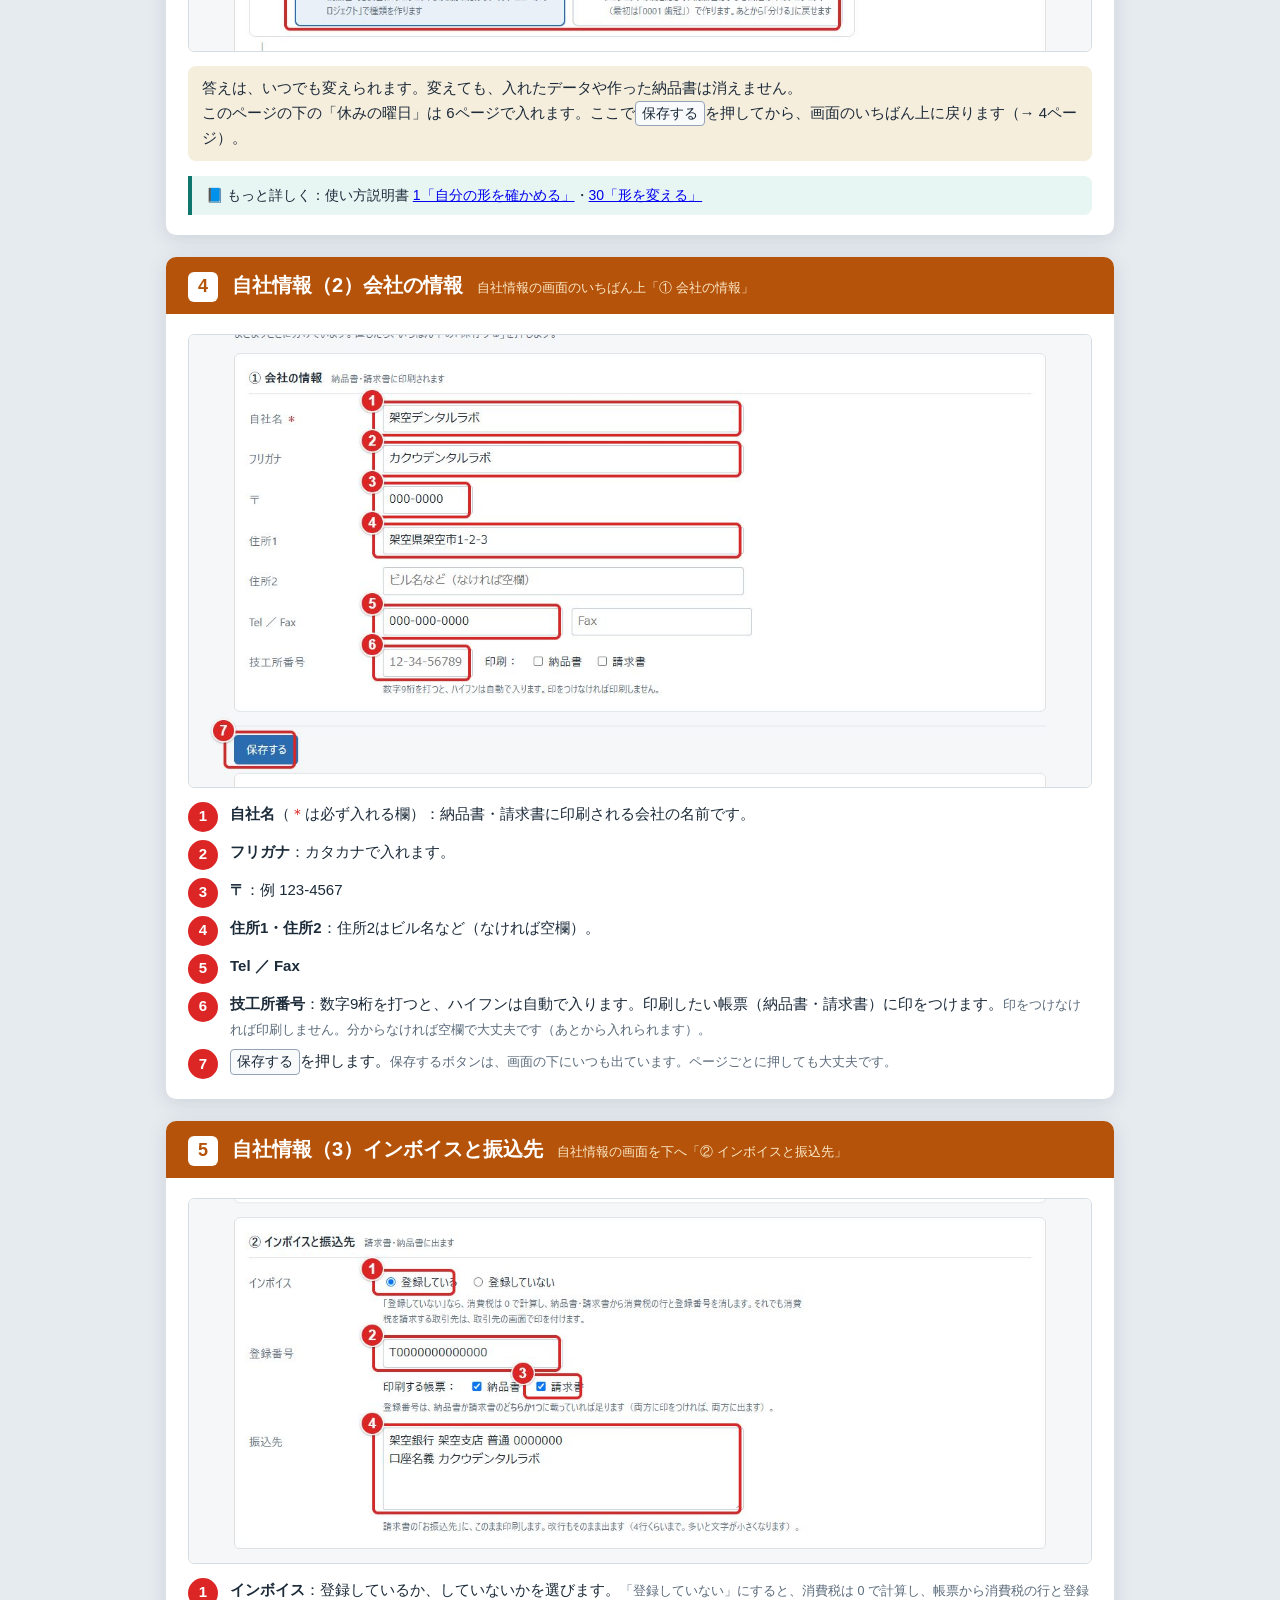
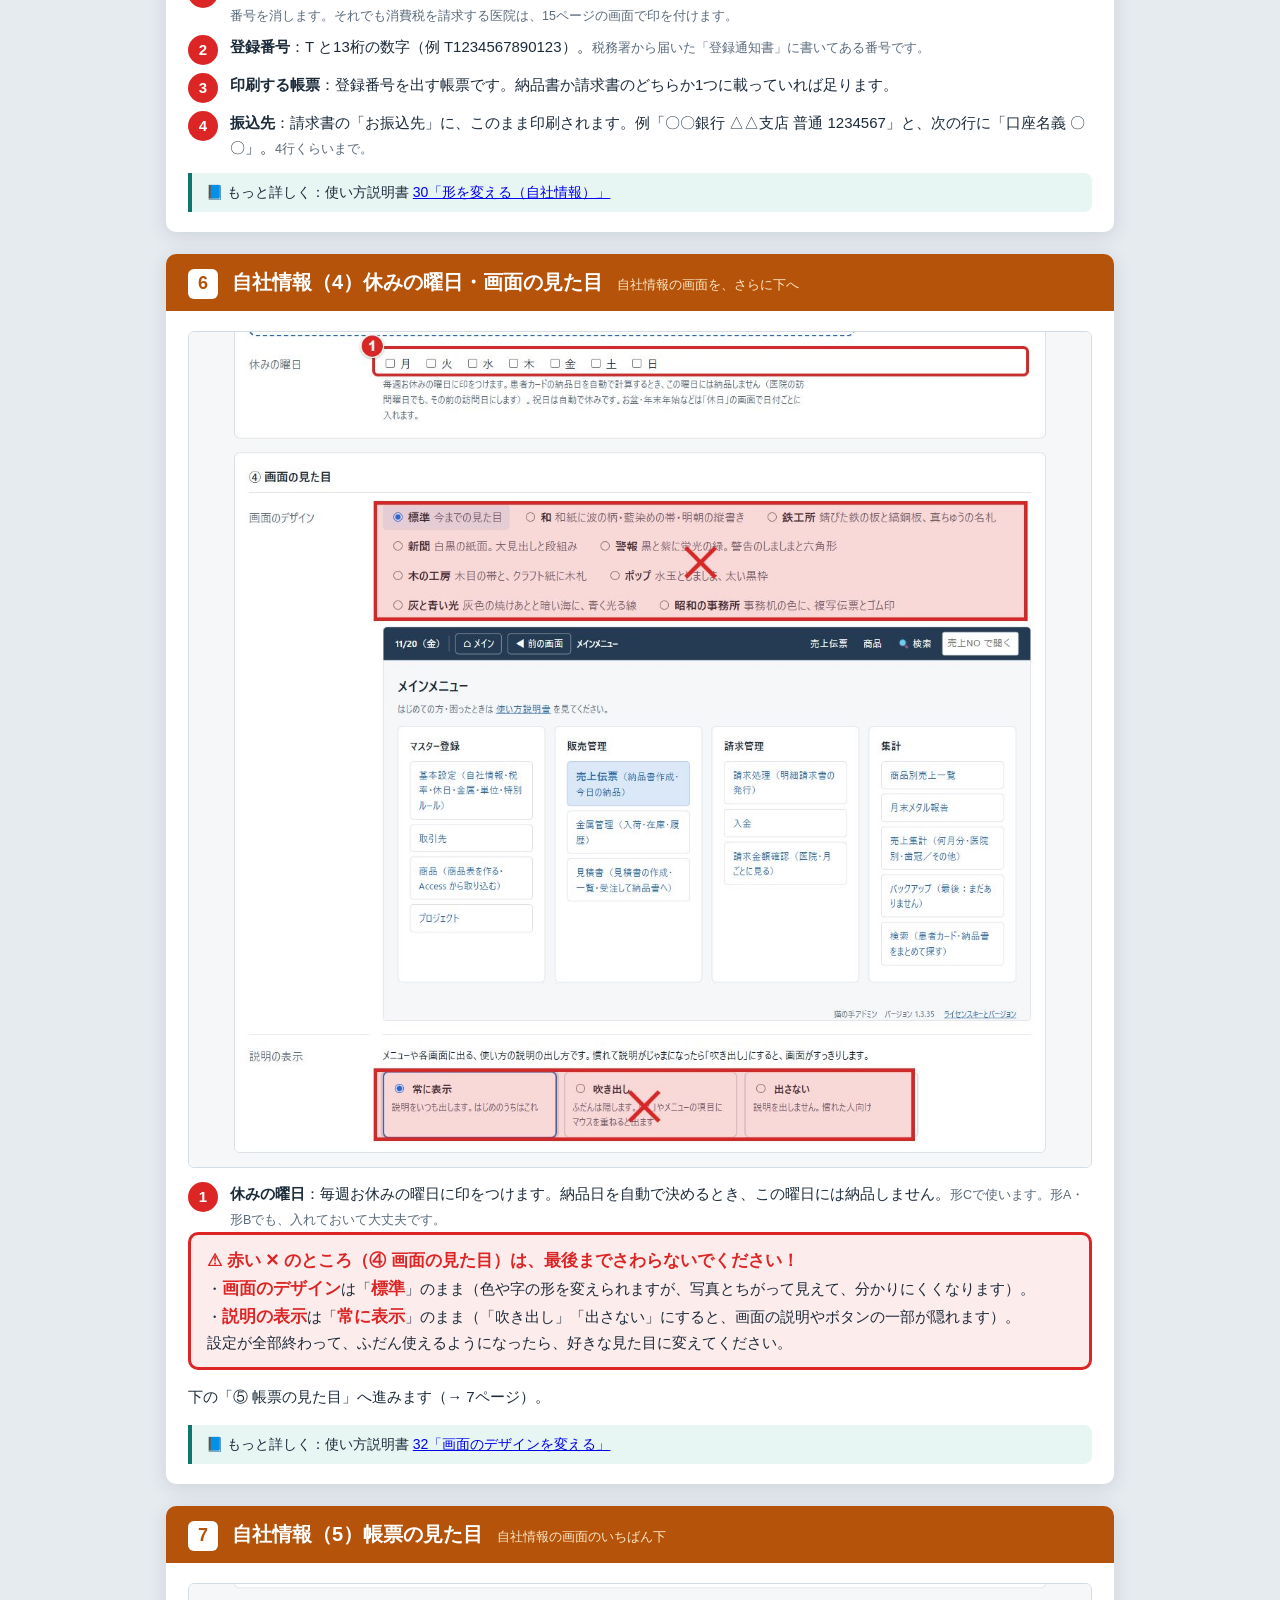
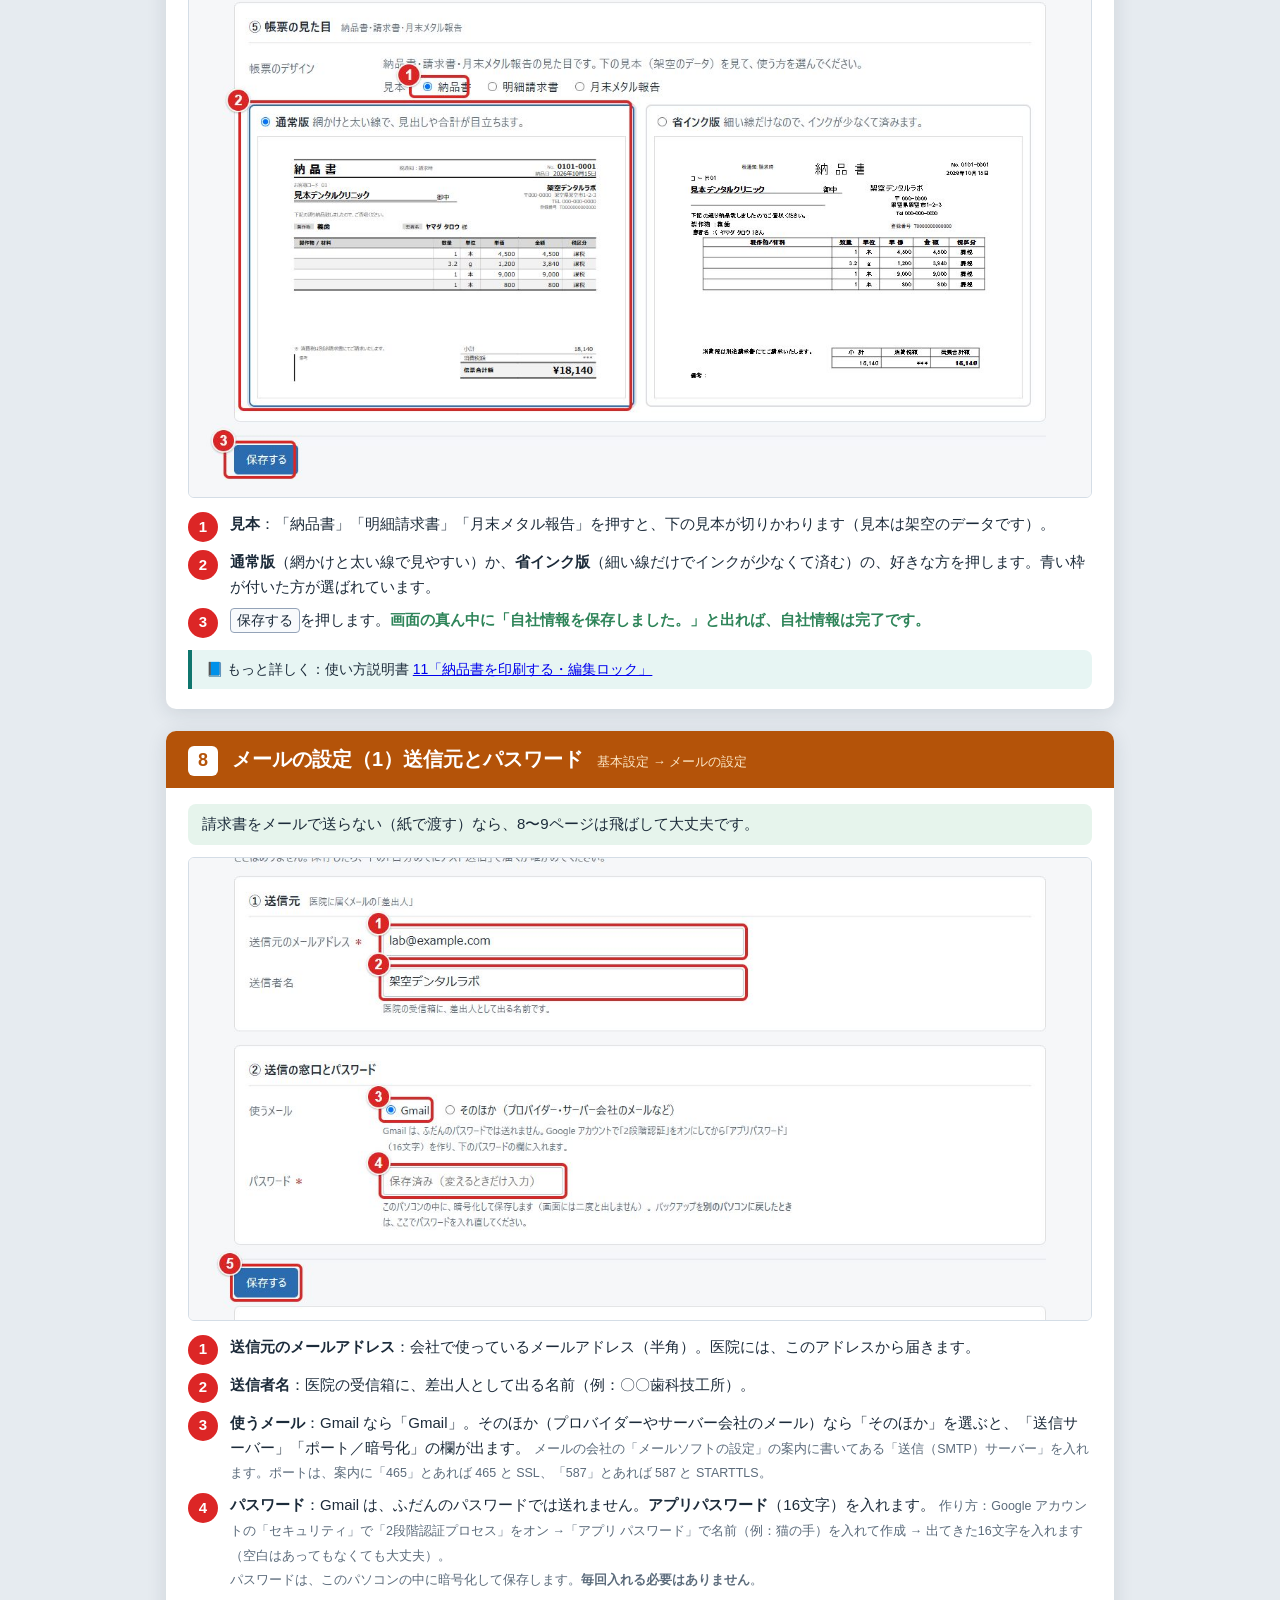
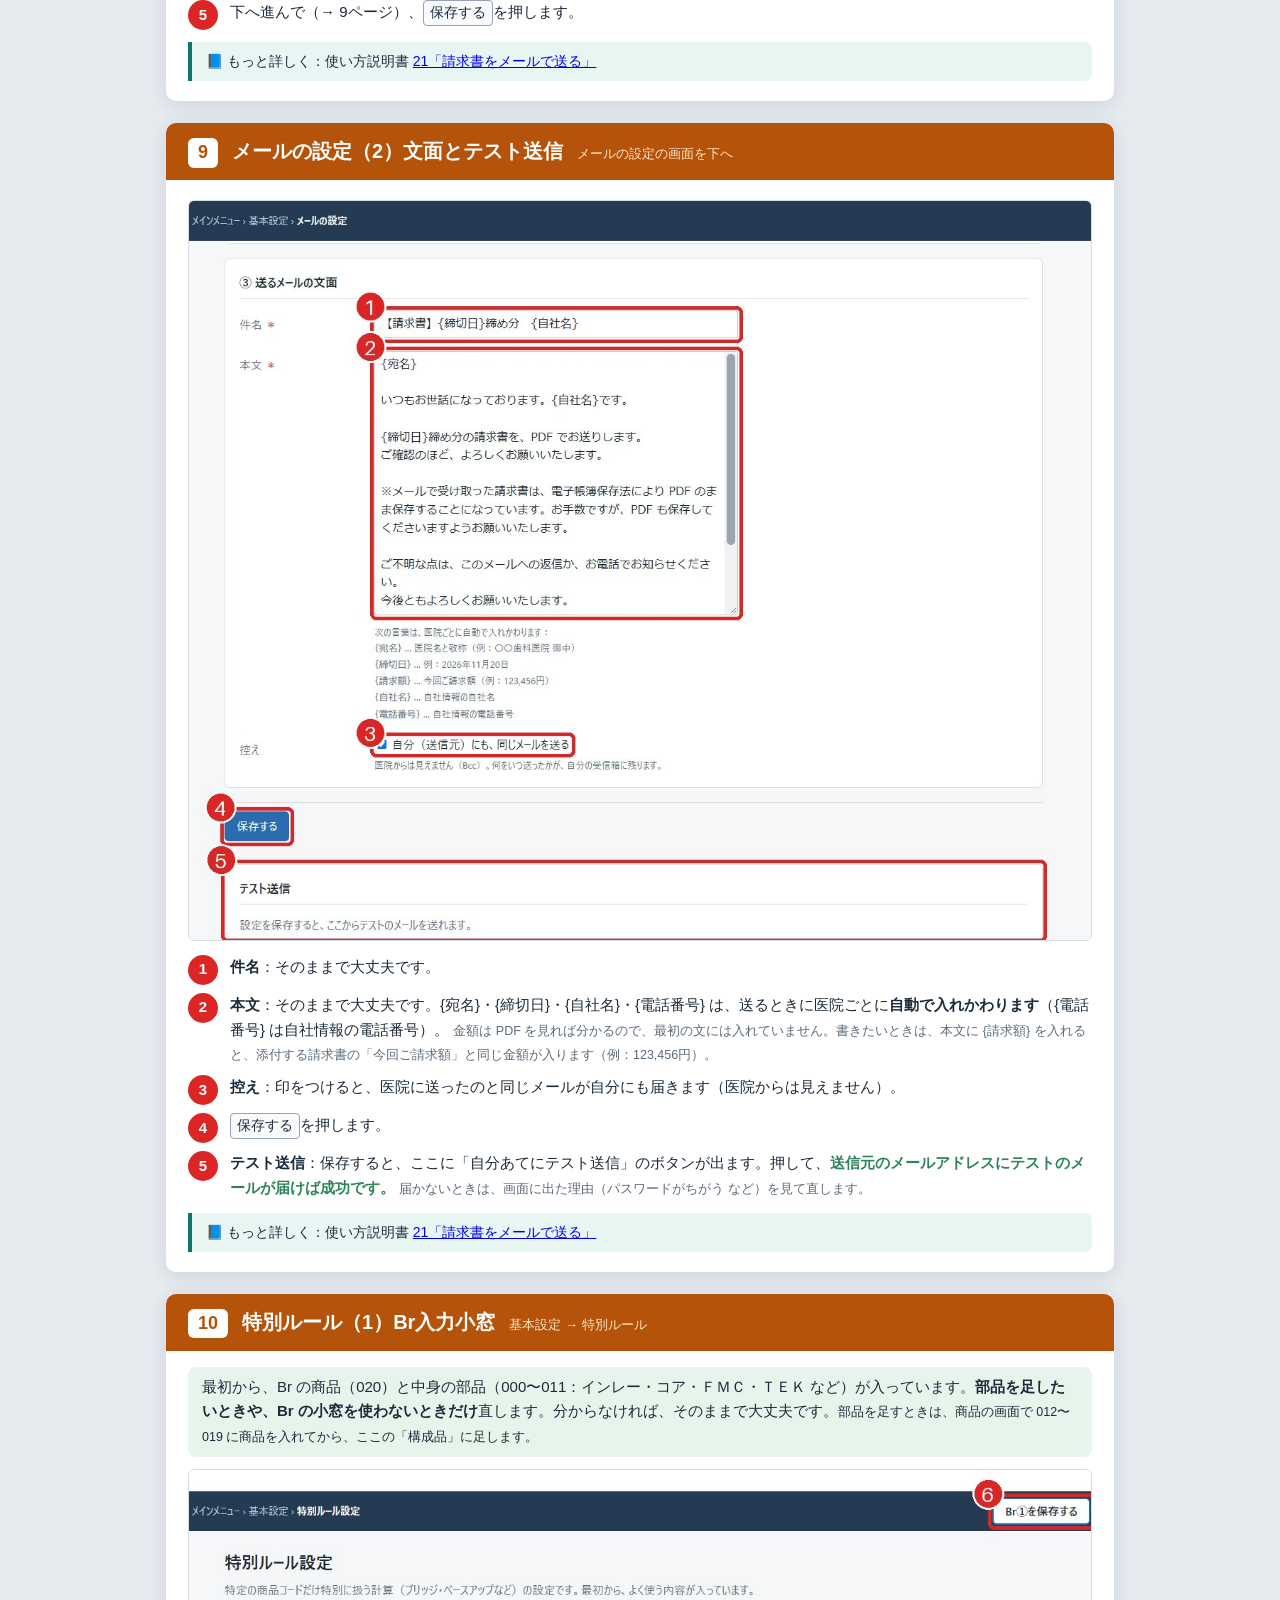
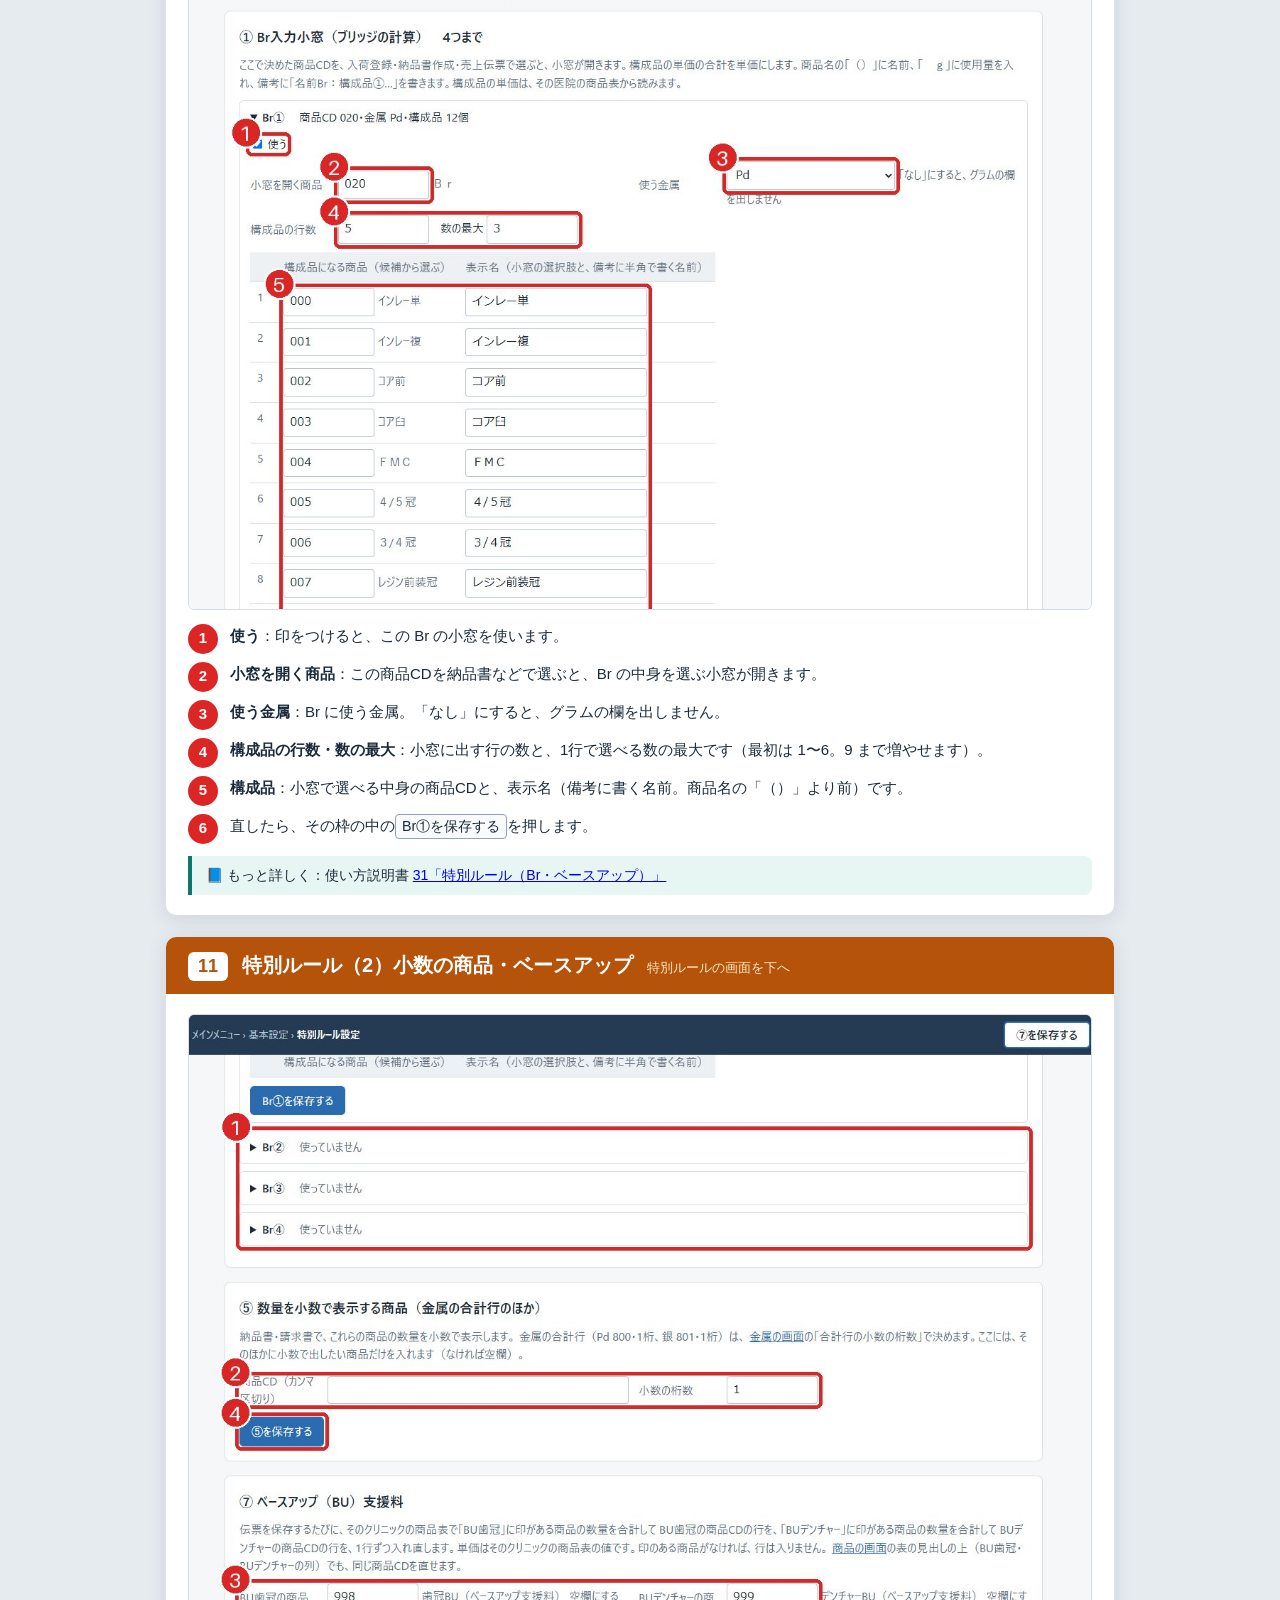
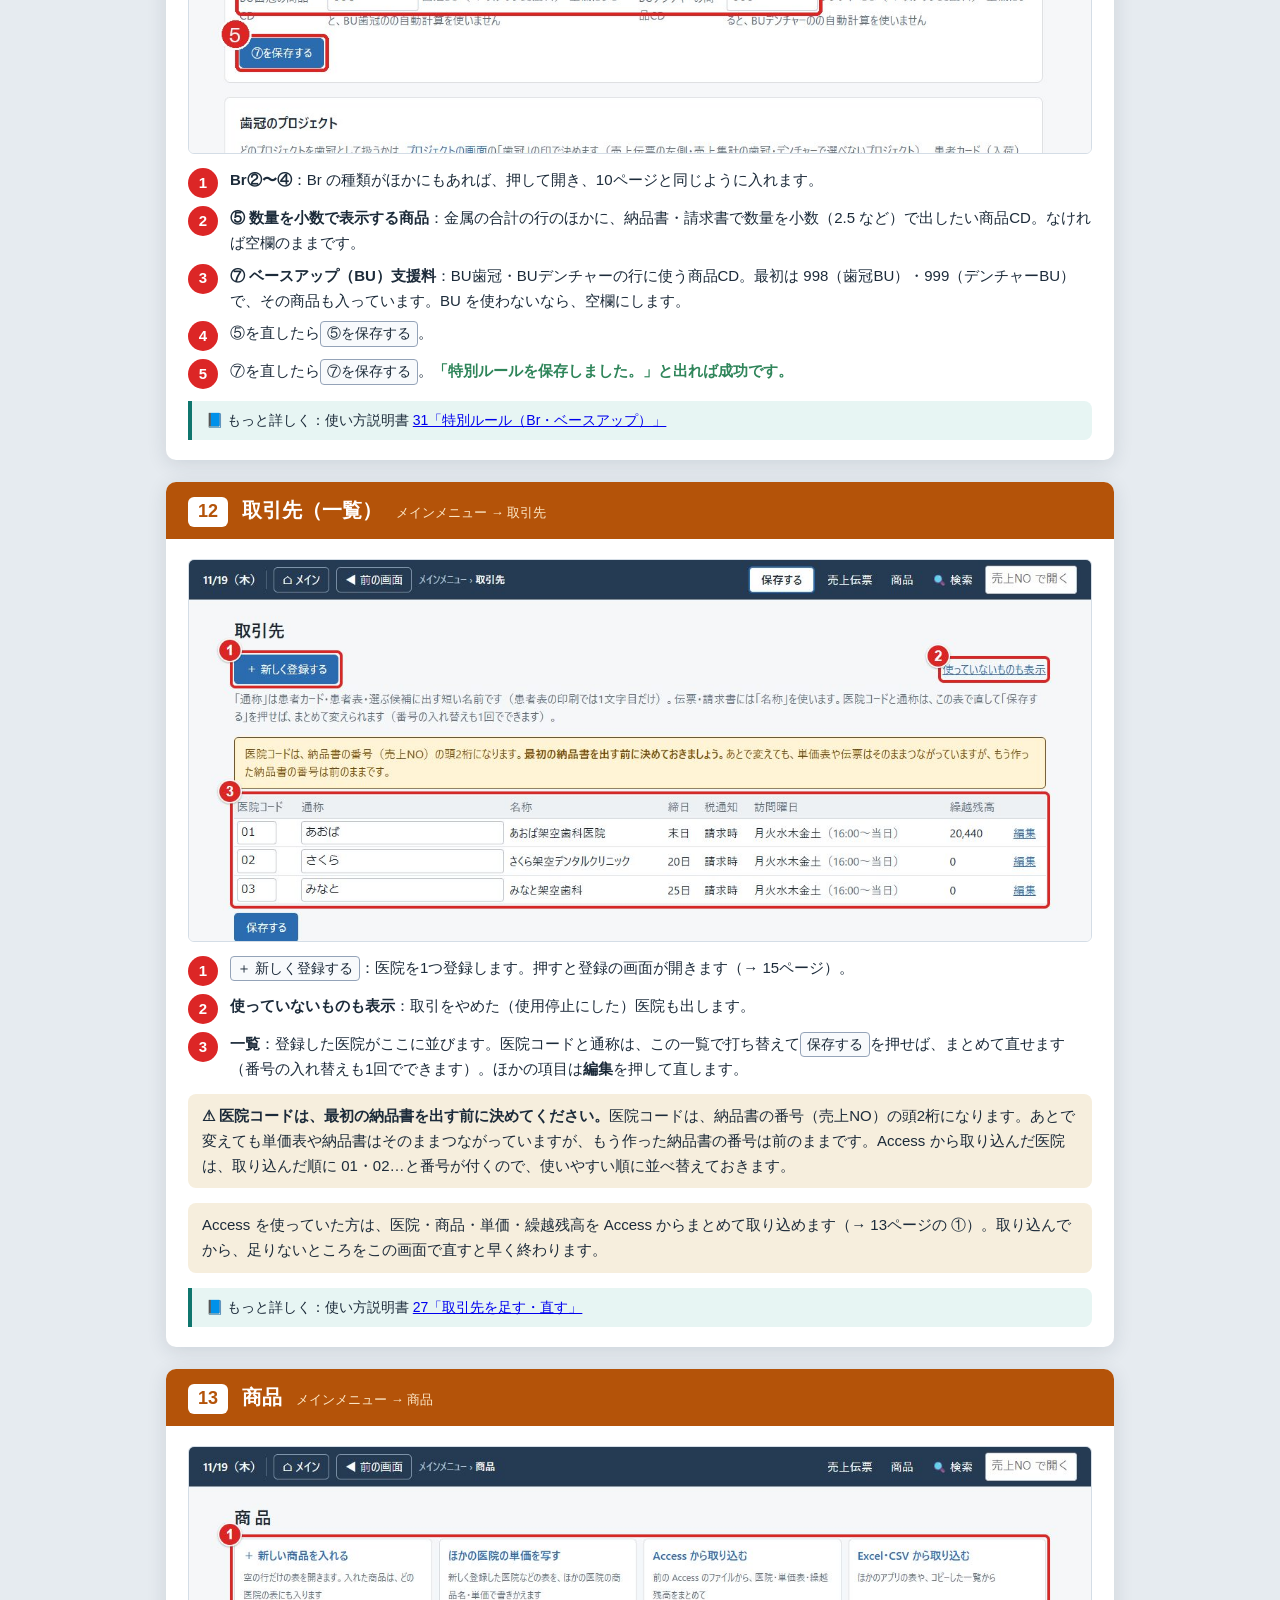
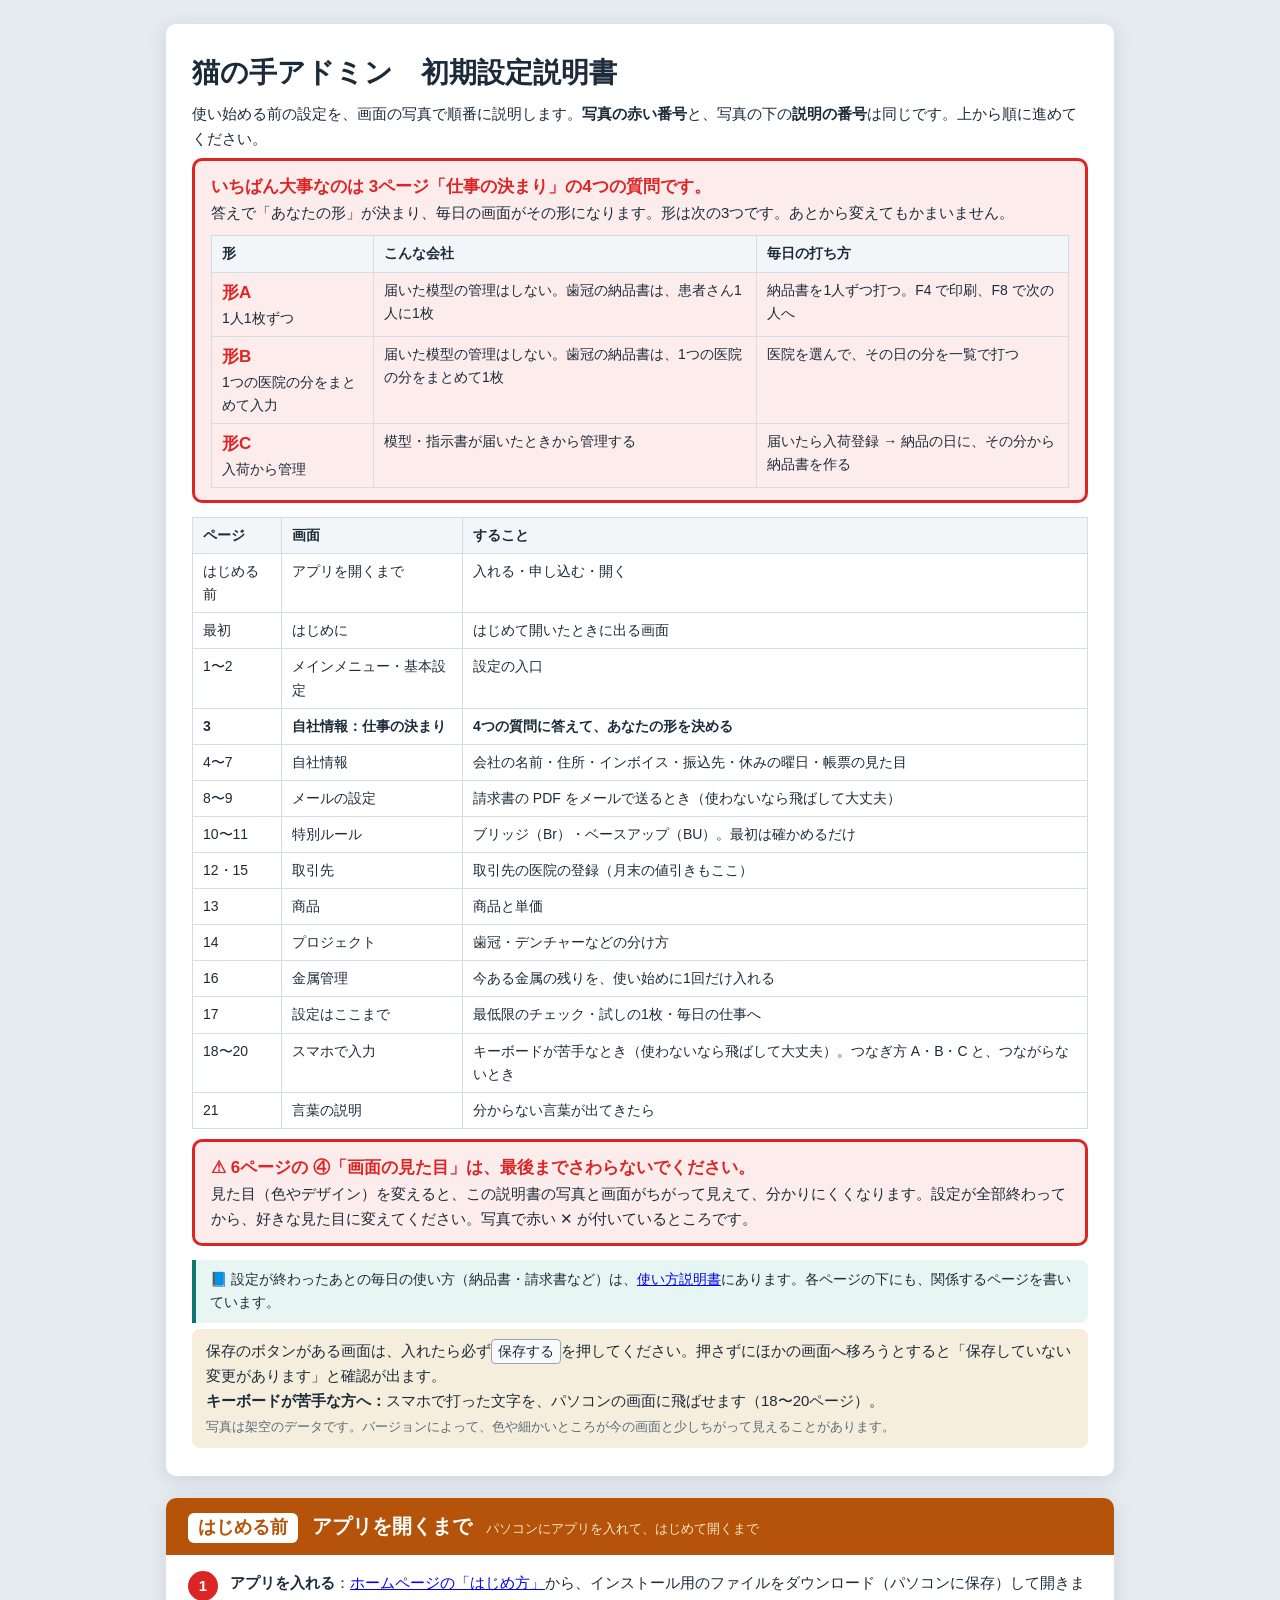
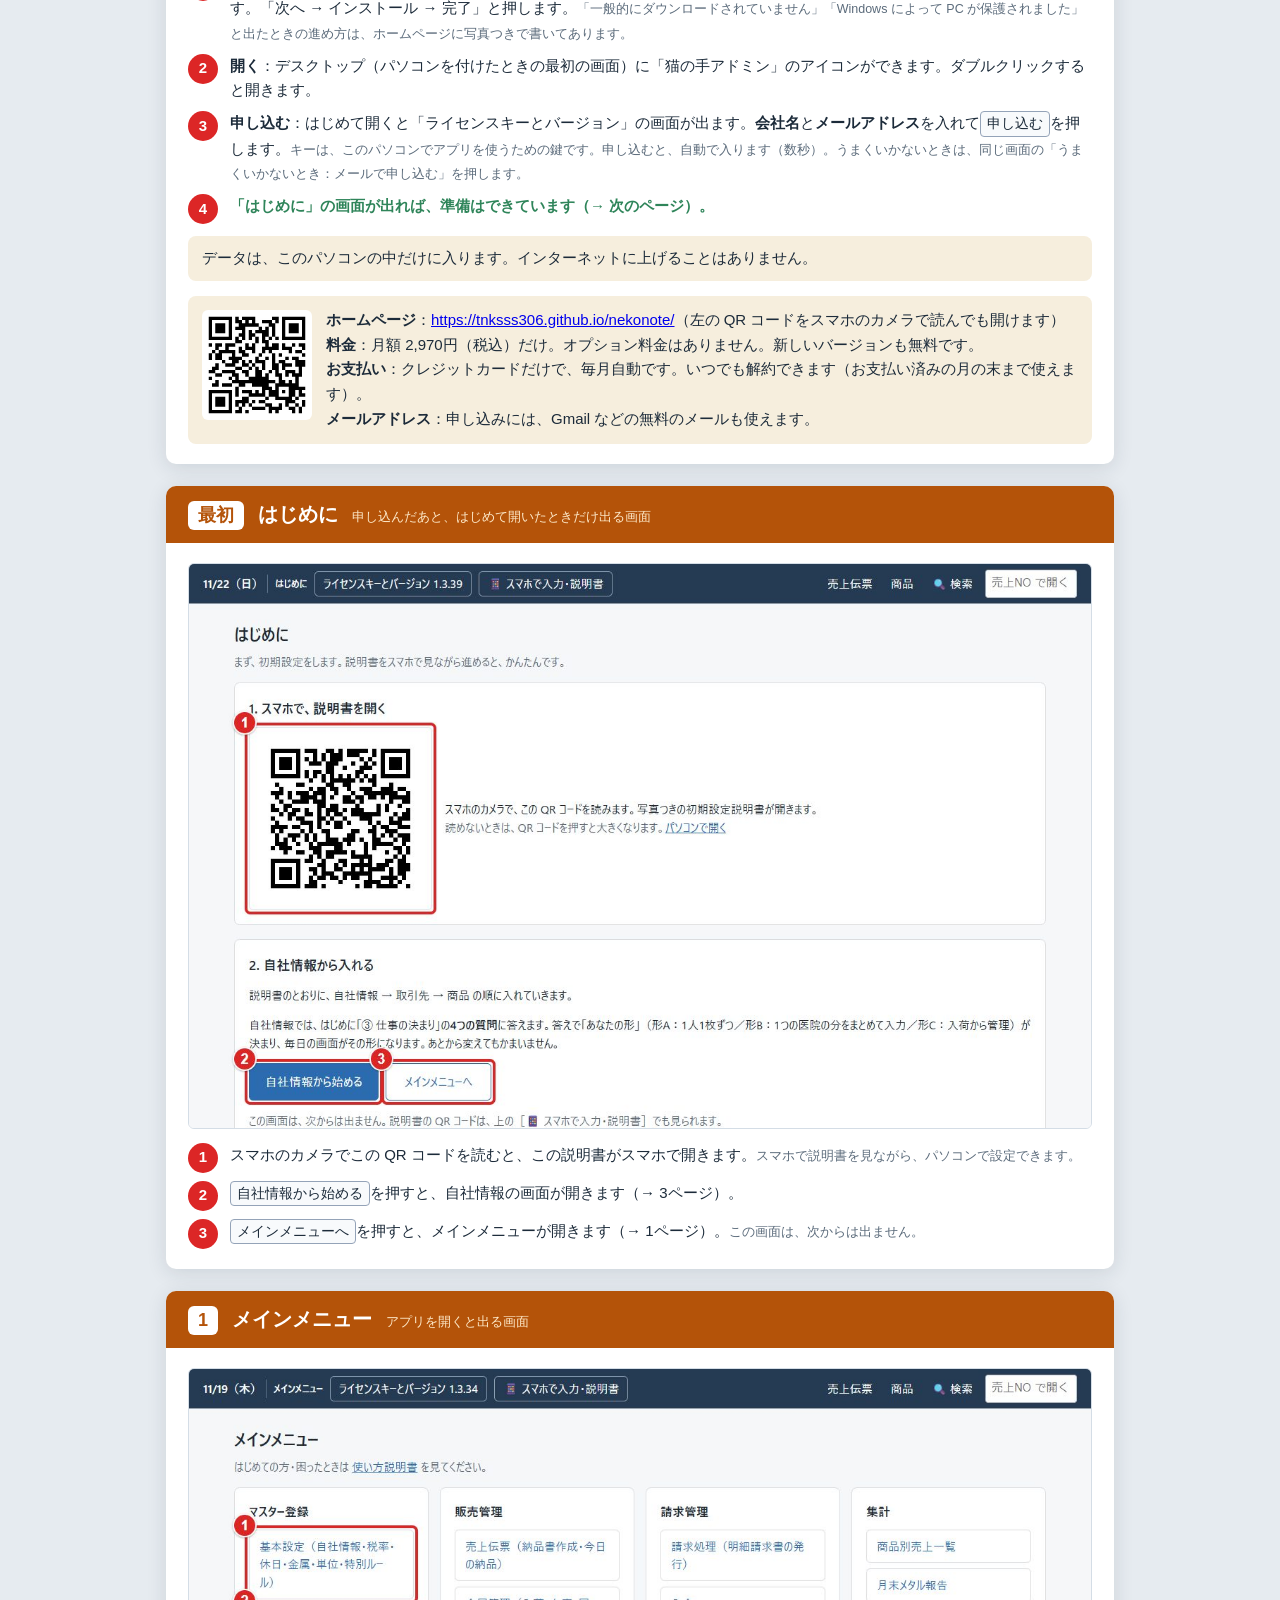
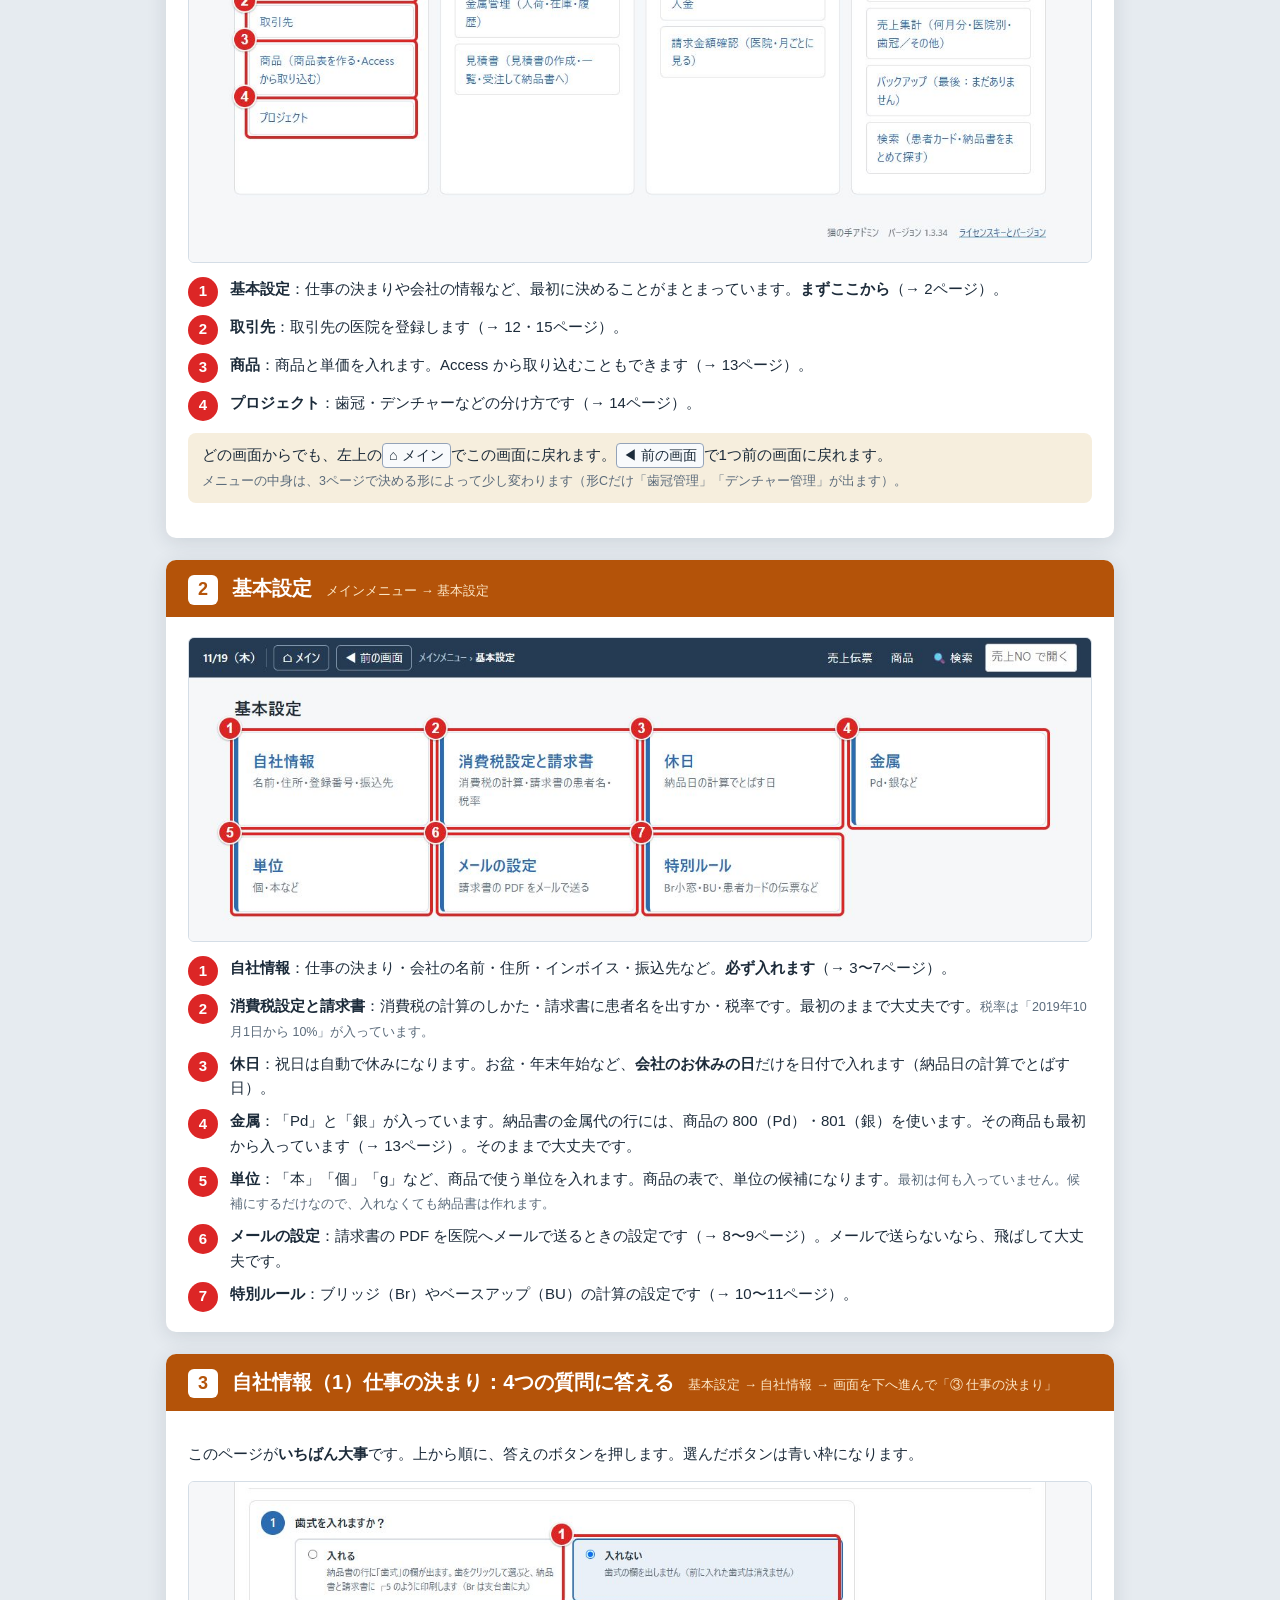
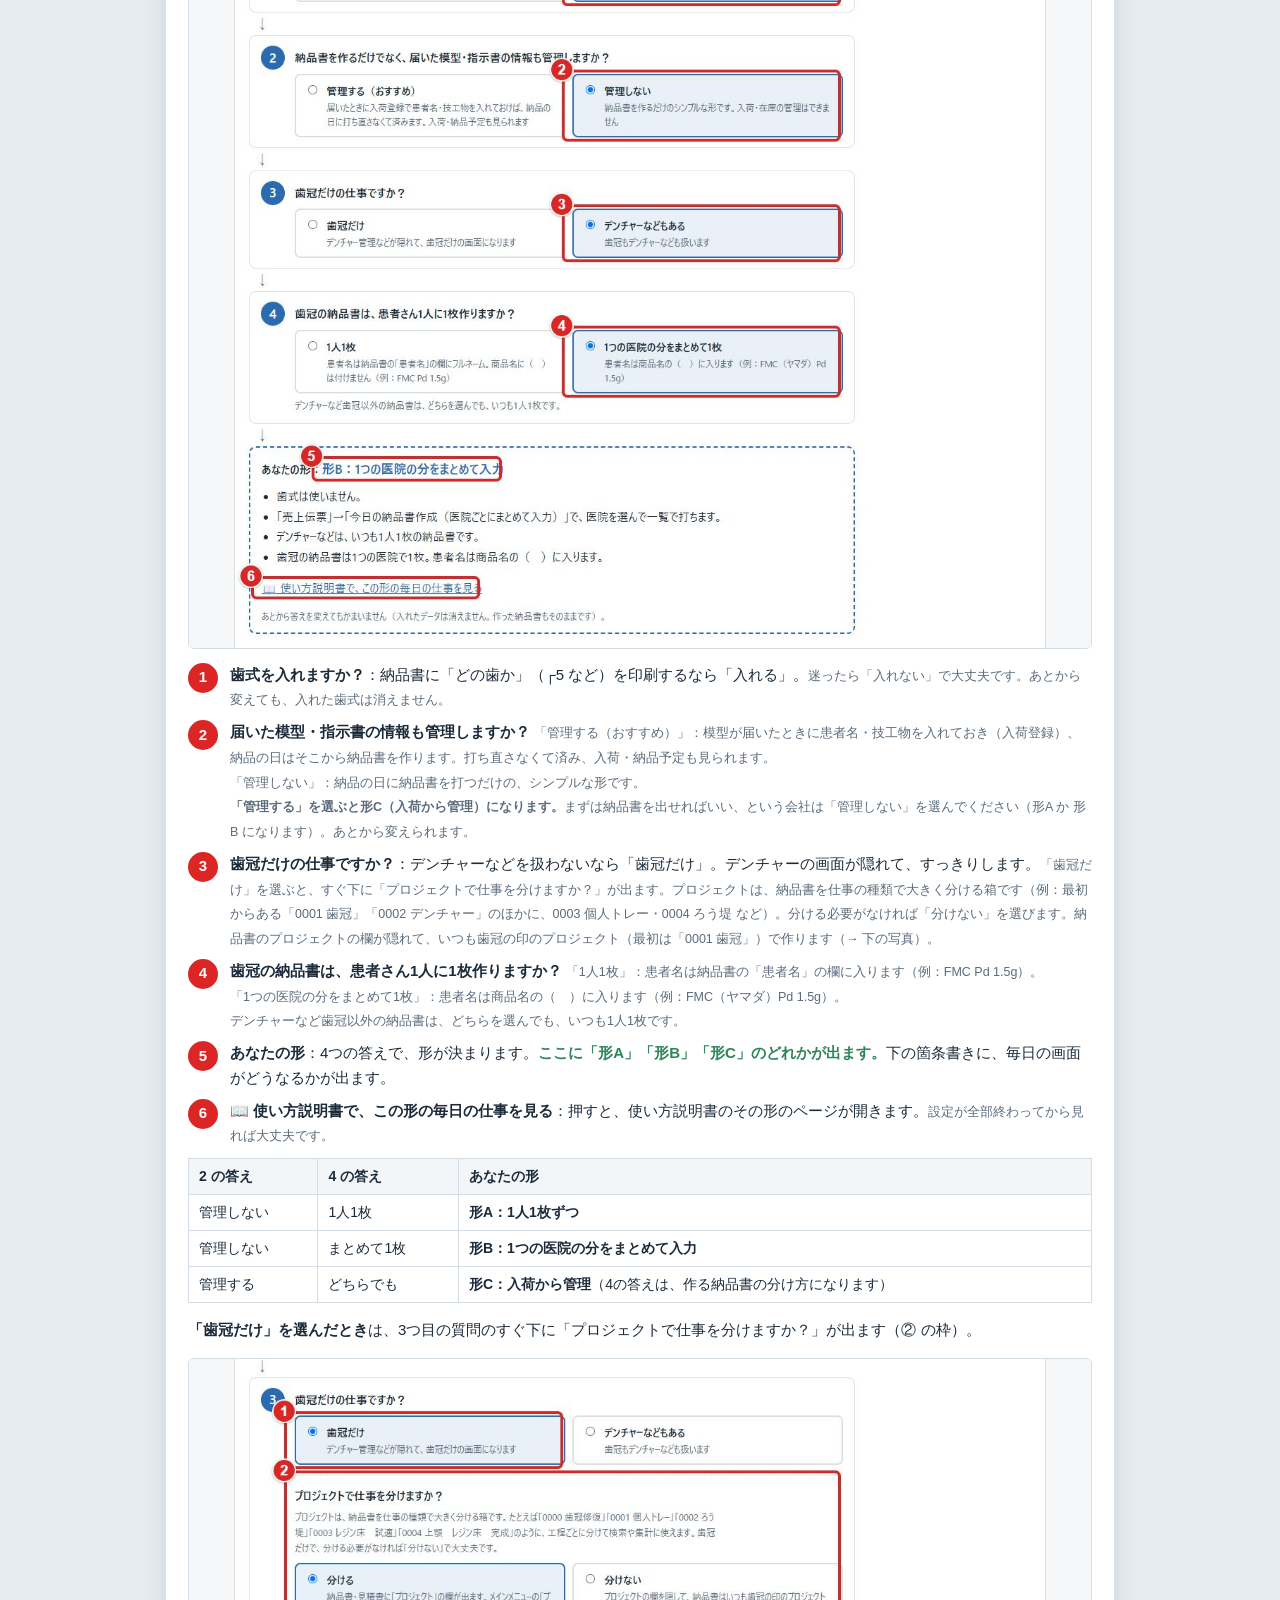
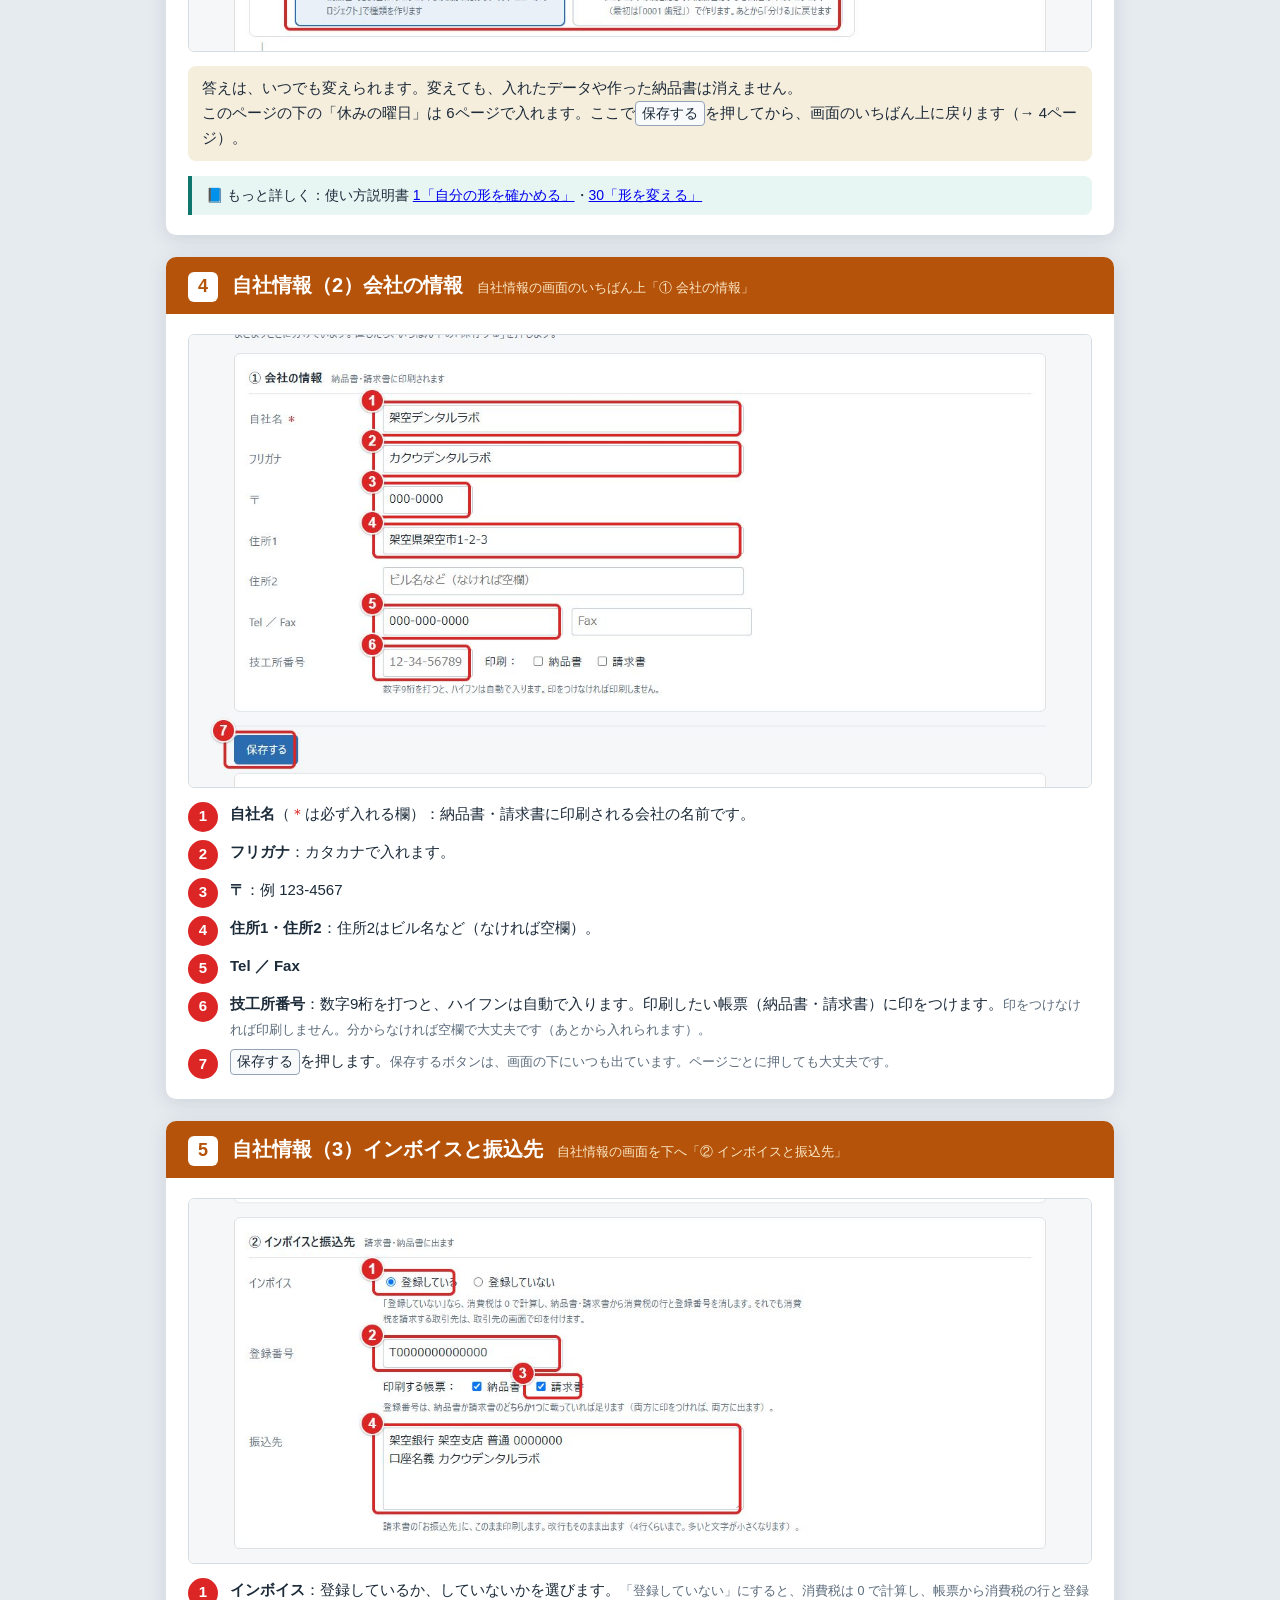
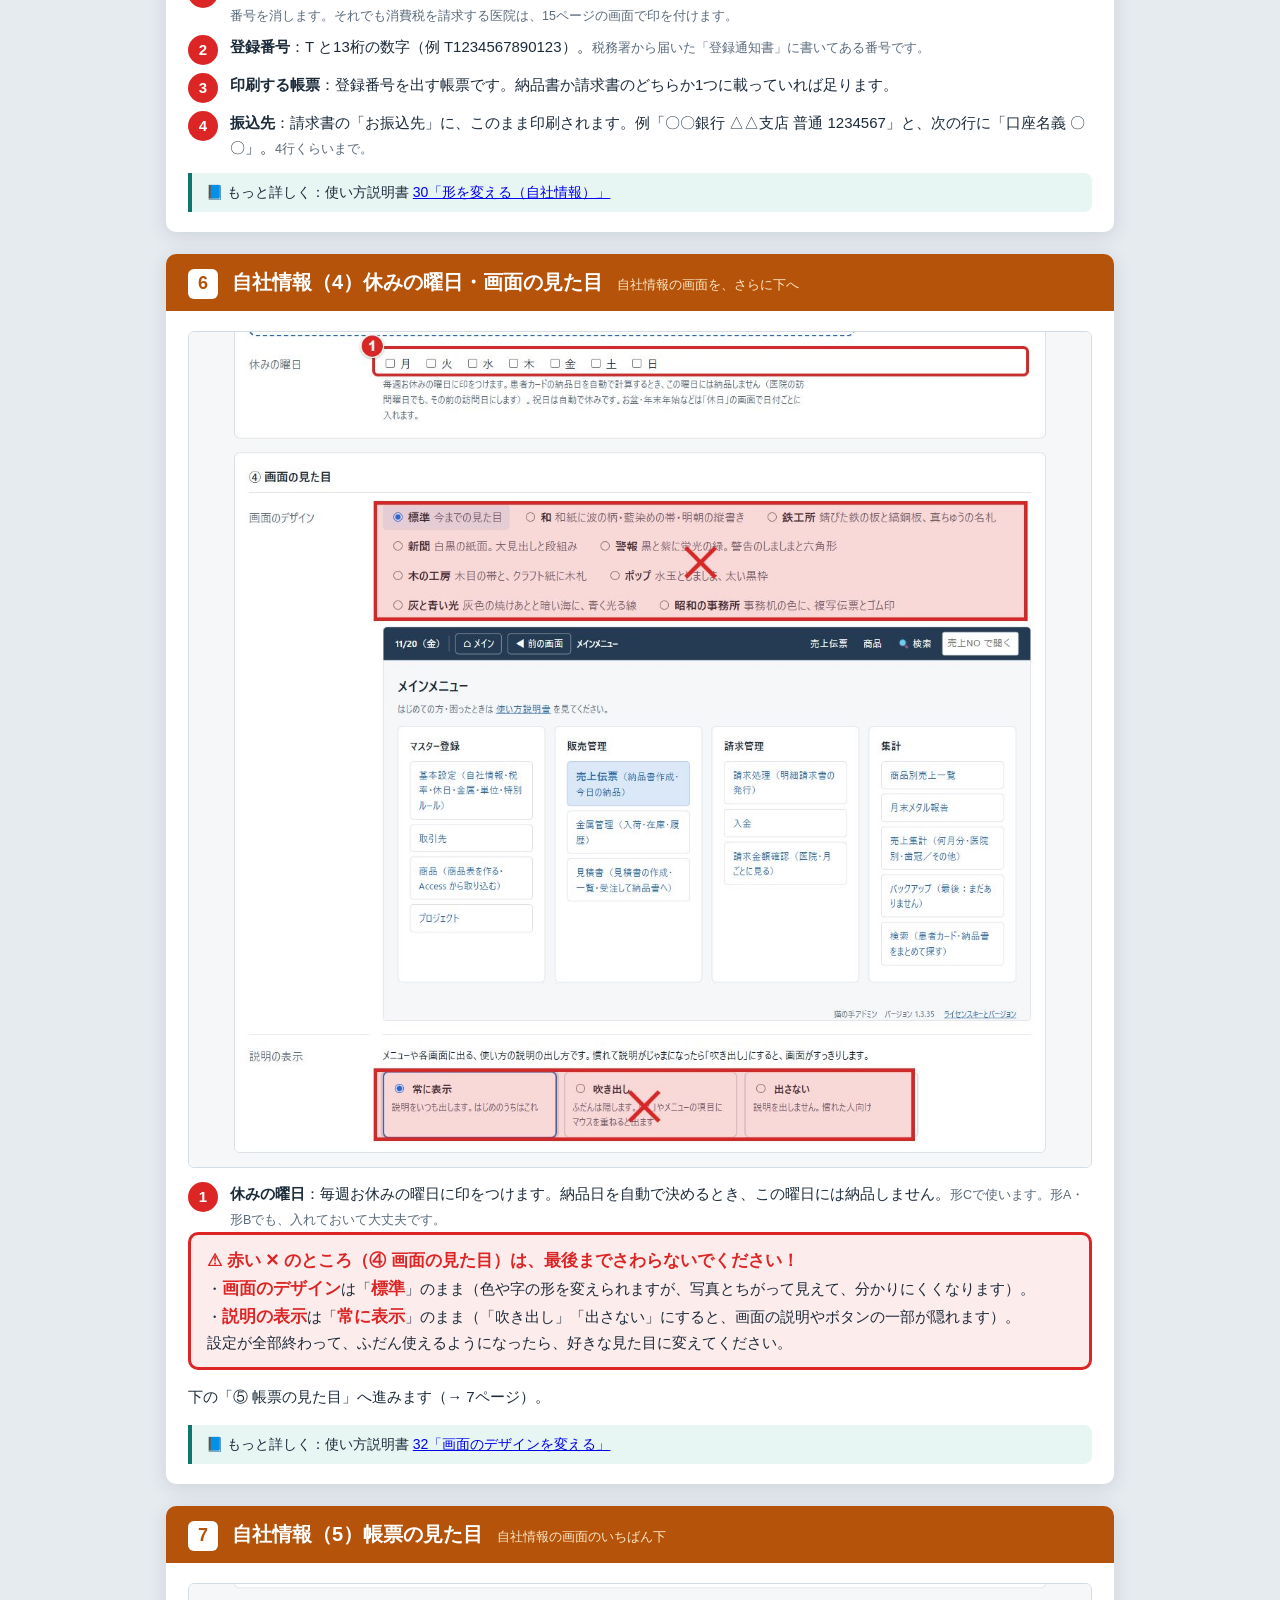
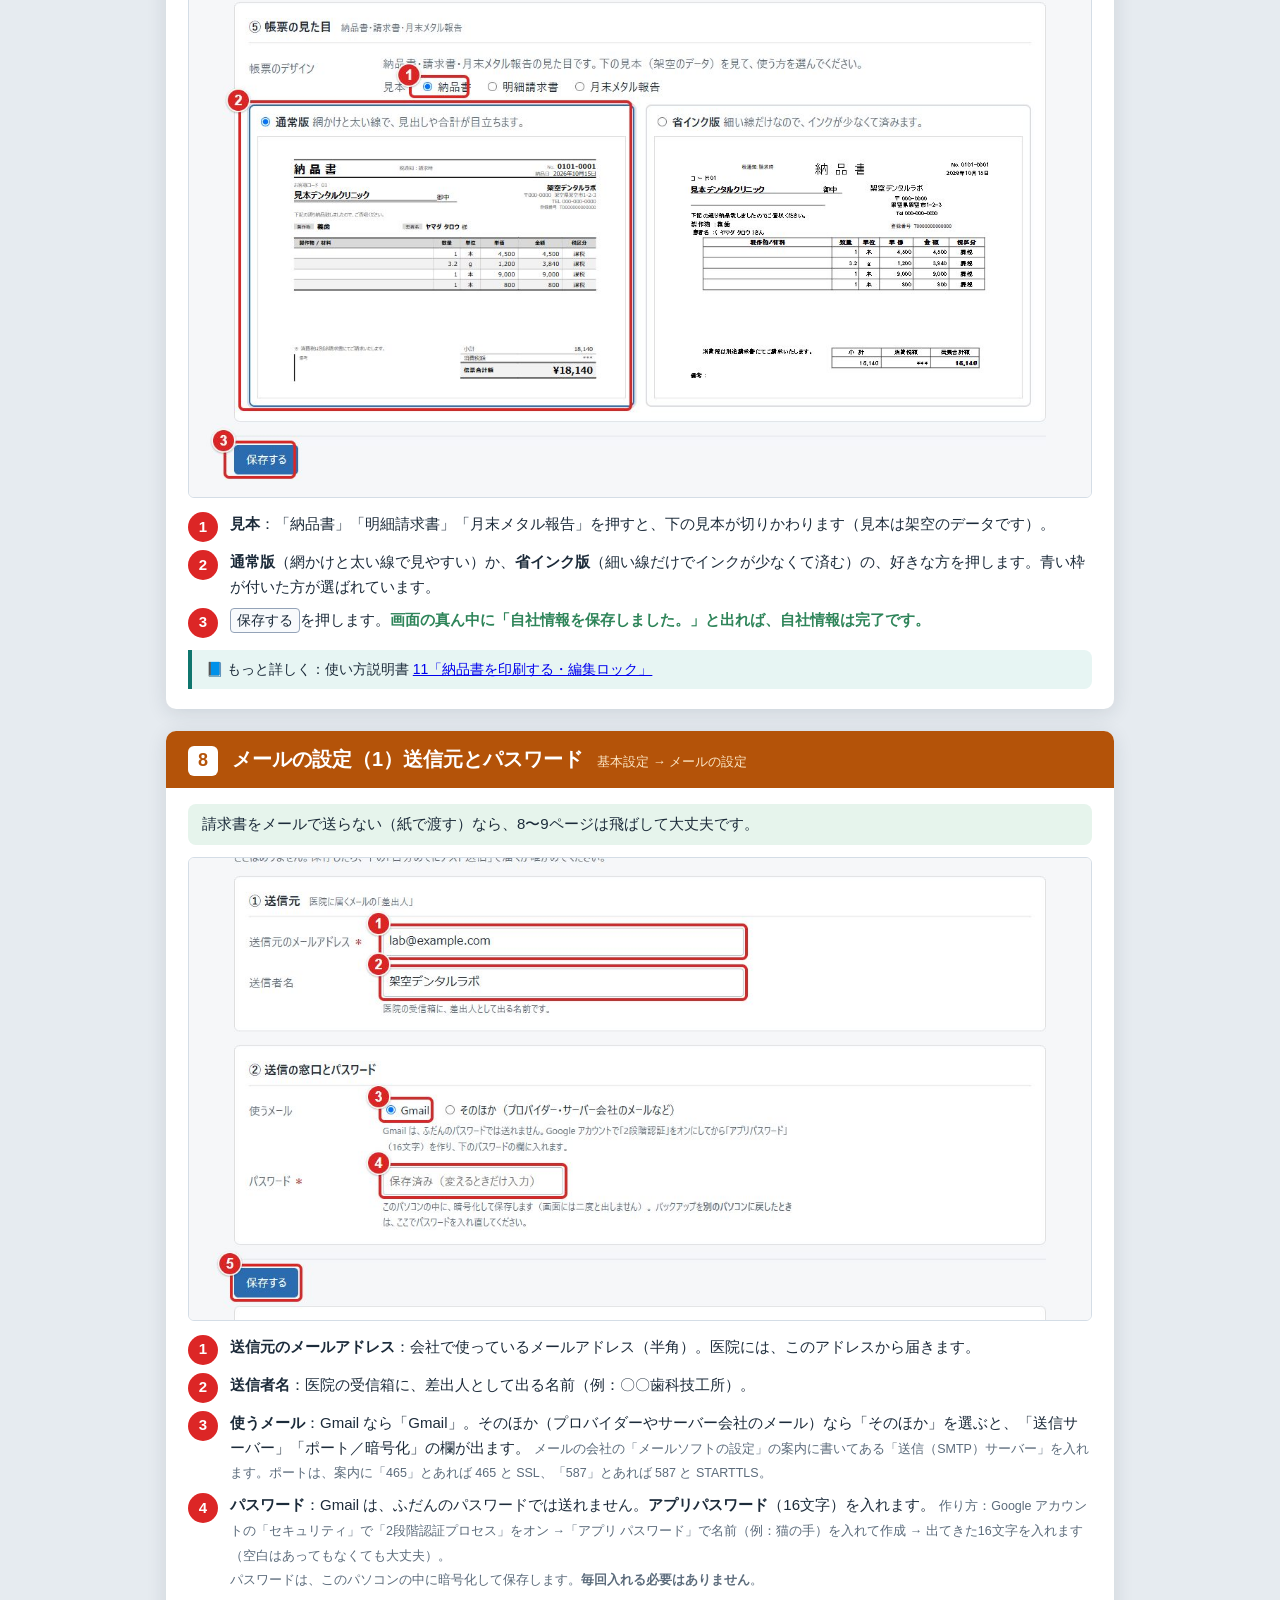
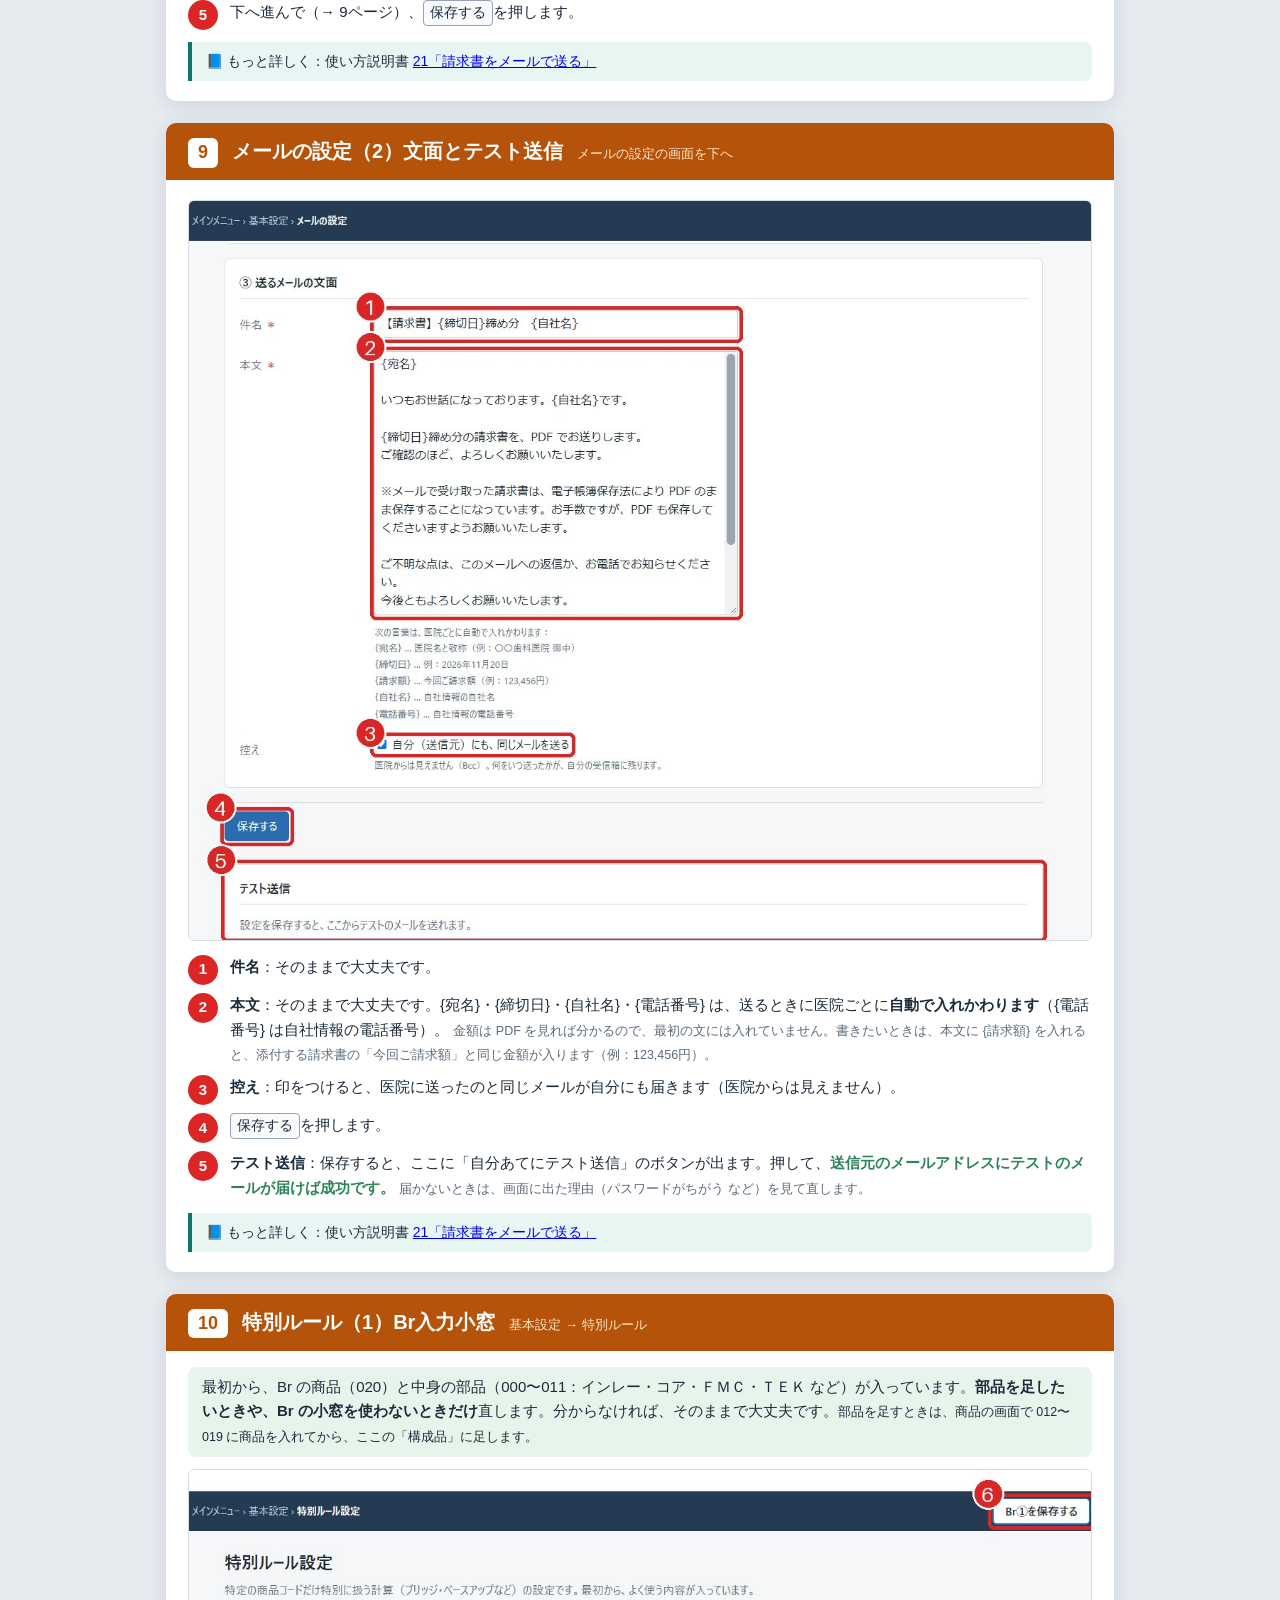
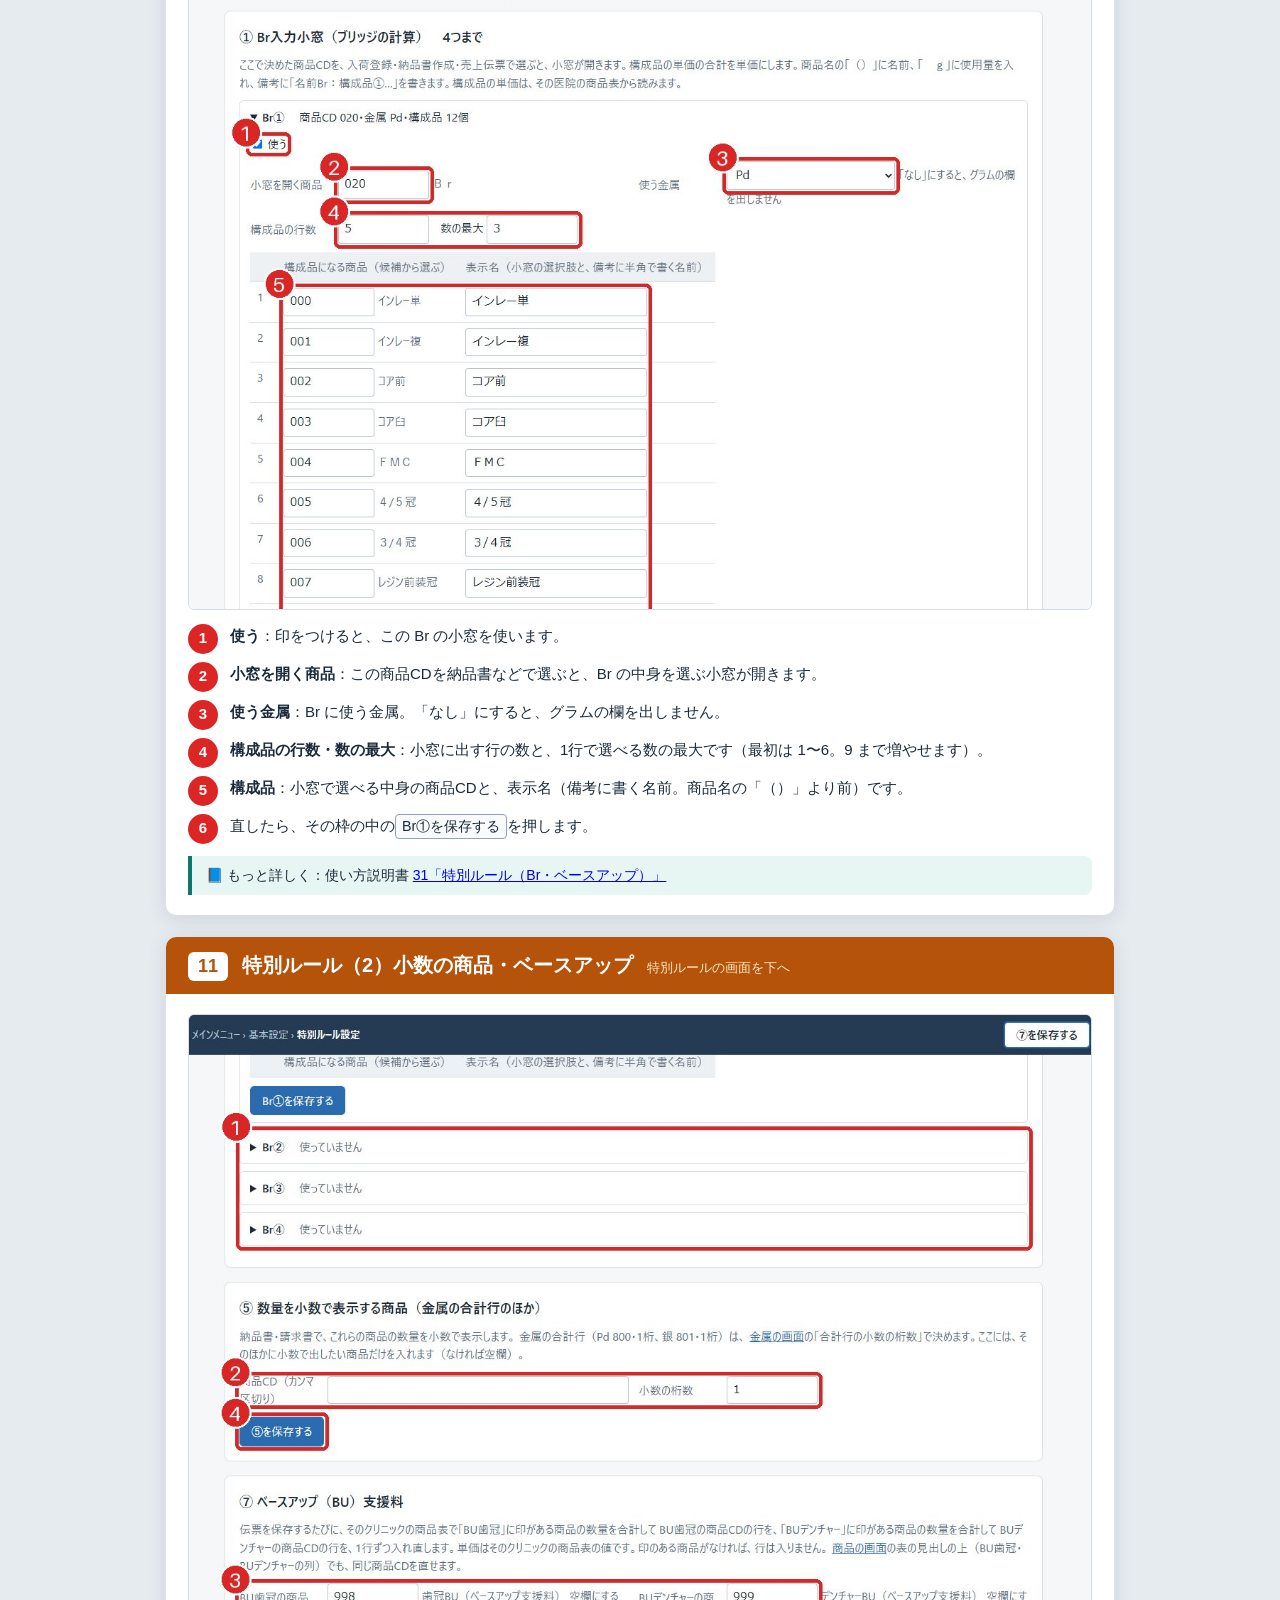
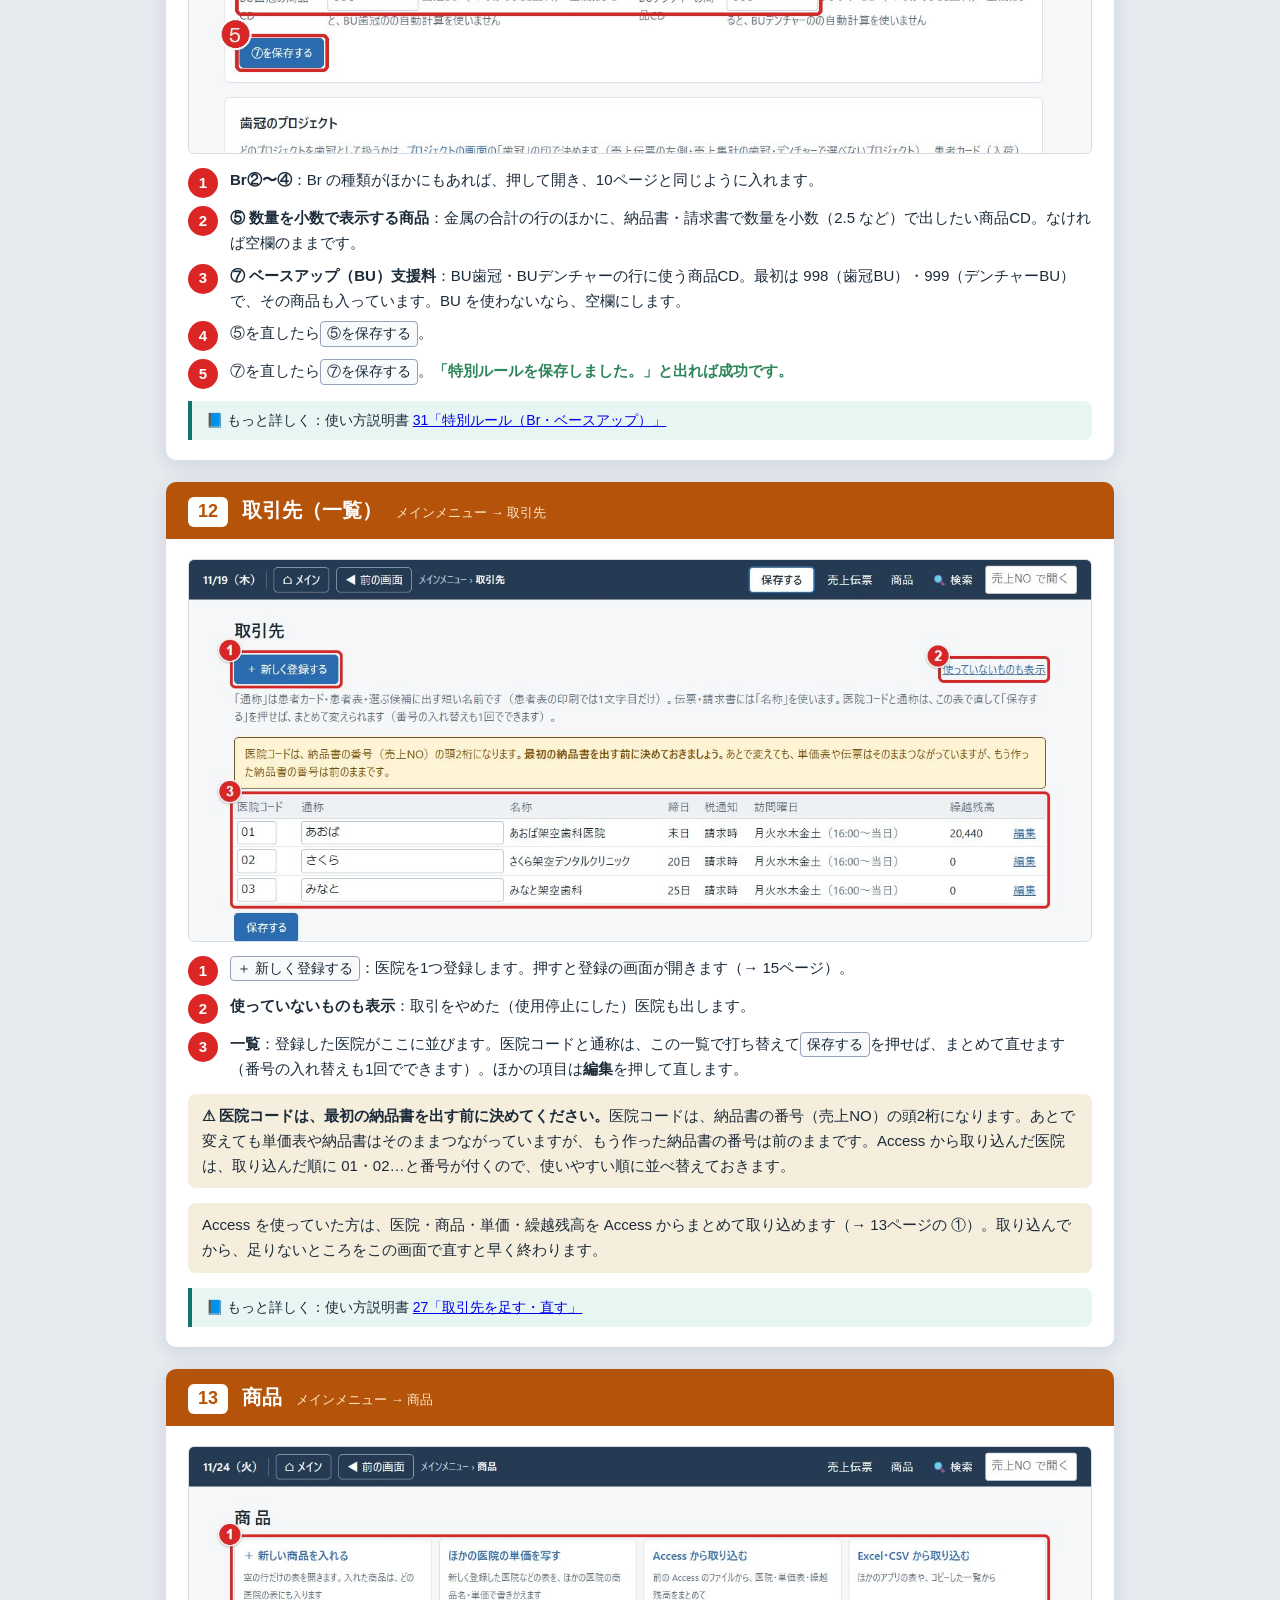
